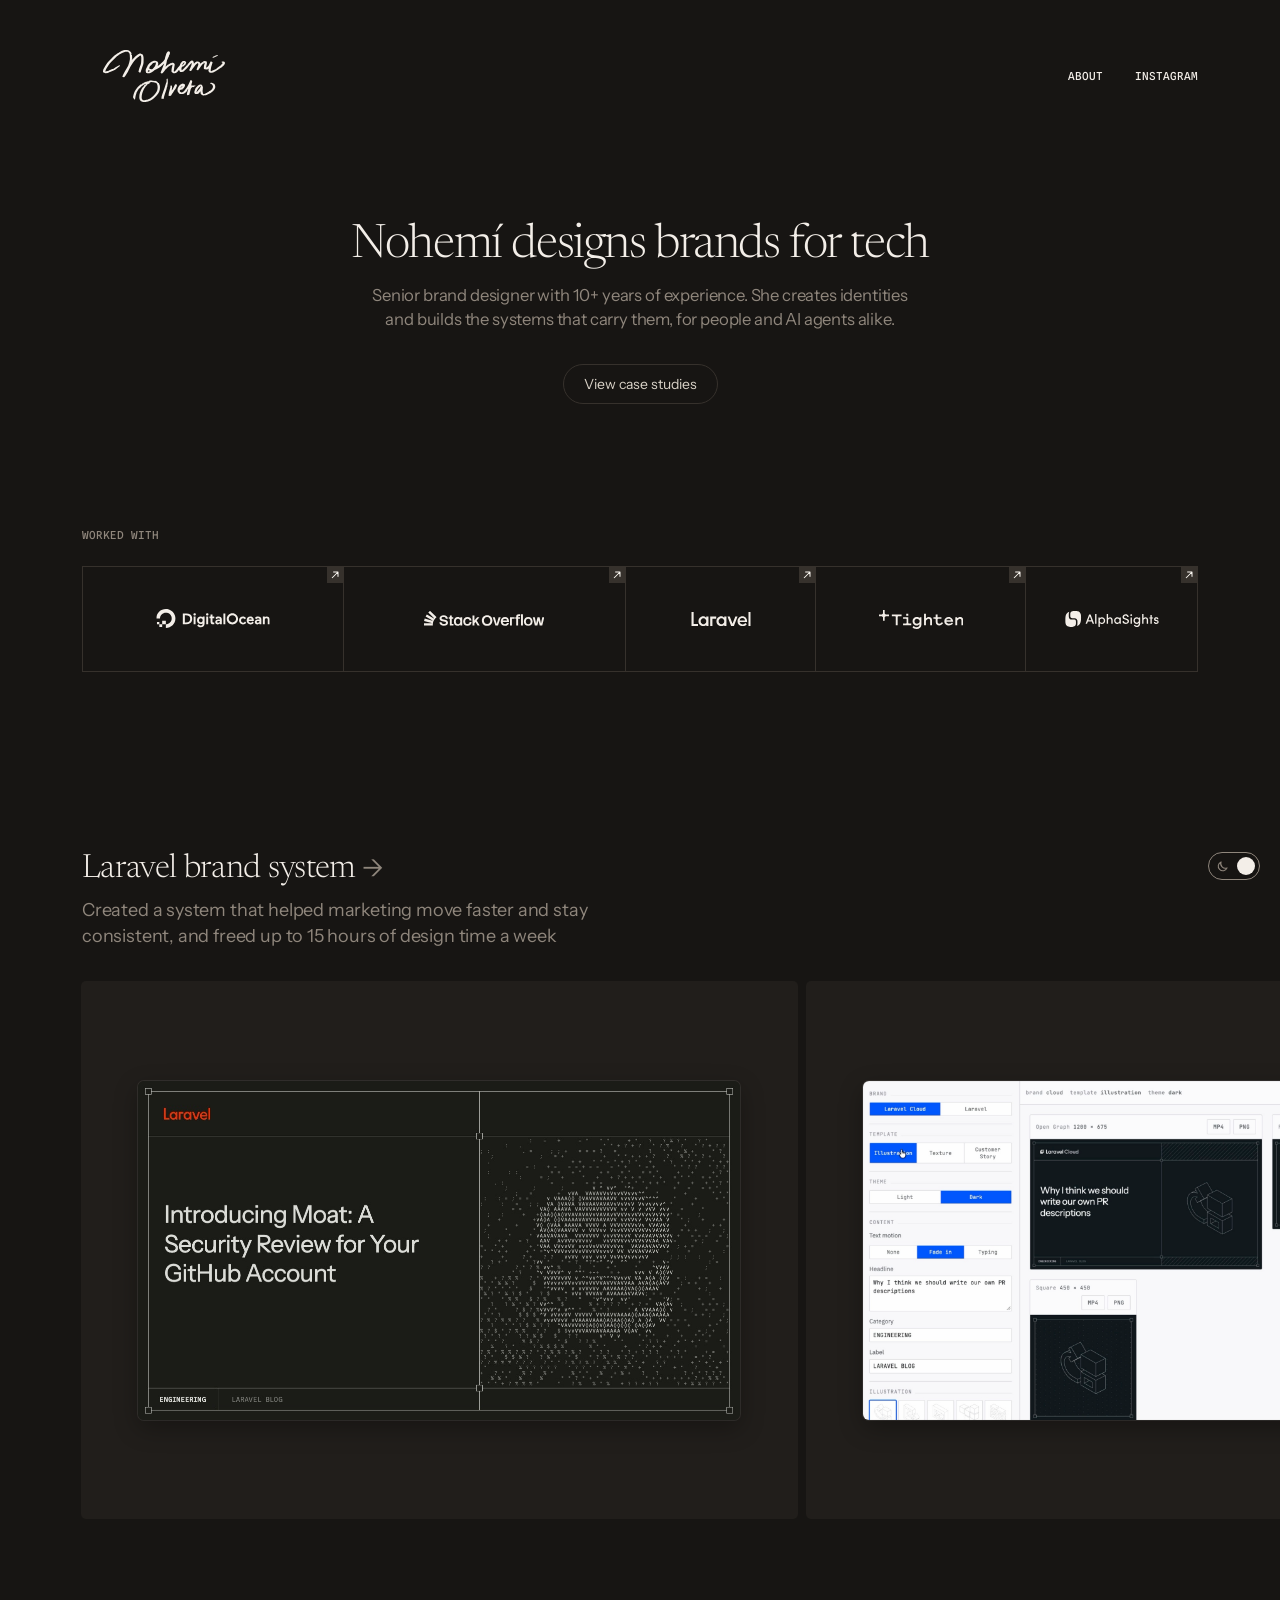
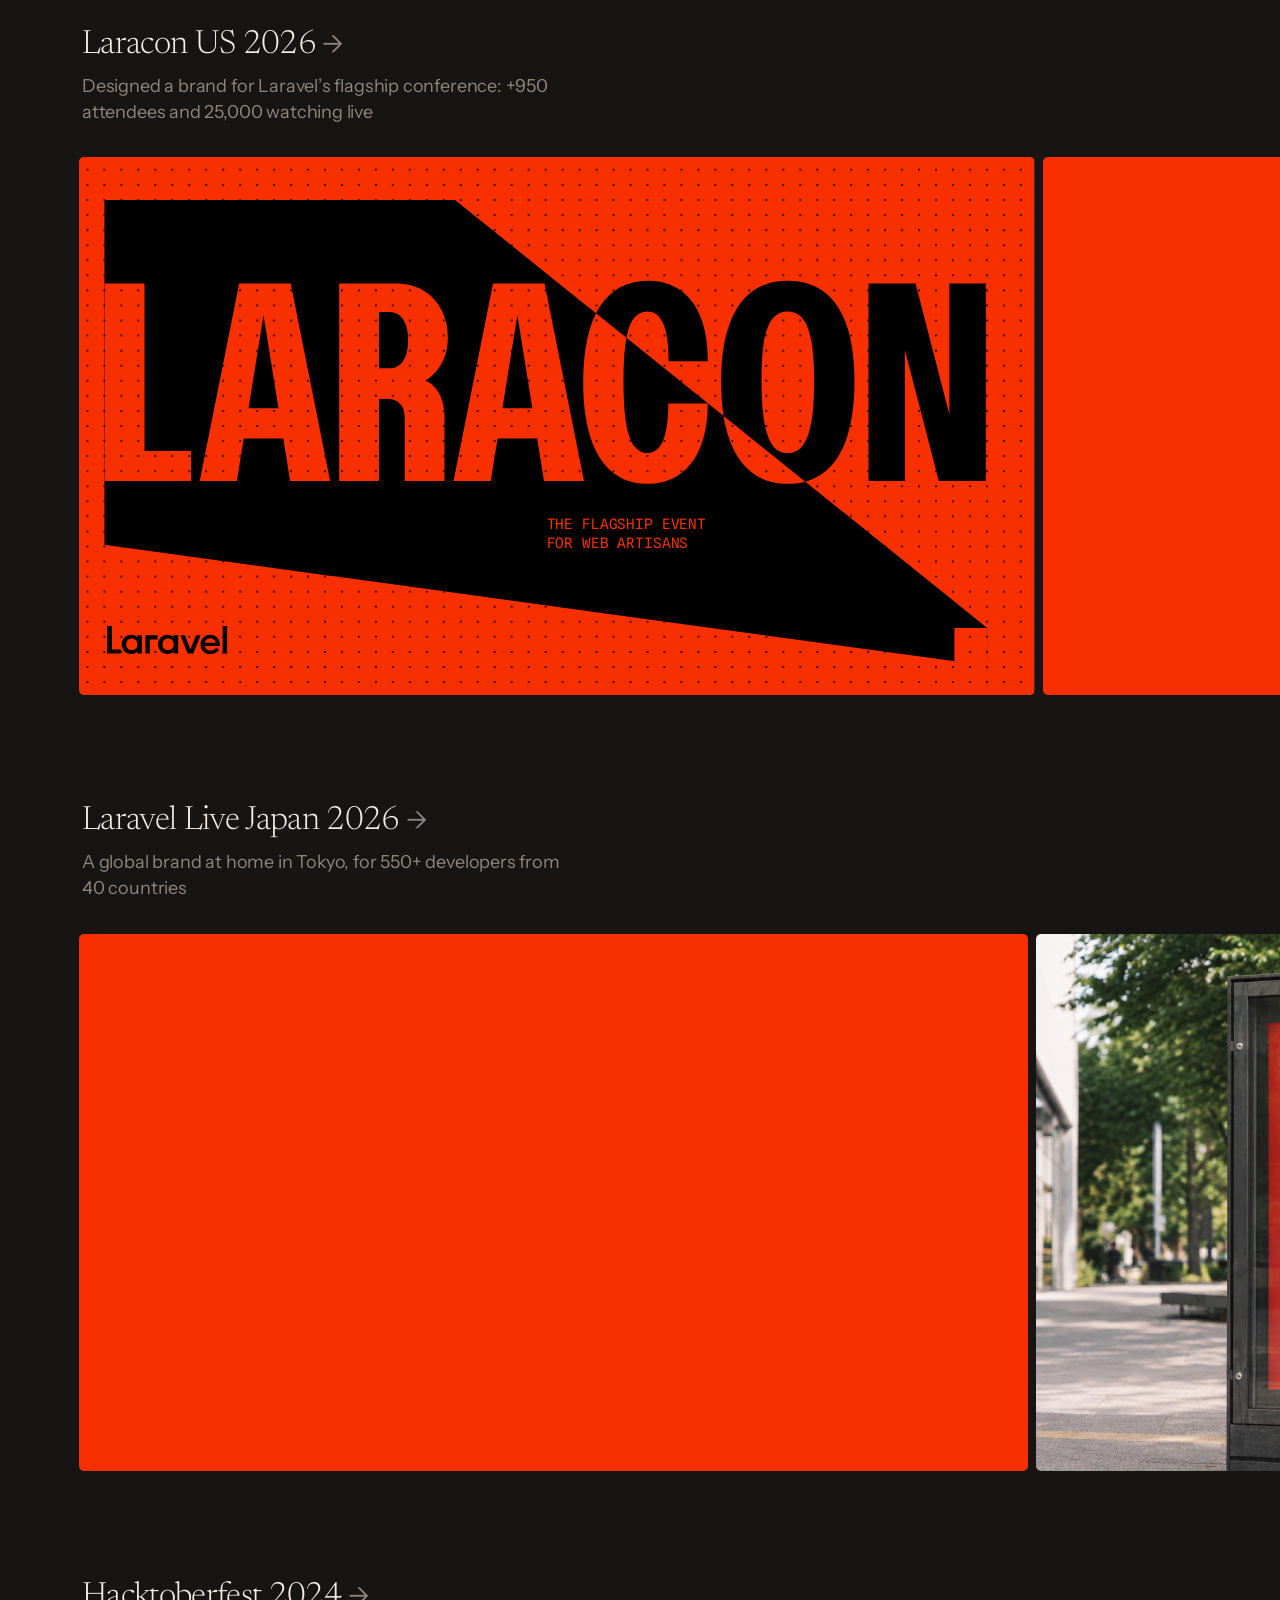
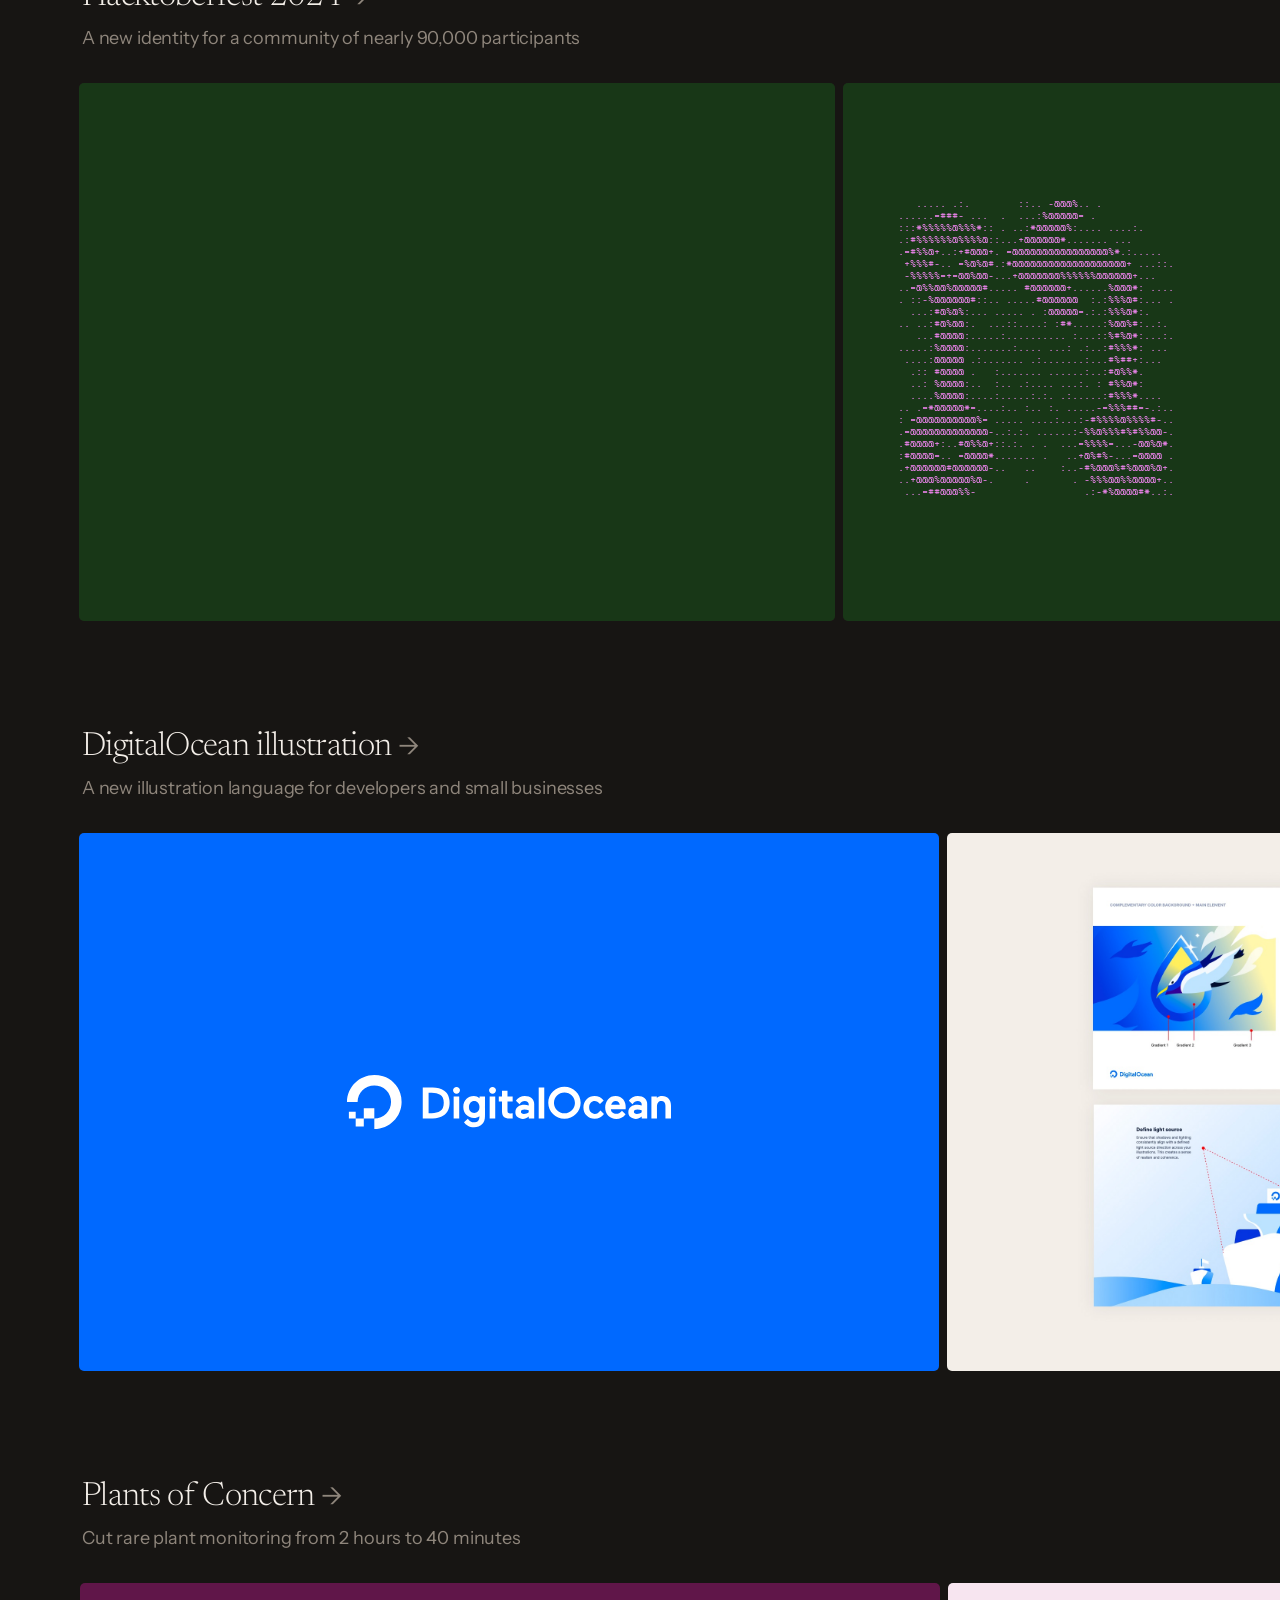
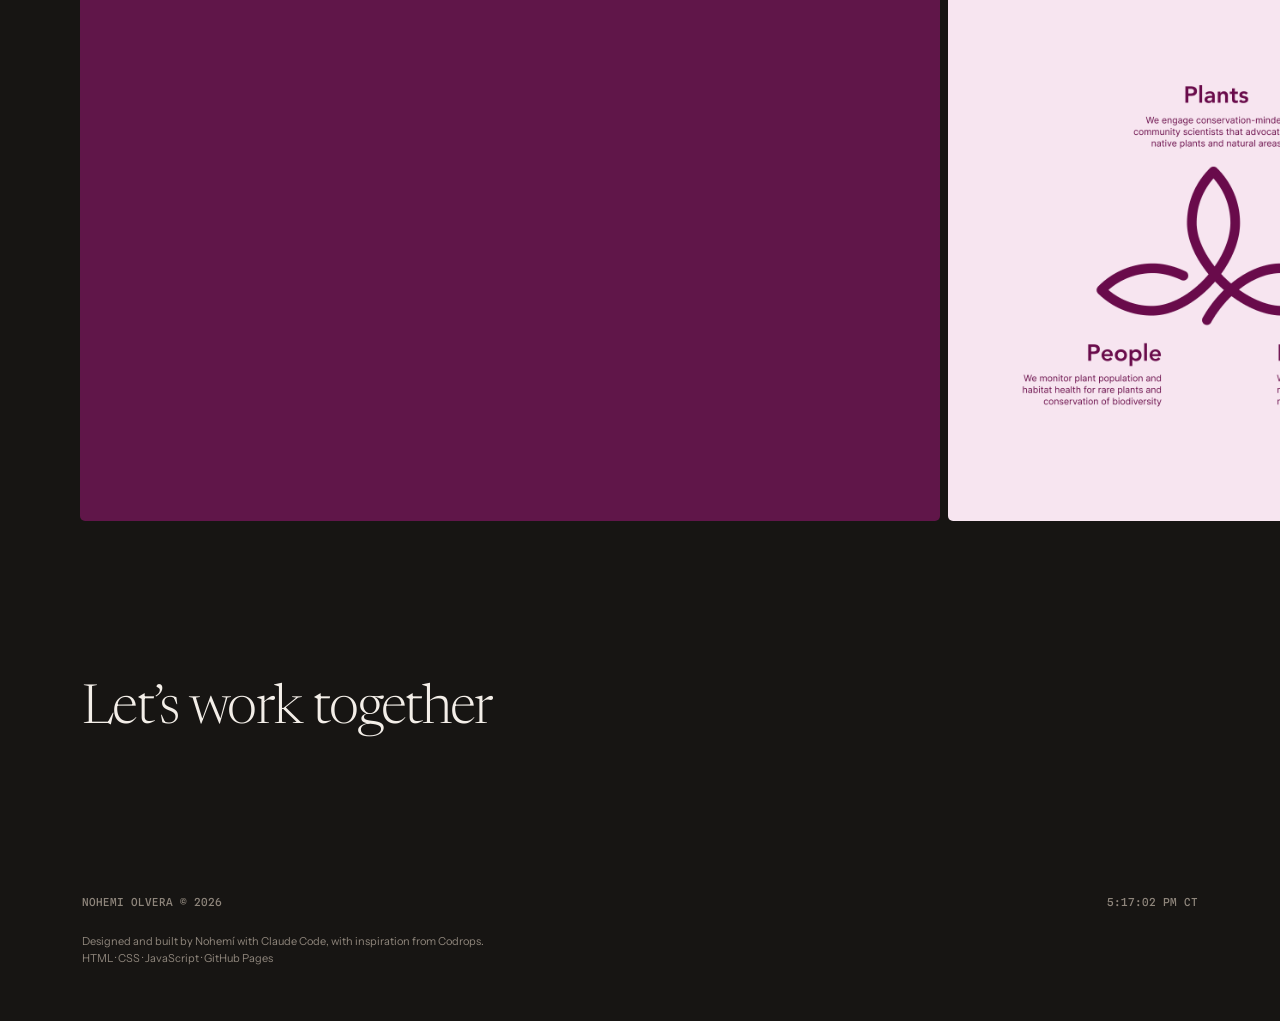
==== index.html @ 62476a99 "content and layout updates Co-Authored-By: Claude Opus 5.5 <noreply@anthropic.com>" ====
<!DOCTYPE html>
<html lang="en">
<head>
	<meta charset="utf-8">
	<meta name="viewport" content="width=device-width, initial-scale=1">
	<title>Nohemí Olvera — Brand Designer</title>
	<meta name="description" content="Nohemí Olvera is a senior brand designer with 10+ years at tech companies. She creates brand identities and builds the systems that carry them, for people and AI agents alike.">
	<link rel="icon" href="favicon.ico">
	<link rel="icon" href="favicon.svg" type="image/svg+xml">
	<link rel="preconnect" href="https://fonts.googleapis.com">
	<link rel="preconnect" href="https://fonts.gstatic.com" crossorigin>
	<link href="https://fonts.googleapis.com/css2?family=Instrument+Sans:wght@400;500;600&family=Newsreader:opsz,wght@6..72,200;6..72,300;6..72,400;6..72,600&family=Space+Grotesk:wght@500;700&family=Space+Mono&family=Spline+Sans+Mono:wght@500&display=swap" rel="stylesheet">
	<meta name="theme-color" content="#171513">
	<script src="theme.js?v=20261105c"></script>
	<script src="transition.js"></script>
	<link rel="stylesheet" href="style.css?v=20261114">
	<script>document.documentElement.classList.add('js')</script>
	<style>
		/* Homepage: centered hero with a link down to the work, then one tall row per project, each strip running
		   from the page margin to the window's right edge and drifting slowly left. */
		.intro-cta {
			display: inline-block;
			margin-top: 32px;
			padding: 10px 20px;
			border: 1px solid var(--line); /* same as the client logos */
			border-radius: 999px;
			font-family: var(--sans);
			font-size: 14px;
			color: var(--ink);
			text-decoration: none;
			transition: background-color 0.2s ease;
		}
		.intro-cta:hover { background: var(--hover); } /* same as the client logos */
		.home-rows .footer-cta { margin-left: 0; }
		html { scroll-behavior: smooth; }
		#work { scroll-margin-top: 40px; }

		.home-rows .work-row + .work-row { margin-top: clamp(80px, 12vh, 140px); }
		/* Each project: the name as the serif title with a small arrow, and the result underneath. */
		.home-rows .work-row-top { margin-bottom: 32px; }
		.home-rows .work-row-head { gap: 0.4em; flex: none; }
		.home-rows .work-row-name { font-size: clamp(26px, 2.6vw, 36px); font-weight: 300; line-height: 1.15; letter-spacing: -0.02em; color: var(--ink-strong); }
		.home-rows .work-row-arrow { font-size: clamp(20px, 2vw, 28px); }
		.home-rows .work-row-desc { max-width: 30em; margin: 8px 0 0; text-wrap: pretty; font-family: var(--sans); font-size: 18px; line-height: 1.45; letter-spacing: -0.01em; color: var(--muted); }
		.home-rows .work-row-track { gap: 8px; }
		/* Laravel brand system cards, like its homepage thumbnail: a soft background with the piece set inside. */
		.home-rows .work-card { display: grid; place-items: center; background: #f2ede7; }
		[data-theme="dark"] .home-rows .work-card { background: var(--placeholder); }
		.home-rows .work-row-tile.work-card > video {
			width: 84%;
			height: auto;
			object-fit: contain;
			border-radius: 6px;
			box-shadow: 0 0 0 1px rgba(0, 0, 0, 0.06), 0 8px 24px rgba(0, 0, 0, 0.1);
		}
		[data-theme="dark"] .home-rows .work-row-tile.work-card > video { box-shadow: 0 0 0 1px rgba(253, 253, 255, 0.08), 0 8px 24px rgba(0, 0, 0, 0.3); }
		/* Laracon's orange slides fill their tile edge to edge. */
		/* Live Japan: the same red tile, with the Fuji and the type set smaller inside it. */
		.home-rows .jp-slide { display: grid; place-items: center; background: #e54523; }
		@supports (color: color(display-p3 0 0 0)) { .home-rows .jp-slide { background: color(display-p3 0.8967 0.2707 0.1374); } }
		.home-rows .jp-slide-inner { position: relative; width: 66%; background: none; }
		/* Hacktoberfest events slide: the original ASCII art, moving like the self-serve tool's ASCII texture (ascii-live.js). */
		/* DigitalOcean: the logo in white on DigitalOcean blue, then an image set in a card like the others. */
		.home-rows .do-logo-tile { display: grid; place-items: center; background: #0069ff; }
		.home-rows .do-logo-mark {
			width: 38%;
			aspect-ratio: 126.09 / 21;
			background: #fff;
			-webkit-mask: url(assets/logo-digitalocean.svg) center / contain no-repeat;
			mask: url(assets/logo-digitalocean.svg) center / contain no-repeat;
		}
		.home-rows .work-row-tile.work-card > .work-card-img { width: 84%; height: auto; object-fit: contain; border-radius: 6px; box-shadow: 0 0 0 1px rgba(0, 0, 0, 0.06), 0 8px 24px rgba(0, 0, 0, 0.1); }
		[data-theme="dark"] .home-rows .work-row-tile.work-card > .work-card-img { box-shadow: 0 0 0 1px rgba(253, 253, 255, 0.08), 0 8px 24px rgba(0, 0, 0, 0.3); }
		/* The case study's beige, in both themes, with the piece set flat on it as on the case study. */
		.home-rows .work-card--beige,
		[data-theme="dark"] .home-rows .work-card--beige { background: #f3eee8; }
		.home-rows .work-row-tile.work-card--beige > .work-card-img,
		[data-theme="dark"] .home-rows .work-row-tile.work-card--beige > .work-card-img { box-shadow: none; border-radius: 0; }
		/* Plants of Concern: the lockup in white on the brand's deep purple. */
		.home-rows .poc-logo-tile { position: relative; display: grid; place-items: center; background: #601649; }
		.home-rows .poc-logo-mark {
			width: 52%;
			aspect-ratio: 620 / 80;
			background: #fff;
			-webkit-mask: url(assets/logo-poc-lockup.svg) center / contain no-repeat;
			mask: url(assets/logo-poc-lockup.svg) center / contain no-repeat;
		}
		.home-rows .poc-logo-note { position: absolute; left: 0; right: 0; bottom: 7%; font-family: var(--sans); font-size: 13px; text-align: center; color: rgba(255, 255, 255, 0.75); }
		/* The logo fades and settles in, holds, then fades out; the note follows a beat later. */
		@keyframes poc-logo-in { 0%, 6% { opacity: 0; transform: translateY(6px); } 26%, 88% { opacity: 1; transform: none; } 100% { opacity: 0; transform: none; } }
		@keyframes poc-note-in { 0%, 22% { opacity: 0; } 38%, 88% { opacity: 1; } 100% { opacity: 0; } }
		.home-rows .poc-logo-mark { animation: poc-logo-in 4.5s ease infinite both; }
		.home-rows .poc-logo-note { animation: poc-note-in 4.5s ease infinite both; }
		@media (prefers-reduced-motion: reduce) { .home-rows .poc-logo-mark, .home-rows .poc-logo-note { animation: none; } }
		/* Hacktoberfest's first slide: the pink logo fading in on dark green. */
		.home-rows .hf-logo-card { background: #183717; }
		.home-rows .hf-logo-card > img { position: absolute; left: 50%; top: 50%; width: 40%; translate: -50% -50%; }
		@keyframes hf-logo-fade { 0%, 8% { opacity: 0; transform: scale(0.97); } 30%, 88% { opacity: 1; transform: none; } 100% { opacity: 0; transform: none; } }
		.home-rows .hf-logo-card.is-visible > img { animation: hf-logo-fade 4.5s ease infinite both; }
		@media (prefers-reduced-motion: reduce) { .home-rows .hf-logo-card > img { animation: none !important; } }
		.home-rows .work-row-tile--slide > .work-slide { width: 100%; height: 100%; border-radius: 0; }
		@supports (color: color(display-p3 0 0 0)) { .home-rows [fill="#E54523"] { fill: color(display-p3 0.8967 0.2707 0.1374); } } /* the same Laracon orange as the slide */
		.home-rows .work-card--sys .sys { width: 88%; transition: transform 0.7s cubic-bezier(0.2, 0.6, 0.2, 1); }
		.home-rows .work-card--sys .sys-canvas { padding: 0; }
		.home-rows .work-card--sys:hover .sys { transform: scale(1.03); }
		/* Tall strips: about one project per screen, so each gets your full attention as you scroll. */
		.home-rows .work-row-tile { height: clamp(280px, min(62vh, 42vw), 640px); }
		@media (max-width: 720px) {
			.home-rows .work-row-tile { height: clamp(220px, 58vw, 360px); }
		}
	</style>
</head>
<body class="home-rows" data-row-speed="12">
	<header class="site-header">
		<a class="logo" href="index.html" aria-label="Nohemí Olvera, home"><img src="assets/logo-signature.svg" width="143" height="61" alt=""></a>
		<nav class="nav" aria-label="Main">
			<a href="about.html">About</a>
			<a href="https://www.instagram.com/by.nohemi/" target="_blank" rel="noopener">Instagram</a>
		</nav>
	</header>

	<main>
		<section id="about" class="intro">
			<h1>
				<span class="intro-lead">Nohemí designs brands for tech</span>
				<span class="intro-rest">Senior brand designer with 10+ years of experience. She creates identities and builds the systems that carry them, for people and AI agents alike.</span>
			</h1>
			<a class="intro-cta" href="#work">View case studies</a>
		</section>

		<section class="clients" aria-labelledby="clients-label">
			<p id="clients-label" class="label">Worked with</p>
			<div class="clients-row">
				<ul class="clients-logos">
					<li style="--w: 301px"><a href="https://www.digitalocean.com/" target="_blank" rel="noopener"><img src="assets/logo-digitalocean.svg" width="126" height="21" alt="DigitalOcean"><img class="clients-arrow" src="assets/marquee-arrow.svg" width="16" height="16" alt=""></a></li>
					<li style="--w: 325px"><a href="https://stackoverflow.com/" target="_blank" rel="noopener"><img src="assets/logo-stackoverflow.svg" width="134" height="18" alt="Stack Overflow"><img class="clients-arrow" src="assets/marquee-arrow.svg" width="16" height="16" alt=""></a></li>
					<li style="--w: 218px"><a href="https://laravel.com/" target="_blank" rel="noopener"><img src="assets/logo-laravel.svg" width="66" height="16" alt="Laravel"><img class="clients-arrow" src="assets/marquee-arrow.svg" width="16" height="16" alt=""></a></li>
					<li style="--w: 240px"><a href="https://tighten.com/" target="_blank" rel="noopener"><img src="assets/logo-tighten.svg" width="94" height="21" alt="Tighten"><img class="clients-arrow" src="assets/marquee-arrow.svg" width="16" height="16" alt=""></a></li>
					<li style="--w: 196px"><a href="https://www.alphasights.com/" target="_blank" rel="noopener"><img src="assets/logo-alphasights.svg" width="104" height="18" alt="AlphaSights"><img class="clients-arrow" src="assets/marquee-arrow.svg" width="16" height="16" alt=""></a></li>
				</ul>
				<ul class="clients-logos" aria-hidden="true">
					<li style="--w: 301px"><a href="https://www.digitalocean.com/" target="_blank" rel="noopener" tabindex="-1"><img src="assets/logo-digitalocean.svg" width="126" height="21" alt=""><img class="clients-arrow" src="assets/marquee-arrow.svg" width="16" height="16" alt=""></a></li>
					<li style="--w: 325px"><a href="https://stackoverflow.com/" target="_blank" rel="noopener" tabindex="-1"><img src="assets/logo-stackoverflow.svg" width="134" height="18" alt=""><img class="clients-arrow" src="assets/marquee-arrow.svg" width="16" height="16" alt=""></a></li>
					<li style="--w: 218px"><a href="https://laravel.com/" target="_blank" rel="noopener" tabindex="-1"><img src="assets/logo-laravel.svg" width="66" height="16" alt=""><img class="clients-arrow" src="assets/marquee-arrow.svg" width="16" height="16" alt=""></a></li>
					<li style="--w: 240px"><a href="https://tighten.com/" target="_blank" rel="noopener" tabindex="-1"><img src="assets/logo-tighten.svg" width="94" height="21" alt=""><img class="clients-arrow" src="assets/marquee-arrow.svg" width="16" height="16" alt=""></a></li>
					<li style="--w: 196px"><a href="https://www.alphasights.com/" target="_blank" rel="noopener" tabindex="-1"><img src="assets/logo-alphasights.svg" width="104" height="18" alt=""><img class="clients-arrow" src="assets/marquee-arrow.svg" width="16" height="16" alt=""></a></li>
				</ul>
			</div>
		</section>

		<section id="work" class="work work--rows" aria-label="Selected work">
			<div class="work-rows-list">
			<article class="work-row reveal">
				<div class="work-row-top">
					<a class="work-row-head" href="laravel.html"><span class="work-row-name">Laravel brand system</span> <span class="work-row-arrow" aria-hidden="true">→</span></a>
					<p class="work-row-desc">Created a system that helped marketing move faster and stay consistent, and freed up to 15 hours of design time a week</p>
				</div>
				<div class="work-row-track" tabindex="0" aria-label="Laravel brand system previews">
					<a class="work-row-tile work-card" href="laravel.html" tabindex="-1" style="aspect-ratio: 4 / 3"><video src="assets/lbs-laravel-moat.mp4" poster="assets/lbs-laravel-moat-poster.jpg" width="1200" height="675" muted loop playsinline preload="none" aria-label="Animated dark Laravel blog image from the self-serve tool: Introducing Moat"></video></a>
					<a class="work-row-tile work-card" href="laravel.html" tabindex="-1" style="aspect-ratio: 4 / 3"><video src="assets/lbs-blog-tool.mp4" poster="assets/lbs-blog-tool-poster.jpg" width="1920" height="1080" muted loop playsinline preload="none" aria-label="The self-serve blog image tool"></video></a>
					<a class="work-row-tile work-card" href="laravel.html" tabindex="-1" style="aspect-ratio: 4 / 3"><video src="assets/lbs-guidelines-site.mp4" poster="assets/lbs-guidelines-site-poster.jpg" width="1440" height="842" muted loop playsinline preload="none" aria-label="The Laravel brand guidelines site"></video></a>
					<a class="work-row-tile work-card work-card--sys" href="laravel.html" tabindex="-1" style="aspect-ratio: 16 / 9" aria-label="The brand system diagram: Figma feeding the brand repo, the tools people use, and every output"><div class="sys" data-sys><div class="sys-canvas"></div></div></a>
				</div>
			</article>
			<article class="work-row reveal">
				<div class="work-row-top">
					<a class="work-row-head" href="laracon.html"><span class="work-row-name">Laracon US 2026</span> <span class="work-row-arrow" aria-hidden="true">→</span></a>
					<p class="work-row-desc">Designed a brand for Laravel’s flagship conference: +950 attendees and 25,000 watching live</p>
				</div>
				<div class="work-row-track" tabindex="0" aria-label="Laracon US 2026 previews">
					<a class="work-row-tile work-row-tile--slide" href="laracon.html" tabindex="-1" style="aspect-ratio: 597.758 / 336.239">
						<div class="tile lc-card work-slide">
							<img src="assets/laracon-logo-card.svg" width="598" height="336" alt="Laracon wordmark cut by the black cube shape, on orange">
							<p class="lc-card-tagline" aria-hidden="true">The flagship event<br>for web artisans</p>
						</div>
					</a>
					<a class="work-row-tile work-row-tile--slide" href="laracon.html" tabindex="-1" style="aspect-ratio: 1200 / 675.467">
						<div class="tile lc-flagship lc-anim work-slide is-visible" role="img" aria-label="Laracon 26 slide: The flagship event for web artisans.">
							<img class="lc-flag-wordmark" src="assets/laracon-wordmark.svg" width="123" height="29" alt="">
							<img class="lc-flag-year" src="assets/laracon-26.svg" width="29" height="29" alt="">
							<div class="lc-flag-title" aria-hidden="true">
								<img src="assets/laracon-headline-1.svg" width="580" height="94" alt="">
								<img src="assets/laracon-headline-2.svg" width="440" height="94" alt="">
								<img src="assets/laracon-headline-3.svg" width="636" height="94" alt="">
							</div>
							<img class="lc-flag-laravel" src="assets/laracon-laravel.svg" width="102" height="24" alt="">
							<svg class="lc-flag-shape" viewBox="0 0 124.543 103.562" aria-hidden="true">
								<rect x="0.18" y="96.54" width="6.85" height="6.84"/>
								<path class="lc-grow" d="M0.18 96.54V103.38H7.10L124.36 66.05V0.18H58.19Z"/>
							</svg>
							
						</div>
					</a>
					<a class="work-row-tile work-row-tile--slide" href="laracon.html" tabindex="-1" style="aspect-ratio: 597.758 / 336.239">
						<div class="tile lc-card lc-anim work-slide is-visible">
							<svg class="lc-cubes" viewBox="0 0 597.758 336.239" role="img" aria-label="Two cubes building themselves: from wireframe to solid, and from idea to shipped">
								<rect width="597.758" height="336.239" fill="#E54523"/>
								<g transform="translate(62.02 83.72)">
									<path class="lc-line lc-draw" pathLength="1" d="M0.18 96.54V103.38H7.10L124.36 66.05V0.18H58.19Z"/>
									<path class="lc-line lc-draw" pathLength="1" d="M7.03 96.54L58.18 66.26"/>
									<rect class="lc-line" x="0.31" y="96.67" width="6.58" height="6.58"/>
									<rect class="lc-line lc-draw lc-draw--late" pathLength="1" x="58.18" y="0.18" width="66.18" height="66.08"/>
									<rect class="lc-fill" x="58.18" y="0.18" width="66.18" height="66.08"/>
								</g>
								<g transform="translate(236.11 83.72)">
									<rect x="0.18" y="96.54" width="6.85" height="6.84"/>
									<path class="lc-grow" d="M0.18 96.54V103.38H7.10L124.36 66.05V0.18H58.19Z"/>
								</g>
								<g class="lc-cube-text">
									<text x="170.84" y="76.3" text-anchor="end" class="lc-type lc-type--solid" font-size="10.76">To solid</text>
									<text x="361.46" y="76.3" text-anchor="end" class="lc-type lc-type--shipped" font-size="10.76">To shipped</text>
									<text x="63.51" y="207.4" class="lc-type lc-type--wireframe" font-size="8.07">From wireframe</text>
									<text x="236.11" y="207.4" class="lc-type lc-type--idea" font-size="8.07">From idea</text>
									<text font-size="10.461"><tspan x="387.05" y="275.7">The visual identity for Laracon US</tspan><tspan x="387.05" dy="12.55">2026 is built on the cube in motion,</tspan><tspan x="387.05" dy="12.55">caught at every stage of becoming.</tspan></text>
								</g>
							</svg>
							
						</div>
					</a>
					<a class="work-row-tile work-card" href="laracon.html" tabindex="-1" style="aspect-ratio: 4 / 3"><video src="assets/laracon-cube-tool.mp4" poster="assets/laracon-cube-tool-poster.jpg" width="1440" height="924" muted loop playsinline preload="none" aria-label="The Laracon cube generator"></video></a>
					<a class="work-row-tile" href="laracon.html" tabindex="-1" style="aspect-ratio: 1022 / 682"><img src="assets/laracon-stage.jpg" width="1022" height="682" alt="Laracon main stage with the identity on the big screen" loading="lazy"></a>
					<a class="work-row-tile" href="laracon.html" tabindex="-1" style="aspect-ratio: 911 / 1365"><img src="assets/laracon-control-room.jpg" width="911" height="1365" alt="Backstage: broadcast control room monitors showing speaker graphics" loading="lazy"></a>
					<a class="work-row-tile" href="laracon.html" tabindex="-1" style="aspect-ratio: 1134 / 756"><img src="assets/laracon-badge.jpg" width="1134" height="756" alt="Laracon 26 badge with the cube motif" loading="lazy"></a>
				</div>
			</article>
			<article class="work-row reveal">
				<div class="work-row-top">
					<a class="work-row-head" href="lljp.html"><span class="work-row-name">Laravel Live Japan 2026</span> <span class="work-row-arrow" aria-hidden="true">→</span></a>
					<p class="work-row-desc">A global brand at home in Tokyo, for 550+ developers from 40 countries</p>
				</div>
				<div class="work-row-track" tabindex="0" aria-label="Laravel Live Japan 2026 previews">
					<a class="work-row-tile work-row-tile--slide" href="lljp.html" tabindex="-1" style="aspect-ratio: 1200 / 680">
						<div class="tile work-slide jp-slide">
						<div class="jp-hero lc-anim is-visible jp-slide-inner" role="img" aria-label="Laravel Live Japan 2026 key visual: a pixel Mount Fuji beside the event name, the year, and the venue">
							<div class="jp-illo">
								<img class="jp-illo-frame" src="assets/jp-illustration-frame.svg" width="379" height="379" alt="">
								<img class="jp-illo-art" src="assets/jp-illustration-art.svg" width="378" height="280" alt="">
							</div>
							<svg class="jp-text" viewBox="0 0 613 382" aria-hidden="true"><g class="jp-t1"><rect width="612.596" height="105.596" fill="#181818"/><path d="M20.368 93.7982V12.2493H32.3739V93.7982H20.368ZM26.2577 93.7982V83.9444H73.3748V93.7982H26.2577ZM117.712 93.7982C117.334 92.3636 117.07 90.7779 116.919 89.0412C116.843 87.3045 116.806 85.1903 116.806 82.6985H116.239V55.1758C116.239 51.4759 115.295 48.7198 113.408 46.9076C111.596 45.0199 108.688 44.0761 104.687 44.0761C100.836 44.0761 97.7398 44.8311 95.399 46.3413C93.1338 47.8515 91.8124 50.0035 91.4348 52.7973H80.2219C80.7504 47.3607 83.2044 43.0189 87.5839 39.7721C91.9634 36.5252 97.8153 34.9018 105.14 34.9018C112.69 34.9018 118.354 36.6763 122.129 40.2251C125.904 43.6985 127.792 48.8331 127.792 55.6288V82.6985C127.792 84.4352 127.905 86.2096 128.132 88.0218C128.358 89.834 128.698 91.7595 129.151 93.7982H117.712ZM97.7775 94.9308C91.8879 94.9308 87.2064 93.4962 83.733 90.6269C80.2596 87.6821 78.5229 83.7179 78.5229 78.7343C78.5229 73.5998 80.3351 69.5601 83.9595 66.6153C87.6594 63.5949 92.945 61.5562 99.8163 60.4991L118.844 57.441V65.7092L101.628 68.4275C97.7775 69.0315 94.8705 70.0509 92.9072 71.4855C91.0195 72.9202 90.0757 74.9967 90.0757 77.715C90.0757 80.3578 90.944 82.3587 92.6807 83.7179C94.4929 85.0015 97.098 85.6433 100.496 85.6433C105.026 85.6433 108.764 84.5485 111.709 82.3587C114.729 80.169 116.239 77.4129 116.239 74.0906L117.712 82.472C116.353 86.4739 113.936 89.5698 110.463 91.7595C106.99 93.8737 102.761 94.9308 97.7775 94.9308ZM141.485 93.7982V36.0344H152.698V50.4187H153.265V93.7982H141.485ZM153.265 63.6704L151.792 49.9657C153.151 45.0577 155.492 41.32 158.814 38.7527C162.137 36.1854 166.101 34.9018 170.707 34.9018C172.444 34.9018 173.652 35.0528 174.331 35.3549V46.4546C173.954 46.3036 173.425 46.228 172.746 46.228C172.066 46.1525 171.236 46.1148 170.254 46.1148C164.591 46.1148 160.325 47.5872 157.455 50.532C154.661 53.4768 153.265 57.8563 153.265 63.6704ZM216.599 93.7982C216.222 92.3636 215.958 90.7779 215.807 89.0412C215.731 87.3045 215.693 85.1903 215.693 82.6985H215.127V55.1758C215.127 51.4759 214.183 48.7198 212.295 46.9076C210.483 45.0199 207.576 44.0761 203.574 44.0761C199.723 44.0761 196.628 44.8311 194.287 46.3413C192.022 47.8515 190.7 50.0035 190.323 52.7973H179.11C179.638 47.3607 182.092 43.0189 186.472 39.7721C190.851 36.5252 196.703 34.9018 204.027 34.9018C211.578 34.9018 217.241 36.6763 221.017 40.2251C224.792 43.6985 226.68 48.8331 226.68 55.6288V82.6985C226.68 84.4352 226.793 86.2096 227.02 88.0218C227.246 89.834 227.586 91.7595 228.039 93.7982H216.599ZM196.665 94.9308C190.776 94.9308 186.094 93.4962 182.621 90.6269C179.147 87.6821 177.411 83.7179 177.411 78.7343C177.411 73.5998 179.223 69.5601 182.847 66.6153C186.547 63.5949 191.833 61.5562 198.704 60.4991L217.732 57.441V65.7092L200.516 68.4275C196.665 69.0315 193.758 70.0509 191.795 71.4855C189.907 72.9202 188.963 74.9967 188.963 77.715C188.963 80.3578 189.832 82.3587 191.568 83.7179C193.381 85.0015 195.986 85.6433 199.384 85.6433C203.914 85.6433 207.652 84.5485 210.597 82.3587C213.617 80.169 215.127 77.4129 215.127 74.0906L216.599 82.472C215.24 86.4739 212.824 89.5698 209.351 91.7595C205.877 93.8737 201.649 94.9308 196.665 94.9308ZM254.034 93.7982L230.475 36.0344H243.047L262.302 88.4749H256.752L275.78 36.0344H287.899L264.454 93.7982H254.034ZM318.661 94.9308C312.847 94.9308 307.712 93.6472 303.258 91.0799C298.878 88.5126 295.442 84.9638 292.951 80.4333C290.459 75.9028 289.213 70.6927 289.213 64.8031C289.213 58.8379 290.421 53.6278 292.837 49.1729C295.329 44.6424 298.803 41.1312 303.258 38.6395C307.712 36.1477 312.809 34.9018 318.548 34.9018C324.136 34.9018 328.968 36.1099 333.046 38.5262C337.198 40.867 340.37 44.1516 342.56 48.38C344.825 52.6085 345.957 57.6298 345.957 63.4439C345.957 64.35 345.92 65.2184 345.844 66.049C345.844 66.804 345.769 67.5969 345.618 68.4275H297.141V59.593H337.349L334.405 63.1041C334.405 56.9125 333.008 52.1932 330.214 48.9463C327.42 45.6995 323.531 44.0761 318.548 44.0761C313.187 44.0761 308.921 45.926 305.749 49.6259C302.653 53.2503 301.105 58.3094 301.105 64.8031C301.105 71.3723 302.653 76.5068 305.749 80.2067C308.921 83.9066 313.3 85.7566 318.888 85.7566C322.286 85.7566 325.23 85.077 327.722 83.7179C330.214 82.2832 332.064 80.2067 333.272 77.4884H344.372C342.484 82.925 339.275 87.1912 334.744 90.2871C330.289 93.3829 324.928 94.9308 318.661 94.9308ZM355.741 93.7982V12.2493H367.521V93.7982H355.741ZM401.982 93.7982V12.2493H413.988V93.7982H401.982ZM407.872 93.7982V83.9444H454.989V93.7982H407.872ZM463.203 93.7982V36.0344H474.983V93.7982H463.203ZM462.637 24.7082V11.4565H475.662V24.7082H462.637ZM504.905 93.7982L481.347 36.0344H493.919L513.173 88.4749H507.623L526.651 36.0344H538.771L515.325 93.7982H504.905ZM569.533 94.9308C563.719 94.9308 558.584 93.6472 554.129 91.0799C549.75 88.5126 546.314 84.9638 543.822 80.4333C541.33 75.9028 540.085 70.6927 540.085 64.8031C540.085 58.8379 541.293 53.6278 543.709 49.1729C546.201 44.6424 549.674 41.1312 554.129 38.6395C558.584 36.1477 563.681 34.9018 569.419 34.9018C575.007 34.9018 579.84 36.1099 583.917 38.5262C588.07 40.867 591.241 44.1516 593.431 48.38C595.696 52.6085 596.829 57.6298 596.829 63.4439C596.829 64.35 596.791 65.2184 596.716 66.049C596.716 66.804 596.64 67.5969 596.489 68.4275H548.013V59.593H588.221L585.276 63.1041C585.276 56.9125 583.879 52.1932 581.086 48.9463C578.292 45.6995 574.403 44.0761 569.419 44.0761C564.058 44.0761 559.792 45.926 556.621 49.6259C553.525 53.2503 551.977 58.3094 551.977 64.8031C551.977 71.3723 553.525 76.5068 556.621 80.2067C559.792 83.9066 564.172 85.7566 569.759 85.7566C573.157 85.7566 576.102 85.077 578.594 83.7179C581.086 82.2832 582.935 80.2067 584.144 77.4884H595.243C593.356 82.925 590.147 87.1912 585.616 90.2871C581.161 93.3829 575.8 94.9308 569.533 94.9308Z" fill="white"/></g><g class="jp-t2"><rect width="325.596" height="105.596" transform="translate(0 118.181)" fill="#181818"/><path d="M27.895 213.112C25.0256 213.112 22.2696 212.885 19.6268 212.432C16.984 212.055 15.0586 211.564 13.8504 210.96V200.766C15.5116 201.446 17.5126 202.012 19.8533 202.465C22.1941 202.918 24.5726 203.145 26.9889 203.145C31.9724 203.145 35.7101 202.125 38.2018 200.087C40.7691 197.972 42.0527 194.65 42.0527 190.12V130.43H54.0586V190.573C54.0586 198.123 51.8311 203.787 47.3761 207.562C42.9211 211.262 36.4274 213.112 27.895 213.112ZM102.607 211.979C102.23 210.545 101.966 208.959 101.815 207.222C101.739 205.486 101.701 203.371 101.701 200.88H101.135V173.357C101.135 169.657 100.191 166.901 98.3034 165.089C96.4912 163.201 93.5842 162.257 89.5822 162.257C85.7313 162.257 82.6355 163.012 80.2947 164.522C78.0295 166.032 76.7081 168.184 76.3305 170.978H65.1176C65.6461 165.542 68.1001 161.2 72.4796 157.953C76.8591 154.706 82.711 153.083 90.0353 153.083C97.5861 153.083 103.249 154.857 107.025 158.406C110.8 161.88 112.688 167.014 112.688 173.81V200.88C112.688 202.616 112.801 204.391 113.028 206.203C113.254 208.015 113.594 209.941 114.047 211.979H102.607ZM82.6732 213.112C76.7836 213.112 72.1021 211.677 68.6287 208.808C65.1553 205.863 63.4186 201.899 63.4186 196.915C63.4186 191.781 65.2308 187.741 68.8552 184.796C72.5551 181.776 77.8407 179.737 84.7119 178.68L103.74 175.622V183.89L86.5241 186.608C82.6732 187.213 79.7662 188.232 77.8029 189.667C75.9152 191.101 74.9714 193.178 74.9714 195.896C74.9714 198.539 75.8397 200.54 77.5764 201.899C79.3886 203.183 81.9936 203.824 85.3915 203.824C89.922 203.824 93.6597 202.729 96.6045 200.54C99.6248 198.35 101.135 195.594 101.135 192.272L102.607 200.653C101.248 204.655 98.832 207.751 95.3586 209.941C91.8852 212.055 87.6568 213.112 82.6732 213.112ZM157.188 212.999C151.752 212.999 147.221 211.715 143.597 209.148C140.048 206.505 137.707 202.843 136.575 198.161L138.16 197.935V235.198H126.381V154.215H137.594V167.467L136.461 167.127C137.669 162.748 140.237 159.312 144.163 156.82C148.09 154.329 152.696 153.083 157.981 153.083C163.191 153.083 167.684 154.329 171.459 156.82C175.31 159.312 178.255 162.786 180.294 167.241C182.408 171.696 183.465 176.906 183.465 182.871C183.465 188.911 182.37 194.197 180.181 198.728C177.991 203.258 174.933 206.769 171.006 209.261C167.08 211.753 162.474 212.999 157.188 212.999ZM154.697 203.258C159.831 203.258 163.909 201.446 166.929 197.821C169.949 194.197 171.459 189.214 171.459 182.871C171.459 176.604 169.949 171.733 166.929 168.26C163.909 164.711 159.793 162.937 154.583 162.937C149.449 162.937 145.334 164.749 142.238 168.373C139.217 171.922 137.707 176.868 137.707 183.211C137.707 189.402 139.217 194.31 142.238 197.935C145.334 201.484 149.486 203.258 154.697 203.258ZM229.479 211.979C229.101 210.545 228.837 208.959 228.686 207.222C228.611 205.486 228.573 203.371 228.573 200.88H228.006V173.357C228.006 169.657 227.063 166.901 225.175 165.089C223.363 163.201 220.456 162.257 216.454 162.257C212.603 162.257 209.507 163.012 207.166 164.522C204.901 166.032 203.58 168.184 203.202 170.978H191.989C192.518 165.542 194.972 161.2 199.351 157.953C203.731 154.706 209.582 153.083 216.907 153.083C224.458 153.083 230.121 154.857 233.896 158.406C237.672 161.88 239.559 167.014 239.559 173.81V200.88C239.559 202.616 239.673 204.391 239.899 206.203C240.126 208.015 240.465 209.941 240.918 211.979H229.479ZM209.545 213.112C203.655 213.112 198.974 211.677 195.5 208.808C192.027 205.863 190.29 201.899 190.29 196.915C190.29 191.781 192.102 187.741 195.727 184.796C199.427 181.776 204.712 179.737 211.583 178.68L230.612 175.622V183.89L213.396 186.608C209.545 187.213 206.638 188.232 204.674 189.667C202.787 191.101 201.843 193.178 201.843 195.896C201.843 198.539 202.711 200.54 204.448 201.899C206.26 203.183 208.865 203.824 212.263 203.824C216.794 203.824 220.531 202.729 223.476 200.54C226.496 198.35 228.006 195.594 228.006 192.272L229.479 200.653C228.12 204.655 225.703 207.751 222.23 209.941C218.757 212.055 214.528 213.112 209.545 213.112ZM253.252 211.979V154.215H264.465V167.807H265.032V211.979H253.252ZM294.253 211.979V174.829C294.253 170.827 293.234 167.845 291.195 165.881C289.232 163.918 286.287 162.937 282.361 162.937C278.963 162.937 275.943 163.692 273.3 165.202C270.733 166.712 268.694 168.789 267.184 171.431C265.749 174.074 265.032 177.208 265.032 180.832L263.559 167.014C265.447 162.71 268.354 159.312 272.281 156.82C276.207 154.329 280.775 153.083 285.985 153.083C292.177 153.083 297.047 154.82 300.596 158.293C304.145 161.766 305.919 166.372 305.919 172.111V211.979H294.253Z" fill="white"/></g><g class="jp-y"><rect x="122.328" y="380.762" width="122.328" height="122.334" transform="rotate(-180 122.328 380.762)" fill="white"/><path d="M77.7364 316.803C75.0136 316.803 72.6002 316.076 70.4963 314.622C68.3923 313.137 66.7369 311.094 65.5302 308.495C64.3545 305.865 63.7666 302.864 63.7666 299.491C63.7666 296.118 64.3545 293.163 65.5302 290.626C66.706 288.058 68.3459 286.062 70.4498 284.639C72.5848 283.184 75.0136 282.457 77.7364 282.457C80.4902 282.457 82.919 283.184 85.023 284.639C87.127 286.062 88.7669 288.058 89.9426 290.626C91.1493 293.163 91.7527 296.118 91.7527 299.491C91.7527 302.895 91.1493 305.896 89.9426 308.495C88.7669 311.094 87.127 313.137 85.023 314.622C82.919 316.076 80.4902 316.803 77.7364 316.803ZM77.7364 311.744C79.4382 311.744 80.846 311.203 81.9599 310.12C83.0738 309.037 83.9092 307.567 84.4661 305.71C85.054 303.854 85.3479 301.765 85.3479 299.445C85.3479 297.124 85.0694 295.066 84.5125 293.272C83.9556 291.477 83.1047 290.069 81.9599 289.048C80.846 288.027 79.4382 287.516 77.7364 287.516C76.0656 287.516 74.6578 288.042 73.513 289.094C72.3991 290.115 71.5637 291.523 71.0068 293.318C70.4498 295.113 70.1714 297.155 70.1714 299.445C70.1714 301.796 70.4498 303.9 71.0068 305.757C71.5637 307.613 72.4146 309.083 73.5594 310.166C74.7042 311.218 76.0966 311.744 77.7364 311.744Z" fill="#181818"/><path d="M35.6144 316.339V311.559C38.7704 308.959 41.4004 306.716 43.5044 304.829C45.6393 302.91 47.341 301.224 48.6096 299.769C49.8782 298.315 50.7755 296.985 51.3015 295.778C51.8584 294.54 52.1369 293.333 52.1369 292.158C52.1369 290.61 51.7037 289.404 50.8374 288.537C49.971 287.671 48.7643 287.238 47.2173 287.238C45.6084 287.238 44.2934 287.717 43.2723 288.677C42.2513 289.605 41.6324 290.92 41.4159 292.622H35.2896C35.6299 289.497 36.883 287.021 39.0489 285.196C41.2147 283.37 44.0304 282.457 47.4958 282.457C50.9302 282.457 53.6221 283.354 55.5713 285.149C57.5516 286.913 58.5417 289.373 58.5417 292.529C58.5417 294.107 58.2632 295.639 57.7063 297.124C57.1803 298.578 56.283 300.11 55.0144 301.719C53.7768 303.297 52.106 305.045 50.002 306.964C47.9289 308.851 45.3299 311.002 42.2049 313.415L40.7661 311.559H59.145V316.339H35.6144Z" fill="#181818"/><path d="M77.0403 358.915C72.8014 358.915 69.5216 357.492 67.201 354.645C64.9114 351.768 63.7666 347.683 63.7666 342.392C63.7666 338.679 64.3081 335.492 65.391 332.831C66.5049 330.17 68.0829 328.128 70.125 326.704C72.198 325.281 74.6269 324.569 77.4116 324.569C80.5366 324.569 83.0892 325.42 85.0694 327.122C87.0497 328.793 88.2718 331.129 88.7359 334.13H82.6096C82.424 332.583 81.8516 331.408 80.8924 330.603C79.9642 329.768 78.7884 329.35 77.3651 329.35C74.9518 329.35 73.1262 330.386 71.8886 332.46C70.6819 334.533 70.0786 337.72 70.0786 342.021V345.038L68.779 344.62C69.0884 343.135 69.6918 341.851 70.5891 340.768C71.4864 339.685 72.6157 338.849 73.9771 338.261C75.3385 337.673 76.8391 337.379 78.479 337.379C80.6139 337.379 82.4859 337.828 84.0948 338.725C85.7037 339.623 86.9568 340.876 87.8541 342.485C88.7824 344.063 89.2465 345.935 89.2465 348.101C89.2465 350.267 88.7359 352.17 87.7149 353.81C86.6938 355.419 85.2706 356.672 83.445 357.569C81.6195 358.467 79.4846 358.915 77.0403 358.915ZM76.7154 354.135C78.479 354.135 79.9332 353.609 81.0781 352.557C82.2229 351.505 82.7953 350.019 82.7953 348.101C82.7953 346.152 82.2229 344.666 81.0781 343.645C79.9332 342.593 78.4481 342.067 76.6226 342.067C74.828 342.067 73.3119 342.578 72.0742 343.599C70.8675 344.589 70.2642 346.028 70.2642 347.915C70.2642 349.184 70.5581 350.298 71.146 351.257C71.7339 352.185 72.5074 352.897 73.4666 353.392C74.4567 353.887 75.5396 354.135 76.7154 354.135Z" fill="#181818"/><path d="M35.6144 358.452V353.671C38.7704 351.072 41.4004 348.829 43.5044 346.941C45.6393 345.023 47.341 343.337 48.6096 341.882C49.8782 340.428 50.7755 339.097 51.3015 337.891C51.8584 336.653 52.1369 335.446 52.1369 334.27C52.1369 332.723 51.7037 331.517 50.8374 330.65C49.971 329.784 48.7643 329.351 47.2173 329.351C45.6084 329.351 44.2934 329.83 43.2723 330.789C42.2513 331.718 41.6324 333.033 41.4159 334.735H35.2896C35.6299 331.609 36.883 329.134 39.0489 327.308C41.2147 325.483 44.0304 324.57 47.4958 324.57C50.9302 324.57 53.6221 325.467 55.5713 327.262C57.5516 329.026 58.5417 331.486 58.5417 334.642C58.5417 336.22 58.2632 337.752 57.7063 339.237C57.1803 340.691 56.283 342.223 55.0144 343.832C53.7768 345.41 52.106 347.158 50.002 349.076C47.9289 350.964 45.3299 353.114 42.2049 355.528L40.7661 353.671H59.145V358.452H35.6144Z" fill="#181818"/></g><g class="jp-v1"><rect width="444.596" height="54.5963" transform="translate(145.428 258.427)" fill="white"/><path d="M160.539 272.598H196.599V277.61H160.539V272.598ZM159.18 298.295H197.874V303.392H159.18V298.295ZM175.702 265.123H181.054V275.402H175.702V265.123ZM185.344 279.054L191.205 280.116C190.781 281.844 190.327 283.613 189.846 285.425C189.365 287.238 188.855 289.022 188.317 290.777C187.807 292.504 187.298 294.147 186.788 295.704C186.278 297.261 185.769 298.663 185.259 299.909L180.29 298.805C180.799 297.502 181.295 296.044 181.776 294.43C182.258 292.816 182.725 291.131 183.178 289.375C183.631 287.592 184.041 285.822 184.41 284.066C184.778 282.311 185.089 280.64 185.344 279.054ZM166.019 280.499L170.903 279.224C171.583 280.952 172.191 282.806 172.729 284.788C173.296 286.742 173.763 288.653 174.131 290.522C174.527 292.363 174.796 294.048 174.938 295.577L169.671 296.978C169.586 295.477 169.374 293.779 169.034 291.881C168.694 289.984 168.255 288.045 167.717 286.063C167.208 284.052 166.641 282.197 166.019 280.499ZM205.689 267.289H210.913V281.985C210.913 284.08 210.842 286.176 210.701 288.271C210.587 290.338 210.318 292.377 209.894 294.387C209.469 296.398 208.832 298.337 207.982 300.206C207.161 302.075 206.043 303.816 204.627 305.43C204.315 305.034 203.891 304.595 203.353 304.114C202.843 303.661 202.305 303.208 201.739 302.755C201.172 302.33 200.677 301.99 200.252 301.735C201.894 299.895 203.098 297.898 203.862 295.746C204.627 293.566 205.122 291.315 205.349 288.993C205.575 286.643 205.689 284.307 205.689 281.985V267.289ZM218.686 269.116H223.91V300.928H218.686V269.116ZM231.682 267.204H237.034V304.921H231.682V267.204ZM276.747 272.429C276.577 272.683 276.322 273.08 275.982 273.618C275.671 274.156 275.43 274.651 275.26 275.104C274.665 276.435 273.929 277.922 273.051 279.564C272.202 281.206 271.225 282.863 270.121 284.533C269.045 286.176 267.898 287.719 266.68 289.163C265.095 290.947 263.339 292.717 261.414 294.472C259.517 296.2 257.506 297.799 255.383 299.272C253.287 300.716 251.135 301.962 248.927 303.009L244.552 298.422C246.845 297.545 249.068 296.44 251.22 295.109C253.372 293.779 255.368 292.334 257.209 290.777C259.049 289.22 260.635 287.705 261.966 286.232C262.9 285.156 263.778 284.01 264.599 282.792C265.449 281.575 266.199 280.371 266.85 279.182C267.502 277.964 267.983 276.846 268.294 275.826C268.011 275.826 267.502 275.826 266.765 275.826C266.029 275.826 265.166 275.826 264.175 275.826C263.212 275.826 262.192 275.826 261.116 275.826C260.04 275.826 259.007 275.826 258.016 275.826C257.053 275.826 256.204 275.826 255.467 275.826C254.731 275.826 254.207 275.826 253.896 275.826C253.301 275.826 252.678 275.855 252.027 275.911C251.376 275.94 250.753 275.982 250.158 276.039C249.592 276.067 249.153 276.095 248.842 276.124V270.093C249.266 270.121 249.79 270.163 250.413 270.22C251.036 270.277 251.659 270.319 252.282 270.347C252.933 270.376 253.471 270.39 253.896 270.39C254.264 270.39 254.845 270.39 255.637 270.39C256.43 270.39 257.336 270.39 258.356 270.39C259.375 270.39 260.423 270.39 261.499 270.39C262.603 270.39 263.651 270.39 264.642 270.39C265.661 270.39 266.539 270.39 267.275 270.39C268.011 270.39 268.549 270.39 268.889 270.39C269.823 270.39 270.673 270.333 271.437 270.22C272.23 270.107 272.839 269.979 273.264 269.838L276.747 272.429ZM267.233 285.638C268.337 286.516 269.512 287.535 270.758 288.696C272.004 289.857 273.235 291.06 274.453 292.306C275.671 293.552 276.789 294.755 277.808 295.916C278.856 297.049 279.734 298.04 280.442 298.889L275.6 303.094C274.552 301.65 273.349 300.15 271.99 298.592C270.659 297.035 269.243 295.492 267.742 293.963C266.27 292.405 264.769 290.933 263.24 289.545L267.233 285.638ZM291.91 268.648C292.618 268.762 293.382 268.847 294.203 268.903C295.024 268.932 295.775 268.946 296.454 268.946C296.992 268.946 297.842 268.946 299.003 268.946C300.164 268.946 301.466 268.946 302.91 268.946C304.354 268.946 305.798 268.946 307.243 268.946C308.687 268.946 309.961 268.946 311.065 268.946C312.198 268.946 313.019 268.946 313.529 268.946C314.265 268.946 315.029 268.932 315.822 268.903C316.615 268.847 317.379 268.762 318.116 268.648V274.128C317.379 274.071 316.615 274.028 315.822 274C315.029 273.972 314.265 273.958 313.529 273.958C313.019 273.958 312.198 273.958 311.065 273.958C309.961 273.958 308.687 273.958 307.243 273.958C305.798 273.958 304.354 273.958 302.91 273.958C301.466 273.958 300.164 273.958 299.003 273.958C297.87 273.958 297.035 273.958 296.497 273.958C295.761 273.958 294.968 273.972 294.118 274C293.297 274.028 292.561 274.071 291.91 274.128V268.648ZM286.983 279.522C287.606 279.578 288.271 279.635 288.979 279.692C289.715 279.748 290.409 279.776 291.06 279.776C291.428 279.776 292.164 279.776 293.269 279.776C294.373 279.776 295.704 279.776 297.261 279.776C298.819 279.776 300.489 279.776 302.273 279.776C304.085 279.776 305.883 279.776 307.667 279.776C309.479 279.776 311.164 279.776 312.722 279.776C314.279 279.776 315.596 279.776 316.672 279.776C317.776 279.776 318.512 279.776 318.88 279.776C319.333 279.776 319.942 279.762 320.707 279.734C321.499 279.677 322.179 279.607 322.745 279.522V285.043C322.236 284.987 321.613 284.958 320.876 284.958C320.14 284.93 319.475 284.916 318.88 284.916C318.512 284.916 317.776 284.916 316.672 284.916C315.596 284.916 314.279 284.916 312.722 284.916C311.164 284.916 309.479 284.916 307.667 284.916C305.883 284.916 304.085 284.916 302.273 284.916C300.489 284.916 298.819 284.916 297.261 284.916C295.704 284.916 294.373 284.916 293.269 284.916C292.164 284.916 291.428 284.916 291.06 284.916C290.437 284.916 289.743 284.93 288.979 284.958C288.243 284.987 287.577 285.029 286.983 285.086V279.522ZM308.729 282.452C308.729 285.227 308.488 287.719 308.007 289.928C307.526 292.108 306.832 294.076 305.926 295.831C305.416 296.794 304.737 297.785 303.887 298.805C303.038 299.824 302.061 300.787 300.956 301.693C299.852 302.599 298.663 303.363 297.389 303.986L292.419 300.376C293.92 299.781 295.364 298.932 296.752 297.828C298.139 296.723 299.258 295.548 300.107 294.302C301.183 292.66 301.905 290.848 302.273 288.866C302.641 286.884 302.825 284.76 302.825 282.495L308.729 282.452ZM329.329 281.56C329.838 281.589 330.49 281.631 331.282 281.688C332.075 281.716 332.896 281.744 333.746 281.773C334.624 281.801 335.431 281.815 336.167 281.815C336.875 281.815 337.753 281.815 338.8 281.815C339.848 281.815 340.981 281.815 342.198 281.815C343.444 281.815 344.718 281.815 346.021 281.815C347.352 281.815 348.668 281.815 349.971 281.815C351.273 281.815 352.505 281.815 353.666 281.815C354.827 281.815 355.86 281.815 356.766 281.815C357.701 281.815 358.437 281.815 358.975 281.815C359.966 281.815 360.901 281.787 361.778 281.73C362.656 281.645 363.378 281.589 363.944 281.56V288.229C363.463 288.2 362.741 288.158 361.778 288.101C360.816 288.045 359.881 288.016 358.975 288.016C358.437 288.016 357.701 288.016 356.766 288.016C355.832 288.016 354.784 288.016 353.623 288.016C352.462 288.016 351.231 288.016 349.928 288.016C348.654 288.016 347.352 288.016 346.021 288.016C344.69 288.016 343.402 288.016 342.156 288.016C340.938 288.016 339.805 288.016 338.758 288.016C337.738 288.016 336.875 288.016 336.167 288.016C334.949 288.016 333.703 288.045 332.429 288.101C331.155 288.13 330.122 288.172 329.329 288.229V281.56ZM397.646 268.606C398.042 269.201 398.467 269.894 398.92 270.687C399.401 271.452 399.869 272.23 400.322 273.023C400.775 273.788 401.171 274.51 401.511 275.189L397.816 276.761C397.391 275.855 396.994 275.048 396.626 274.34C396.258 273.604 395.862 272.896 395.437 272.216C395.041 271.508 394.588 270.8 394.078 270.093L397.646 268.606ZM403.465 266.567C403.918 267.105 404.385 267.757 404.866 268.521C405.348 269.286 405.815 270.05 406.268 270.815C406.721 271.579 407.117 272.273 407.457 272.896L403.847 274.51C403.394 273.632 402.955 272.839 402.53 272.131C402.134 271.423 401.723 270.744 401.298 270.093C400.874 269.441 400.392 268.762 399.854 268.054L403.465 266.567ZM379.17 267.799C379.878 268.167 380.671 268.62 381.548 269.158C382.426 269.696 383.318 270.262 384.224 270.857C385.13 271.423 385.994 271.976 386.815 272.514C387.636 273.023 388.316 273.476 388.854 273.873L385.711 278.545C385.116 278.148 384.408 277.681 383.587 277.143C382.794 276.605 381.945 276.053 381.039 275.487C380.161 274.92 379.283 274.382 378.405 273.873C377.556 273.335 376.791 272.867 376.112 272.471L379.17 267.799ZM371.312 297.955C372.898 297.672 374.512 297.318 376.154 296.893C377.797 296.469 379.425 295.959 381.039 295.364C382.653 294.741 384.224 294.005 385.753 293.156C388.16 291.796 390.397 290.267 392.464 288.568C394.559 286.87 396.442 285.071 398.113 283.174C399.784 281.249 401.171 279.267 402.275 277.228L405.546 283.004C403.592 285.949 401.157 288.738 398.24 291.372C395.352 293.977 392.167 296.284 388.684 298.295C387.24 299.088 385.654 299.852 383.927 300.588C382.2 301.296 380.501 301.905 378.83 302.415C377.188 302.924 375.744 303.293 374.498 303.519L371.312 297.955ZM372.629 277.483C373.337 277.851 374.144 278.304 375.05 278.842C375.956 279.38 376.862 279.932 377.768 280.499C378.674 281.037 379.524 281.575 380.317 282.113C381.138 282.622 381.817 283.075 382.355 283.472L379.255 288.229C378.632 287.804 377.91 287.323 377.089 286.785C376.296 286.247 375.446 285.694 374.54 285.128C373.662 284.562 372.785 284.024 371.907 283.514C371.057 282.976 370.279 282.523 369.571 282.155L372.629 277.483ZM441.351 267.204C441.719 267.714 442.101 268.337 442.498 269.073C442.922 269.781 443.333 270.489 443.729 271.197C444.126 271.905 444.451 272.514 444.706 273.023L441.308 274.51C440.855 273.632 440.331 272.641 439.737 271.537C439.142 270.404 438.562 269.427 437.995 268.606L441.351 267.204ZM446.363 265.293C446.731 265.831 447.127 266.468 447.552 267.204C448.005 267.912 448.43 268.62 448.826 269.328C449.223 270.008 449.548 270.588 449.803 271.069L446.405 272.556C445.98 271.65 445.457 270.645 444.834 269.54C444.211 268.436 443.602 267.488 443.007 266.695L446.363 265.293ZM430.435 267.587C430.379 268.096 430.322 268.733 430.265 269.498C430.237 270.262 430.209 270.9 430.18 271.409C430.067 275.628 429.713 279.366 429.118 282.622C428.524 285.878 427.674 288.781 426.57 291.329C425.466 293.849 424.064 296.115 422.365 298.125C420.666 300.107 418.642 301.919 416.292 303.562L411.365 299.569C412.242 299.088 413.177 298.493 414.168 297.785C415.187 297.077 416.107 296.299 416.929 295.449C418.316 294.062 419.491 292.561 420.454 290.947C421.417 289.305 422.181 287.521 422.747 285.595C423.342 283.67 423.781 281.546 424.064 279.224C424.347 276.874 424.489 274.297 424.489 271.494C424.489 271.183 424.475 270.786 424.446 270.305C424.418 269.824 424.376 269.342 424.319 268.861C424.291 268.351 424.248 267.926 424.192 267.587H430.435ZM444.876 276.676C444.819 277.044 444.749 277.455 444.664 277.908C444.607 278.361 444.579 278.7 444.579 278.927C444.551 279.833 444.494 280.994 444.409 282.41C444.352 283.826 444.253 285.355 444.112 286.997C443.998 288.611 443.843 290.239 443.644 291.881C443.475 293.495 443.262 294.996 443.007 296.384C442.752 297.743 442.441 298.861 442.073 299.739C441.62 300.787 440.954 301.594 440.077 302.16C439.227 302.726 438.066 303.009 436.594 303.009C435.376 303.009 434.159 302.967 432.941 302.882C431.724 302.797 430.591 302.712 429.543 302.627L428.906 296.978C429.954 297.148 431.001 297.29 432.049 297.403C433.097 297.488 434.031 297.53 434.852 297.53C435.56 297.53 436.084 297.417 436.424 297.191C436.764 296.964 437.047 296.582 437.273 296.044C437.5 295.506 437.712 294.77 437.91 293.835C438.109 292.901 438.279 291.853 438.42 290.692C438.562 289.503 438.675 288.285 438.76 287.039C438.873 285.794 438.944 284.59 438.972 283.429C439.029 282.268 439.057 281.221 439.057 280.286H418.33C417.622 280.286 416.745 280.3 415.697 280.329C414.649 280.357 413.658 280.414 412.724 280.499V274.892C413.63 275.005 414.593 275.09 415.612 275.147C416.631 275.175 417.537 275.189 418.33 275.189H437.995C438.533 275.189 439.071 275.175 439.609 275.147C440.176 275.09 440.7 275.005 441.181 274.892L444.876 276.676ZM454.645 281.56C455.155 281.589 455.806 281.631 456.599 281.688C457.392 281.716 458.213 281.744 459.062 281.773C459.94 281.801 460.747 281.815 461.483 281.815C462.191 281.815 463.069 281.815 464.117 281.815C465.164 281.815 466.297 281.815 467.514 281.815C468.76 281.815 470.035 281.815 471.337 281.815C472.668 281.815 473.985 281.815 475.287 281.815C476.59 281.815 477.821 281.815 478.982 281.815C480.143 281.815 481.177 281.815 482.083 281.815C483.017 281.815 483.753 281.815 484.291 281.815C485.282 281.815 486.217 281.787 487.095 281.73C487.972 281.645 488.694 281.589 489.261 281.56V288.229C488.779 288.2 488.057 288.158 487.095 288.101C486.132 288.045 485.198 288.016 484.291 288.016C483.753 288.016 483.017 288.016 482.083 288.016C481.148 288.016 480.101 288.016 478.94 288.016C477.779 288.016 476.547 288.016 475.245 288.016C473.97 288.016 472.668 288.016 471.337 288.016C470.006 288.016 468.718 288.016 467.472 288.016C466.254 288.016 465.122 288.016 464.074 288.016C463.055 288.016 462.191 288.016 461.483 288.016C460.266 288.016 459.02 288.045 457.746 288.101C456.471 288.13 455.438 288.172 454.645 288.229V281.56ZM500.771 269.158C501.451 269.271 502.201 269.356 503.022 269.413C503.843 269.47 504.608 269.498 505.316 269.498C505.854 269.498 506.59 269.498 507.524 269.498C508.459 269.498 509.492 269.498 510.625 269.498C511.758 269.498 512.876 269.498 513.98 269.498C515.113 269.498 516.146 269.498 517.081 269.498C518.015 269.498 518.723 269.498 519.205 269.498C519.941 269.498 520.705 269.47 521.498 269.413C522.291 269.356 523.055 269.271 523.792 269.158V274.637C523.055 274.581 522.291 274.552 521.498 274.552C520.705 274.524 519.941 274.51 519.205 274.51C518.723 274.51 518.015 274.51 517.081 274.51C516.146 274.51 515.113 274.51 513.98 274.51C512.876 274.51 511.758 274.51 510.625 274.51C509.521 274.51 508.487 274.51 507.524 274.51C506.59 274.51 505.854 274.51 505.316 274.51C504.58 274.51 503.801 274.524 502.98 274.552C502.159 274.552 501.422 274.581 500.771 274.637V269.158ZM495.844 280.031C496.467 280.116 497.133 280.187 497.84 280.244C498.577 280.272 499.27 280.286 499.922 280.286C500.29 280.286 501.026 280.286 502.13 280.286C503.235 280.286 504.565 280.286 506.123 280.286C507.708 280.286 509.393 280.286 511.177 280.286C512.961 280.286 514.745 280.286 516.529 280.286C518.341 280.286 520.026 280.286 521.583 280.286C523.14 280.286 524.457 280.286 525.533 280.286C526.637 280.286 527.374 280.286 527.742 280.286C528.195 280.286 528.804 280.272 529.568 280.244C530.361 280.187 531.04 280.116 531.607 280.031V285.553C531.097 285.496 530.474 285.468 529.738 285.468C529.002 285.44 528.336 285.425 527.742 285.425C527.374 285.425 526.637 285.425 525.533 285.425C524.457 285.425 523.14 285.425 521.583 285.425C520.026 285.425 518.341 285.425 516.529 285.425C514.745 285.425 512.961 285.425 511.177 285.425C509.393 285.425 507.708 285.425 506.123 285.425C504.565 285.425 503.235 285.425 502.13 285.425C501.026 285.425 500.29 285.425 499.922 285.425C499.299 285.425 498.605 285.44 497.84 285.468C497.104 285.496 496.439 285.539 495.844 285.595V280.031ZM517.591 283.004C517.591 285.751 517.35 288.229 516.868 290.437C516.387 292.618 515.693 294.586 514.787 296.341C514.306 297.304 513.626 298.295 512.749 299.314C511.899 300.334 510.922 301.296 509.818 302.202C508.714 303.109 507.524 303.873 506.25 304.496L501.281 300.886C502.781 300.319 504.226 299.484 505.613 298.38C507.001 297.247 508.119 296.058 508.968 294.812C510.044 293.198 510.767 291.4 511.135 289.418C511.503 287.436 511.687 285.298 511.687 283.004H517.591ZM526.34 266.227C526.708 266.737 527.09 267.346 527.487 268.054C527.912 268.762 528.308 269.47 528.676 270.177C529.073 270.885 529.412 271.508 529.695 272.046L526.298 273.533C525.845 272.655 525.307 271.664 524.684 270.56C524.089 269.427 523.509 268.45 522.942 267.629L526.34 266.227ZM531.352 264.316C531.72 264.854 532.116 265.491 532.541 266.227C532.966 266.935 533.376 267.643 533.773 268.351C534.198 269.031 534.537 269.611 534.792 270.093L531.394 271.579C530.97 270.673 530.432 269.668 529.78 268.564C529.157 267.459 528.563 266.511 527.997 265.718L531.352 264.316ZM545.071 268.946C545.807 269.455 546.671 270.078 547.662 270.815C548.653 271.551 549.672 272.358 550.72 273.236C551.796 274.085 552.801 274.92 553.735 275.742C554.67 276.563 555.434 277.299 556.029 277.95L551.697 282.367C551.159 281.773 550.451 281.065 549.573 280.244C548.695 279.423 547.747 278.573 546.727 277.695C545.708 276.817 544.703 275.982 543.712 275.189C542.721 274.397 541.843 273.731 541.078 273.193L545.071 268.946ZM539.762 297.233C541.97 296.922 544.051 296.483 546.005 295.916C547.959 295.35 549.771 294.699 551.442 293.963C553.112 293.226 554.641 292.462 556.029 291.669C558.436 290.225 560.644 288.583 562.655 286.742C564.665 284.902 566.421 282.99 567.921 281.008C569.422 278.998 570.611 277.044 571.489 275.147L574.802 281.136C573.726 283.033 572.395 284.93 570.81 286.827C569.252 288.724 567.483 290.536 565.5 292.264C563.518 293.963 561.381 295.492 559.087 296.851C557.643 297.729 556.086 298.564 554.415 299.357C552.744 300.121 550.975 300.801 549.106 301.395C547.265 302.018 545.34 302.5 543.329 302.84L539.762 297.233Z" fill="#181818"/></g><g class="jp-v2"><rect width="108.596" height="54.5963" transform="translate(145.428 327.181)" fill="white"/><path d="M159.929 337.403H197.645V342.16H159.929V337.403ZM175.941 333.92H181.251V373.802H175.941V333.92ZM174.625 358.172L178.957 359.956C177.966 361.372 176.833 362.731 175.559 364.033C174.313 365.336 172.954 366.568 171.482 367.729C170.038 368.861 168.523 369.895 166.937 370.829C165.38 371.792 163.808 372.613 162.223 373.293C161.939 372.868 161.6 372.386 161.203 371.848C160.807 371.31 160.382 370.787 159.929 370.277C159.476 369.767 159.065 369.343 158.697 369.003C160.255 368.465 161.798 367.813 163.327 367.049C164.856 366.256 166.328 365.392 167.744 364.458C169.16 363.495 170.448 362.49 171.609 361.442C172.798 360.366 173.804 359.276 174.625 358.172ZM182.695 358.342C183.544 359.418 184.564 360.48 185.753 361.527C186.97 362.547 188.287 363.538 189.703 364.501C191.147 365.435 192.648 366.284 194.205 367.049C195.762 367.785 197.32 368.422 198.877 368.96C198.481 369.3 198.042 369.725 197.56 370.234C197.107 370.772 196.668 371.31 196.244 371.848C195.847 372.415 195.508 372.924 195.224 373.377C193.639 372.726 192.067 371.919 190.51 370.957C188.952 370.022 187.438 368.989 185.965 367.856C184.521 366.695 183.162 365.463 181.888 364.161C180.642 362.858 179.523 361.513 178.532 360.126L182.695 358.342ZM168.466 354.519V357.11H189.066V354.519H168.466ZM168.466 348.403V350.952H189.066V348.403H168.466ZM163.497 344.581H194.29V360.933H163.497V344.581ZM201.935 337.955H239.524V342.839H201.935V337.955ZM217.905 333.877H223.342V340.376H217.905V333.877ZM211.874 350.187V355.071H229.628V350.187H211.874ZM206.777 345.812H235.022V359.489H206.777V345.812ZM227.971 363.311L232.643 361.103C233.521 361.98 234.441 362.957 235.404 364.033C236.395 365.109 237.33 366.185 238.207 367.261C239.085 368.309 239.807 369.258 240.374 370.107L235.319 372.655C234.866 371.834 234.215 370.886 233.365 369.81C232.544 368.705 231.652 367.587 230.69 366.454C229.755 365.322 228.849 364.274 227.971 363.311ZM217.99 357.705H223.342V368.451C223.342 369.725 223.186 370.716 222.875 371.424C222.563 372.132 221.926 372.67 220.963 373.038C220.029 373.406 218.91 373.618 217.608 373.675C216.334 373.76 214.847 373.802 213.148 373.802C213.035 373.038 212.808 372.202 212.469 371.296C212.157 370.39 211.846 369.597 211.534 368.918C212.242 368.946 212.978 368.974 213.743 369.003C214.536 369.003 215.229 369.003 215.824 369.003C216.447 369.003 216.857 369.003 217.056 369.003C217.424 368.974 217.664 368.918 217.778 368.833C217.919 368.748 217.99 368.564 217.99 368.281V357.705ZM207.924 361.145L213.106 362.759C212.426 363.892 211.633 365.053 210.727 366.242C209.821 367.403 208.858 368.507 207.839 369.555C206.848 370.574 205.857 371.48 204.866 372.273C204.3 371.792 203.606 371.254 202.785 370.659C201.992 370.093 201.298 369.64 200.703 369.3C201.666 368.592 202.601 367.785 203.507 366.879C204.441 365.945 205.291 364.982 206.055 363.991C206.848 362.972 207.471 362.023 207.924 361.145Z" fill="#181818"/></g></svg>
							
						</div>
						</div>
					</a>
					<a class="work-row-tile" href="lljp.html" tabindex="-1" style="aspect-ratio: 1200 / 900"><img src="assets/jp-poster.jpg" width="1200" height="900" alt="Laravel Live Japan poster in a street display case" loading="lazy"></a>
					<a class="work-row-tile" href="lljp.html" tabindex="-1" style="aspect-ratio: 683 / 1024"><img src="assets/jp-shirts.jpg" width="683" height="1024" alt="Laravel Live Japan shirts" loading="lazy"></a>
					<a class="work-row-tile" href="lljp.html" tabindex="-1" style="aspect-ratio: 1700 / 1079"><img src="assets/jp-crew.jpg" width="1700" height="1079" alt="Crew at Laravel Live Japan" loading="lazy"></a>
					<a class="work-row-tile" href="lljp.html" tabindex="-1" style="aspect-ratio: 1400 / 933"><img src="assets/jp-banner.jpg" width="1400" height="933" alt="Laravel Live Japan banner" loading="lazy"></a>
				</div>
			</article>
			<article class="work-row reveal">
				<div class="work-row-top">
					<a class="work-row-head" href="hacktoberfest.html"><span class="work-row-name">Hacktoberfest 2024</span> <span class="work-row-arrow" aria-hidden="true">→</span></a>
					<p class="work-row-desc">A new identity for a community of nearly 90,000 participants</p>
				</div>
				<div class="work-row-track" tabindex="0" aria-label="Hacktoberfest 2024 previews">
					<a class="work-row-tile work-row-tile--slide" href="hacktoberfest.html" tabindex="-1" style="aspect-ratio: 1008 / 716.8">
						<div class="tile hf-slide hf-logo-card work-slide is-visible" role="img" aria-label="The Hacktoberfest logo in pink on dark green">
							<img src="assets/hf-s6-logo-tr.svg" alt="">
						</div>
					</a>
					<a class="work-row-tile work-row-tile--slide" href="hacktoberfest.html" tabindex="-1" style="aspect-ratio: 1008 / 716.8">
						<div class="tile hf-slide hf-events lc-anim work-slide is-visible" role="img" aria-label="Events slide: an ASCII-art 11 builds up one character at a time beside the Hacktoberfest logo and the headline “>events all month_long”">
												<svg class="hf-events-dots" viewBox="0 0 1008 716.8" aria-hidden="true"><circle cx="949.3" cy="19.1" r="1.4"/><circle cx="969.2" cy="19.1" r="1.4"/><circle cx="989.1" cy="19.1" r="1.4"/><circle cx="909.5" cy="58.1" r="1.4"/><circle cx="929.4" cy="58.1" r="1.4"/><circle cx="949.3" cy="58.1" r="1.4"/><circle cx="969.2" cy="58.1" r="1.4"/><circle cx="989.1" cy="58.1" r="1.4"/><circle cx="949.3" cy="97.1" r="1.4"/><circle cx="969.2" cy="97.1" r="1.4"/><circle cx="989.1" cy="97.1" r="1.4"/><circle cx="909.5" cy="136.1" r="1.4"/><circle cx="929.4" cy="136.1" r="1.4"/><circle cx="949.3" cy="136.1" r="1.4"/><circle cx="969.2" cy="136.1" r="1.4"/><circle cx="989.1" cy="136.1" r="1.4"/><circle cx="929.4" cy="175.2" r="1.4"/><circle cx="80.2" cy="697.7" r="1.4"/><circle cx="949.3" cy="175.2" r="1.4"/><circle cx="60.3" cy="697.7" r="1.4"/><circle cx="969.2" cy="175.2" r="1.4"/><circle cx="40.4" cy="697.7" r="1.4"/><circle cx="989.1" cy="175.2" r="1.4"/><circle cx="20.5" cy="697.7" r="1.4"/><circle cx="949.3" cy="214.2" r="1.4"/><circle cx="60.3" cy="658.7" r="1.4"/><circle cx="969.2" cy="214.2" r="1.4"/><circle cx="40.4" cy="658.7" r="1.4"/><circle cx="989.1" cy="214.2" r="1.4"/><circle cx="20.5" cy="658.7" r="1.4"/><circle cx="949.3" cy="253.2" r="1.4"/><circle cx="60.3" cy="619.7" r="1.4"/><circle cx="969.2" cy="253.2" r="1.4"/><circle cx="40.4" cy="619.7" r="1.4"/><circle cx="989.1" cy="253.2" r="1.4"/><circle cx="20.5" cy="619.7" r="1.4"/></svg>
												<pre class="hf-ascii" data-ascii-live aria-hidden="true">   .........        .....-%@@#....
.....:+%%%+:.... .  ...:%@@@@@-...
..:*@@@@@@@@@*:......:*@@@@@%:............
.:%@@@@@@@@@@@%:....+@@@@@@=...........
.+@@@@*:.:*@@@@+..=@@@@@@@@@@@@@@@@%+.......
.*@@@%-...-%@@@#..+@@@@@@@@@@@@@@@@@@@+.......
.=@@@@@+=+@@@@@-...+@@@@@@@#######@@@@@+...
..+@@@@@@@@@@@+......*@@@@@%-.....:%@@@#:.....
...:+@@@@@@@*:.........*@@@@@@....:%@@@#:.....
  ...:#@@@%:.............@@@@@-...:%@@@#:..
.....:#@@@%:..............:++.....:%@@@#:....
  ...:#@@@%:......................:%@@@#:.....
.....:#@@@%:......................:%@@@#:....
 ....:#@@@%:......................:%@@@#:...
  ...:#@@@%:......................:%@@@#:
  ...:#@@@%:......................:%@@@#:.
  ...:#@@@%:......................:%@@@#:...
....-+@@@@@+-....................-+@@@@@+-....
..-%@@@@@@@@@%-................-%@@@@@@@@@%-..
.-@@@@@@@@@@@@@-..............-@@@@@@@@@@@@@-.
.*@@@@=...+@@@@+....... .  ...+@@@@+...=@@@@*.
.*@@@@=...=@@@@*....... .  ...*@@@@=...=@@@@ .
.-@@@@@%#%@@@@@-..   ..    ...-@@@@@%#%@@@@@=.
..=@@@@@@@@@@@=...   .       ..-@@@@@@@@@@@=..
 ...=#%@@@%#=..                ..=#%@@@@#=....</pre>
												<img class="hf-events-logo" src="assets/hf-s4-logo.svg" width="220" height="88" alt="">
												<svg class="hf-events-text" viewBox="0 0 452 242" aria-hidden="true"><g class="hf-ev-l1"><path d="M332.634 47.04V0H336.666V47.04H332.634Z"/><path d="M316.753 47.04V0H320.785V47.04H316.753Z"/><path d="M288.178 47.9807C285.893 47.9807 283.81 47.5999 281.929 46.8383C280.092 46.0319 278.636 44.8671 277.561 43.3439C276.485 41.8207 275.948 39.9839 275.948 37.8335C275.948 35.6383 276.485 33.8239 277.561 32.3903C278.636 30.9567 280.092 29.8815 281.929 29.1647C283.765 28.4479 285.804 28.0895 288.044 28.0895H300.005V25.4687C300.005 22.8255 299.244 20.7647 297.721 19.2863C296.197 17.8079 293.98 17.0687 291.068 17.0687C288.201 17.0687 285.916 17.7855 284.213 19.2191C282.556 20.6079 281.436 22.4895 280.853 24.8639L276.956 23.7215C277.493 21.7951 278.345 20.0703 279.509 18.5471C280.674 16.9791 282.22 15.7471 284.146 14.8511C286.073 13.9103 288.38 13.4399 291.068 13.4399C295.189 13.4399 298.37 14.5151 300.61 16.6655C302.895 18.8159 304.037 21.8175 304.037 25.6703V41.5295C304.037 42.8735 304.665 43.5455 305.919 43.5455H309.077V47.0399H304.777C303.388 47.0399 302.29 46.6367 301.484 45.8303C300.677 44.9791 300.274 43.8367 300.274 42.4031V41.9327H299.602C299.02 42.9183 298.258 43.8815 297.317 44.8223C296.421 45.7631 295.234 46.5247 293.756 47.1071C292.277 47.6895 290.418 47.9807 288.178 47.9807ZM288.447 44.3519C291.897 44.3519 294.674 43.3215 296.78 41.2607C298.93 39.1551 300.005 36.1983 300.005 32.3903V31.5839H288.111C285.781 31.5839 283.833 32.0991 282.265 33.1295C280.741 34.1151 279.98 35.6607 279.98 37.7663C279.98 39.8719 280.764 41.5071 282.332 42.6719C283.945 43.7919 285.983 44.3519 288.447 44.3519Z"/><path d="M238.307 47.9807C234.364 47.9807 230.982 47.0399 228.159 45.1583C225.382 43.2767 223.679 40.1631 223.052 35.8175L227.017 35.0783C227.375 37.4527 228.092 39.3343 229.167 40.7231C230.287 42.0671 231.631 43.0303 233.199 43.6127C234.812 44.1951 236.515 44.4863 238.307 44.4863C240.995 44.4863 243.145 43.9487 244.758 42.8735C246.415 41.7535 247.244 40.2303 247.244 38.3039C247.244 36.3327 246.46 34.9663 244.892 34.2047C243.369 33.4431 241.331 32.8383 238.777 32.3903L235.686 31.8527C233.625 31.4943 231.766 30.9567 230.108 30.2399C228.451 29.4783 227.129 28.4703 226.143 27.2159C225.203 25.9615 224.732 24.3935 224.732 22.5119C224.732 19.6895 225.83 17.4719 228.025 15.8591C230.265 14.2463 233.222 13.4399 236.895 13.4399C240.614 13.4399 243.593 14.2911 245.833 15.9935C248.118 17.6511 249.551 20.0703 250.134 23.2511L246.371 24.0575C245.923 21.4591 244.847 19.6223 243.145 18.5471C241.487 17.4719 239.404 16.9343 236.895 16.9343C234.431 16.9343 232.46 17.4047 230.982 18.3455C229.503 19.2863 228.764 20.6751 228.764 22.5119C228.764 24.3039 229.436 25.6255 230.78 26.4767C232.124 27.2831 233.961 27.8879 236.291 28.2911L239.382 28.8287C241.622 29.1871 243.638 29.7247 245.43 30.4415C247.222 31.1135 248.633 32.0767 249.663 33.3311C250.739 34.5855 251.276 36.2431 251.276 38.3039C251.276 41.3951 250.111 43.7919 247.782 45.4943C245.452 47.1519 242.294 47.9807 238.307 47.9807Z"/><path d="M206.124 47.04C204.377 47.04 203.055 46.592 202.159 45.696C201.308 44.8 200.882 43.5456 200.882 41.9328V18.0096H190.399V14.3808H200.882V2.15039H204.914V14.3808H216.338V18.0096H204.914V41.3952C204.914 42.7392 205.586 43.4112 206.93 43.4112H214.591V47.04H206.124Z"/><path d="M154.068 47.0399V14.3807H157.966V20.4287H158.772C159.579 18.6815 160.9 17.1359 162.737 15.7919C164.574 14.4031 167.24 13.7087 170.734 13.7087C173.108 13.7087 175.281 14.2015 177.252 15.1871C179.224 16.1727 180.792 17.6735 181.956 19.6895C183.166 21.6607 183.771 24.1471 183.771 27.1487V47.0399H179.739V27.4175C179.739 23.8335 178.843 21.2575 177.051 19.6895C175.259 18.1215 172.862 17.3375 169.86 17.3375C166.5 17.3375 163.7 18.4575 161.46 20.6975C159.22 22.8927 158.1 26.2303 158.1 30.7103V47.0399H154.068Z"/><path d="M128.959 47.9807C125.599 47.9807 122.664 47.2863 120.155 45.8975C117.691 44.4639 115.765 42.4703 114.376 39.9167C112.987 37.3631 112.293 34.4287 112.293 31.1135V30.3071C112.293 26.9471 112.987 24.0127 114.376 21.5039C115.765 18.9503 117.669 16.9791 120.088 15.5903C122.552 14.1567 125.352 13.4399 128.488 13.4399C131.535 13.4399 134.223 14.0895 136.552 15.3887C138.927 16.6431 140.786 18.4799 142.13 20.8991C143.474 23.2735 144.146 26.1183 144.146 29.4335V31.5839H116.325C116.459 35.6607 117.691 38.8191 120.021 41.0591C122.395 43.2543 125.375 44.3519 128.959 44.3519C132.005 44.3519 134.357 43.6575 136.015 42.2687C137.717 40.8799 139.016 39.1775 139.912 37.1615L143.541 38.7743C142.869 40.2527 141.928 41.7087 140.719 43.1423C139.554 44.5311 138.031 45.6959 136.149 46.6367C134.267 47.5327 131.871 47.9807 128.959 47.9807ZM116.392 28.0895H140.047C139.867 24.5503 138.725 21.8399 136.619 19.9583C134.514 18.0319 131.803 17.0687 128.488 17.0687C125.218 17.0687 122.507 18.0319 120.357 19.9583C118.207 21.8399 116.885 24.5503 116.392 28.0895Z"/><path d="M88.3232 47.0399L76.0928 14.3807H80.3936L91.1456 43.9487H91.952L102.704 14.3807H107.005L94.7744 47.0399H88.3232Z"/><path d="M55.918 47.9807C52.558 47.9807 49.6236 47.2863 47.1148 45.8975C44.6508 44.4639 42.7244 42.4703 41.3356 39.9167C39.9468 37.3631 39.2524 34.4287 39.2524 31.1135V30.3071C39.2524 26.9471 39.9468 24.0127 41.3356 21.5039C42.7244 18.9503 44.6284 16.9791 47.0476 15.5903C49.5116 14.1567 52.3116 13.4399 55.4476 13.4399C58.494 13.4399 61.182 14.0895 63.5116 15.3887C65.886 16.6431 67.7452 18.4799 69.0892 20.8991C70.4332 23.2735 71.1052 26.1183 71.1052 29.4335V31.5839H43.2844C43.4188 35.6607 44.6508 38.8191 46.9804 41.0591C49.3548 43.2543 52.334 44.3519 55.918 44.3519C58.9644 44.3519 61.3164 43.6575 62.974 42.2687C64.6764 40.8799 65.9756 39.1775 66.8716 37.1615L70.5004 38.7743C69.8284 40.2527 68.8876 41.7087 67.678 43.1423C66.5132 44.5311 64.99 45.6959 63.1084 46.6367C61.2268 47.5327 58.83 47.9807 55.918 47.9807ZM43.3516 28.0895H67.006C66.8268 24.5503 65.6844 21.8399 63.5788 19.9583C61.4732 18.0319 58.7628 17.0687 55.4476 17.0687C52.1772 17.0687 49.4668 18.0319 47.3164 19.9583C45.166 21.8399 43.8444 24.5503 43.3516 28.0895Z"/><path d="M0 38.304V33.6L23.9904 23.856V23.184L0 13.44V8.73596L28.224 20.832V26.208L0 38.304Z"/></g><g class="hf-ev-l2"><path d="M384.637 93.8447V93.0383C384.637 89.5887 385.331 86.6319 386.72 84.1679C388.154 81.7039 390.058 79.7999 392.432 78.4559C394.806 77.1119 397.45 76.4399 400.362 76.4399C403.946 76.4399 406.723 77.1567 408.694 78.5903C410.71 79.9791 412.189 81.5695 413.13 83.3615H413.936V77.3807H417.699V118.373C417.699 119.986 417.274 121.24 416.422 122.136C415.571 123.032 414.272 123.48 412.525 123.48H390.214V119.851H411.718C413.107 119.851 413.802 119.179 413.802 117.835V103.79H412.995C412.413 104.866 411.584 105.918 410.509 106.949C409.478 107.979 408.134 108.83 406.477 109.502C404.819 110.13 402.781 110.443 400.362 110.443C397.45 110.443 394.784 109.771 392.365 108.427C389.99 107.083 388.109 105.179 386.72 102.715C385.331 100.206 384.637 97.2495 384.637 93.8447ZM401.302 106.814C405.021 106.814 408.022 105.65 410.307 103.32C412.637 100.99 413.802 97.7871 413.802 93.7103V93.1727C413.802 89.0511 412.637 85.8479 410.307 83.5631C408.022 81.2335 405.021 80.0687 401.302 80.0687C397.629 80.0687 394.627 81.2335 392.298 83.5631C389.968 85.8479 388.803 89.0511 388.803 93.1727V93.7103C388.803 97.7871 389.968 100.99 392.298 103.32C394.627 105.65 397.629 106.814 401.302 106.814Z"/><path d="M345.103 110.04V77.3807H349V83.4287H349.807C350.613 81.6815 351.935 80.1359 353.771 78.7919C355.608 77.4031 358.274 76.7087 361.768 76.7087C364.143 76.7087 366.315 77.2015 368.287 78.1871C370.258 79.1727 371.826 80.6735 372.991 82.6895C374.2 84.6607 374.805 87.1471 374.805 90.1487V110.04H370.773V90.4175C370.773 86.8335 369.877 84.2575 368.085 82.6895C366.293 81.1215 363.896 80.3375 360.895 80.3375C357.535 80.3375 354.735 81.4575 352.495 83.6975C350.255 85.8927 349.135 89.2303 349.135 93.7103V110.04H345.103Z"/><path d="M318.35 110.981C315.034 110.981 312.122 110.286 309.614 108.898C307.15 107.464 305.223 105.493 303.834 102.984C302.49 100.43 301.818 97.4735 301.818 94.1135V93.3071C301.818 89.9471 302.49 87.0127 303.834 84.5039C305.223 81.9503 307.15 79.9791 309.614 78.5903C312.122 77.1567 315.034 76.4399 318.35 76.4399C321.665 76.4399 324.554 77.1567 327.018 78.5903C329.527 79.9791 331.454 81.9503 332.798 84.5039C334.186 87.0127 334.881 89.9471 334.881 93.3071V94.1135C334.881 97.4735 334.186 100.43 332.798 102.984C331.454 105.493 329.527 107.464 327.018 108.898C324.554 110.286 321.665 110.981 318.35 110.981ZM318.35 107.352C322.202 107.352 325.249 106.142 327.489 103.723C329.729 101.259 330.849 98.0111 330.849 93.9791V93.4415C330.849 89.4095 329.729 86.1839 327.489 83.7647C325.249 81.3007 322.202 80.0687 318.35 80.0687C314.542 80.0687 311.495 81.3007 309.21 83.7647C306.97 86.1839 305.85 89.4095 305.85 93.4415V93.9791C305.85 98.0111 306.97 101.259 309.21 103.723C311.495 106.142 314.542 107.352 318.35 107.352Z"/><path d="M287.55 110.04V63H291.582V110.04H287.55Z"/><path d="M245.475 117.163V113.4H276.118V117.163H245.475Z"/><path d="M204.731 110.04V63H208.763V83.0928H209.569C210.107 82.0176 210.846 81.0096 211.787 80.0688C212.773 79.0832 214.027 78.2992 215.55 77.7168C217.118 77.0896 219.067 76.776 221.397 76.776C223.771 76.776 225.944 77.2688 227.915 78.2544C229.886 79.24 231.454 80.7184 232.619 82.6896C233.829 84.6608 234.433 87.1472 234.433 90.1488V110.04H230.401V90.4176C230.401 86.8336 229.505 84.28 227.713 82.7568C225.921 81.1888 223.525 80.4048 220.523 80.4048C217.163 80.4048 214.363 81.5024 212.123 83.6976C209.883 85.8928 208.763 89.2304 208.763 93.7104V110.04H204.731Z"/><path d="M185.517 110.04C183.77 110.04 182.448 109.592 181.552 108.696C180.701 107.8 180.276 106.546 180.276 104.933V81.0096H169.792V77.3808H180.276V65.1504H184.308V77.3808H195.732V81.0096H184.308V104.395C184.308 105.739 184.98 106.411 186.324 106.411H193.984V110.04H185.517Z"/><path d="M133.462 110.04V77.3807H137.36V83.4287H138.166C138.972 81.6815 140.294 80.1359 142.131 78.7919C143.968 77.4031 146.633 76.7087 150.128 76.7087C152.502 76.7087 154.675 77.2015 156.646 78.1871C158.617 79.1727 160.185 80.6735 161.35 82.6895C162.56 84.6607 163.164 87.1471 163.164 90.1487V110.04H159.132V90.4175C159.132 86.8335 158.236 84.2575 156.444 82.6895C154.652 81.1215 152.256 80.3375 149.254 80.3375C145.894 80.3375 143.094 81.4575 140.854 83.6975C138.614 85.8927 137.494 89.2303 137.494 93.7103V110.04H133.462Z"/><path d="M106.708 110.981C103.393 110.981 100.481 110.286 97.9725 108.898C95.5085 107.464 93.5821 105.493 92.1933 102.984C90.8493 100.43 90.1772 97.4735 90.1772 94.1135V93.3071C90.1772 89.9471 90.8493 87.0127 92.1933 84.5039C93.5821 81.9503 95.5085 79.9791 97.9725 78.5903C100.481 77.1567 103.393 76.4399 106.708 76.4399C110.024 76.4399 112.913 77.1567 115.377 78.5903C117.886 79.9791 119.812 81.9503 121.156 84.5039C122.545 87.0127 123.24 89.9471 123.24 93.3071V94.1135C123.24 97.4735 122.545 100.43 121.156 102.984C119.812 105.493 117.886 107.464 115.377 108.898C112.913 110.286 110.024 110.981 106.708 110.981ZM106.708 107.352C110.561 107.352 113.608 106.142 115.848 103.723C118.088 101.259 119.208 98.0111 119.208 93.9791V93.4415C119.208 89.4095 118.088 86.1839 115.848 83.7647C113.608 81.3007 110.561 80.0687 106.708 80.0687C102.9 80.0687 99.8541 81.3007 97.5693 83.7647C95.3293 86.1839 94.2093 89.4095 94.2093 93.4415V93.9791C94.2093 98.0111 95.3293 101.259 97.5693 103.723C99.8541 106.142 102.9 107.352 106.708 107.352Z"/><path d="M33.8433 110.04V77.3807H37.7409V81.6815H38.5473C39.2193 80.4719 40.2945 79.3519 41.7729 78.3215C43.2513 77.2463 45.3569 76.7087 48.0897 76.7087C50.7329 76.7087 52.8609 77.3135 54.4737 78.5231C56.1313 79.7327 57.3185 81.1887 58.0353 82.8911H58.8417C59.6033 81.1887 60.7905 79.7327 62.4033 78.5231C64.0161 77.3135 66.2785 76.7087 69.1905 76.7087C71.4305 76.7087 73.3793 77.1791 75.0369 78.1199C76.6945 79.0159 77.9937 80.2927 78.9345 81.9503C79.8753 83.5631 80.3457 85.4671 80.3457 87.6623V110.04H76.3137V88.0655C76.3137 85.7359 75.5969 83.8767 74.1633 82.4879C72.7745 81.0543 70.8033 80.3375 68.2497 80.3375C65.6513 80.3375 63.4785 81.1887 61.7313 82.8911C59.9841 84.5487 59.1105 86.9903 59.1105 90.2159V110.04H55.0785V88.0655C55.0785 85.7359 54.3617 83.8767 52.9281 82.4879C51.5393 81.0543 49.5681 80.3375 47.0145 80.3375C44.4161 80.3375 42.2433 81.1887 40.4961 82.8911C38.7489 84.5487 37.8753 86.9903 37.8753 90.2159V110.04H33.8433Z"/></g><g class="hf-ev-p"><path d="M32.717 152.176C31.8602 152.176 31.1798 151.933 30.6758 151.446C30.1718 150.958 29.9198 150.261 29.9198 149.354V148.674H30.9782V149.354C30.9782 149.908 31.121 150.354 31.4066 150.69C31.6922 151.026 32.129 151.194 32.717 151.194C33.305 151.194 33.7166 151.026 33.9518 150.69C34.187 150.354 34.3046 149.908 34.3046 149.354V144.163H33.3974V143.18H36.119V144.163H35.363V149.354C35.363 150.261 35.1362 150.958 34.6826 151.446C34.229 151.933 33.5738 152.176 32.717 152.176ZM40.5706 152.176C40.0162 152.176 39.4996 152.05 39.0208 151.798C38.5504 151.546 38.1682 151.181 37.8742 150.702C37.5802 150.223 37.4332 149.64 37.4332 148.951V148.8C37.4332 148.119 37.5802 147.54 37.8742 147.061C38.1682 146.574 38.5504 146.204 39.0208 145.952C39.4996 145.7 40.0162 145.574 40.5706 145.574C41.125 145.574 41.6374 145.7 42.1078 145.952C42.5866 146.204 42.973 146.574 43.267 147.061C43.561 147.54 43.708 148.119 43.708 148.8V148.951C43.708 149.64 43.561 150.223 43.267 150.702C42.973 151.181 42.5866 151.546 42.1078 151.798C41.6374 152.05 41.125 152.176 40.5706 152.176ZM40.5706 151.244C40.9738 151.244 41.335 151.152 41.6542 150.967C41.9734 150.782 42.2254 150.517 42.4102 150.173C42.6034 149.829 42.7 149.421 42.7 148.951V148.8C42.7 148.346 42.6034 147.947 42.4102 147.603C42.2254 147.258 41.9692 146.989 41.6416 146.796C41.3224 146.603 40.9654 146.506 40.5706 146.506C40.1758 146.506 39.8146 146.603 39.487 146.796C39.1678 146.989 38.9116 147.258 38.7184 147.603C38.5336 147.947 38.4412 148.346 38.4412 148.8V148.951C38.4412 149.421 38.5336 149.829 38.7184 150.173C38.9116 150.517 39.1678 150.782 39.487 150.967C39.8146 151.152 40.1758 151.244 40.5706 151.244ZM48.3487 144.768C48.1135 144.768 47.9077 144.679 47.7313 144.503C47.5549 144.327 47.4667 144.121 47.4667 143.886C47.4667 143.642 47.5549 143.436 47.7313 143.268C47.9077 143.092 48.1135 143.004 48.3487 143.004C48.5923 143.004 48.7981 143.092 48.9661 143.268C49.1425 143.436 49.2307 143.642 49.2307 143.886C49.2307 144.121 49.1425 144.327 48.9661 144.503C48.7981 144.679 48.5923 144.768 48.3487 144.768ZM45.6775 152V151.093H47.8699V146.658H45.9043V145.75H48.8527V151.093H50.8939V152H45.6775ZM53.2413 152V145.75H54.2241V146.809H54.3753C54.7617 145.986 55.4337 145.574 56.3913 145.574C57.1137 145.574 57.6891 145.801 58.1175 146.254C58.5459 146.7 58.7601 147.372 58.7601 148.27V152H57.7773V148.472C57.7773 147.817 57.6303 147.325 57.3363 146.998C57.0423 146.67 56.6433 146.506 56.1393 146.506C55.5513 146.506 55.0851 146.712 54.7407 147.124C54.3963 147.527 54.2241 148.069 54.2241 148.749V152H53.2413ZM70.5362 152V146.658H68.6084V145.75H70.5362V144.163C70.5362 143.877 70.6244 143.642 70.8008 143.457C70.9856 143.272 71.2208 143.18 71.5064 143.18H73.976V144.087H71.8592C71.6324 144.087 71.519 144.213 71.519 144.465V145.75H74.1272V146.658H71.519V152H70.5362ZM79.1458 152.176C78.5914 152.176 78.0748 152.05 77.596 151.798C77.1256 151.546 76.7434 151.181 76.4494 150.702C76.1554 150.223 76.0084 149.64 76.0084 148.951V148.8C76.0084 148.119 76.1554 147.54 76.4494 147.061C76.7434 146.574 77.1256 146.204 77.596 145.952C78.0748 145.7 78.5914 145.574 79.1458 145.574C79.7002 145.574 80.2126 145.7 80.683 145.952C81.1618 146.204 81.5482 146.574 81.8422 147.061C82.1362 147.54 82.2832 148.119 82.2832 148.8V148.951C82.2832 149.64 82.1362 150.223 81.8422 150.702C81.5482 151.181 81.1618 151.546 80.683 151.798C80.2126 152.05 79.7002 152.176 79.1458 152.176ZM79.1458 151.244C79.549 151.244 79.9102 151.152 80.2294 150.967C80.5486 150.782 80.8006 150.517 80.9854 150.173C81.1786 149.829 81.2752 149.421 81.2752 148.951V148.8C81.2752 148.346 81.1786 147.947 80.9854 147.603C80.8006 147.258 80.5444 146.989 80.2168 146.796C79.8976 146.603 79.5406 146.506 79.1458 146.506C78.751 146.506 78.3898 146.603 78.0622 146.796C77.743 146.989 77.4868 147.258 77.2936 147.603C77.1088 147.947 77.0164 148.346 77.0164 148.8V148.951C77.0164 149.421 77.1088 149.829 77.2936 150.173C77.4868 150.517 77.743 150.782 78.0622 150.967C78.3898 151.152 78.751 151.244 79.1458 151.244ZM83.5975 152V151.093H85.0339V146.658H83.7487V145.75H86.0167V146.582H86.1679C86.3275 146.238 86.5543 145.986 86.8483 145.826C87.1507 145.658 87.4867 145.574 87.8563 145.574C88.4779 145.574 88.9819 145.78 89.3683 146.191C89.7631 146.603 89.9731 147.204 89.9983 147.993L88.9651 148.144C88.9651 147.565 88.8265 147.149 88.5493 146.897C88.2721 146.637 87.9319 146.506 87.5287 146.506C87.0163 146.506 86.6341 146.695 86.3821 147.073C86.1385 147.443 86.0167 147.901 86.0167 148.447V151.093H87.6043V152H83.5975ZM94.6893 152.176C94.1097 152.176 93.5763 152.055 93.0891 151.811C92.6019 151.559 92.2071 151.194 91.9047 150.715C91.6107 150.236 91.4637 149.656 91.4637 148.976V148.825C91.4637 148.153 91.6107 147.573 91.9047 147.086C92.2071 146.599 92.6019 146.225 93.0891 145.965C93.5763 145.704 94.1097 145.574 94.6893 145.574C95.2185 145.574 95.6889 145.679 96.1005 145.889C96.5205 146.091 96.8607 146.372 97.1211 146.733C97.3899 147.094 97.5621 147.506 97.6377 147.968L96.6549 148.195C96.6213 147.901 96.5247 147.628 96.3651 147.376C96.2055 147.115 95.9829 146.905 95.6973 146.746C95.4201 146.586 95.0757 146.506 94.6641 146.506C94.2609 146.506 93.8913 146.607 93.5553 146.809C93.2277 147.002 92.9631 147.275 92.7615 147.628C92.5683 147.972 92.4717 148.371 92.4717 148.825V148.976C92.4717 149.446 92.5683 149.854 92.7615 150.198C92.9631 150.534 93.2319 150.795 93.5679 150.979C93.9039 151.156 94.2777 151.244 94.6893 151.244C95.1009 151.244 95.4453 151.164 95.7225 151.005C96.0081 150.837 96.2265 150.627 96.3777 150.375C96.5373 150.114 96.6381 149.841 96.6801 149.556L97.6629 149.782C97.5789 150.244 97.4067 150.656 97.1463 151.017C96.8859 151.378 96.5457 151.664 96.1257 151.874C95.7141 152.076 95.2353 152.176 94.6893 152.176ZM102.316 152.176C101.72 152.176 101.191 152.042 100.729 151.773C100.275 151.496 99.9179 151.118 99.6575 150.639C99.3971 150.152 99.2669 149.589 99.2669 148.951V148.648C99.2669 148.06 99.4014 147.535 99.6702 147.073C99.9389 146.611 100.304 146.246 100.766 145.977C101.237 145.708 101.762 145.574 102.341 145.574C102.854 145.574 103.295 145.666 103.664 145.851C104.042 146.036 104.349 146.271 104.584 146.557C104.828 146.842 105.004 147.149 105.113 147.477C105.231 147.796 105.29 148.094 105.29 148.371V149.178H100.25C100.275 149.791 100.468 150.291 100.829 150.677C101.199 151.055 101.703 151.244 102.341 151.244C102.938 151.244 103.383 151.118 103.677 150.866C103.971 150.614 104.173 150.312 104.282 149.959L105.214 150.211C105.038 150.79 104.71 151.265 104.231 151.635C103.761 151.996 103.123 152.176 102.316 152.176ZM100.275 148.27H104.307C104.29 147.909 104.185 147.598 103.992 147.338C103.807 147.069 103.568 146.863 103.274 146.721C102.98 146.578 102.669 146.506 102.341 146.506C101.787 146.506 101.321 146.674 100.943 147.01C100.565 147.346 100.342 147.766 100.275 148.27ZM110.107 152.176C109.46 152.176 108.931 152.067 108.519 151.849C108.108 151.622 107.801 151.336 107.599 150.992C107.398 150.639 107.284 150.278 107.259 149.908L108.192 149.682C108.234 150.16 108.418 150.547 108.746 150.841C109.082 151.126 109.519 151.269 110.056 151.269C110.518 151.269 110.888 151.181 111.165 151.005C111.451 150.82 111.594 150.564 111.594 150.236C111.594 149.883 111.455 149.631 111.178 149.48C110.901 149.329 110.451 149.232 109.83 149.19C109.116 149.14 108.561 148.972 108.166 148.686C107.78 148.392 107.587 147.976 107.587 147.439V147.363C107.587 146.968 107.696 146.641 107.914 146.38C108.133 146.112 108.414 145.91 108.759 145.776C109.103 145.641 109.468 145.574 109.855 145.574C110.409 145.574 110.867 145.671 111.228 145.864C111.598 146.049 111.879 146.292 112.072 146.595C112.266 146.889 112.383 147.195 112.425 147.514L111.493 147.741C111.459 147.338 111.3 147.023 111.014 146.796C110.728 146.569 110.359 146.456 109.905 146.456C109.552 146.456 109.237 146.532 108.96 146.683C108.683 146.834 108.544 147.061 108.544 147.363C108.544 147.666 108.67 147.897 108.922 148.056C109.183 148.216 109.653 148.321 110.334 148.371C111.056 148.43 111.61 148.606 111.997 148.9C112.383 149.186 112.576 149.606 112.576 150.16V150.236C112.576 150.841 112.345 151.315 111.883 151.66C111.43 152.004 110.838 152.176 110.107 152.176ZM125.499 144.768C125.264 144.768 125.058 144.679 124.882 144.503C124.705 144.327 124.617 144.121 124.617 143.886C124.617 143.642 124.705 143.436 124.882 143.268C125.058 143.092 125.264 143.004 125.499 143.004C125.743 143.004 125.948 143.092 126.116 143.268C126.293 143.436 126.381 143.642 126.381 143.886C126.381 144.121 126.293 144.327 126.116 144.503C125.948 144.679 125.743 144.768 125.499 144.768ZM122.828 152V151.093H125.02V146.658H123.055V145.75H126.003V151.093H128.044V152H122.828ZM130.392 152V145.75H131.375V146.809H131.526C131.912 145.986 132.584 145.574 133.542 145.574C134.264 145.574 134.84 145.801 135.268 146.254C135.696 146.7 135.91 147.372 135.91 148.27V152H134.928V148.472C134.928 147.817 134.781 147.325 134.487 146.998C134.193 146.67 133.794 146.506 133.29 146.506C132.702 146.506 132.236 146.712 131.891 147.124C131.547 147.527 131.375 148.069 131.375 148.749V152H130.392ZM147.598 152L145.419 145.75H146.578L148.493 151.546H148.644L150.559 145.75H151.719L149.539 152H147.598ZM156.359 144.768C156.124 144.768 155.918 144.679 155.742 144.503C155.565 144.327 155.477 144.121 155.477 143.886C155.477 143.642 155.565 143.436 155.742 143.268C155.918 143.092 156.124 143.004 156.359 143.004C156.603 143.004 156.809 143.092 156.977 143.268C157.153 143.436 157.241 143.642 157.241 143.886C157.241 144.121 157.153 144.327 156.977 144.503C156.809 144.679 156.603 144.768 156.359 144.768ZM153.688 152V151.093H155.88V146.658H153.915V145.75H156.863V151.093H158.904V152H153.688ZM160.748 152V151.093H162.184V146.658H160.899V145.75H163.167V146.582H163.318C163.478 146.238 163.705 145.986 163.999 145.826C164.301 145.658 164.637 145.574 165.007 145.574C165.628 145.574 166.132 145.78 166.519 146.191C166.913 146.603 167.123 147.204 167.149 147.993L166.115 148.144C166.115 147.565 165.977 147.149 165.7 146.897C165.422 146.637 165.082 146.506 164.679 146.506C164.167 146.506 163.784 146.695 163.532 147.073C163.289 147.443 163.167 147.901 163.167 148.447V151.093H164.755V152H160.748ZM171.688 152C171.403 152 171.168 151.908 170.983 151.723C170.807 151.538 170.718 151.303 170.718 151.017V146.658H168.753V145.75H170.718V143.18H171.701V145.75H174.12V146.658H171.701V150.715C171.701 150.967 171.814 151.093 172.041 151.093H173.818V152H171.688ZM178.95 152.176C178.261 152.176 177.698 151.95 177.262 151.496C176.825 151.042 176.606 150.37 176.606 149.48V145.75H177.589V149.354C177.589 150.009 177.724 150.488 177.992 150.79C178.261 151.093 178.673 151.244 179.227 151.244C179.824 151.244 180.29 151.042 180.626 150.639C180.97 150.228 181.142 149.682 181.142 149.001V145.75H182.125V152H181.142V150.866H180.991C180.79 151.269 180.525 151.588 180.197 151.824C179.87 152.059 179.454 152.176 178.95 152.176ZM186.816 152.176C186.27 152.176 185.775 152.055 185.329 151.811C184.893 151.559 184.544 151.198 184.284 150.727C184.023 150.249 183.893 149.665 183.893 148.976V148.774C183.893 148.094 184.023 147.514 184.284 147.036C184.544 146.557 184.893 146.196 185.329 145.952C185.775 145.7 186.262 145.574 186.791 145.574C187.219 145.574 187.606 145.671 187.95 145.864C188.303 146.049 188.58 146.338 188.782 146.733H188.933V145.75H189.916V150.715C189.916 150.967 190.029 151.093 190.256 151.093H190.571V152H189.903C189.643 152 189.416 151.916 189.223 151.748C189.03 151.58 188.933 151.311 188.933 150.942H188.782C188.58 151.353 188.299 151.664 187.938 151.874C187.585 152.076 187.211 152.176 186.816 152.176ZM186.917 151.244C187.505 151.244 187.988 151.034 188.366 150.614C188.744 150.194 188.933 149.64 188.933 148.951V148.8C188.933 148.354 188.845 147.96 188.668 147.615C188.492 147.271 188.253 147.002 187.95 146.809C187.648 146.607 187.303 146.506 186.917 146.506C186.531 146.506 186.186 146.603 185.884 146.796C185.581 146.981 185.342 147.246 185.166 147.59C184.989 147.926 184.901 148.321 184.901 148.774V148.976C184.901 149.682 185.09 150.236 185.468 150.639C185.846 151.042 186.329 151.244 186.917 151.244ZM192.112 152V151.093H194.38V144.087H192.188V143.18H195.363V151.093H197.631V152H192.112ZM209.961 152.176C209.415 152.176 208.92 152.055 208.474 151.811C208.038 151.559 207.689 151.198 207.429 150.727C207.168 150.249 207.038 149.665 207.038 148.976V148.774C207.038 148.094 207.168 147.514 207.429 147.036C207.689 146.557 208.038 146.196 208.474 145.952C208.92 145.7 209.407 145.574 209.936 145.574C210.364 145.574 210.751 145.671 211.095 145.864C211.448 146.049 211.725 146.338 211.927 146.733H212.078V145.75H213.061V150.715C213.061 150.967 213.174 151.093 213.401 151.093H213.716V152H213.048C212.788 152 212.561 151.916 212.368 151.748C212.175 151.58 212.078 151.311 212.078 150.942H211.927C211.725 151.353 211.444 151.664 211.083 151.874C210.73 152.076 210.356 152.176 209.961 152.176ZM210.062 151.244C210.65 151.244 211.133 151.034 211.511 150.614C211.889 150.194 212.078 149.64 212.078 148.951V148.8C212.078 148.354 211.99 147.96 211.813 147.615C211.637 147.271 211.398 147.002 211.095 146.809C210.793 146.607 210.448 146.506 210.062 146.506C209.676 146.506 209.331 146.603 209.029 146.796C208.726 146.981 208.487 147.246 208.311 147.59C208.134 147.926 208.046 148.321 208.046 148.774V148.976C208.046 149.682 208.235 150.236 208.613 150.639C208.991 151.042 209.474 151.244 210.062 151.244ZM215.257 152V145.75H216.24V146.809H216.391C216.778 145.986 217.45 145.574 218.407 145.574C219.13 145.574 219.705 145.801 220.133 146.254C220.562 146.7 220.776 147.372 220.776 148.27V152H219.793V148.472C219.793 147.817 219.646 147.325 219.352 146.998C219.058 146.67 218.659 146.506 218.155 146.506C217.567 146.506 217.101 146.712 216.757 147.124C216.412 147.527 216.24 148.069 216.24 148.749V152H215.257ZM225.618 152.176C225.064 152.176 224.56 152.055 224.106 151.811C223.653 151.559 223.291 151.194 223.023 150.715C222.754 150.236 222.619 149.656 222.619 148.976V148.774C222.619 148.094 222.754 147.519 223.023 147.048C223.3 146.569 223.661 146.204 224.106 145.952C224.56 145.7 225.055 145.574 225.593 145.574C226.021 145.574 226.42 145.671 226.79 145.864C227.168 146.049 227.458 146.338 227.659 146.733H227.811V143.18H228.793V152H227.811V151.042H227.659C227.458 151.429 227.16 151.714 226.765 151.899C226.378 152.084 225.996 152.176 225.618 152.176ZM225.719 151.244C226.114 151.244 226.467 151.152 226.777 150.967C227.097 150.774 227.349 150.505 227.533 150.16C227.718 149.816 227.811 149.413 227.811 148.951V148.8C227.811 148.354 227.714 147.96 227.521 147.615C227.336 147.271 227.084 147.002 226.765 146.809C226.454 146.607 226.105 146.506 225.719 146.506C225.324 146.506 224.967 146.603 224.648 146.796C224.337 146.981 224.089 147.246 223.905 147.59C223.72 147.926 223.627 148.321 223.627 148.774V148.976C223.627 149.438 223.716 149.841 223.892 150.186C224.077 150.522 224.329 150.782 224.648 150.967C224.967 151.152 225.324 151.244 225.719 151.244ZM241.225 144.768C240.989 144.768 240.784 144.679 240.607 144.503C240.431 144.327 240.343 144.121 240.343 143.886C240.343 143.642 240.431 143.436 240.607 143.268C240.784 143.092 240.989 143.004 241.225 143.004C241.468 143.004 241.674 143.092 241.842 143.268C242.018 143.436 242.107 143.642 242.107 143.886C242.107 144.121 242.018 144.327 241.842 144.503C241.674 144.679 241.468 144.768 241.225 144.768ZM238.553 152V151.093H240.746V146.658H238.78V145.75H241.729V151.093H243.77V152H238.553ZM246.117 152V145.75H247.1V146.809H247.251C247.638 145.986 248.31 145.574 249.267 145.574C249.99 145.574 250.565 145.801 250.993 146.254C251.422 146.7 251.636 147.372 251.636 148.27V152H250.653V148.472C250.653 147.817 250.506 147.325 250.212 146.998C249.918 146.67 249.519 146.506 249.015 146.506C248.427 146.506 247.961 146.712 247.617 147.124C247.272 147.527 247.1 148.069 247.1 148.749V152H246.117ZM254.702 149.178V148.27H258.482V149.178H254.702ZM261.321 154.52V145.75H262.303V146.733H262.455C262.673 146.355 262.975 146.07 263.362 145.876C263.748 145.675 264.168 145.574 264.622 145.574C265.134 145.574 265.609 145.7 266.046 145.952C266.482 146.196 266.831 146.557 267.091 147.036C267.36 147.506 267.495 148.077 267.495 148.749V149.001C267.495 149.682 267.364 150.257 267.104 150.727C266.844 151.198 266.491 151.559 266.046 151.811C265.609 152.055 265.126 152.176 264.597 152.176C264.193 152.176 263.79 152.084 263.387 151.899C262.984 151.706 262.673 151.42 262.455 151.042H262.303V154.52H261.321ZM264.395 151.244C264.991 151.244 265.487 151.042 265.882 150.639C266.285 150.236 266.487 149.69 266.487 149.001V148.749C266.487 148.304 266.394 147.913 266.209 147.577C266.025 147.241 265.773 146.981 265.453 146.796C265.143 146.603 264.79 146.506 264.395 146.506C264.009 146.506 263.656 146.607 263.337 146.809C263.026 147.002 262.774 147.271 262.581 147.615C262.396 147.96 262.303 148.354 262.303 148.8V148.951C262.303 149.413 262.396 149.816 262.581 150.16C262.765 150.505 263.017 150.774 263.337 150.967C263.656 151.152 264.009 151.244 264.395 151.244ZM272.047 152.176C271.451 152.176 270.921 152.042 270.459 151.773C270.006 151.496 269.649 151.118 269.388 150.639C269.128 150.152 268.998 149.589 268.998 148.951V148.648C268.998 148.06 269.132 147.535 269.401 147.073C269.67 146.611 270.035 146.246 270.497 145.977C270.968 145.708 271.493 145.574 272.072 145.574C272.585 145.574 273.026 145.666 273.395 145.851C273.773 146.036 274.08 146.271 274.315 146.557C274.559 146.842 274.735 147.149 274.844 147.477C274.962 147.796 275.021 148.094 275.021 148.371V149.178H269.981C270.006 149.791 270.199 150.291 270.56 150.677C270.93 151.055 271.434 151.244 272.072 151.244C272.669 151.244 273.114 151.118 273.408 150.866C273.702 150.614 273.903 150.312 274.013 149.959L274.945 150.211C274.769 150.79 274.441 151.265 273.962 151.635C273.492 151.996 272.853 152.176 272.047 152.176ZM270.006 148.27H274.038C274.021 147.909 273.916 147.598 273.723 147.338C273.538 147.069 273.299 146.863 273.005 146.721C272.711 146.578 272.4 146.506 272.072 146.506C271.518 146.506 271.052 146.674 270.674 147.01C270.296 147.346 270.073 147.766 270.006 148.27ZM276.473 152V151.093H277.91V146.658H276.625V145.75H278.893V146.582H279.044C279.203 146.238 279.43 145.986 279.724 145.826C280.027 145.658 280.363 145.574 280.732 145.574C281.354 145.574 281.858 145.78 282.244 146.191C282.639 146.603 282.849 147.204 282.874 147.993L281.841 148.144C281.841 147.565 281.702 147.149 281.425 146.897C281.148 146.637 280.808 146.506 280.405 146.506C279.892 146.506 279.51 146.695 279.258 147.073C279.014 147.443 278.893 147.901 278.893 148.447V151.093H280.48V152H276.473ZM287.553 152.176C286.906 152.176 286.377 152.067 285.965 151.849C285.553 151.622 285.247 151.336 285.045 150.992C284.844 150.639 284.73 150.278 284.705 149.908L285.637 149.682C285.679 150.16 285.864 150.547 286.192 150.841C286.528 151.126 286.965 151.269 287.502 151.269C287.964 151.269 288.334 151.181 288.611 151.005C288.897 150.82 289.039 150.564 289.039 150.236C289.039 149.883 288.901 149.631 288.624 149.48C288.346 149.329 287.897 149.232 287.275 149.19C286.561 149.14 286.007 148.972 285.612 148.686C285.226 148.392 285.033 147.976 285.033 147.439V147.363C285.033 146.968 285.142 146.641 285.36 146.38C285.579 146.112 285.86 145.91 286.204 145.776C286.549 145.641 286.914 145.574 287.301 145.574C287.855 145.574 288.313 145.671 288.674 145.864C289.044 146.049 289.325 146.292 289.518 146.595C289.711 146.889 289.829 147.195 289.871 147.514L288.939 147.741C288.905 147.338 288.745 147.023 288.46 146.796C288.174 146.569 287.805 146.456 287.351 146.456C286.998 146.456 286.683 146.532 286.406 146.683C286.129 146.834 285.99 147.061 285.99 147.363C285.99 147.666 286.116 147.897 286.368 148.056C286.629 148.216 287.099 148.321 287.779 148.371C288.502 148.43 289.056 148.606 289.443 148.9C289.829 149.186 290.022 149.606 290.022 150.16V150.236C290.022 150.841 289.791 151.315 289.329 151.66C288.876 152.004 288.283 152.176 287.553 152.176ZM295.167 152.176C294.613 152.176 294.096 152.05 293.617 151.798C293.147 151.546 292.764 151.181 292.471 150.702C292.177 150.223 292.03 149.64 292.03 148.951V148.8C292.03 148.119 292.177 147.54 292.471 147.061C292.764 146.574 293.147 146.204 293.617 145.952C294.096 145.7 294.613 145.574 295.167 145.574C295.721 145.574 296.234 145.7 296.704 145.952C297.183 146.204 297.569 146.574 297.863 147.061C298.157 147.54 298.304 148.119 298.304 148.8V148.951C298.304 149.64 298.157 150.223 297.863 150.702C297.569 151.181 297.183 151.546 296.704 151.798C296.234 152.05 295.721 152.176 295.167 152.176ZM295.167 151.244C295.57 151.244 295.931 151.152 296.251 150.967C296.57 150.782 296.822 150.517 297.007 150.173C297.2 149.829 297.296 149.421 297.296 148.951V148.8C297.296 148.346 297.2 147.947 297.007 147.603C296.822 147.258 296.566 146.989 296.238 146.796C295.919 146.603 295.562 146.506 295.167 146.506C294.772 146.506 294.411 146.603 294.083 146.796C293.764 146.989 293.508 147.258 293.315 147.603C293.13 147.947 293.038 148.346 293.038 148.8V148.951C293.038 149.421 293.13 149.829 293.315 150.173C293.508 150.517 293.764 150.782 294.083 150.967C294.411 151.152 294.772 151.244 295.167 151.244ZM300.123 152V145.75H301.105V146.809H301.257C301.643 145.986 302.315 145.574 303.273 145.574C303.995 145.574 304.57 145.801 304.999 146.254C305.427 146.7 305.641 147.372 305.641 148.27V152H304.659V148.472C304.659 147.817 304.512 147.325 304.218 146.998C303.924 146.67 303.525 146.506 303.021 146.506C302.433 146.506 301.966 146.712 301.622 147.124C301.278 147.527 301.105 148.069 301.105 148.749V152H300.123ZM318.337 152.176C317.741 152.176 317.212 152.042 316.75 151.773C316.296 151.496 315.939 151.118 315.679 150.639C315.418 150.152 315.288 149.589 315.288 148.951V148.648C315.288 148.06 315.422 147.535 315.691 147.073C315.96 146.611 316.325 146.246 316.787 145.977C317.258 145.708 317.783 145.574 318.362 145.574C318.875 145.574 319.316 145.666 319.685 145.851C320.063 146.036 320.37 146.271 320.605 146.557C320.849 146.842 321.025 147.149 321.134 147.477C321.252 147.796 321.311 148.094 321.311 148.371V149.178H316.271C316.296 149.791 316.489 150.291 316.85 150.677C317.22 151.055 317.724 151.244 318.362 151.244C318.959 151.244 319.404 151.118 319.698 150.866C319.992 150.614 320.194 150.312 320.303 149.959L321.235 150.211C321.059 150.79 320.731 151.265 320.252 151.635C319.782 151.996 319.144 152.176 318.337 152.176ZM316.296 148.27H320.328C320.311 147.909 320.206 147.598 320.013 147.338C319.828 147.069 319.589 146.863 319.295 146.721C319.001 146.578 318.69 146.506 318.362 146.506C317.808 146.506 317.342 146.674 316.964 147.01C316.586 147.346 316.363 147.766 316.296 148.27ZM325.044 152L322.864 145.75H324.024L325.939 151.546H326.09L328.005 145.75H329.164L326.985 152H325.044ZM333.767 152.176C333.171 152.176 332.642 152.042 332.18 151.773C331.726 151.496 331.369 151.118 331.109 150.639C330.848 150.152 330.718 149.589 330.718 148.951V148.648C330.718 148.06 330.853 147.535 331.121 147.073C331.39 146.611 331.755 146.246 332.217 145.977C332.688 145.708 333.213 145.574 333.793 145.574C334.305 145.574 334.746 145.666 335.116 145.851C335.493 146.036 335.8 146.271 336.035 146.557C336.279 146.842 336.455 147.149 336.565 147.477C336.682 147.796 336.741 148.094 336.741 148.371V149.178H331.701C331.726 149.791 331.919 150.291 332.281 150.677C332.65 151.055 333.154 151.244 333.793 151.244C334.389 151.244 334.834 151.118 335.128 150.866C335.422 150.614 335.624 150.312 335.733 149.959L336.665 150.211C336.489 150.79 336.161 151.265 335.682 151.635C335.212 151.996 334.574 152.176 333.767 152.176ZM331.726 148.27H335.758C335.741 147.909 335.636 147.598 335.443 147.338C335.258 147.069 335.019 146.863 334.725 146.721C334.431 146.578 334.12 146.506 333.793 146.506C333.238 146.506 332.772 146.674 332.394 147.01C332.016 147.346 331.793 147.766 331.726 148.27ZM338.698 152V145.75H339.681V146.809H339.832C340.218 145.986 340.89 145.574 341.848 145.574C342.57 145.574 343.146 145.801 343.574 146.254C344.002 146.7 344.217 147.372 344.217 148.27V152H343.234V148.472C343.234 147.817 343.087 147.325 342.793 146.998C342.499 146.67 342.1 146.506 341.596 146.506C341.008 146.506 340.542 146.712 340.197 147.124C339.853 147.527 339.681 148.069 339.681 148.749V152H338.698ZM349.134 152C348.849 152 348.614 151.908 348.429 151.723C348.252 151.538 348.164 151.303 348.164 151.017V146.658H346.199V145.75H348.164V143.18H349.147V145.75H351.566V146.658H349.147V150.715C349.147 150.967 349.26 151.093 349.487 151.093H351.264V152H349.134ZM356.988 152.176C356.341 152.176 355.812 152.067 355.4 151.849C354.989 151.622 354.682 151.336 354.481 150.992C354.279 150.639 354.166 150.278 354.14 149.908L355.073 149.682C355.115 150.16 355.3 150.547 355.627 150.841C355.963 151.126 356.4 151.269 356.938 151.269C357.4 151.269 357.769 151.181 358.046 151.005C358.332 150.82 358.475 150.564 358.475 150.236C358.475 149.883 358.336 149.631 358.059 149.48C357.782 149.329 357.332 149.232 356.711 149.19C355.997 149.14 355.442 148.972 355.048 148.686C354.661 148.392 354.468 147.976 354.468 147.439V147.363C354.468 146.968 354.577 146.641 354.796 146.38C355.014 146.112 355.295 145.91 355.64 145.776C355.984 145.641 356.35 145.574 356.736 145.574C357.29 145.574 357.748 145.671 358.109 145.864C358.479 146.049 358.76 146.292 358.954 146.595C359.147 146.889 359.264 147.195 359.306 147.514L358.374 147.741C358.34 147.338 358.181 147.023 357.895 146.796C357.61 146.569 357.24 146.456 356.786 146.456C356.434 146.456 356.119 146.532 355.841 146.683C355.564 146.834 355.426 147.061 355.426 147.363C355.426 147.666 355.552 147.897 355.804 148.056C356.064 148.216 356.534 148.321 357.215 148.371C357.937 148.43 358.492 148.606 358.878 148.9C359.264 149.186 359.458 149.606 359.458 150.16V150.236C359.458 150.841 359.227 151.315 358.765 151.66C358.311 152.004 357.719 152.176 356.988 152.176ZM372.28 152C371.994 152 371.759 151.908 371.574 151.723C371.397 151.538 371.309 151.303 371.309 151.017V146.658H369.344V145.75H371.309V143.18H372.292V145.75H374.711V146.658H372.292V150.715C372.292 150.967 372.405 151.093 372.632 151.093H374.409V152H372.28ZM380.032 152.176C379.478 152.176 378.961 152.05 378.483 151.798C378.012 151.546 377.63 151.181 377.336 150.702C377.042 150.223 376.895 149.64 376.895 148.951V148.8C376.895 148.119 377.042 147.54 377.336 147.061C377.63 146.574 378.012 146.204 378.483 145.952C378.961 145.7 379.478 145.574 380.032 145.574C380.587 145.574 381.099 145.7 381.57 145.952C382.048 146.204 382.435 146.574 382.729 147.061C383.023 147.54 383.17 148.119 383.17 148.8V148.951C383.17 149.64 383.023 150.223 382.729 150.702C382.435 151.181 382.048 151.546 381.57 151.798C381.099 152.05 380.587 152.176 380.032 152.176ZM380.032 151.244C380.436 151.244 380.797 151.152 381.116 150.967C381.435 150.782 381.687 150.517 381.872 150.173C382.065 149.829 382.162 149.421 382.162 148.951V148.8C382.162 148.346 382.065 147.947 381.872 147.603C381.687 147.258 381.431 146.989 381.103 146.796C380.784 146.603 380.427 146.506 380.032 146.506C379.638 146.506 379.276 146.603 378.949 146.796C378.63 146.989 378.373 147.258 378.18 147.603C377.995 147.947 377.903 148.346 377.903 148.8V148.951C377.903 149.421 377.995 149.829 378.18 150.173C378.373 150.517 378.63 150.782 378.949 150.967C379.276 151.152 379.638 151.244 380.032 151.244ZM393.396 154.52V153.613H397.113C397.34 153.613 397.453 153.487 397.453 153.235V151.042H397.302C397.1 151.42 396.823 151.706 396.47 151.899C396.126 152.084 395.748 152.176 395.336 152.176C394.782 152.176 394.27 152.055 393.799 151.811C393.337 151.559 392.963 151.194 392.678 150.715C392.401 150.236 392.262 149.656 392.262 148.976V148.774C392.262 148.094 392.405 147.519 392.69 147.048C392.976 146.569 393.35 146.204 393.812 145.952C394.274 145.7 394.774 145.574 395.311 145.574C395.765 145.574 396.164 145.675 396.508 145.876C396.853 146.07 397.117 146.355 397.302 146.733H397.453V145.75H398.436V153.537C398.436 153.823 398.344 154.058 398.159 154.243C397.982 154.428 397.751 154.52 397.466 154.52H393.396ZM395.362 151.244C395.756 151.244 396.109 151.152 396.42 150.967C396.739 150.774 396.991 150.505 397.176 150.16C397.361 149.816 397.453 149.413 397.453 148.951V148.8C397.453 148.354 397.357 147.96 397.163 147.615C396.979 147.271 396.727 147.002 396.407 146.809C396.097 146.607 395.748 146.506 395.362 146.506C394.967 146.506 394.61 146.603 394.291 146.796C393.98 146.981 393.732 147.246 393.547 147.59C393.362 147.926 393.27 148.321 393.27 148.774V148.976C393.27 149.438 393.358 149.841 393.535 150.186C393.719 150.522 393.967 150.782 394.278 150.967C394.597 151.152 394.958 151.244 395.362 151.244ZM403.203 152.176C402.606 152.176 402.077 152.042 401.615 151.773C401.161 151.496 400.804 151.118 400.544 150.639C400.284 150.152 400.153 149.589 400.153 148.951V148.648C400.153 148.06 400.288 147.535 400.557 147.073C400.825 146.611 401.191 146.246 401.653 145.977C402.123 145.708 402.648 145.574 403.228 145.574C403.74 145.574 404.181 145.666 404.551 145.851C404.929 146.036 405.235 146.271 405.471 146.557C405.714 146.842 405.891 147.149 406 147.477C406.117 147.796 406.176 148.094 406.176 148.371V149.178H401.136C401.161 149.791 401.355 150.291 401.716 150.677C402.085 151.055 402.589 151.244 403.228 151.244C403.824 151.244 404.269 151.118 404.563 150.866C404.857 150.614 405.059 150.312 405.168 149.959L406.101 150.211C405.924 150.79 405.597 151.265 405.118 151.635C404.647 151.996 404.009 152.176 403.203 152.176ZM401.161 148.27H405.193C405.177 147.909 405.072 147.598 404.878 147.338C404.694 147.069 404.454 146.863 404.16 146.721C403.866 146.578 403.555 146.506 403.228 146.506C402.673 146.506 402.207 146.674 401.829 147.01C401.451 147.346 401.229 147.766 401.161 148.27ZM410.855 152C410.569 152 410.334 151.908 410.149 151.723C409.973 151.538 409.884 151.303 409.884 151.017V146.658H407.919V145.75H409.884V143.18H410.867V145.75H413.286V146.658H410.867V150.715C410.867 150.967 410.981 151.093 411.207 151.093H412.984V152H410.855ZM31.079 175.52V174.613H34.292C34.5188 174.613 34.6322 174.487 34.6322 174.235V171.866H34.481C34.2794 172.269 34.0148 172.588 33.6872 172.824C33.3596 173.059 32.9438 173.176 32.4398 173.176C31.751 173.176 31.1882 172.95 30.7514 172.496C30.3146 172.042 30.0962 171.37 30.0962 170.48V166.75H31.079V170.354C31.079 171.009 31.2134 171.488 31.4822 171.79C31.751 172.093 32.1626 172.244 32.717 172.244C33.3134 172.244 33.7796 172.042 34.1156 171.639C34.46 171.228 34.6322 170.682 34.6322 170.001V166.75H35.615V174.537C35.615 174.823 35.5226 175.058 35.3378 175.243C35.1614 175.428 34.9304 175.52 34.6448 175.52H31.079ZM40.5706 173.176C40.0162 173.176 39.4996 173.05 39.0208 172.798C38.5504 172.546 38.1682 172.181 37.8742 171.702C37.5802 171.223 37.4332 170.64 37.4332 169.951V169.8C37.4332 169.119 37.5802 168.54 37.8742 168.061C38.1682 167.574 38.5504 167.204 39.0208 166.952C39.4996 166.7 40.0162 166.574 40.5706 166.574C41.125 166.574 41.6374 166.7 42.1078 166.952C42.5866 167.204 42.973 167.574 43.267 168.061C43.561 168.54 43.708 169.119 43.708 169.8V169.951C43.708 170.64 43.561 171.223 43.267 171.702C42.973 172.181 42.5866 172.546 42.1078 172.798C41.6374 173.05 41.125 173.176 40.5706 173.176ZM40.5706 172.244C40.9738 172.244 41.335 172.152 41.6542 171.967C41.9734 171.782 42.2254 171.517 42.4102 171.173C42.6034 170.829 42.7 170.421 42.7 169.951V169.8C42.7 169.346 42.6034 168.947 42.4102 168.603C42.2254 168.258 41.9692 167.989 41.6416 167.796C41.3224 167.603 40.9654 167.506 40.5706 167.506C40.1758 167.506 39.8146 167.603 39.487 167.796C39.1678 167.989 38.9116 168.258 38.7184 168.603C38.5336 168.947 38.4412 169.346 38.4412 169.8V169.951C38.4412 170.421 38.5336 170.829 38.7184 171.173C38.9116 171.517 39.1678 171.782 39.487 171.967C39.8146 172.152 40.1758 172.244 40.5706 172.244ZM47.7943 173.176C47.1055 173.176 46.5427 172.95 46.1059 172.496C45.6691 172.042 45.4507 171.37 45.4507 170.48V166.75H46.4335V170.354C46.4335 171.009 46.5679 171.488 46.8367 171.79C47.1055 172.093 47.5171 172.244 48.0715 172.244C48.6679 172.244 49.1341 172.042 49.4701 171.639C49.8145 171.228 49.9867 170.682 49.9867 170.001V166.75H50.9695V173H49.9867V171.866H49.8355C49.6339 172.269 49.3693 172.588 49.0417 172.824C48.7141 173.059 48.2983 173.176 47.7943 173.176ZM52.7373 173V172.093H54.1737V167.658H52.8885V166.75H55.1565V167.582H55.3077C55.4673 167.238 55.6941 166.986 55.9881 166.826C56.2905 166.658 56.6265 166.574 56.9961 166.574C57.6177 166.574 58.1217 166.78 58.5081 167.191C58.9029 167.603 59.1129 168.204 59.1381 168.993L58.1049 169.144C58.1049 168.565 57.9663 168.149 57.6891 167.897C57.4119 167.637 57.0717 167.506 56.6685 167.506C56.1561 167.506 55.7739 167.695 55.5219 168.073C55.2783 168.443 55.1565 168.901 55.1565 169.447V172.093H56.7441V173H52.7373ZM68.4446 175.52V166.75H69.4274V167.733H69.5786C69.797 167.355 70.0994 167.07 70.4858 166.876C70.8722 166.675 71.2922 166.574 71.7458 166.574C72.2582 166.574 72.7328 166.7 73.1696 166.952C73.6064 167.196 73.955 167.557 74.2154 168.036C74.4842 168.506 74.6186 169.077 74.6186 169.749V170.001C74.6186 170.682 74.4884 171.257 74.228 171.727C73.9676 172.198 73.6148 172.559 73.1696 172.811C72.7328 173.055 72.2498 173.176 71.7206 173.176C71.3174 173.176 70.9142 173.084 70.511 172.899C70.1078 172.706 69.797 172.42 69.5786 172.042H69.4274V175.52H68.4446ZM71.519 172.244C72.1154 172.244 72.611 172.042 73.0058 171.639C73.409 171.236 73.6106 170.69 73.6106 170.001V169.749C73.6106 169.304 73.5182 168.913 73.3334 168.577C73.1486 168.241 72.8966 167.981 72.5774 167.796C72.2666 167.603 71.9138 167.506 71.519 167.506C71.1326 167.506 70.7798 167.607 70.4606 167.809C70.1498 168.002 69.8978 168.271 69.7046 168.615C69.5198 168.96 69.4274 169.354 69.4274 169.8V169.951C69.4274 170.413 69.5198 170.816 69.7046 171.16C69.8894 171.505 70.1414 171.774 70.4606 171.967C70.7798 172.152 71.1326 172.244 71.519 172.244ZM78.6544 173.176C77.9656 173.176 77.4028 172.95 76.966 172.496C76.5292 172.042 76.3108 171.37 76.3108 170.48V166.75H77.2936V170.354C77.2936 171.009 77.428 171.488 77.6968 171.79C77.9656 172.093 78.3772 172.244 78.9316 172.244C79.528 172.244 79.9942 172.042 80.3302 171.639C80.6746 171.228 80.8468 170.682 80.8468 170.001V166.75H81.8296V173H80.8468V171.866H80.6956C80.494 172.269 80.2294 172.588 79.9018 172.824C79.5742 173.059 79.1584 173.176 78.6544 173.176ZM84.1015 173V172.093H86.3695V165.087H84.1771V164.18H87.3523V172.093H89.6203V173H84.1015ZM91.8165 173V172.093H94.0845V165.087H91.8921V164.18H95.0673V172.093H97.3353V173H91.8165ZM100.905 174.336L100.01 174.058L103.69 162.844L104.572 163.122L100.905 174.336ZM106.755 173V166.75H107.738V167.431H107.889C107.998 167.137 108.158 166.923 108.368 166.788C108.578 166.645 108.826 166.574 109.111 166.574C109.414 166.574 109.662 166.654 109.855 166.813C110.056 166.973 110.195 167.179 110.271 167.431H110.422C110.707 166.86 111.161 166.574 111.783 166.574C112.253 166.574 112.614 166.725 112.866 167.028C113.127 167.322 113.257 167.708 113.257 168.187V173H112.274V168.514C112.274 168.22 112.207 167.981 112.072 167.796C111.938 167.603 111.724 167.506 111.43 167.506C111.153 167.506 110.926 167.611 110.749 167.821C110.581 168.031 110.497 168.346 110.497 168.766V173H109.515V168.464C109.515 168.187 109.439 167.96 109.288 167.784C109.137 167.599 108.935 167.506 108.683 167.506C108.381 167.506 108.145 167.616 107.977 167.834C107.818 168.052 107.738 168.338 107.738 168.691V173H106.755ZM117.746 173.176C117.15 173.176 116.621 173.042 116.159 172.773C115.705 172.496 115.348 172.118 115.088 171.639C114.827 171.152 114.697 170.589 114.697 169.951V169.648C114.697 169.06 114.831 168.535 115.1 168.073C115.369 167.611 115.734 167.246 116.196 166.977C116.667 166.708 117.192 166.574 117.771 166.574C118.284 166.574 118.725 166.666 119.094 166.851C119.472 167.036 119.779 167.271 120.014 167.557C120.258 167.842 120.434 168.149 120.543 168.477C120.661 168.796 120.72 169.094 120.72 169.371V170.178H115.68C115.705 170.791 115.898 171.291 116.259 171.677C116.629 172.055 117.133 172.244 117.771 172.244C118.368 172.244 118.813 172.118 119.107 171.866C119.401 171.614 119.603 171.312 119.712 170.959L120.644 171.211C120.468 171.79 120.14 172.265 119.661 172.635C119.191 172.996 118.553 173.176 117.746 173.176ZM115.705 169.27H119.737C119.72 168.909 119.615 168.598 119.422 168.338C119.237 168.069 118.998 167.863 118.704 167.721C118.41 167.578 118.099 167.506 117.771 167.506C117.217 167.506 116.751 167.674 116.373 168.01C115.995 168.346 115.772 168.766 115.705 169.27ZM122.173 173V172.093H123.609V167.658H122.324V166.75H124.592V167.582H124.743C124.903 167.238 125.129 166.986 125.423 166.826C125.726 166.658 126.062 166.574 126.431 166.574C127.053 166.574 127.557 166.78 127.943 167.191C128.338 167.603 128.548 168.204 128.573 168.993L127.54 169.144C127.54 168.565 127.402 168.149 127.124 167.897C126.847 167.637 126.507 167.506 126.104 167.506C125.591 167.506 125.209 167.695 124.957 168.073C124.714 168.443 124.592 168.901 124.592 169.447V172.093H126.179V173H122.173ZM131.085 175.52V174.613H134.802C135.029 174.613 135.142 174.487 135.142 174.235V172.042H134.991C134.789 172.42 134.512 172.706 134.159 172.899C133.815 173.084 133.437 173.176 133.025 173.176C132.471 173.176 131.958 173.055 131.488 172.811C131.026 172.559 130.652 172.194 130.367 171.715C130.089 171.236 129.951 170.656 129.951 169.976V169.774C129.951 169.094 130.093 168.519 130.379 168.048C130.665 167.569 131.038 167.204 131.501 166.952C131.963 166.7 132.462 166.574 133 166.574C133.453 166.574 133.853 166.675 134.197 166.876C134.541 167.07 134.806 167.355 134.991 167.733H135.142V166.75H136.125V174.537C136.125 174.823 136.032 175.058 135.848 175.243C135.671 175.428 135.44 175.52 135.155 175.52H131.085ZM133.05 172.244C133.445 172.244 133.798 172.152 134.109 171.967C134.428 171.774 134.68 171.505 134.865 171.16C135.049 170.816 135.142 170.413 135.142 169.951V169.8C135.142 169.354 135.045 168.96 134.852 168.615C134.667 168.271 134.415 168.002 134.096 167.809C133.785 167.607 133.437 167.506 133.05 167.506C132.656 167.506 132.299 167.603 131.979 167.796C131.669 167.981 131.421 168.246 131.236 168.59C131.051 168.926 130.959 169.321 130.959 169.774V169.976C130.959 170.438 131.047 170.841 131.223 171.186C131.408 171.522 131.656 171.782 131.967 171.967C132.286 172.152 132.647 172.244 133.05 172.244ZM140.891 173.176C140.295 173.176 139.766 173.042 139.304 172.773C138.85 172.496 138.493 172.118 138.233 171.639C137.972 171.152 137.842 170.589 137.842 169.951V169.648C137.842 169.06 137.977 168.535 138.245 168.073C138.514 167.611 138.88 167.246 139.342 166.977C139.812 166.708 140.337 166.574 140.917 166.574C141.429 166.574 141.87 166.666 142.24 166.851C142.618 167.036 142.924 167.271 143.159 167.557C143.403 167.842 143.579 168.149 143.689 168.477C143.806 168.796 143.865 169.094 143.865 169.371V170.178H138.825C138.85 170.791 139.043 171.291 139.405 171.677C139.774 172.055 140.278 172.244 140.917 172.244C141.513 172.244 141.958 172.118 142.252 171.866C142.546 171.614 142.748 171.312 142.857 170.959L143.789 171.211C143.613 171.79 143.285 172.265 142.807 172.635C142.336 172.996 141.698 173.176 140.891 173.176ZM138.85 169.27H142.882C142.865 168.909 142.76 168.598 142.567 168.338C142.382 168.069 142.143 167.863 141.849 167.721C141.555 167.578 141.244 167.506 140.917 167.506C140.362 167.506 139.896 167.674 139.518 168.01C139.14 168.346 138.917 168.766 138.85 169.27ZM153.033 173V172.093H154.469V167.658H153.184V166.75H155.452V167.582H155.603C155.763 167.238 155.99 166.986 156.284 166.826C156.586 166.658 156.922 166.574 157.292 166.574C157.913 166.574 158.417 166.78 158.804 167.191C159.198 167.603 159.408 168.204 159.434 168.993L158.4 169.144C158.4 168.565 158.262 168.149 157.985 167.897C157.707 167.637 157.367 167.506 156.964 167.506C156.452 167.506 156.069 167.695 155.817 168.073C155.574 168.443 155.452 168.901 155.452 169.447V172.093H157.04V173H153.033ZM164.036 173.176C163.44 173.176 162.911 173.042 162.449 172.773C161.995 172.496 161.638 172.118 161.378 171.639C161.117 171.152 160.987 170.589 160.987 169.951V169.648C160.987 169.06 161.122 168.535 161.39 168.073C161.659 167.611 162.025 167.246 162.487 166.977C162.957 166.708 163.482 166.574 164.062 166.574C164.574 166.574 165.015 166.666 165.385 166.851C165.763 167.036 166.069 167.271 166.304 167.557C166.548 167.842 166.724 168.149 166.834 168.477C166.951 168.796 167.01 169.094 167.01 169.371V170.178H161.97C161.995 170.791 162.188 171.291 162.55 171.677C162.919 172.055 163.423 172.244 164.062 172.244C164.658 172.244 165.103 172.118 165.397 171.866C165.691 171.614 165.893 171.312 166.002 170.959L166.934 171.211C166.758 171.79 166.43 172.265 165.952 172.635C165.481 172.996 164.843 173.176 164.036 173.176ZM161.995 169.27H166.027C166.01 168.909 165.905 168.598 165.712 168.338C165.527 168.069 165.288 167.863 164.994 167.721C164.7 167.578 164.389 167.506 164.062 167.506C163.507 167.506 163.041 167.674 162.663 168.01C162.285 168.346 162.062 168.766 161.995 169.27ZM173.755 175.52V172.042H173.604C173.394 172.42 173.095 172.706 172.709 172.899C172.323 173.084 171.94 173.176 171.562 173.176C171.008 173.176 170.504 173.055 170.05 172.811C169.597 172.559 169.236 172.194 168.967 171.715C168.698 171.236 168.564 170.656 168.564 169.976V169.774C168.564 169.094 168.698 168.519 168.967 168.048C169.244 167.569 169.605 167.204 170.05 166.952C170.504 166.7 171 166.574 171.537 166.574C171.966 166.574 172.365 166.675 172.734 166.876C173.104 167.07 173.394 167.355 173.604 167.733H173.755V166.75H174.738V175.52H173.755ZM171.663 172.244C172.058 172.244 172.411 172.152 172.722 171.967C173.041 171.774 173.293 171.505 173.478 171.16C173.662 170.816 173.755 170.413 173.755 169.951V169.8C173.755 169.354 173.658 168.96 173.465 168.615C173.28 168.271 173.028 168.002 172.709 167.809C172.398 167.607 172.05 167.506 171.663 167.506C171.268 167.506 170.911 167.603 170.592 167.796C170.281 167.981 170.034 168.246 169.849 168.59C169.664 168.926 169.572 169.321 169.572 169.774V169.976C169.572 170.438 169.66 170.841 169.836 171.186C170.021 171.522 170.269 171.782 170.58 171.967C170.899 172.152 171.26 172.244 171.663 172.244ZM178.95 173.176C178.261 173.176 177.698 172.95 177.262 172.496C176.825 172.042 176.606 171.37 176.606 170.48V166.75H177.589V170.354C177.589 171.009 177.724 171.488 177.992 171.79C178.261 172.093 178.673 172.244 179.227 172.244C179.824 172.244 180.29 172.042 180.626 171.639C180.97 171.228 181.142 170.682 181.142 170.001V166.75H182.125V173H181.142V171.866H180.991C180.79 172.269 180.525 172.588 180.197 172.824C179.87 173.059 179.454 173.176 178.95 173.176ZM187.182 173.176C186.585 173.176 186.056 173.042 185.594 172.773C185.14 172.496 184.783 172.118 184.523 171.639C184.263 171.152 184.132 170.589 184.132 169.951V169.648C184.132 169.06 184.267 168.535 184.536 168.073C184.804 167.611 185.17 167.246 185.632 166.977C186.102 166.708 186.627 166.574 187.207 166.574C187.719 166.574 188.16 166.666 188.53 166.851C188.908 167.036 189.214 167.271 189.45 167.557C189.693 167.842 189.87 168.149 189.979 168.477C190.096 168.796 190.155 169.094 190.155 169.371V170.178H185.115C185.14 170.791 185.334 171.291 185.695 171.677C186.064 172.055 186.568 172.244 187.207 172.244C187.803 172.244 188.248 172.118 188.542 171.866C188.836 171.614 189.038 171.312 189.147 170.959L190.08 171.211C189.903 171.79 189.576 172.265 189.097 172.635C188.626 172.996 187.988 173.176 187.182 173.176ZM185.14 169.27H189.172C189.156 168.909 189.051 168.598 188.857 168.338C188.673 168.069 188.433 167.863 188.139 167.721C187.845 167.578 187.534 167.506 187.207 167.506C186.652 167.506 186.186 167.674 185.808 168.01C185.43 168.346 185.208 168.766 185.14 169.27ZM194.972 173.176C194.325 173.176 193.796 173.067 193.385 172.849C192.973 172.622 192.666 172.336 192.465 171.992C192.263 171.639 192.15 171.278 192.125 170.908L193.057 170.682C193.099 171.16 193.284 171.547 193.611 171.841C193.947 172.126 194.384 172.269 194.922 172.269C195.384 172.269 195.753 172.181 196.031 172.005C196.316 171.82 196.459 171.564 196.459 171.236C196.459 170.883 196.32 170.631 196.043 170.48C195.766 170.329 195.317 170.232 194.695 170.19C193.981 170.14 193.427 169.972 193.032 169.686C192.645 169.392 192.452 168.976 192.452 168.439V168.363C192.452 167.968 192.561 167.641 192.78 167.38C192.998 167.112 193.28 166.91 193.624 166.776C193.968 166.641 194.334 166.574 194.72 166.574C195.275 166.574 195.732 166.671 196.094 166.864C196.463 167.049 196.745 167.292 196.938 167.595C197.131 167.889 197.249 168.195 197.291 168.514L196.358 168.741C196.325 168.338 196.165 168.023 195.879 167.796C195.594 167.569 195.224 167.456 194.771 167.456C194.418 167.456 194.103 167.532 193.826 167.683C193.548 167.834 193.41 168.061 193.41 168.363C193.41 168.666 193.536 168.897 193.788 169.056C194.048 169.216 194.519 169.321 195.199 169.371C195.921 169.43 196.476 169.606 196.862 169.9C197.249 170.186 197.442 170.606 197.442 171.16V171.236C197.442 171.841 197.211 172.315 196.749 172.66C196.295 173.004 195.703 173.176 194.972 173.176ZM202.549 173C202.263 173 202.028 172.908 201.843 172.723C201.667 172.538 201.578 172.303 201.578 172.017V167.658H199.613V166.75H201.578V164.18H202.561V166.75H204.98V167.658H202.561V171.715C202.561 171.967 202.675 172.093 202.901 172.093H204.678V173H202.549ZM210.402 173.176C209.755 173.176 209.226 173.067 208.815 172.849C208.403 172.622 208.096 172.336 207.895 171.992C207.693 171.639 207.58 171.278 207.555 170.908L208.487 170.682C208.529 171.16 208.714 171.547 209.041 171.841C209.377 172.126 209.814 172.269 210.352 172.269C210.814 172.269 211.183 172.181 211.461 172.005C211.746 171.82 211.889 171.564 211.889 171.236C211.889 170.883 211.75 170.631 211.473 170.48C211.196 170.329 210.747 170.232 210.125 170.19C209.411 170.14 208.857 169.972 208.462 169.686C208.075 169.392 207.882 168.976 207.882 168.439V168.363C207.882 167.968 207.991 167.641 208.21 167.38C208.428 167.112 208.71 166.91 209.054 166.776C209.398 166.641 209.764 166.574 210.15 166.574C210.705 166.574 211.162 166.671 211.524 166.864C211.893 167.049 212.175 167.292 212.368 167.595C212.561 167.889 212.679 168.195 212.721 168.514L211.788 168.741C211.755 168.338 211.595 168.023 211.309 167.796C211.024 167.569 210.654 167.456 210.201 167.456C209.848 167.456 209.533 167.532 209.256 167.683C208.978 167.834 208.84 168.061 208.84 168.363C208.84 168.666 208.966 168.897 209.218 169.056C209.478 169.216 209.949 169.321 210.629 169.371C211.351 169.43 211.906 169.606 212.292 169.9C212.679 170.186 212.872 170.606 212.872 171.16V171.236C212.872 171.841 212.641 172.315 212.179 172.66C211.725 173.004 211.133 173.176 210.402 173.176ZM225.618 173.176C225.064 173.176 224.56 173.055 224.106 172.811C223.653 172.559 223.291 172.194 223.023 171.715C222.754 171.236 222.619 170.656 222.619 169.976V169.774C222.619 169.094 222.754 168.519 223.023 168.048C223.3 167.569 223.661 167.204 224.106 166.952C224.56 166.7 225.055 166.574 225.593 166.574C226.021 166.574 226.42 166.671 226.79 166.864C227.168 167.049 227.458 167.338 227.659 167.733H227.811V164.18H228.793V173H227.811V172.042H227.659C227.458 172.429 227.16 172.714 226.765 172.899C226.378 173.084 225.996 173.176 225.618 173.176ZM225.719 172.244C226.114 172.244 226.467 172.152 226.777 171.967C227.097 171.774 227.349 171.505 227.533 171.16C227.718 170.816 227.811 170.413 227.811 169.951V169.8C227.811 169.354 227.714 168.96 227.521 168.615C227.336 168.271 227.084 168.002 226.765 167.809C226.454 167.607 226.105 167.506 225.719 167.506C225.324 167.506 224.967 167.603 224.648 167.796C224.337 167.981 224.089 168.246 223.905 168.59C223.72 168.926 223.627 169.321 223.627 169.774V169.976C223.627 170.438 223.716 170.841 223.892 171.186C224.077 171.522 224.329 171.782 224.648 171.967C224.967 172.152 225.324 172.244 225.719 172.244ZM233.447 173.176C232.892 173.176 232.376 173.05 231.897 172.798C231.426 172.546 231.044 172.181 230.75 171.702C230.456 171.223 230.309 170.64 230.309 169.951V169.8C230.309 169.119 230.456 168.54 230.75 168.061C231.044 167.574 231.426 167.204 231.897 166.952C232.376 166.7 232.892 166.574 233.447 166.574C234.001 166.574 234.513 166.7 234.984 166.952C235.463 167.204 235.849 167.574 236.143 168.061C236.437 168.54 236.584 169.119 236.584 169.8V169.951C236.584 170.64 236.437 171.223 236.143 171.702C235.849 172.181 235.463 172.546 234.984 172.798C234.513 173.05 234.001 173.176 233.447 173.176ZM233.447 172.244C233.85 172.244 234.211 172.152 234.53 171.967C234.849 171.782 235.101 171.517 235.286 171.173C235.479 170.829 235.576 170.421 235.576 169.951V169.8C235.576 169.346 235.479 168.947 235.286 168.603C235.101 168.258 234.845 167.989 234.518 167.796C234.198 167.603 233.841 167.506 233.447 167.506C233.052 167.506 232.691 167.603 232.363 167.796C232.044 167.989 231.788 168.258 231.594 168.603C231.41 168.947 231.317 169.346 231.317 169.8V169.951C231.317 170.421 231.41 170.829 231.594 171.173C231.788 171.517 232.044 171.782 232.363 171.967C232.691 172.152 233.052 172.244 233.447 172.244ZM238.402 173V166.75H239.385V167.809H239.536C239.923 166.986 240.595 166.574 241.552 166.574C242.275 166.574 242.85 166.801 243.278 167.254C243.707 167.7 243.921 168.372 243.921 169.27V173H242.938V169.472C242.938 168.817 242.791 168.325 242.497 167.998C242.203 167.67 241.804 167.506 241.3 167.506C240.712 167.506 240.246 167.712 239.902 168.124C239.557 168.527 239.385 169.069 239.385 169.749V173H238.402ZM248.902 173.176C248.305 173.176 247.776 173.042 247.314 172.773C246.861 172.496 246.504 172.118 246.243 171.639C245.983 171.152 245.853 170.589 245.853 169.951V169.648C245.853 169.06 245.987 168.535 246.256 168.073C246.525 167.611 246.89 167.246 247.352 166.977C247.822 166.708 248.347 166.574 248.927 166.574C249.439 166.574 249.88 166.666 250.25 166.851C250.628 167.036 250.935 167.271 251.17 167.557C251.413 167.842 251.59 168.149 251.699 168.477C251.817 168.796 251.875 169.094 251.875 169.371V170.178H246.835C246.861 170.791 247.054 171.291 247.415 171.677C247.785 172.055 248.289 172.244 248.927 172.244C249.523 172.244 249.969 172.118 250.263 171.866C250.557 171.614 250.758 171.312 250.867 170.959L251.8 171.211C251.623 171.79 251.296 172.265 250.817 172.635C250.347 172.996 249.708 173.176 248.902 173.176ZM246.861 169.27H250.893C250.876 168.909 250.771 168.598 250.578 168.338C250.393 168.069 250.153 167.863 249.859 167.721C249.565 167.578 249.255 167.506 248.927 167.506C248.373 167.506 247.906 167.674 247.528 168.01C247.15 168.346 246.928 168.766 246.861 169.27ZM263.967 173.176C263.421 173.176 262.925 173.055 262.48 172.811C262.043 172.559 261.694 172.198 261.434 171.727C261.174 171.249 261.043 170.665 261.043 169.976V169.774C261.043 169.094 261.174 168.514 261.434 168.036C261.694 167.557 262.043 167.196 262.48 166.952C262.925 166.7 263.412 166.574 263.941 166.574C264.37 166.574 264.756 166.671 265.101 166.864C265.453 167.049 265.731 167.338 265.932 167.733H266.083V166.75H267.066V171.715C267.066 171.967 267.18 172.093 267.406 172.093H267.721V173H267.054C266.793 173 266.566 172.916 266.373 172.748C266.18 172.58 266.083 172.311 266.083 171.942H265.932C265.731 172.353 265.449 172.664 265.088 172.874C264.735 173.076 264.361 173.176 263.967 173.176ZM264.067 172.244C264.655 172.244 265.138 172.034 265.516 171.614C265.894 171.194 266.083 170.64 266.083 169.951V169.8C266.083 169.354 265.995 168.96 265.819 168.615C265.642 168.271 265.403 168.002 265.101 167.809C264.798 167.607 264.454 167.506 264.067 167.506C263.681 167.506 263.337 167.603 263.034 167.796C262.732 167.981 262.492 168.246 262.316 168.59C262.14 168.926 262.051 169.321 262.051 169.774V169.976C262.051 170.682 262.24 171.236 262.618 171.639C262.996 172.042 263.479 172.244 264.067 172.244ZM272.123 173.176C271.476 173.176 270.947 173.067 270.535 172.849C270.123 172.622 269.817 172.336 269.615 171.992C269.414 171.639 269.3 171.278 269.275 170.908L270.207 170.682C270.249 171.16 270.434 171.547 270.762 171.841C271.098 172.126 271.535 172.269 272.072 172.269C272.534 172.269 272.904 172.181 273.181 172.005C273.467 171.82 273.609 171.564 273.609 171.236C273.609 170.883 273.471 170.631 273.194 170.48C272.916 170.329 272.467 170.232 271.845 170.19C271.131 170.14 270.577 169.972 270.182 169.686C269.796 169.392 269.603 168.976 269.603 168.439V168.363C269.603 167.968 269.712 167.641 269.93 167.38C270.149 167.112 270.43 166.91 270.774 166.776C271.119 166.641 271.484 166.574 271.871 166.574C272.425 166.574 272.883 166.671 273.244 166.864C273.614 167.049 273.895 167.292 274.088 167.595C274.281 167.889 274.399 168.195 274.441 168.514L273.509 168.741C273.475 168.338 273.315 168.023 273.03 167.796C272.744 167.569 272.375 167.456 271.921 167.456C271.568 167.456 271.253 167.532 270.976 167.683C270.699 167.834 270.56 168.061 270.56 168.363C270.56 168.666 270.686 168.897 270.938 169.056C271.199 169.216 271.669 169.321 272.349 169.371C273.072 169.43 273.626 169.606 274.013 169.9C274.399 170.186 274.592 170.606 274.592 171.16V171.236C274.592 171.841 274.361 172.315 273.899 172.66C273.446 173.004 272.853 173.176 272.123 173.176ZM287.112 173.176C286.566 173.176 286.07 173.055 285.625 172.811C285.188 172.559 284.839 172.198 284.579 171.727C284.319 171.249 284.188 170.665 284.188 169.976V169.774C284.188 169.094 284.319 168.514 284.579 168.036C284.839 167.557 285.188 167.196 285.625 166.952C286.07 166.7 286.557 166.574 287.086 166.574C287.515 166.574 287.901 166.671 288.246 166.864C288.598 167.049 288.876 167.338 289.077 167.733H289.228V166.75H290.211V171.715C290.211 171.967 290.325 172.093 290.551 172.093H290.866V173H290.199C289.938 173 289.711 172.916 289.518 172.748C289.325 172.58 289.228 172.311 289.228 171.942H289.077C288.876 172.353 288.594 172.664 288.233 172.874C287.88 173.076 287.506 173.176 287.112 173.176ZM287.212 172.244C287.8 172.244 288.283 172.034 288.661 171.614C289.039 171.194 289.228 170.64 289.228 169.951V169.8C289.228 169.354 289.14 168.96 288.964 168.615C288.787 168.271 288.548 168.002 288.246 167.809C287.943 167.607 287.599 167.506 287.212 167.506C286.826 167.506 286.482 167.603 286.179 167.796C285.877 167.981 285.637 168.246 285.461 168.59C285.285 168.926 285.196 169.321 285.196 169.774V169.976C285.196 170.682 285.385 171.236 285.763 171.639C286.141 172.042 286.624 172.244 287.212 172.244ZM302.844 173C302.559 173 302.323 172.908 302.139 172.723C301.962 172.538 301.874 172.303 301.874 172.017V167.658H299.908V166.75H301.874V164.18H302.857V166.75H305.276V167.658H302.857V171.715C302.857 171.967 302.97 172.093 303.197 172.093H304.974V173H302.844ZM310.622 173.176C310.026 173.176 309.497 173.042 309.035 172.773C308.581 172.496 308.224 172.118 307.964 171.639C307.703 171.152 307.573 170.589 307.573 169.951V169.648C307.573 169.06 307.707 168.535 307.976 168.073C308.245 167.611 308.61 167.246 309.072 166.977C309.543 166.708 310.068 166.574 310.647 166.574C311.16 166.574 311.601 166.666 311.97 166.851C312.348 167.036 312.655 167.271 312.89 167.557C313.134 167.842 313.31 168.149 313.419 168.477C313.537 168.796 313.596 169.094 313.596 169.371V170.178H308.556C308.581 170.791 308.774 171.291 309.135 171.677C309.505 172.055 310.009 172.244 310.647 172.244C311.244 172.244 311.689 172.118 311.983 171.866C312.277 171.614 312.479 171.312 312.588 170.959L313.52 171.211C313.344 171.79 313.016 172.265 312.537 172.635C312.067 172.996 311.429 173.176 310.622 173.176ZM308.581 169.27H312.613C312.596 168.909 312.491 168.598 312.298 168.338C312.113 168.069 311.874 167.863 311.58 167.721C311.286 167.578 310.975 167.506 310.647 167.506C310.093 167.506 309.627 167.674 309.249 168.01C308.871 168.346 308.648 168.766 308.581 169.27ZM317.972 173.176C317.426 173.176 316.93 173.055 316.485 172.811C316.048 172.559 315.7 172.198 315.439 171.727C315.179 171.249 315.049 170.665 315.049 169.976V169.774C315.049 169.094 315.179 168.514 315.439 168.036C315.7 167.557 316.048 167.196 316.485 166.952C316.93 166.7 317.417 166.574 317.947 166.574C318.375 166.574 318.761 166.671 319.106 166.864C319.459 167.049 319.736 167.338 319.937 167.733H320.089V166.75H321.071V171.715C321.071 171.967 321.185 172.093 321.412 172.093H321.727V173H321.059C320.798 173 320.572 172.916 320.378 172.748C320.185 172.58 320.089 172.311 320.089 171.942H319.937C319.736 172.353 319.454 172.664 319.093 172.874C318.74 173.076 318.367 173.176 317.972 173.176ZM318.073 172.244C318.661 172.244 319.144 172.034 319.522 171.614C319.9 171.194 320.089 170.64 320.089 169.951V169.8C320.089 169.354 320 168.96 319.824 168.615C319.648 168.271 319.408 168.002 319.106 167.809C318.803 167.607 318.459 167.506 318.073 167.506C317.686 167.506 317.342 167.603 317.039 167.796C316.737 167.981 316.498 168.246 316.321 168.59C316.145 168.926 316.057 169.321 316.057 169.774V169.976C316.057 170.682 316.246 171.236 316.624 171.639C317.002 172.042 317.485 172.244 318.073 172.244ZM322.776 173V166.75H323.759V167.431H323.91C324.019 167.137 324.179 166.923 324.389 166.788C324.599 166.645 324.847 166.574 325.132 166.574C325.435 166.574 325.683 166.654 325.876 166.813C326.077 166.973 326.216 167.179 326.292 167.431H326.443C326.728 166.86 327.182 166.574 327.804 166.574C328.274 166.574 328.635 166.725 328.887 167.028C329.148 167.322 329.278 167.708 329.278 168.187V173H328.295V168.514C328.295 168.22 328.228 167.981 328.093 167.796C327.959 167.603 327.745 167.506 327.451 167.506C327.174 167.506 326.947 167.611 326.77 167.821C326.602 168.031 326.518 168.346 326.518 168.766V173H325.536V168.464C325.536 168.187 325.46 167.96 325.309 167.784C325.158 167.599 324.956 167.506 324.704 167.506C324.402 167.506 324.166 167.616 323.998 167.834C323.839 168.052 323.759 168.338 323.759 168.691V173H322.776ZM333.011 174.512V173.832H333.604C333.83 173.832 333.944 173.706 333.944 173.454V173.139C333.885 173.164 333.814 173.176 333.729 173.176C333.494 173.176 333.289 173.088 333.112 172.912C332.944 172.735 332.86 172.53 332.86 172.294C332.86 172.051 332.948 171.845 333.125 171.677C333.301 171.501 333.507 171.412 333.742 171.412C333.986 171.412 334.191 171.501 334.359 171.677C334.536 171.845 334.624 172.051 334.624 172.294V173.529C334.624 173.815 334.532 174.05 334.347 174.235C334.171 174.42 333.94 174.512 333.654 174.512H333.011ZM346.413 173V172.093H348.681V165.087H346.488V164.18H349.664V172.093H351.932V173H346.413ZM356.912 173.176C356.316 173.176 355.787 173.042 355.325 172.773C354.871 172.496 354.514 172.118 354.254 171.639C353.993 171.152 353.863 170.589 353.863 169.951V169.648C353.863 169.06 353.998 168.535 354.266 168.073C354.535 167.611 354.901 167.246 355.363 166.977C355.833 166.708 356.358 166.574 356.938 166.574C357.45 166.574 357.891 166.666 358.261 166.851C358.639 167.036 358.945 167.271 359.18 167.557C359.424 167.842 359.6 168.149 359.71 168.477C359.827 168.796 359.886 169.094 359.886 169.371V170.178H354.846C354.871 170.791 355.064 171.291 355.426 171.677C355.795 172.055 356.299 172.244 356.938 172.244C357.534 172.244 357.979 172.118 358.273 171.866C358.567 171.614 358.769 171.312 358.878 170.959L359.81 171.211C359.634 171.79 359.306 172.265 358.828 172.635C358.357 172.996 357.719 173.176 356.912 173.176ZM354.871 169.27H358.903C358.886 168.909 358.781 168.598 358.588 168.338C358.403 168.069 358.164 167.863 357.87 167.721C357.576 167.578 357.265 167.506 356.938 167.506C356.383 167.506 355.917 167.674 355.539 168.01C355.161 168.346 354.938 168.766 354.871 169.27ZM364.262 173.176C363.716 173.176 363.22 173.055 362.775 172.811C362.338 172.559 361.99 172.198 361.729 171.727C361.469 171.249 361.339 170.665 361.339 169.976V169.774C361.339 169.094 361.469 168.514 361.729 168.036C361.99 167.557 362.338 167.196 362.775 166.952C363.22 166.7 363.708 166.574 364.237 166.574C364.665 166.574 365.052 166.671 365.396 166.864C365.749 167.049 366.026 167.338 366.228 167.733H366.379V166.75H367.362V171.715C367.362 171.967 367.475 172.093 367.702 172.093H368.017V173H367.349C367.089 173 366.862 172.916 366.669 172.748C366.475 172.58 366.379 172.311 366.379 171.942H366.228C366.026 172.353 365.745 172.664 365.383 172.874C365.031 173.076 364.657 173.176 364.262 173.176ZM364.363 172.244C364.951 172.244 365.434 172.034 365.812 171.614C366.19 171.194 366.379 170.64 366.379 169.951V169.8C366.379 169.354 366.291 168.96 366.114 168.615C365.938 168.271 365.698 168.002 365.396 167.809C365.094 167.607 364.749 167.506 364.363 167.506C363.976 167.506 363.632 167.603 363.33 167.796C363.027 167.981 362.788 168.246 362.611 168.59C362.435 168.926 362.347 169.321 362.347 169.774V169.976C362.347 170.682 362.536 171.236 362.914 171.639C363.292 172.042 363.775 172.244 364.363 172.244ZM369.054 173V172.093H370.49V167.658H369.205V166.75H371.473V167.582H371.624C371.784 167.238 372.011 166.986 372.305 166.826C372.607 166.658 372.943 166.574 373.313 166.574C373.934 166.574 374.438 166.78 374.825 167.191C375.22 167.603 375.43 168.204 375.455 168.993L374.422 169.144C374.422 168.565 374.283 168.149 374.006 167.897C373.728 167.637 373.388 167.506 372.985 167.506C372.473 167.506 372.091 167.695 371.839 168.073C371.595 168.443 371.473 168.901 371.473 169.447V172.093H373.061V173H369.054ZM377.273 173V166.75H378.256V167.809H378.407C378.793 166.986 379.465 166.574 380.423 166.574C381.145 166.574 381.721 166.801 382.149 167.254C382.578 167.7 382.792 168.372 382.792 169.27V173H381.809V169.472C381.809 168.817 381.662 168.325 381.368 167.998C381.074 167.67 380.675 167.506 380.171 167.506C379.583 167.506 379.117 167.712 378.772 168.124C378.428 168.527 378.256 169.069 378.256 169.749V173H377.273ZM392.703 173V166.75H393.686V167.809H393.837C394.223 166.986 394.895 166.574 395.853 166.574C396.575 166.574 397.151 166.801 397.579 167.254C398.008 167.7 398.222 168.372 398.222 169.27V173H397.239V169.472C397.239 168.817 397.092 168.325 396.798 167.998C396.504 167.67 396.105 167.506 395.601 167.506C395.013 167.506 394.547 167.712 394.202 168.124C393.858 168.527 393.686 169.069 393.686 169.749V173H392.703ZM403.203 173.176C402.606 173.176 402.077 173.042 401.615 172.773C401.161 172.496 400.804 172.118 400.544 171.639C400.284 171.152 400.153 170.589 400.153 169.951V169.648C400.153 169.06 400.288 168.535 400.557 168.073C400.825 167.611 401.191 167.246 401.653 166.977C402.123 166.708 402.648 166.574 403.228 166.574C403.74 166.574 404.181 166.666 404.551 166.851C404.929 167.036 405.235 167.271 405.471 167.557C405.714 167.842 405.891 168.149 406 168.477C406.117 168.796 406.176 169.094 406.176 169.371V170.178H401.136C401.161 170.791 401.355 171.291 401.716 171.677C402.085 172.055 402.589 172.244 403.228 172.244C403.824 172.244 404.269 172.118 404.563 171.866C404.857 171.614 405.059 171.312 405.168 170.959L406.101 171.211C405.924 171.79 405.597 172.265 405.118 172.635C404.647 172.996 404.009 173.176 403.203 173.176ZM401.161 169.27H405.193C405.177 168.909 405.072 168.598 404.878 168.338C404.694 168.069 404.454 167.863 404.16 167.721C403.866 167.578 403.555 167.506 403.228 167.506C402.673 167.506 402.207 167.674 401.829 168.01C401.451 168.346 401.229 168.766 401.161 169.27ZM408.246 173L407.264 166.75H408.272L409.103 172.546H409.254L409.985 166.75H411.8L412.53 172.546H412.682L413.513 166.75H414.521L413.538 173H411.724L410.968 167.204H410.817L410.061 173H408.246ZM32.9564 194.176C32.3096 194.176 31.7804 194.067 31.3688 193.849C30.9572 193.622 30.6506 193.336 30.449 192.992C30.2474 192.639 30.134 192.278 30.1088 191.908L31.0412 191.682C31.0832 192.16 31.268 192.547 31.5956 192.841C31.9316 193.126 32.3684 193.269 32.906 193.269C33.368 193.269 33.7376 193.181 34.0148 193.005C34.3004 192.82 34.4432 192.564 34.4432 192.236C34.4432 191.883 34.3046 191.631 34.0274 191.48C33.7502 191.329 33.3008 191.232 32.6792 191.19C31.9652 191.14 31.4108 190.972 31.016 190.686C30.6296 190.392 30.4364 189.976 30.4364 189.439V189.363C30.4364 188.968 30.5456 188.641 30.764 188.38C30.9824 188.112 31.2638 187.91 31.6082 187.776C31.9526 187.641 32.318 187.574 32.7044 187.574C33.2588 187.574 33.7166 187.671 34.0778 187.864C34.4474 188.049 34.7288 188.292 34.922 188.595C35.1152 188.889 35.2328 189.195 35.2748 189.514L34.3424 189.741C34.3088 189.338 34.1492 189.023 33.8636 188.796C33.578 188.569 33.2084 188.456 32.7548 188.456C32.402 188.456 32.087 188.532 31.8098 188.683C31.5326 188.834 31.394 189.061 31.394 189.363C31.394 189.666 31.52 189.897 31.772 190.056C32.0324 190.216 32.5028 190.321 33.1832 190.371C33.9056 190.43 34.46 190.606 34.8464 190.9C35.2328 191.186 35.426 191.606 35.426 192.16V192.236C35.426 192.841 35.195 193.315 34.733 193.66C34.2794 194.004 33.6872 194.176 32.9564 194.176ZM38.4412 194V185.18H39.424V190.346H39.6382L42.0196 187.75H43.2292V187.826L40.6336 190.686V190.913L43.5316 193.924V194H42.322L39.6634 191.253H39.424V194H38.4412ZM48.3487 186.768C48.1135 186.768 47.9077 186.679 47.7313 186.503C47.5549 186.327 47.4667 186.121 47.4667 185.886C47.4667 185.642 47.5549 185.436 47.7313 185.268C47.9077 185.092 48.1135 185.004 48.3487 185.004C48.5923 185.004 48.7981 185.092 48.9661 185.268C49.1425 185.436 49.2307 185.642 49.2307 185.886C49.2307 186.121 49.1425 186.327 48.9661 186.503C48.7981 186.679 48.5923 186.768 48.3487 186.768ZM45.6775 194V193.093H47.8699V188.658H45.9043V187.75H48.8527V193.093H50.8939V194H45.6775ZM53.2413 194V193.093H55.5093V186.087H53.3169V185.18H56.4921V193.093H58.7601V194H53.2413ZM60.9564 194V193.093H63.2244V186.087H61.032V185.18H64.2072V193.093H66.4752V194H60.9564ZM71.5316 194.176C70.8848 194.176 70.3556 194.067 69.944 193.849C69.5324 193.622 69.2258 193.336 69.0242 192.992C68.8226 192.639 68.7092 192.278 68.684 191.908L69.6164 191.682C69.6584 192.16 69.8432 192.547 70.1708 192.841C70.5068 193.126 70.9436 193.269 71.4812 193.269C71.9432 193.269 72.3128 193.181 72.59 193.005C72.8756 192.82 73.0184 192.564 73.0184 192.236C73.0184 191.883 72.8798 191.631 72.6026 191.48C72.3254 191.329 71.876 191.232 71.2544 191.19C70.5404 191.14 69.986 190.972 69.5912 190.686C69.2048 190.392 69.0116 189.976 69.0116 189.439V189.363C69.0116 188.968 69.1208 188.641 69.3392 188.38C69.5576 188.112 69.839 187.91 70.1834 187.776C70.5278 187.641 70.8932 187.574 71.2796 187.574C71.834 187.574 72.2918 187.671 72.653 187.864C73.0226 188.049 73.304 188.292 73.4972 188.595C73.6904 188.889 73.808 189.195 73.85 189.514L72.9176 189.741C72.884 189.338 72.7244 189.023 72.4388 188.796C72.1532 188.569 71.7836 188.456 71.33 188.456C70.9772 188.456 70.6622 188.532 70.385 188.683C70.1078 188.834 69.9692 189.061 69.9692 189.363C69.9692 189.666 70.0952 189.897 70.3472 190.056C70.6076 190.216 71.078 190.321 71.7584 190.371C72.4808 190.43 73.0352 190.606 73.4216 190.9C73.808 191.186 74.0012 191.606 74.0012 192.16V192.236C74.0012 192.841 73.7702 193.315 73.3082 193.66C72.8546 194.004 72.2624 194.176 71.5316 194.176ZM78.415 195.512V194.832H79.0072C79.234 194.832 79.3474 194.706 79.3474 194.454V194.139C79.2886 194.164 79.2172 194.176 79.1332 194.176C78.898 194.176 78.6922 194.088 78.5158 193.912C78.3478 193.735 78.2638 193.53 78.2638 193.294C78.2638 193.051 78.352 192.845 78.5284 192.677C78.7048 192.501 78.9106 192.412 79.1458 192.412C79.3894 192.412 79.5952 192.501 79.7632 192.677C79.9396 192.845 80.0278 193.051 80.0278 193.294V194.529C80.0278 194.815 79.9354 195.05 79.7506 195.235C79.5742 195.42 79.3432 195.512 79.0576 195.512H78.415ZM94.2357 194.176C93.6897 194.176 93.1941 194.055 92.7489 193.811C92.3121 193.559 91.9635 193.198 91.7031 192.727C91.4427 192.249 91.3125 191.665 91.3125 190.976V190.774C91.3125 190.094 91.4427 189.514 91.7031 189.036C91.9635 188.557 92.3121 188.196 92.7489 187.952C93.1941 187.7 93.6813 187.574 94.2105 187.574C94.6389 187.574 95.0253 187.671 95.3697 187.864C95.7225 188.049 95.9997 188.338 96.2013 188.733H96.3525V187.75H97.3353V192.715C97.3353 192.967 97.4487 193.093 97.6755 193.093H97.9905V194H97.3227C97.0623 194 96.8355 193.916 96.6423 193.748C96.4491 193.58 96.3525 193.311 96.3525 192.942H96.2013C95.9997 193.353 95.7183 193.664 95.3571 193.874C95.0043 194.076 94.6305 194.176 94.2357 194.176ZM94.3365 193.244C94.9245 193.244 95.4075 193.034 95.7855 192.614C96.1635 192.194 96.3525 191.64 96.3525 190.951V190.8C96.3525 190.354 96.2643 189.96 96.0879 189.615C95.9115 189.271 95.6721 189.002 95.3697 188.809C95.0673 188.607 94.7229 188.506 94.3365 188.506C93.9501 188.506 93.6057 188.603 93.3033 188.796C93.0009 188.981 92.7615 189.246 92.5851 189.59C92.4087 189.926 92.3205 190.321 92.3205 190.774V190.976C92.3205 191.682 92.5095 192.236 92.8875 192.639C93.2655 193.042 93.7485 193.244 94.3365 193.244ZM99.5315 194V187.75H100.514V188.809H100.666C101.052 187.986 101.724 187.574 102.682 187.574C103.404 187.574 103.979 187.801 104.408 188.254C104.836 188.7 105.05 189.372 105.05 190.27V194H104.068V190.472C104.068 189.817 103.921 189.325 103.627 188.998C103.333 188.67 102.934 188.506 102.43 188.506C101.842 188.506 101.375 188.712 101.031 189.124C100.687 189.527 100.514 190.069 100.514 190.749V194H99.5315ZM109.893 194.176C109.338 194.176 108.834 194.055 108.381 193.811C107.927 193.559 107.566 193.194 107.297 192.715C107.028 192.236 106.894 191.656 106.894 190.976V190.774C106.894 190.094 107.028 189.519 107.297 189.048C107.574 188.569 107.935 188.204 108.381 187.952C108.834 187.7 109.33 187.574 109.867 187.574C110.296 187.574 110.695 187.671 111.064 187.864C111.442 188.049 111.732 188.338 111.934 188.733H112.085V185.18H113.068V194H112.085V193.042H111.934C111.732 193.429 111.434 193.714 111.039 193.899C110.653 194.084 110.271 194.176 109.893 194.176ZM109.993 193.244C110.388 193.244 110.741 193.152 111.052 192.967C111.371 192.774 111.623 192.505 111.808 192.16C111.993 191.816 112.085 191.413 112.085 190.951V190.8C112.085 190.354 111.988 189.96 111.795 189.615C111.61 189.271 111.358 189.002 111.039 188.809C110.728 188.607 110.38 188.506 109.993 188.506C109.599 188.506 109.242 188.603 108.922 188.796C108.612 188.981 108.364 189.246 108.179 189.59C107.994 189.926 107.902 190.321 107.902 190.774V190.976C107.902 191.438 107.99 191.841 108.166 192.186C108.351 192.522 108.603 192.782 108.922 192.967C109.242 193.152 109.599 193.244 109.993 193.244ZM122.185 194V187.75H123.168V188.431H123.319C123.428 188.137 123.588 187.923 123.798 187.788C124.008 187.645 124.256 187.574 124.541 187.574C124.844 187.574 125.092 187.654 125.285 187.813C125.486 187.973 125.625 188.179 125.701 188.431H125.852C126.137 187.86 126.591 187.574 127.213 187.574C127.683 187.574 128.044 187.725 128.296 188.028C128.557 188.322 128.687 188.708 128.687 189.187V194H127.704V189.514C127.704 189.22 127.637 188.981 127.502 188.796C127.368 188.603 127.154 188.506 126.86 188.506C126.583 188.506 126.356 188.611 126.179 188.821C126.011 189.031 125.927 189.346 125.927 189.766V194H124.945V189.464C124.945 189.187 124.869 188.96 124.718 188.784C124.567 188.599 124.365 188.506 124.113 188.506C123.811 188.506 123.575 188.616 123.407 188.834C123.248 189.052 123.168 189.338 123.168 189.691V194H122.185ZM133.176 194.176C132.58 194.176 132.051 194.042 131.589 193.773C131.135 193.496 130.778 193.118 130.518 192.639C130.257 192.152 130.127 191.589 130.127 190.951V190.648C130.127 190.06 130.262 189.535 130.53 189.073C130.799 188.611 131.165 188.246 131.627 187.977C132.097 187.708 132.622 187.574 133.201 187.574C133.714 187.574 134.155 187.666 134.524 187.851C134.903 188.036 135.209 188.271 135.444 188.557C135.688 188.842 135.864 189.149 135.974 189.477C136.091 189.796 136.15 190.094 136.15 190.371V191.178H131.11C131.135 191.791 131.328 192.291 131.689 192.677C132.059 193.055 132.563 193.244 133.201 193.244C133.798 193.244 134.243 193.118 134.537 192.866C134.831 192.614 135.033 192.312 135.142 191.959L136.074 192.211C135.898 192.79 135.57 193.265 135.091 193.635C134.621 193.996 133.983 194.176 133.176 194.176ZM131.135 190.27H135.167C135.15 189.909 135.045 189.598 134.852 189.338C134.667 189.069 134.428 188.863 134.134 188.721C133.84 188.578 133.529 188.506 133.201 188.506C132.647 188.506 132.181 188.674 131.803 189.01C131.425 189.346 131.202 189.766 131.135 190.27ZM140.891 194.176C140.295 194.176 139.766 194.042 139.304 193.773C138.85 193.496 138.493 193.118 138.233 192.639C137.972 192.152 137.842 191.589 137.842 190.951V190.648C137.842 190.06 137.977 189.535 138.245 189.073C138.514 188.611 138.88 188.246 139.342 187.977C139.812 187.708 140.337 187.574 140.917 187.574C141.429 187.574 141.87 187.666 142.24 187.851C142.618 188.036 142.924 188.271 143.159 188.557C143.403 188.842 143.579 189.149 143.689 189.477C143.806 189.796 143.865 190.094 143.865 190.371V191.178H138.825C138.85 191.791 139.043 192.291 139.405 192.677C139.774 193.055 140.278 193.244 140.917 193.244C141.513 193.244 141.958 193.118 142.252 192.866C142.546 192.614 142.748 192.312 142.857 191.959L143.789 192.211C143.613 192.79 143.285 193.265 142.807 193.635C142.336 193.996 141.698 194.176 140.891 194.176ZM138.85 190.27H142.882C142.865 189.909 142.76 189.598 142.567 189.338C142.382 189.069 142.143 188.863 141.849 188.721C141.555 188.578 141.244 188.506 140.917 188.506C140.362 188.506 139.896 188.674 139.518 189.01C139.14 189.346 138.917 189.766 138.85 190.27ZM148.543 194C148.258 194 148.023 193.908 147.838 193.723C147.661 193.538 147.573 193.303 147.573 193.017V188.658H145.608V187.75H147.573V185.18H148.556V187.75H150.975V188.658H148.556V192.715C148.556 192.967 148.669 193.093 148.896 193.093H150.673V194H148.543ZM161.252 194V193.093H163.52V186.087H161.327V185.18H164.503V193.093H166.771V194H161.252ZM171.789 186.768C171.554 186.768 171.348 186.679 171.172 186.503C170.995 186.327 170.907 186.121 170.907 185.886C170.907 185.642 170.995 185.436 171.172 185.268C171.348 185.092 171.554 185.004 171.789 185.004C172.033 185.004 172.239 185.092 172.407 185.268C172.583 185.436 172.671 185.642 172.671 185.886C172.671 186.121 172.583 186.327 172.407 186.503C172.239 186.679 172.033 186.768 171.789 186.768ZM169.118 194V193.093H171.311V188.658H169.345V187.75H172.293V193.093H174.335V194H169.118ZM178.547 194V188.658H176.619V187.75H178.547V186.163C178.547 185.877 178.635 185.642 178.811 185.457C178.996 185.272 179.231 185.18 179.517 185.18H181.987V186.087H179.87C179.643 186.087 179.53 186.213 179.53 186.465V187.75H182.138V188.658H179.53V194H178.547ZM187.182 194.176C186.585 194.176 186.056 194.042 185.594 193.773C185.14 193.496 184.783 193.118 184.523 192.639C184.263 192.152 184.132 191.589 184.132 190.951V190.648C184.132 190.06 184.267 189.535 184.536 189.073C184.804 188.611 185.17 188.246 185.632 187.977C186.102 187.708 186.627 187.574 187.207 187.574C187.719 187.574 188.16 187.666 188.53 187.851C188.908 188.036 189.214 188.271 189.45 188.557C189.693 188.842 189.87 189.149 189.979 189.477C190.096 189.796 190.155 190.094 190.155 190.371V191.178H185.115C185.14 191.791 185.334 192.291 185.695 192.677C186.064 193.055 186.568 193.244 187.207 193.244C187.803 193.244 188.248 193.118 188.542 192.866C188.836 192.614 189.038 192.312 189.147 191.959L190.08 192.211C189.903 192.79 189.576 193.265 189.097 193.635C188.626 193.996 187.988 194.176 187.182 194.176ZM185.14 190.27H189.172C189.156 189.909 189.051 189.598 188.857 189.338C188.673 189.069 188.433 188.863 188.139 188.721C187.845 188.578 187.534 188.506 187.207 188.506C186.652 188.506 186.186 188.674 185.808 189.01C185.43 189.346 185.208 189.766 185.14 190.27ZM192.112 194V193.093H194.38V186.087H192.188V185.18H195.363V193.093H197.631V194H192.112ZM202.586 194.176C202.032 194.176 201.515 194.05 201.037 193.798C200.566 193.546 200.184 193.181 199.89 192.702C199.596 192.223 199.449 191.64 199.449 190.951V190.8C199.449 190.119 199.596 189.54 199.89 189.061C200.184 188.574 200.566 188.204 201.037 187.952C201.515 187.7 202.032 187.574 202.586 187.574C203.141 187.574 203.653 187.7 204.124 187.952C204.602 188.204 204.989 188.574 205.283 189.061C205.577 189.54 205.724 190.119 205.724 190.8V190.951C205.724 191.64 205.577 192.223 205.283 192.702C204.989 193.181 204.602 193.546 204.124 193.798C203.653 194.05 203.141 194.176 202.586 194.176ZM202.586 193.244C202.99 193.244 203.351 193.152 203.67 192.967C203.989 192.782 204.241 192.517 204.426 192.173C204.619 191.829 204.716 191.421 204.716 190.951V190.8C204.716 190.346 204.619 189.947 204.426 189.603C204.241 189.258 203.985 188.989 203.657 188.796C203.338 188.603 202.981 188.506 202.586 188.506C202.192 188.506 201.83 188.603 201.503 188.796C201.184 188.989 200.927 189.258 200.734 189.603C200.549 189.947 200.457 190.346 200.457 190.8V190.951C200.457 191.421 200.549 191.829 200.734 192.173C200.927 192.517 201.184 192.782 201.503 192.967C201.83 193.152 202.192 193.244 202.586 193.244ZM207.542 194V187.75H208.525V188.809H208.676C209.062 187.986 209.734 187.574 210.692 187.574C211.414 187.574 211.99 187.801 212.418 188.254C212.847 188.7 213.061 189.372 213.061 190.27V194H212.078V190.472C212.078 189.817 211.931 189.325 211.637 188.998C211.343 188.67 210.944 188.506 210.44 188.506C209.852 188.506 209.386 188.712 209.041 189.124C208.697 189.527 208.525 190.069 208.525 190.749V194H207.542ZM215.95 196.52V195.613H219.667C219.894 195.613 220.007 195.487 220.007 195.235V193.042H219.856C219.655 193.42 219.377 193.706 219.025 193.899C218.68 194.084 218.302 194.176 217.891 194.176C217.336 194.176 216.824 194.055 216.353 193.811C215.891 193.559 215.518 193.194 215.232 192.715C214.955 192.236 214.816 191.656 214.816 190.976V190.774C214.816 190.094 214.959 189.519 215.245 189.048C215.53 188.569 215.904 188.204 216.366 187.952C216.828 187.7 217.328 187.574 217.865 187.574C218.319 187.574 218.718 187.675 219.062 187.876C219.407 188.07 219.671 188.355 219.856 188.733H220.007V187.75H220.99V195.537C220.99 195.823 220.898 196.058 220.713 196.243C220.537 196.428 220.306 196.52 220.02 196.52H215.95ZM217.916 193.244C218.311 193.244 218.663 193.152 218.974 192.967C219.293 192.774 219.545 192.505 219.73 192.16C219.915 191.816 220.007 191.413 220.007 190.951V190.8C220.007 190.354 219.911 189.96 219.718 189.615C219.533 189.271 219.281 189.002 218.962 188.809C218.651 188.607 218.302 188.506 217.916 188.506C217.521 188.506 217.164 188.603 216.845 188.796C216.534 188.981 216.286 189.246 216.101 189.59C215.917 189.926 215.824 190.321 215.824 190.774V190.976C215.824 191.438 215.912 191.841 216.089 192.186C216.274 192.522 216.521 192.782 216.832 192.967C217.151 193.152 217.513 193.244 217.916 193.244ZM232.552 194V188.658H230.624V187.75H232.552V186.163C232.552 185.877 232.64 185.642 232.817 185.457C233.001 185.272 233.237 185.18 233.522 185.18H235.992V186.087H233.875C233.648 186.087 233.535 186.213 233.535 186.465V187.75H236.143V188.658H233.535V194H232.552ZM237.898 194V193.093H239.335V188.658H238.049V187.75H240.317V188.582H240.469C240.628 188.238 240.855 187.986 241.149 187.826C241.451 187.658 241.787 187.574 242.157 187.574C242.779 187.574 243.283 187.78 243.669 188.191C244.064 188.603 244.274 189.204 244.299 189.993L243.266 190.144C243.266 189.565 243.127 189.149 242.85 188.897C242.573 188.637 242.233 188.506 241.829 188.506C241.317 188.506 240.935 188.695 240.683 189.073C240.439 189.443 240.317 189.901 240.317 190.447V193.093H241.905V194H237.898ZM248.94 186.768C248.704 186.768 248.499 186.679 248.322 186.503C248.146 186.327 248.058 186.121 248.058 185.886C248.058 185.642 248.146 185.436 248.322 185.268C248.499 185.092 248.704 185.004 248.94 185.004C249.183 185.004 249.389 185.092 249.557 185.268C249.733 185.436 249.822 185.642 249.822 185.886C249.822 186.121 249.733 186.327 249.557 186.503C249.389 186.679 249.183 186.768 248.94 186.768ZM246.268 194V193.093H248.461V188.658H246.495V187.75H249.444V193.093H251.485V194H246.268ZM256.617 194.176C256.021 194.176 255.491 194.042 255.029 193.773C254.576 193.496 254.219 193.118 253.958 192.639C253.698 192.152 253.568 191.589 253.568 190.951V190.648C253.568 190.06 253.702 189.535 253.971 189.073C254.24 188.611 254.605 188.246 255.067 187.977C255.538 187.708 256.063 187.574 256.642 187.574C257.155 187.574 257.596 187.666 257.965 187.851C258.343 188.036 258.65 188.271 258.885 188.557C259.129 188.842 259.305 189.149 259.414 189.477C259.532 189.796 259.591 190.094 259.591 190.371V191.178H254.551C254.576 191.791 254.769 192.291 255.13 192.677C255.5 193.055 256.004 193.244 256.642 193.244C257.239 193.244 257.684 193.118 257.978 192.866C258.272 192.614 258.473 192.312 258.583 191.959L259.515 192.211C259.339 192.79 259.011 193.265 258.532 193.635C258.062 193.996 257.423 194.176 256.617 194.176ZM254.576 190.27H258.608C258.591 189.909 258.486 189.598 258.293 189.338C258.108 189.069 257.869 188.863 257.575 188.721C257.281 188.578 256.97 188.506 256.642 188.506C256.088 188.506 255.622 188.674 255.244 189.01C254.866 189.346 254.643 189.766 254.576 190.27ZM261.547 194V187.75H262.53V188.809H262.681C263.068 187.986 263.74 187.574 264.697 187.574C265.42 187.574 265.995 187.801 266.424 188.254C266.852 188.7 267.066 189.372 267.066 190.27V194H266.083V190.472C266.083 189.817 265.936 189.325 265.642 188.998C265.348 188.67 264.949 188.506 264.445 188.506C263.857 188.506 263.391 188.712 263.047 189.124C262.702 189.527 262.53 190.069 262.53 190.749V194H261.547ZM271.908 194.176C271.354 194.176 270.85 194.055 270.396 193.811C269.943 193.559 269.582 193.194 269.313 192.715C269.044 192.236 268.91 191.656 268.91 190.976V190.774C268.91 190.094 269.044 189.519 269.313 189.048C269.59 188.569 269.951 188.204 270.396 187.952C270.85 187.7 271.346 187.574 271.883 187.574C272.312 187.574 272.711 187.671 273.08 187.864C273.458 188.049 273.748 188.338 273.95 188.733H274.101V185.18H275.084V194H274.101V193.042H273.95C273.748 193.429 273.45 193.714 273.055 193.899C272.669 194.084 272.286 194.176 271.908 194.176ZM272.009 193.244C272.404 193.244 272.757 193.152 273.068 192.967C273.387 192.774 273.639 192.505 273.824 192.16C274.008 191.816 274.101 191.413 274.101 190.951V190.8C274.101 190.354 274.004 189.96 273.811 189.615C273.626 189.271 273.374 189.002 273.055 188.809C272.744 188.607 272.396 188.506 272.009 188.506C271.614 188.506 271.257 188.603 270.938 188.796C270.627 188.981 270.38 189.246 270.195 189.59C270.01 189.926 269.918 190.321 269.918 190.774V190.976C269.918 191.438 270.006 191.841 270.182 192.186C270.367 192.522 270.619 192.782 270.938 192.967C271.257 193.152 271.614 193.244 272.009 193.244ZM279.838 194.176C279.191 194.176 278.662 194.067 278.25 193.849C277.838 193.622 277.532 193.336 277.33 192.992C277.129 192.639 277.015 192.278 276.99 191.908L277.922 191.682C277.964 192.16 278.149 192.547 278.477 192.841C278.813 193.126 279.25 193.269 279.787 193.269C280.249 193.269 280.619 193.181 280.896 193.005C281.182 192.82 281.324 192.564 281.324 192.236C281.324 191.883 281.186 191.631 280.909 191.48C280.631 191.329 280.182 191.232 279.56 191.19C278.846 191.14 278.292 190.972 277.897 190.686C277.511 190.392 277.318 189.976 277.318 189.439V189.363C277.318 188.968 277.427 188.641 277.645 188.38C277.864 188.112 278.145 187.91 278.489 187.776C278.834 187.641 279.199 187.574 279.586 187.574C280.14 187.574 280.598 187.671 280.959 187.864C281.329 188.049 281.61 188.292 281.803 188.595C281.996 188.889 282.114 189.195 282.156 189.514L281.224 189.741C281.19 189.338 281.03 189.023 280.745 188.796C280.459 188.569 280.09 188.456 279.636 188.456C279.283 188.456 278.968 188.532 278.691 188.683C278.414 188.834 278.275 189.061 278.275 189.363C278.275 189.666 278.401 189.897 278.653 190.056C278.914 190.216 279.384 190.321 280.064 190.371C280.787 190.43 281.341 190.606 281.728 190.9C282.114 191.186 282.307 191.606 282.307 192.16V192.236C282.307 192.841 282.076 193.315 281.614 193.66C281.161 194.004 280.568 194.176 279.838 194.176ZM287.452 194.176C287.217 194.176 287.011 194.088 286.834 193.912C286.658 193.735 286.57 193.53 286.57 193.294C286.57 193.051 286.658 192.845 286.834 192.677C287.011 192.501 287.217 192.412 287.452 192.412C287.695 192.412 287.901 192.501 288.069 192.677C288.246 192.845 288.334 193.051 288.334 193.294C288.334 193.53 288.246 193.735 288.069 193.912C287.901 194.088 287.695 194.176 287.452 194.176ZM302.353 194V186.163H299.782V185.18H305.982V186.163H303.411V194H302.353ZM307.838 194V185.18H308.82V188.884H308.972C309.165 188.481 309.434 188.162 309.778 187.927C310.131 187.692 310.559 187.574 311.063 187.574C311.744 187.574 312.294 187.801 312.714 188.254C313.142 188.7 313.356 189.372 313.356 190.27V194H312.374V190.472C312.374 189.817 312.227 189.325 311.933 188.998C311.639 188.67 311.24 188.506 310.736 188.506C310.148 188.506 309.681 188.712 309.337 189.124C308.993 189.527 308.82 190.069 308.82 190.749V194H307.838ZM318.375 186.768C318.14 186.768 317.934 186.679 317.758 186.503C317.581 186.327 317.493 186.121 317.493 185.886C317.493 185.642 317.581 185.436 317.758 185.268C317.934 185.092 318.14 185.004 318.375 185.004C318.619 185.004 318.824 185.092 318.992 185.268C319.169 185.436 319.257 185.642 319.257 185.886C319.257 186.121 319.169 186.327 318.992 186.503C318.824 186.679 318.619 186.768 318.375 186.768ZM315.704 194V193.093H317.896V188.658H315.931V187.75H318.879V193.093H320.92V194H315.704ZM326.128 194.176C325.481 194.176 324.952 194.067 324.54 193.849C324.129 193.622 323.822 193.336 323.62 192.992C323.419 192.639 323.305 192.278 323.28 191.908L324.213 191.682C324.255 192.16 324.439 192.547 324.767 192.841C325.103 193.126 325.54 193.269 326.077 193.269C326.539 193.269 326.909 193.181 327.186 193.005C327.472 192.82 327.615 192.564 327.615 192.236C327.615 191.883 327.476 191.631 327.199 191.48C326.922 191.329 326.472 191.232 325.851 191.19C325.137 191.14 324.582 190.972 324.187 190.686C323.801 190.392 323.608 189.976 323.608 189.439V189.363C323.608 188.968 323.717 188.641 323.935 188.38C324.154 188.112 324.435 187.91 324.78 187.776C325.124 187.641 325.489 187.574 325.876 187.574C326.43 187.574 326.888 187.671 327.249 187.864C327.619 188.049 327.9 188.292 328.093 188.595C328.287 188.889 328.404 189.195 328.446 189.514L327.514 189.741C327.48 189.338 327.321 189.023 327.035 188.796C326.749 188.569 326.38 188.456 325.926 188.456C325.573 188.456 325.258 188.532 324.981 188.683C324.704 188.834 324.565 189.061 324.565 189.363C324.565 189.666 324.691 189.897 324.943 190.056C325.204 190.216 325.674 190.321 326.355 190.371C327.077 190.43 327.631 190.606 328.018 190.9C328.404 191.186 328.597 191.606 328.597 192.16V192.236C328.597 192.841 328.366 193.315 327.904 193.66C327.451 194.004 326.859 194.176 326.128 194.176ZM339.681 196.52V195.613H342.894C343.12 195.613 343.234 195.487 343.234 195.235V192.866H343.083C342.881 193.269 342.616 193.588 342.289 193.824C341.961 194.059 341.545 194.176 341.041 194.176C340.353 194.176 339.79 193.95 339.353 193.496C338.916 193.042 338.698 192.37 338.698 191.48V187.75H339.681V191.354C339.681 192.009 339.815 192.488 340.084 192.79C340.353 193.093 340.764 193.244 341.319 193.244C341.915 193.244 342.381 193.042 342.717 192.639C343.062 192.228 343.234 191.682 343.234 191.001V187.75H344.217V195.537C344.217 195.823 344.124 196.058 343.939 196.243C343.763 196.428 343.532 196.52 343.246 196.52H339.681ZM349.197 194.176C348.601 194.176 348.072 194.042 347.61 193.773C347.156 193.496 346.799 193.118 346.539 192.639C346.278 192.152 346.148 191.589 346.148 190.951V190.648C346.148 190.06 346.283 189.535 346.551 189.073C346.82 188.611 347.186 188.246 347.648 187.977C348.118 187.708 348.643 187.574 349.223 187.574C349.735 187.574 350.176 187.666 350.546 187.851C350.924 188.036 351.23 188.271 351.465 188.557C351.709 188.842 351.885 189.149 351.995 189.477C352.112 189.796 352.171 190.094 352.171 190.371V191.178H347.131C347.156 191.791 347.349 192.291 347.711 192.677C348.08 193.055 348.584 193.244 349.223 193.244C349.819 193.244 350.264 193.118 350.558 192.866C350.852 192.614 351.054 192.312 351.163 191.959L352.095 192.211C351.919 192.79 351.591 193.265 351.113 193.635C350.642 193.996 350.004 194.176 349.197 194.176ZM347.156 190.27H351.188C351.171 189.909 351.066 189.598 350.873 189.338C350.688 189.069 350.449 188.863 350.155 188.721C349.861 188.578 349.55 188.506 349.223 188.506C348.668 188.506 348.202 188.674 347.824 189.01C347.446 189.346 347.223 189.766 347.156 190.27ZM356.547 194.176C356.001 194.176 355.505 194.055 355.06 193.811C354.623 193.559 354.275 193.198 354.014 192.727C353.754 192.249 353.624 191.665 353.624 190.976V190.774C353.624 190.094 353.754 189.514 354.014 189.036C354.275 188.557 354.623 188.196 355.06 187.952C355.505 187.7 355.993 187.574 356.522 187.574C356.95 187.574 357.337 187.671 357.681 187.864C358.034 188.049 358.311 188.338 358.513 188.733H358.664V187.75H359.647V192.715C359.647 192.967 359.76 193.093 359.987 193.093H360.302V194H359.634C359.374 194 359.147 193.916 358.954 193.748C358.76 193.58 358.664 193.311 358.664 192.942H358.513C358.311 193.353 358.03 193.664 357.668 193.874C357.316 194.076 356.942 194.176 356.547 194.176ZM356.648 193.244C357.236 193.244 357.719 193.034 358.097 192.614C358.475 192.194 358.664 191.64 358.664 190.951V190.8C358.664 190.354 358.576 189.96 358.399 189.615C358.223 189.271 357.983 189.002 357.681 188.809C357.379 188.607 357.034 188.506 356.648 188.506C356.261 188.506 355.917 188.603 355.615 188.796C355.312 188.981 355.073 189.246 354.896 189.59C354.72 189.926 354.632 190.321 354.632 190.774V190.976C354.632 191.682 354.821 192.236 355.199 192.639C355.577 193.042 356.06 193.244 356.648 193.244ZM361.339 194V193.093H362.775V188.658H361.49V187.75H363.758V188.582H363.909C364.069 188.238 364.296 187.986 364.59 187.826C364.892 187.658 365.228 187.574 365.598 187.574C366.219 187.574 366.723 187.78 367.11 188.191C367.504 188.603 367.714 189.204 367.74 189.993L366.706 190.144C366.706 189.565 366.568 189.149 366.291 188.897C366.013 188.637 365.673 188.506 365.27 188.506C364.758 188.506 364.375 188.695 364.123 189.073C363.88 189.443 363.758 189.901 363.758 190.447V193.093H365.346V194H361.339ZM377.386 194L376.404 187.75H377.412L378.243 193.546H378.394L379.125 187.75H380.94L381.67 193.546H381.822L382.653 187.75H383.661L382.678 194H380.864L380.108 188.204H379.957L379.201 194H377.386ZM387.773 194.176C387.176 194.176 386.647 194.042 386.185 193.773C385.731 193.496 385.374 193.118 385.114 192.639C384.854 192.152 384.723 191.589 384.723 190.951V190.648C384.723 190.06 384.858 189.535 385.127 189.073C385.395 188.611 385.761 188.246 386.223 187.977C386.693 187.708 387.218 187.574 387.798 187.574C388.31 187.574 388.751 187.666 389.121 187.851C389.499 188.036 389.805 188.271 390.041 188.557C390.284 188.842 390.461 189.149 390.57 189.477C390.687 189.796 390.746 190.094 390.746 190.371V191.178H385.706C385.731 191.791 385.925 192.291 386.286 192.677C386.655 193.055 387.159 193.244 387.798 193.244C388.394 193.244 388.839 193.118 389.133 192.866C389.427 192.614 389.629 192.312 389.738 191.959L390.671 192.211C390.494 192.79 390.167 193.265 389.688 193.635C389.217 193.996 388.579 194.176 387.773 194.176ZM385.731 190.27H389.763C389.747 189.909 389.642 189.598 389.448 189.338C389.264 189.069 389.024 188.863 388.73 188.721C388.436 188.578 388.125 188.506 387.798 188.506C387.243 188.506 386.777 188.674 386.399 189.01C386.021 189.346 385.799 189.766 385.731 190.27ZM394.732 188.103V187.423H395.324C395.551 187.423 395.664 187.297 395.664 187.045V186.73C395.605 186.755 395.534 186.768 395.45 186.768C395.215 186.768 395.009 186.679 394.832 186.503C394.664 186.327 394.58 186.121 394.58 185.886C394.58 185.642 394.669 185.436 394.845 185.268C395.021 185.092 395.227 185.004 395.462 185.004C395.706 185.004 395.912 185.092 396.08 185.268C396.256 185.436 396.344 185.642 396.344 185.886V187.12C396.344 187.406 396.252 187.641 396.067 187.826C395.891 188.011 395.66 188.103 395.374 188.103H394.732ZM399.914 194V193.093H401.35V188.658H400.065V187.75H402.333V188.582H402.484C402.644 188.238 402.871 187.986 403.165 187.826C403.467 187.658 403.803 187.574 404.173 187.574C404.794 187.574 405.298 187.78 405.685 188.191C406.08 188.603 406.29 189.204 406.315 189.993L405.282 190.144C405.282 189.565 405.143 189.149 404.866 188.897C404.589 188.637 404.248 188.506 403.845 188.506C403.333 188.506 402.951 188.695 402.699 189.073C402.455 189.443 402.333 189.901 402.333 190.447V193.093H403.921V194H399.914ZM410.918 194.176C410.321 194.176 409.792 194.042 409.33 193.773C408.876 193.496 408.52 193.118 408.259 192.639C407.999 192.152 407.868 191.589 407.868 190.951V190.648C407.868 190.06 408.003 189.535 408.272 189.073C408.54 188.611 408.906 188.246 409.368 187.977C409.838 187.708 410.363 187.574 410.943 187.574C411.455 187.574 411.896 187.666 412.266 187.851C412.644 188.036 412.951 188.271 413.186 188.557C413.429 188.842 413.606 189.149 413.715 189.477C413.832 189.796 413.891 190.094 413.891 190.371V191.178H408.851C408.876 191.791 409.07 192.291 409.431 192.677C409.801 193.055 410.305 193.244 410.943 193.244C411.539 193.244 411.984 193.118 412.279 192.866C412.573 192.614 412.774 192.312 412.883 191.959L413.816 192.211C413.639 192.79 413.312 193.265 412.833 193.635C412.362 193.996 411.724 194.176 410.918 194.176ZM408.876 190.27H412.909C412.892 189.909 412.787 189.598 412.594 189.338C412.409 189.069 412.169 188.863 411.875 188.721C411.581 188.578 411.271 188.506 410.943 188.506C410.388 188.506 409.922 188.674 409.544 189.01C409.166 189.346 408.944 189.766 408.876 190.27ZM29.8694 217.52V208.75H30.8522V209.733H31.0034C31.2218 209.355 31.5242 209.07 31.9106 208.876C32.297 208.675 32.717 208.574 33.1706 208.574C33.683 208.574 34.1576 208.7 34.5944 208.952C35.0312 209.196 35.3798 209.557 35.6402 210.036C35.909 210.506 36.0434 211.077 36.0434 211.749V212.001C36.0434 212.682 35.9132 213.257 35.6528 213.727C35.3924 214.198 35.0396 214.559 34.5944 214.811C34.1576 215.055 33.6746 215.176 33.1454 215.176C32.7422 215.176 32.339 215.084 31.9358 214.899C31.5326 214.706 31.2218 214.42 31.0034 214.042H30.8522V217.52H29.8694ZM32.9438 214.244C33.5402 214.244 34.0358 214.042 34.4306 213.639C34.8338 213.236 35.0354 212.69 35.0354 212.001V211.749C35.0354 211.304 34.943 210.913 34.7582 210.577C34.5734 210.241 34.3214 209.981 34.0022 209.796C33.6914 209.603 33.3386 209.506 32.9438 209.506C32.5574 209.506 32.2046 209.607 31.8854 209.809C31.5746 210.002 31.3226 210.271 31.1294 210.615C30.9446 210.96 30.8522 211.354 30.8522 211.8V211.951C30.8522 212.413 30.9446 212.816 31.1294 213.16C31.3142 213.505 31.5662 213.774 31.8854 213.967C32.2046 214.152 32.5574 214.244 32.9438 214.244ZM40.2304 215.176C39.6844 215.176 39.1888 215.055 38.7436 214.811C38.3068 214.559 37.9582 214.198 37.6978 213.727C37.4374 213.249 37.3072 212.665 37.3072 211.976V211.774C37.3072 211.094 37.4374 210.514 37.6978 210.036C37.9582 209.557 38.3068 209.196 38.7436 208.952C39.1888 208.7 39.676 208.574 40.2052 208.574C40.6336 208.574 41.02 208.671 41.3644 208.864C41.7172 209.049 41.9944 209.338 42.196 209.733H42.3472V208.75H43.33V213.715C43.33 213.967 43.4434 214.093 43.6702 214.093H43.9852V215H43.3174C43.057 215 42.8302 214.916 42.637 214.748C42.4438 214.58 42.3472 214.311 42.3472 213.942H42.196C41.9944 214.353 41.713 214.664 41.3518 214.874C40.999 215.076 40.6252 215.176 40.2304 215.176ZM40.3312 214.244C40.9192 214.244 41.4022 214.034 41.7802 213.614C42.1582 213.194 42.3472 212.64 42.3472 211.951V211.8C42.3472 211.354 42.259 210.96 42.0826 210.615C41.9062 210.271 41.6668 210.002 41.3644 209.809C41.062 209.607 40.7176 209.506 40.3312 209.506C39.9448 209.506 39.6004 209.603 39.298 209.796C38.9956 209.981 38.7562 210.246 38.5798 210.59C38.4034 210.926 38.3152 211.321 38.3152 211.774V211.976C38.3152 212.682 38.5042 213.236 38.8822 213.639C39.2602 214.042 39.7432 214.244 40.3312 214.244ZM45.0223 215V214.093H46.4587V209.658H45.1735V208.75H47.4415V209.582H47.5927C47.7523 209.238 47.9791 208.986 48.2731 208.826C48.5755 208.658 48.9115 208.574 49.2811 208.574C49.9027 208.574 50.4067 208.78 50.7931 209.191C51.1879 209.603 51.3979 210.204 51.4231 210.993L50.3899 211.144C50.3899 210.565 50.2513 210.149 49.9741 209.897C49.6969 209.637 49.3567 209.506 48.9535 209.506C48.4411 209.506 48.0589 209.695 47.8069 210.073C47.5633 210.443 47.4415 210.901 47.4415 211.447V214.093H49.0291V215H45.0223ZM55.9629 215C55.6773 215 55.4421 214.908 55.2573 214.723C55.0809 214.538 54.9927 214.303 54.9927 214.017V209.658H53.0271V208.75H54.9927V206.18H55.9755V208.75H58.3947V209.658H55.9755V213.715C55.9755 213.967 56.0889 214.093 56.3157 214.093H58.0923V215H55.9629ZM60.9564 215V208.75H61.9392V209.809H62.0904C62.4768 208.986 63.1488 208.574 64.1064 208.574C64.8288 208.574 65.4042 208.801 65.8326 209.254C66.261 209.7 66.4752 210.372 66.4752 211.27V215H65.4924V211.472C65.4924 210.817 65.3454 210.325 65.0514 209.998C64.7574 209.67 64.3584 209.506 63.8544 209.506C63.2664 209.506 62.8002 209.712 62.4558 210.124C62.1114 210.527 61.9392 211.069 61.9392 211.749V215H60.9564ZM71.456 215.176C70.8596 215.176 70.3304 215.042 69.8684 214.773C69.4148 214.496 69.0578 214.118 68.7974 213.639C68.537 213.152 68.4068 212.589 68.4068 211.951V211.648C68.4068 211.06 68.5412 210.535 68.81 210.073C69.0788 209.611 69.4442 209.246 69.9062 208.977C70.3766 208.708 70.9016 208.574 71.4812 208.574C71.9936 208.574 72.4346 208.666 72.8042 208.851C73.1822 209.036 73.4888 209.271 73.724 209.557C73.9676 209.842 74.144 210.149 74.2532 210.477C74.3708 210.796 74.4296 211.094 74.4296 211.371V212.178H69.3896C69.4148 212.791 69.608 213.291 69.9692 213.677C70.3388 214.055 70.8428 214.244 71.4812 214.244C72.0776 214.244 72.5228 214.118 72.8168 213.866C73.1108 213.614 73.3124 213.312 73.4216 212.959L74.354 213.211C74.1776 213.79 73.85 214.265 73.3712 214.635C72.9008 214.996 72.2624 215.176 71.456 215.176ZM69.4148 211.27H73.4468C73.43 210.909 73.325 210.598 73.1318 210.338C72.947 210.069 72.7076 209.863 72.4136 209.721C72.1196 209.578 71.8088 209.506 71.4812 209.506C70.9268 209.506 70.4606 209.674 70.0826 210.01C69.7046 210.346 69.482 210.766 69.4148 211.27ZM75.8824 215V214.093H77.3188V209.658H76.0336V208.75H78.3016V209.582H78.4528C78.6124 209.238 78.8392 208.986 79.1332 208.826C79.4356 208.658 79.7716 208.574 80.1412 208.574C80.7628 208.574 81.2668 208.78 81.6532 209.191C82.048 209.603 82.258 210.204 82.2832 210.993L81.25 211.144C81.25 210.565 81.1114 210.149 80.8342 209.897C80.557 209.637 80.2168 209.506 79.8136 209.506C79.3012 209.506 78.919 209.695 78.667 210.073C78.4234 210.443 78.3016 210.901 78.3016 211.447V214.093H79.8892V215H75.8824ZM86.9239 207.768C86.6887 207.768 86.4829 207.679 86.3065 207.503C86.1301 207.327 86.0419 207.121 86.0419 206.886C86.0419 206.642 86.1301 206.436 86.3065 206.268C86.4829 206.092 86.6887 206.004 86.9239 206.004C87.1675 206.004 87.3733 206.092 87.5413 206.268C87.7177 206.436 87.8059 206.642 87.8059 206.886C87.8059 207.121 87.7177 207.327 87.5413 207.503C87.3733 207.679 87.1675 207.768 86.9239 207.768ZM84.2527 215V214.093H86.4451V209.658H84.4795V208.75H87.4279V214.093H89.4691V215H84.2527ZM91.8165 215V208.75H92.7993V209.809H92.9505C93.3369 208.986 94.0089 208.574 94.9665 208.574C95.6889 208.574 96.2643 208.801 96.6927 209.254C97.1211 209.7 97.3353 210.372 97.3353 211.27V215H96.3525V211.472C96.3525 210.817 96.2055 210.325 95.9115 209.998C95.6175 209.67 95.2185 209.506 94.7145 209.506C94.1265 209.506 93.6603 209.712 93.3159 210.124C92.9715 210.527 92.7993 211.069 92.7993 211.749V215H91.8165ZM100.225 217.52V216.613H103.942C104.168 216.613 104.282 216.487 104.282 216.235V214.042H104.131C103.929 214.42 103.652 214.706 103.299 214.899C102.955 215.084 102.577 215.176 102.165 215.176C101.611 215.176 101.098 215.055 100.628 214.811C100.166 214.559 99.7919 214.194 99.5063 213.715C99.2291 213.236 99.0905 212.656 99.0905 211.976V211.774C99.0905 211.094 99.2333 210.519 99.519 210.048C99.8046 209.569 100.178 209.204 100.64 208.952C101.102 208.7 101.602 208.574 102.14 208.574C102.593 208.574 102.992 208.675 103.337 208.876C103.681 209.07 103.946 209.355 104.131 209.733H104.282V208.75H105.265V216.537C105.265 216.823 105.172 217.058 104.987 217.243C104.811 217.428 104.58 217.52 104.294 217.52H100.225ZM102.19 214.244C102.585 214.244 102.938 214.152 103.249 213.967C103.568 213.774 103.82 213.505 104.005 213.16C104.189 212.816 104.282 212.413 104.282 211.951V211.8C104.282 211.354 104.185 210.96 103.992 210.615C103.807 210.271 103.555 210.002 103.236 209.809C102.925 209.607 102.577 209.506 102.19 209.506C101.795 209.506 101.438 209.603 101.119 209.796C100.808 209.981 100.561 210.246 100.376 210.59C100.191 210.926 100.099 211.321 100.099 211.774V211.976C100.099 212.438 100.187 212.841 100.363 213.186C100.548 213.522 100.796 213.782 101.107 213.967C101.426 214.152 101.787 214.244 102.19 214.244ZM115.075 215L114.092 208.75H115.1L115.932 214.546H116.083L116.814 208.75H118.628L119.359 214.546H119.51L120.342 208.75H121.35L120.367 215H118.553L117.797 209.204H117.645L116.889 215H115.075ZM125.499 207.768C125.264 207.768 125.058 207.679 124.882 207.503C124.705 207.327 124.617 207.121 124.617 206.886C124.617 206.642 124.705 206.436 124.882 206.268C125.058 206.092 125.264 206.004 125.499 206.004C125.743 206.004 125.948 206.092 126.116 206.268C126.293 206.436 126.381 206.642 126.381 206.886C126.381 207.121 126.293 207.327 126.116 207.503C125.948 207.679 125.743 207.768 125.499 207.768ZM122.828 215V214.093H125.02V209.658H123.055V208.75H126.003V214.093H128.044V215H122.828ZM133.113 215C132.828 215 132.592 214.908 132.408 214.723C132.231 214.538 132.143 214.303 132.143 214.017V209.658H130.177V208.75H132.143V206.18H133.126V208.75H135.545V209.658H133.126V213.715C133.126 213.967 133.239 214.093 133.466 214.093H135.243V215H133.113ZM138.107 215V206.18H139.09V209.884H139.241C139.434 209.481 139.703 209.162 140.047 208.927C140.4 208.692 140.828 208.574 141.332 208.574C142.013 208.574 142.563 208.801 142.983 209.254C143.411 209.7 143.626 210.372 143.626 211.27V215H142.643V211.472C142.643 210.817 142.496 210.325 142.202 209.998C141.908 209.67 141.509 209.506 141.005 209.506C140.417 209.506 139.951 209.712 139.606 210.124C139.262 210.527 139.09 211.069 139.09 211.749V215H138.107ZM153.02 215V206.18H155.036L156.221 214.546H156.372L157.556 206.18H159.572V215H158.589V206.634H158.438L157.254 215H155.339L154.154 206.634H154.003V215H153.02ZM163.671 215.176C163.125 215.176 162.629 215.055 162.184 214.811C161.747 214.559 161.399 214.198 161.138 213.727C160.878 213.249 160.748 212.665 160.748 211.976V211.774C160.748 211.094 160.878 210.514 161.138 210.036C161.399 209.557 161.747 209.196 162.184 208.952C162.629 208.7 163.117 208.574 163.646 208.574C164.074 208.574 164.461 208.671 164.805 208.864C165.158 209.049 165.435 209.338 165.637 209.733H165.788V208.75H166.771V213.715C166.771 213.967 166.884 214.093 167.111 214.093H167.426V215H166.758C166.498 215 166.271 214.916 166.078 214.748C165.884 214.58 165.788 214.311 165.788 213.942H165.637C165.435 214.353 165.154 214.664 164.792 214.874C164.44 215.076 164.066 215.176 163.671 215.176ZM163.772 214.244C164.36 214.244 164.843 214.034 165.221 213.614C165.599 213.194 165.788 212.64 165.788 211.951V211.8C165.788 211.354 165.7 210.96 165.523 210.615C165.347 210.271 165.107 210.002 164.805 209.809C164.503 209.607 164.158 209.506 163.772 209.506C163.385 209.506 163.041 209.603 162.739 209.796C162.436 209.981 162.197 210.246 162.02 210.59C161.844 210.926 161.756 211.321 161.756 211.774V211.976C161.756 212.682 161.945 213.236 162.323 213.639C162.701 214.042 163.184 214.244 163.772 214.244ZM172.621 207.768C172.386 207.768 172.18 207.679 172.003 207.503C171.827 207.327 171.739 207.121 171.739 206.886C171.739 206.642 171.827 206.436 172.003 206.268C172.18 206.092 172.386 206.004 172.621 206.004C172.865 206.004 173.07 206.092 173.238 206.268C173.415 206.436 173.503 206.642 173.503 206.886C173.503 207.121 173.415 207.327 173.238 207.503C173.07 207.679 172.865 207.768 172.621 207.768ZM169.345 217.52V216.613H171.802C172.029 216.613 172.142 216.487 172.142 216.235V209.658H169.647V208.75H173.125V216.537C173.125 216.823 173.033 217.058 172.848 217.243C172.671 217.428 172.44 217.52 172.155 217.52H169.345ZM179.441 215.176C178.887 215.176 178.37 215.05 177.892 214.798C177.421 214.546 177.039 214.181 176.745 213.702C176.451 213.223 176.304 212.64 176.304 211.951V211.8C176.304 211.119 176.451 210.54 176.745 210.061C177.039 209.574 177.421 209.204 177.892 208.952C178.37 208.7 178.887 208.574 179.441 208.574C179.996 208.574 180.508 208.7 180.979 208.952C181.457 209.204 181.844 209.574 182.138 210.061C182.432 210.54 182.579 211.119 182.579 211.8V211.951C182.579 212.64 182.432 213.223 182.138 213.702C181.844 214.181 181.457 214.546 180.979 214.798C180.508 215.05 179.996 215.176 179.441 215.176ZM179.441 214.244C179.845 214.244 180.206 214.152 180.525 213.967C180.844 213.782 181.096 213.517 181.281 213.173C181.474 212.829 181.571 212.421 181.571 211.951V211.8C181.571 211.346 181.474 210.947 181.281 210.603C181.096 210.258 180.84 209.989 180.512 209.796C180.193 209.603 179.836 209.506 179.441 209.506C179.047 209.506 178.685 209.603 178.358 209.796C178.039 209.989 177.782 210.258 177.589 210.603C177.404 210.947 177.312 211.346 177.312 211.8V211.951C177.312 212.421 177.404 212.829 177.589 213.173C177.782 213.517 178.039 213.782 178.358 213.967C178.685 214.152 179.047 214.244 179.441 214.244ZM183.893 215V214.093H185.329V209.658H184.044V208.75H186.312V209.582H186.463C186.623 209.238 186.85 208.986 187.144 208.826C187.446 208.658 187.782 208.574 188.152 208.574C188.773 208.574 189.277 208.78 189.664 209.191C190.059 209.603 190.269 210.204 190.294 210.993L189.261 211.144C189.261 210.565 189.122 210.149 188.845 209.897C188.568 209.637 188.227 209.506 187.824 209.506C187.312 209.506 186.93 209.695 186.678 210.073C186.434 210.443 186.312 210.901 186.312 211.447V214.093H187.9V215H183.893ZM199.827 215V206.18H200.885V214.017H205.497V215H199.827ZM210.327 215.176C209.73 215.176 209.201 215.042 208.739 214.773C208.285 214.496 207.928 214.118 207.668 213.639C207.408 213.152 207.277 212.589 207.277 211.951V211.648C207.277 211.06 207.412 210.535 207.681 210.073C207.949 209.611 208.315 209.246 208.777 208.977C209.247 208.708 209.772 208.574 210.352 208.574C210.864 208.574 211.305 208.666 211.675 208.851C212.053 209.036 212.359 209.271 212.595 209.557C212.838 209.842 213.015 210.149 213.124 210.477C213.241 210.796 213.3 211.094 213.3 211.371V212.178H208.26C208.285 212.791 208.479 213.291 208.84 213.677C209.209 214.055 209.713 214.244 210.352 214.244C210.948 214.244 211.393 214.118 211.687 213.866C211.981 213.614 212.183 213.312 212.292 212.959L213.225 213.211C213.048 213.79 212.721 214.265 212.242 214.635C211.771 214.996 211.133 215.176 210.327 215.176ZM208.285 211.27H212.317C212.301 210.909 212.196 210.598 212.002 210.338C211.818 210.069 211.578 209.863 211.284 209.721C210.99 209.578 210.679 209.506 210.352 209.506C209.797 209.506 209.331 209.674 208.953 210.01C208.575 210.346 208.353 210.766 208.285 211.27ZM217.676 215.176C217.13 215.176 216.635 215.055 216.19 214.811C215.753 214.559 215.404 214.198 215.144 213.727C214.883 213.249 214.753 212.665 214.753 211.976V211.774C214.753 211.094 214.883 210.514 215.144 210.036C215.404 209.557 215.753 209.196 216.19 208.952C216.635 208.7 217.122 208.574 217.651 208.574C218.08 208.574 218.466 208.671 218.81 208.864C219.163 209.049 219.44 209.338 219.642 209.733H219.793V208.75H220.776V213.715C220.776 213.967 220.889 214.093 221.116 214.093H221.431V215H220.763C220.503 215 220.276 214.916 220.083 214.748C219.89 214.58 219.793 214.311 219.793 213.942H219.642C219.44 214.353 219.159 214.664 218.798 214.874C218.445 215.076 218.071 215.176 217.676 215.176ZM217.777 214.244C218.365 214.244 218.848 214.034 219.226 213.614C219.604 213.194 219.793 212.64 219.793 211.951V211.8C219.793 211.354 219.705 210.96 219.529 210.615C219.352 210.271 219.113 210.002 218.81 209.809C218.508 209.607 218.164 209.506 217.777 209.506C217.391 209.506 217.046 209.603 216.744 209.796C216.442 209.981 216.202 210.246 216.026 210.59C215.849 210.926 215.761 211.321 215.761 211.774V211.976C215.761 212.682 215.95 213.236 216.328 213.639C216.706 214.042 217.189 214.244 217.777 214.244ZM223.665 217.52V216.613H227.382C227.609 216.613 227.722 216.487 227.722 216.235V214.042H227.571C227.37 214.42 227.092 214.706 226.74 214.899C226.395 215.084 226.017 215.176 225.606 215.176C225.051 215.176 224.539 215.055 224.068 214.811C223.606 214.559 223.233 214.194 222.947 213.715C222.67 213.236 222.531 212.656 222.531 211.976V211.774C222.531 211.094 222.674 210.519 222.96 210.048C223.245 209.569 223.619 209.204 224.081 208.952C224.543 208.7 225.043 208.574 225.58 208.574C226.034 208.574 226.433 208.675 226.777 208.876C227.122 209.07 227.386 209.355 227.571 209.733H227.722V208.75H228.705V216.537C228.705 216.823 228.613 217.058 228.428 217.243C228.252 217.428 228.021 217.52 227.735 217.52H223.665ZM225.631 214.244C226.026 214.244 226.378 214.152 226.689 213.967C227.008 213.774 227.26 213.505 227.445 213.16C227.63 212.816 227.722 212.413 227.722 211.951V211.8C227.722 211.354 227.626 210.96 227.433 210.615C227.248 210.271 226.996 210.002 226.677 209.809C226.366 209.607 226.017 209.506 225.631 209.506C225.236 209.506 224.879 209.603 224.56 209.796C224.249 209.981 224.001 210.246 223.816 210.59C223.632 210.926 223.539 211.321 223.539 211.774V211.976C223.539 212.438 223.627 212.841 223.804 213.186C223.989 213.522 224.236 213.782 224.547 213.967C224.866 214.152 225.228 214.244 225.631 214.244ZM232.955 215.176C232.266 215.176 231.704 214.95 231.267 214.496C230.83 214.042 230.612 213.37 230.612 212.48V208.75H231.594V212.354C231.594 213.009 231.729 213.488 231.998 213.79C232.266 214.093 232.678 214.244 233.232 214.244C233.829 214.244 234.295 214.042 234.631 213.639C234.975 213.228 235.148 212.682 235.148 212.001V208.75H236.13V215H235.148V213.866H234.996C234.795 214.269 234.53 214.588 234.203 214.824C233.875 215.059 233.459 215.176 232.955 215.176ZM241.187 215.176C240.59 215.176 240.061 215.042 239.599 214.773C239.146 214.496 238.789 214.118 238.528 213.639C238.268 213.152 238.138 212.589 238.138 211.951V211.648C238.138 211.06 238.272 210.535 238.541 210.073C238.81 209.611 239.175 209.246 239.637 208.977C240.107 208.708 240.632 208.574 241.212 208.574C241.724 208.574 242.165 208.666 242.535 208.851C242.913 209.036 243.22 209.271 243.455 209.557C243.698 209.842 243.875 210.149 243.984 210.477C244.102 210.796 244.16 211.094 244.16 211.371V212.178H239.12C239.146 212.791 239.339 213.291 239.7 213.677C240.07 214.055 240.574 214.244 241.212 214.244C241.808 214.244 242.254 214.118 242.548 213.866C242.842 213.614 243.043 213.312 243.152 212.959L244.085 213.211C243.908 213.79 243.581 214.265 243.102 214.635C242.632 214.996 241.993 215.176 241.187 215.176ZM239.146 211.27H243.178C243.161 210.909 243.056 210.598 242.863 210.338C242.678 210.069 242.438 209.863 242.144 209.721C241.85 209.578 241.54 209.506 241.212 209.506C240.658 209.506 240.191 209.674 239.813 210.01C239.435 210.346 239.213 210.766 239.146 211.27ZM253.656 215V206.18H254.714V210.086H258.469V206.18H259.528V215H258.469V211.069H254.714V215H253.656ZM263.967 215.176C263.421 215.176 262.925 215.055 262.48 214.811C262.043 214.559 261.694 214.198 261.434 213.727C261.174 213.249 261.043 212.665 261.043 211.976V211.774C261.043 211.094 261.174 210.514 261.434 210.036C261.694 209.557 262.043 209.196 262.48 208.952C262.925 208.7 263.412 208.574 263.941 208.574C264.37 208.574 264.756 208.671 265.101 208.864C265.453 209.049 265.731 209.338 265.932 209.733H266.083V208.75H267.066V213.715C267.066 213.967 267.18 214.093 267.406 214.093H267.721V215H267.054C266.793 215 266.566 214.916 266.373 214.748C266.18 214.58 266.083 214.311 266.083 213.942H265.932C265.731 214.353 265.449 214.664 265.088 214.874C264.735 215.076 264.361 215.176 263.967 215.176ZM264.067 214.244C264.655 214.244 265.138 214.034 265.516 213.614C265.894 213.194 266.083 212.64 266.083 211.951V211.8C266.083 211.354 265.995 210.96 265.819 210.615C265.642 210.271 265.403 210.002 265.101 209.809C264.798 209.607 264.454 209.506 264.067 209.506C263.681 209.506 263.337 209.603 263.034 209.796C262.732 209.981 262.492 210.246 262.316 210.59C262.14 210.926 262.051 211.321 262.051 211.774V211.976C262.051 212.682 262.24 213.236 262.618 213.639C262.996 214.042 263.479 214.244 264.067 214.244ZM272.135 215.176C271.556 215.176 271.022 215.055 270.535 214.811C270.048 214.559 269.653 214.194 269.351 213.715C269.057 213.236 268.91 212.656 268.91 211.976V211.825C268.91 211.153 269.057 210.573 269.351 210.086C269.653 209.599 270.048 209.225 270.535 208.965C271.022 208.704 271.556 208.574 272.135 208.574C272.664 208.574 273.135 208.679 273.546 208.889C273.966 209.091 274.307 209.372 274.567 209.733C274.836 210.094 275.008 210.506 275.084 210.968L274.101 211.195C274.067 210.901 273.971 210.628 273.811 210.376C273.651 210.115 273.429 209.905 273.143 209.746C272.866 209.586 272.522 209.506 272.11 209.506C271.707 209.506 271.337 209.607 271.001 209.809C270.674 210.002 270.409 210.275 270.207 210.628C270.014 210.972 269.918 211.371 269.918 211.825V211.976C269.918 212.446 270.014 212.854 270.207 213.198C270.409 213.534 270.678 213.795 271.014 213.979C271.35 214.156 271.724 214.244 272.135 214.244C272.547 214.244 272.891 214.164 273.168 214.005C273.454 213.837 273.672 213.627 273.824 213.375C273.983 213.114 274.084 212.841 274.126 212.556L275.109 212.782C275.025 213.244 274.853 213.656 274.592 214.017C274.332 214.378 273.992 214.664 273.572 214.874C273.16 215.076 272.681 215.176 272.135 215.176ZM277.607 215V206.18H278.59V211.346H278.804L281.186 208.75H282.395V208.826L279.8 211.686V211.913L282.698 214.924V215H281.488L278.83 212.253H278.59V215H277.607ZM287.515 207.768C287.28 207.768 287.074 207.679 286.897 207.503C286.721 207.327 286.633 207.121 286.633 206.886C286.633 206.642 286.721 206.436 286.897 206.268C287.074 206.092 287.28 206.004 287.515 206.004C287.758 206.004 287.964 206.092 288.132 206.268C288.309 206.436 288.397 206.642 288.397 206.886C288.397 207.121 288.309 207.327 288.132 207.503C287.964 207.679 287.758 207.768 287.515 207.768ZM284.844 215V214.093H287.036V209.658H285.07V208.75H288.019V214.093H290.06V215H284.844ZM292.408 215V208.75H293.39V209.809H293.542C293.928 208.986 294.6 208.574 295.557 208.574C296.28 208.574 296.855 208.801 297.284 209.254C297.712 209.7 297.926 210.372 297.926 211.27V215H296.944V211.472C296.944 210.817 296.797 210.325 296.503 209.998C296.208 209.67 295.81 209.506 295.306 209.506C294.717 209.506 294.251 209.712 293.907 210.124C293.562 210.527 293.39 211.069 293.39 211.749V215H292.408ZM300.816 217.52V216.613H304.533C304.759 216.613 304.873 216.487 304.873 216.235V214.042H304.722C304.52 214.42 304.243 214.706 303.89 214.899C303.546 215.084 303.168 215.176 302.756 215.176C302.202 215.176 301.689 215.055 301.219 214.811C300.757 214.559 300.383 214.194 300.097 213.715C299.82 213.236 299.682 212.656 299.682 211.976V211.774C299.682 211.094 299.824 210.519 300.11 210.048C300.396 209.569 300.769 209.204 301.231 208.952C301.693 208.7 302.193 208.574 302.731 208.574C303.184 208.574 303.583 208.675 303.928 208.876C304.272 209.07 304.537 209.355 304.722 209.733H304.873V208.75H305.856V216.537C305.856 216.823 305.763 217.058 305.578 217.243C305.402 217.428 305.171 217.52 304.885 217.52H300.816ZM302.781 214.244C303.176 214.244 303.529 214.152 303.84 213.967C304.159 213.774 304.411 213.505 304.596 213.16C304.78 212.816 304.873 212.413 304.873 211.951V211.8C304.873 211.354 304.776 210.96 304.583 210.615C304.398 210.271 304.146 210.002 303.827 209.809C303.516 209.607 303.168 209.506 302.781 209.506C302.386 209.506 302.029 209.603 301.71 209.796C301.399 209.981 301.152 210.246 300.967 210.59C300.782 210.926 300.69 211.321 300.69 211.774V211.976C300.69 212.438 300.778 212.841 300.954 213.186C301.139 213.522 301.387 213.782 301.698 213.967C302.017 214.152 302.378 214.244 302.781 214.244ZM318.274 215C317.989 215 317.753 214.908 317.569 214.723C317.392 214.538 317.304 214.303 317.304 214.017V209.658H315.338V208.75H317.304V206.18H318.287V208.75H320.706V209.658H318.287V213.715C318.287 213.967 318.4 214.093 318.627 214.093H320.404V215H318.274ZM326.027 215.176C325.473 215.176 324.956 215.05 324.477 214.798C324.007 214.546 323.625 214.181 323.331 213.702C323.037 213.223 322.89 212.64 322.89 211.951V211.8C322.89 211.119 323.037 210.54 323.331 210.061C323.625 209.574 324.007 209.204 324.477 208.952C324.956 208.7 325.473 208.574 326.027 208.574C326.581 208.574 327.094 208.7 327.564 208.952C328.043 209.204 328.429 209.574 328.723 210.061C329.017 210.54 329.164 211.119 329.164 211.8V211.951C329.164 212.64 329.017 213.223 328.723 213.702C328.429 214.181 328.043 214.546 327.564 214.798C327.094 215.05 326.581 215.176 326.027 215.176ZM326.027 214.244C326.43 214.244 326.791 214.152 327.111 213.967C327.43 213.782 327.682 213.517 327.867 213.173C328.06 212.829 328.156 212.421 328.156 211.951V211.8C328.156 211.346 328.06 210.947 327.867 210.603C327.682 210.258 327.426 209.989 327.098 209.796C326.779 209.603 326.422 209.506 326.027 209.506C325.632 209.506 325.271 209.603 324.943 209.796C324.624 209.989 324.368 210.258 324.175 210.603C323.99 210.947 323.898 211.346 323.898 211.8V211.951C323.898 212.421 323.99 212.829 324.175 213.173C324.368 213.517 324.624 213.782 324.943 213.967C325.271 214.152 325.632 214.244 326.027 214.244ZM338.698 215V206.18H339.681V209.884H339.832C340.025 209.481 340.294 209.162 340.638 208.927C340.991 208.692 341.419 208.574 341.923 208.574C342.604 208.574 343.154 208.801 343.574 209.254C344.002 209.7 344.217 210.372 344.217 211.27V215H343.234V211.472C343.234 210.817 343.087 210.325 342.793 209.998C342.499 209.67 342.1 209.506 341.596 209.506C341.008 209.506 340.542 209.712 340.197 210.124C339.853 210.527 339.681 211.069 339.681 211.749V215H338.698ZM349.197 215.176C348.601 215.176 348.072 215.042 347.61 214.773C347.156 214.496 346.799 214.118 346.539 213.639C346.278 213.152 346.148 212.589 346.148 211.951V211.648C346.148 211.06 346.283 210.535 346.551 210.073C346.82 209.611 347.186 209.246 347.648 208.977C348.118 208.708 348.643 208.574 349.223 208.574C349.735 208.574 350.176 208.666 350.546 208.851C350.924 209.036 351.23 209.271 351.465 209.557C351.709 209.842 351.885 210.149 351.995 210.477C352.112 210.796 352.171 211.094 352.171 211.371V212.178H347.131C347.156 212.791 347.349 213.291 347.711 213.677C348.08 214.055 348.584 214.244 349.223 214.244C349.819 214.244 350.264 214.118 350.558 213.866C350.852 213.614 351.054 213.312 351.163 212.959L352.095 213.211C351.919 213.79 351.591 214.265 351.113 214.635C350.642 214.996 350.004 215.176 349.197 215.176ZM347.156 211.27H351.188C351.171 210.909 351.066 210.598 350.873 210.338C350.688 210.069 350.449 209.863 350.155 209.721C349.861 209.578 349.55 209.506 349.223 209.506C348.668 209.506 348.202 209.674 347.824 210.01C347.446 210.346 347.223 210.766 347.156 211.27ZM354.128 215V214.093H356.396V207.087H354.203V206.18H357.379V214.093H359.647V215H354.128ZM361.616 217.52V208.75H362.599V209.733H362.75C362.968 209.355 363.271 209.07 363.657 208.876C364.044 208.675 364.464 208.574 364.917 208.574C365.43 208.574 365.904 208.7 366.341 208.952C366.778 209.196 367.126 209.557 367.387 210.036C367.656 210.506 367.79 211.077 367.79 211.749V212.001C367.79 212.682 367.66 213.257 367.399 213.727C367.139 214.198 366.786 214.559 366.341 214.811C365.904 215.055 365.421 215.176 364.892 215.176C364.489 215.176 364.086 215.084 363.682 214.899C363.279 214.706 362.968 214.42 362.75 214.042H362.599V217.52H361.616ZM364.69 214.244C365.287 214.244 365.782 214.042 366.177 213.639C366.58 213.236 366.782 212.69 366.782 212.001V211.749C366.782 211.304 366.69 210.913 366.505 210.577C366.32 210.241 366.068 209.981 365.749 209.796C365.438 209.603 365.085 209.506 364.69 209.506C364.304 209.506 363.951 209.607 363.632 209.809C363.321 210.002 363.069 210.271 362.876 210.615C362.691 210.96 362.599 211.354 362.599 211.8V211.951C362.599 212.413 362.691 212.816 362.876 213.16C363.061 213.505 363.313 213.774 363.632 213.967C363.951 214.152 364.304 214.244 364.69 214.244ZM379.995 215C379.709 215 379.474 214.908 379.289 214.723C379.113 214.538 379.024 214.303 379.024 214.017V209.658H377.059V208.75H379.024V206.18H380.007V208.75H382.426V209.658H380.007V213.715C380.007 213.967 380.121 214.093 380.347 214.093H382.124V215H379.995ZM384.988 215V206.18H385.971V209.884H386.122C386.315 209.481 386.584 209.162 386.928 208.927C387.281 208.692 387.71 208.574 388.214 208.574C388.894 208.574 389.444 208.801 389.864 209.254C390.293 209.7 390.507 210.372 390.507 211.27V215H389.524V211.472C389.524 210.817 389.377 210.325 389.083 209.998C388.789 209.67 388.39 209.506 387.886 209.506C387.298 209.506 386.832 209.712 386.487 210.124C386.143 210.527 385.971 211.069 385.971 211.749V215H384.988ZM395.488 215.176C394.891 215.176 394.362 215.042 393.9 214.773C393.446 214.496 393.089 214.118 392.829 213.639C392.569 213.152 392.438 212.589 392.438 211.951V211.648C392.438 211.06 392.573 210.535 392.842 210.073C393.11 209.611 393.476 209.246 393.938 208.977C394.408 208.708 394.933 208.574 395.513 208.574C396.025 208.574 396.466 208.666 396.836 208.851C397.214 209.036 397.52 209.271 397.756 209.557C397.999 209.842 398.176 210.149 398.285 210.477C398.402 210.796 398.461 211.094 398.461 211.371V212.178H393.421C393.446 212.791 393.64 213.291 394.001 213.677C394.37 214.055 394.874 214.244 395.513 214.244C396.109 214.244 396.554 214.118 396.848 213.866C397.142 213.614 397.344 213.312 397.453 212.959L398.386 213.211C398.209 213.79 397.882 214.265 397.403 214.635C396.932 214.996 396.294 215.176 395.488 215.176ZM393.446 211.27H397.478C397.462 210.909 397.357 210.598 397.163 210.338C396.979 210.069 396.739 209.863 396.445 209.721C396.151 209.578 395.84 209.506 395.513 209.506C394.958 209.506 394.492 209.674 394.114 210.01C393.736 210.346 393.514 210.766 393.446 211.27ZM32.969 236.176C32.3894 236.176 31.856 236.055 31.3688 235.811C30.8816 235.559 30.4868 235.194 30.1844 234.715C29.8904 234.236 29.7434 233.656 29.7434 232.976V232.825C29.7434 232.153 29.8904 231.573 30.1844 231.086C30.4868 230.599 30.8816 230.225 31.3688 229.965C31.856 229.704 32.3894 229.574 32.969 229.574C33.4982 229.574 33.9686 229.679 34.3802 229.889C34.8002 230.091 35.1404 230.372 35.4008 230.733C35.6696 231.094 35.8418 231.506 35.9174 231.968L34.9346 232.195C34.901 231.901 34.8044 231.628 34.6448 231.376C34.4852 231.115 34.2626 230.905 33.977 230.746C33.6998 230.586 33.3554 230.506 32.9438 230.506C32.5406 230.506 32.171 230.607 31.835 230.809C31.5074 231.002 31.2428 231.275 31.0412 231.628C30.848 231.972 30.7514 232.371 30.7514 232.825V232.976C30.7514 233.446 30.848 233.854 31.0412 234.198C31.2428 234.534 31.5116 234.795 31.8476 234.979C32.1836 235.156 32.5574 235.244 32.969 235.244C33.3806 235.244 33.725 235.164 34.0022 235.005C34.2878 234.837 34.5062 234.627 34.6574 234.375C34.817 234.114 34.9178 233.841 34.9598 233.556L35.9426 233.782C35.8586 234.244 35.6864 234.656 35.426 235.017C35.1656 235.378 34.8254 235.664 34.4054 235.874C33.9938 236.076 33.515 236.176 32.969 236.176ZM40.5706 236.176C40.0162 236.176 39.4996 236.05 39.0208 235.798C38.5504 235.546 38.1682 235.181 37.8742 234.702C37.5802 234.223 37.4332 233.64 37.4332 232.951V232.8C37.4332 232.119 37.5802 231.54 37.8742 231.061C38.1682 230.574 38.5504 230.204 39.0208 229.952C39.4996 229.7 40.0162 229.574 40.5706 229.574C41.125 229.574 41.6374 229.7 42.1078 229.952C42.5866 230.204 42.973 230.574 43.267 231.061C43.561 231.54 43.708 232.119 43.708 232.8V232.951C43.708 233.64 43.561 234.223 43.267 234.702C42.973 235.181 42.5866 235.546 42.1078 235.798C41.6374 236.05 41.125 236.176 40.5706 236.176ZM40.5706 235.244C40.9738 235.244 41.335 235.152 41.6542 234.967C41.9734 234.782 42.2254 234.517 42.4102 234.173C42.6034 233.829 42.7 233.421 42.7 232.951V232.8C42.7 232.346 42.6034 231.947 42.4102 231.603C42.2254 231.258 41.9692 230.989 41.6416 230.796C41.3224 230.603 40.9654 230.506 40.5706 230.506C40.1758 230.506 39.8146 230.603 39.487 230.796C39.1678 230.989 38.9116 231.258 38.7184 231.603C38.5336 231.947 38.4412 232.346 38.4412 232.8V232.951C38.4412 233.421 38.5336 233.829 38.7184 234.173C38.9116 234.517 39.1678 234.782 39.487 234.967C39.8146 235.152 40.1758 235.244 40.5706 235.244ZM45.0349 236V229.75H46.0177V230.431H46.1689C46.2781 230.137 46.4377 229.923 46.6477 229.788C46.8577 229.645 47.1055 229.574 47.3911 229.574C47.6935 229.574 47.9413 229.654 48.1345 229.813C48.3361 229.973 48.4747 230.179 48.5503 230.431H48.7015C48.9871 229.86 49.4407 229.574 50.0623 229.574C50.5327 229.574 50.8939 229.725 51.1459 230.028C51.4063 230.322 51.5365 230.708 51.5365 231.187V236H50.5537V231.514C50.5537 231.22 50.4865 230.981 50.3521 230.796C50.2177 230.603 50.0035 230.506 49.7095 230.506C49.4323 230.506 49.2055 230.611 49.0291 230.821C48.8611 231.031 48.7771 231.346 48.7771 231.766V236H47.7943V231.464C47.7943 231.187 47.7187 230.96 47.5675 230.784C47.4163 230.599 47.2147 230.506 46.9627 230.506C46.6603 230.506 46.4251 230.616 46.2571 230.834C46.0975 231.052 46.0177 231.338 46.0177 231.691V236H45.0349ZM52.7499 236V229.75H53.7327V230.431H53.8839C53.9931 230.137 54.1527 229.923 54.3627 229.788C54.5727 229.645 54.8205 229.574 55.1061 229.574C55.4085 229.574 55.6563 229.654 55.8495 229.813C56.0511 229.973 56.1897 230.179 56.2653 230.431H56.4165C56.7021 229.86 57.1557 229.574 57.7773 229.574C58.2477 229.574 58.6089 229.725 58.8609 230.028C59.1213 230.322 59.2515 230.708 59.2515 231.187V236H58.2687V231.514C58.2687 231.22 58.2015 230.981 58.0671 230.796C57.9327 230.603 57.7185 230.506 57.4245 230.506C57.1473 230.506 56.9205 230.611 56.7441 230.821C56.5761 231.031 56.4921 231.346 56.4921 231.766V236H55.5093V231.464C55.5093 231.187 55.4337 230.96 55.2825 230.784C55.1313 230.599 54.9297 230.506 54.6777 230.506C54.3753 230.506 54.1401 230.616 53.9721 230.834C53.8125 231.052 53.7327 231.338 53.7327 231.691V236H52.7499ZM63.2244 236.176C62.5356 236.176 61.9728 235.95 61.536 235.496C61.0992 235.042 60.8808 234.37 60.8808 233.48V229.75H61.8636V233.354C61.8636 234.009 61.998 234.488 62.2668 234.79C62.5356 235.093 62.9472 235.244 63.5016 235.244C64.098 235.244 64.5642 235.042 64.9002 234.639C65.2446 234.228 65.4168 233.682 65.4168 233.001V229.75H66.3996V236H65.4168V234.866H65.2656C65.064 235.269 64.7994 235.588 64.4718 235.824C64.1442 236.059 63.7284 236.176 63.2244 236.176ZM68.6714 236V229.75H69.6542V230.809H69.8054C70.1918 229.986 70.8638 229.574 71.8214 229.574C72.5438 229.574 73.1192 229.801 73.5476 230.254C73.976 230.7 74.1902 231.372 74.1902 232.27V236H73.2074V232.472C73.2074 231.817 73.0604 231.325 72.7664 230.998C72.4724 230.67 72.0734 230.506 71.5694 230.506C70.9814 230.506 70.5152 230.712 70.1708 231.124C69.8264 231.527 69.6542 232.069 69.6542 232.749V236H68.6714ZM79.2088 228.768C78.9736 228.768 78.7678 228.679 78.5914 228.503C78.415 228.327 78.3268 228.121 78.3268 227.886C78.3268 227.642 78.415 227.436 78.5914 227.268C78.7678 227.092 78.9736 227.004 79.2088 227.004C79.4524 227.004 79.6582 227.092 79.8262 227.268C80.0026 227.436 80.0908 227.642 80.0908 227.886C80.0908 228.121 80.0026 228.327 79.8262 228.503C79.6582 228.679 79.4524 228.768 79.2088 228.768ZM76.5376 236V235.093H78.73V230.658H76.7644V229.75H79.7128V235.093H81.754V236H76.5376ZM86.8231 236C86.5375 236 86.3023 235.908 86.1175 235.723C85.9411 235.538 85.8529 235.303 85.8529 235.017V230.658H83.8873V229.75H85.8529V227.18H86.8357V229.75H89.2549V230.658H86.8357V234.715C86.8357 234.967 86.9491 235.093 87.1759 235.093H88.9525V236H86.8231ZM92.7993 238.52V237.613H96.0123C96.2391 237.613 96.3525 237.487 96.3525 237.235V234.866H96.2013C95.9997 235.269 95.7351 235.588 95.4075 235.824C95.0799 236.059 94.6641 236.176 94.1601 236.176C93.4713 236.176 92.9085 235.95 92.4717 235.496C92.0349 235.042 91.8165 234.37 91.8165 233.48V229.75H92.7993V233.354C92.7993 234.009 92.9337 234.488 93.2025 234.79C93.4713 235.093 93.8829 235.244 94.4373 235.244C95.0337 235.244 95.4999 235.042 95.8359 234.639C96.1803 234.228 96.3525 233.682 96.3525 233.001V229.75H97.3353V237.537C97.3353 237.823 97.2429 238.058 97.0581 238.243C96.8817 238.428 96.6507 238.52 96.3651 238.52H92.7993ZM110.119 236.176C109.54 236.176 109.006 236.055 108.519 235.811C108.032 235.559 107.637 235.194 107.335 234.715C107.041 234.236 106.894 233.656 106.894 232.976V232.825C106.894 232.153 107.041 231.573 107.335 231.086C107.637 230.599 108.032 230.225 108.519 229.965C109.006 229.704 109.54 229.574 110.119 229.574C110.649 229.574 111.119 229.679 111.531 229.889C111.951 230.091 112.291 230.372 112.551 230.733C112.82 231.094 112.992 231.506 113.068 231.968L112.085 232.195C112.051 231.901 111.955 231.628 111.795 231.376C111.636 231.115 111.413 230.905 111.127 230.746C110.85 230.586 110.506 230.506 110.094 230.506C109.691 230.506 109.321 230.607 108.985 230.809C108.658 231.002 108.393 231.275 108.192 231.628C107.998 231.972 107.902 232.371 107.902 232.825V232.976C107.902 233.446 107.998 233.854 108.192 234.198C108.393 234.534 108.662 234.795 108.998 234.979C109.334 235.156 109.708 235.244 110.119 235.244C110.531 235.244 110.875 235.164 111.153 235.005C111.438 234.837 111.657 234.627 111.808 234.375C111.967 234.114 112.068 233.841 112.11 233.556L113.093 233.782C113.009 234.244 112.837 234.656 112.576 235.017C112.316 235.378 111.976 235.664 111.556 235.874C111.144 236.076 110.665 236.176 110.119 236.176ZM117.721 236.176C117.167 236.176 116.65 236.05 116.171 235.798C115.701 235.546 115.319 235.181 115.025 234.702C114.731 234.223 114.584 233.64 114.584 232.951V232.8C114.584 232.119 114.731 231.54 115.025 231.061C115.319 230.574 115.701 230.204 116.171 229.952C116.65 229.7 117.167 229.574 117.721 229.574C118.275 229.574 118.788 229.7 119.258 229.952C119.737 230.204 120.123 230.574 120.417 231.061C120.711 231.54 120.858 232.119 120.858 232.8V232.951C120.858 233.64 120.711 234.223 120.417 234.702C120.123 235.181 119.737 235.546 119.258 235.798C118.788 236.05 118.275 236.176 117.721 236.176ZM117.721 235.244C118.124 235.244 118.485 235.152 118.805 234.967C119.124 234.782 119.376 234.517 119.561 234.173C119.754 233.829 119.85 233.421 119.85 232.951V232.8C119.85 232.346 119.754 231.947 119.561 231.603C119.376 231.258 119.12 230.989 118.792 230.796C118.473 230.603 118.116 230.506 117.721 230.506C117.326 230.506 116.965 230.603 116.637 230.796C116.318 230.989 116.062 231.258 115.869 231.603C115.684 231.947 115.592 232.346 115.592 232.8V232.951C115.592 233.421 115.684 233.829 115.869 234.173C116.062 234.517 116.318 234.782 116.637 234.967C116.965 235.152 117.326 235.244 117.721 235.244ZM122.677 236V229.75H123.659V230.809H123.811C124.197 229.986 124.869 229.574 125.827 229.574C126.549 229.574 127.124 229.801 127.553 230.254C127.981 230.7 128.195 231.372 128.195 232.27V236H127.213V232.472C127.213 231.817 127.066 231.325 126.772 230.998C126.478 230.67 126.079 230.506 125.575 230.506C124.987 230.506 124.52 230.712 124.176 231.124C123.832 231.527 123.659 232.069 123.659 232.749V236H122.677ZM130.392 236V229.75H131.375V230.809H131.526C131.912 229.986 132.584 229.574 133.542 229.574C134.264 229.574 134.84 229.801 135.268 230.254C135.696 230.7 135.91 231.372 135.91 232.27V236H134.928V232.472C134.928 231.817 134.781 231.325 134.487 230.998C134.193 230.67 133.794 230.506 133.29 230.506C132.702 230.506 132.236 230.712 131.891 231.124C131.547 231.527 131.375 232.069 131.375 232.749V236H130.392ZM140.891 236.176C140.295 236.176 139.766 236.042 139.304 235.773C138.85 235.496 138.493 235.118 138.233 234.639C137.972 234.152 137.842 233.589 137.842 232.951V232.648C137.842 232.06 137.977 231.535 138.245 231.073C138.514 230.611 138.88 230.246 139.342 229.977C139.812 229.708 140.337 229.574 140.917 229.574C141.429 229.574 141.87 229.666 142.24 229.851C142.618 230.036 142.924 230.271 143.159 230.557C143.403 230.842 143.579 231.149 143.689 231.477C143.806 231.796 143.865 232.094 143.865 232.371V233.178H138.825C138.85 233.791 139.043 234.291 139.405 234.677C139.774 235.055 140.278 235.244 140.917 235.244C141.513 235.244 141.958 235.118 142.252 234.866C142.546 234.614 142.748 234.312 142.857 233.959L143.789 234.211C143.613 234.79 143.285 235.265 142.807 235.635C142.336 235.996 141.698 236.176 140.891 236.176ZM138.85 232.27H142.882C142.865 231.909 142.76 231.598 142.567 231.338C142.382 231.069 142.143 230.863 141.849 230.721C141.555 230.578 141.244 230.506 140.917 230.506C140.362 230.506 139.896 230.674 139.518 231.01C139.14 231.346 138.917 231.766 138.85 232.27ZM148.695 236.176C148.115 236.176 147.582 236.055 147.094 235.811C146.607 235.559 146.212 235.194 145.91 234.715C145.616 234.236 145.469 233.656 145.469 232.976V232.825C145.469 232.153 145.616 231.573 145.91 231.086C146.212 230.599 146.607 230.225 147.094 229.965C147.582 229.704 148.115 229.574 148.695 229.574C149.224 229.574 149.694 229.679 150.106 229.889C150.526 230.091 150.866 230.372 151.126 230.733C151.395 231.094 151.567 231.506 151.643 231.968L150.66 232.195C150.627 231.901 150.53 231.628 150.37 231.376C150.211 231.115 149.988 230.905 149.703 230.746C149.425 230.586 149.081 230.506 148.669 230.506C148.266 230.506 147.897 230.607 147.561 230.809C147.233 231.002 146.968 231.275 146.767 231.628C146.574 231.972 146.477 232.371 146.477 232.825V232.976C146.477 233.446 146.574 233.854 146.767 234.198C146.968 234.534 147.237 234.795 147.573 234.979C147.909 235.156 148.283 235.244 148.695 235.244C149.106 235.244 149.451 235.164 149.728 235.005C150.013 234.837 150.232 234.627 150.383 234.375C150.543 234.114 150.643 233.841 150.685 233.556L151.668 233.782C151.584 234.244 151.412 234.656 151.152 235.017C150.891 235.378 150.551 235.664 150.131 235.874C149.719 236.076 149.241 236.176 148.695 236.176ZM156.258 236C155.973 236 155.738 235.908 155.553 235.723C155.376 235.538 155.288 235.303 155.288 235.017V230.658H153.323V229.75H155.288V227.18H156.271V229.75H158.69V230.658H156.271V234.715C156.271 234.967 156.384 235.093 156.611 235.093H158.388V236H156.258ZM164.011 236.176C163.776 236.176 163.57 236.088 163.394 235.912C163.217 235.735 163.129 235.53 163.129 235.294C163.129 235.051 163.217 234.845 163.394 234.677C163.57 234.501 163.776 234.412 164.011 234.412C164.255 234.412 164.461 234.501 164.629 234.677C164.805 234.845 164.893 235.051 164.893 235.294C164.893 235.53 164.805 235.735 164.629 235.912C164.461 236.088 164.255 236.176 164.011 236.176Z"/></g></svg>
				
						</div>
					</a>
					<a class="work-row-tile work-row-tile--slide" href="hacktoberfest.html" tabindex="-1" style="aspect-ratio: 1008 / 716.8">
						<div class="tile hf-slide hf-slide--light work-slide is-visible" role="img" aria-label="Logo construction: the H and the 11 overlap to form the mark, beside the FEST letterforms">
							<img src="assets/hf-s2-group4010.svg" style="left: 14.17%; top: 32.42%; width: 29.23%" alt="">
							<img src="assets/hf-s2-group4011.svg" style="left: 56.6%; top: 32.42%; width: 29.23%" alt="">
							<img src="assets/hf-s2-group46.svg" style="left: 18.33%; top: 32.42%; width: 25.07%" alt="">
							<p class="hf-slide-caption" style="left: 26.53%" aria-hidden="true">H+11</p>
							<p class="hf-slide-caption" style="left: 69.79%" aria-hidden="true">FEST</p>
				
						</div>
					</a>
					<a class="work-row-tile work-row-tile--slide" href="hacktoberfest.html" tabindex="-1" style="aspect-ratio: 1008 / 716.8">
						<div class="tile hf-slide hf-site lc-anim work-slide is-visible" role="img" aria-label="The Hacktoberfest website: the home page and the events page, scrolling">
							<img class="hf-site-home" src="assets/hf-site-home.jpg" width="984" height="4096" alt="" loading="lazy">
							<img class="hf-site-events" src="assets/hf-site-events.jpg" width="789" height="4096" alt="" loading="lazy">
				
						</div>
					</a>
					<a class="work-row-tile work-row-tile--slide" href="hacktoberfest.html" tabindex="-1" style="aspect-ratio: 1008 / 716.8">
						<div class="tile hf-slide hf-stories lc-anim work-slide is-visible" role="img" aria-label="Three Instagram stories: One month till Hacktoberfest 2024, Ready, Set, Hack, and Let’s support open source">
							<img src="assets/hf-story-one-month.png" width="1080" height="1920" alt="" loading="lazy">
							<img src="assets/hf-story-ready.png" width="1080" height="1920" alt="" loading="lazy">
							<img src="assets/hf-story-support-os.png" width="1080" height="1920" alt="" loading="lazy">
				
						</div>
					</a>
				</div>
			</article>
			<article class="work-row reveal">
				<div class="work-row-top">
					<a class="work-row-head" href="digitalocean.html"><span class="work-row-name">DigitalOcean illustration</span> <span class="work-row-arrow" aria-hidden="true">→</span></a>
					<p class="work-row-desc">A new illustration language for developers and small businesses</p>
				</div>
				<div class="work-row-track" tabindex="0" aria-label="DigitalOcean illustration previews">
					<a class="work-row-tile do-logo-tile" href="digitalocean.html" tabindex="-1" style="aspect-ratio: 16 / 10" role="img" aria-label="DigitalOcean logo on DigitalOcean blue"><span class="do-logo-mark"></span></a>
					<a class="work-row-tile" href="digitalocean.html" tabindex="-1" style="aspect-ratio: 2666 / 1400"><img src="assets/do-guidelines-preview.jpg" width="2666" height="1400" alt="Pages from the illustration guidelines" loading="lazy"></a>
					<a class="work-row-tile work-card work-card--beige" href="digitalocean.html" tabindex="-1" style="aspect-ratio: 4 / 3"><img class="work-card-img" src="assets/do-in-use.jpg" width="2680" height="1684" alt="The guidelines in use: three illustrated cards" loading="lazy"></a>
					<a class="work-row-tile" href="digitalocean.html" tabindex="-1" style="aspect-ratio: 2666 / 1372"><img src="assets/do-guidelines-grid.jpg" width="2666" height="1372" alt="The full illustration guidelines deck" loading="lazy"></a>
				</div>
			</article>
			<article class="work-row reveal">
				<div class="work-row-top">
					<a class="work-row-head" href="poc.html"><span class="work-row-name">Plants of Concern</span> <span class="work-row-arrow" aria-hidden="true">→</span></a>
					<p class="work-row-desc">Cut rare plant monitoring from 2 hours to 40 minutes</p>
				</div>
				<div class="work-row-track" tabindex="0" aria-label="Plants of Concern previews">
					<a class="work-row-tile poc-logo-tile" href="poc.html" tabindex="-1" style="aspect-ratio: 16 / 10" role="img" aria-label="Plants of Concern logo on purple. A program by the Chicago Botanic Garden"><span class="poc-logo-mark"></span><span class="poc-logo-note" aria-hidden="true">A program by the Chicago Botanic Garden</span></a>
					<a class="work-row-tile" href="poc.html" tabindex="-1" style="aspect-ratio: 1254 / 1254"><img src="assets/poc-logomark.png" width="1254" height="1254" alt="The Plants of Concern logo: plants, people, and partnership" loading="lazy"></a>
					<a class="work-row-tile work-row-tile--slide" href="poc.html" tabindex="-1" style="aspect-ratio: 8 / 5">
						<div class="tile poc-flow work-slide is-visible" role="img" aria-label="The monitoring app, step by step: log in, view your assignments, open a site, find it on the map, record GPS coordinates, edit them, set the center point, and finish with a Well done screen">
							<div class="poc-flow-track">
								<img src="assets/poc-app-gps-center.jpg" width="620" height="1344" alt="">
								<img src="assets/poc-app-done.jpg" width="620" height="1344" alt="">
								<img src="assets/poc-app-login.jpg" width="620" height="1344" alt="">
								<img src="assets/poc-app-assignments.jpg" width="620" height="1344" alt="">
								<img src="assets/poc-app-site.jpg" width="620" height="1344" alt="">
								<img src="assets/poc-app-gps-map.jpg" width="620" height="1344" alt="">
								<img src="assets/poc-app-gps-coordinates.jpg" width="620" height="1344" alt="">
								<img src="assets/poc-app-gps-edit.jpg" width="620" height="1344" alt="">
								<img src="assets/poc-app-gps-center.jpg" width="620" height="1344" alt="">
								<img src="assets/poc-app-done.jpg" width="620" height="1344" alt="">
								<img src="assets/poc-app-login.jpg" width="620" height="1344" alt="">
								<img src="assets/poc-app-assignments.jpg" width="620" height="1344" alt="">
								<img src="assets/poc-app-site.jpg" width="620" height="1344" alt="">
							</div>
							
						</div>
					</a>
					<a class="work-row-tile work-row-tile--slide" href="poc.html" tabindex="-1" style="aspect-ratio: 1008 / 716.8">
						<div class="tile hf-slide poc-site poc-site--library work-slide is-visible" role="img" aria-label="The Plants of Concern species library web app, scrolling from the search and filters to the footer">
							<img src="assets/poc-site-library.jpg" width="1600" height="2586" alt="" loading="lazy">
							
						</div>
					</a>
					<a class="work-row-tile work-row-tile--slide" href="poc.html" tabindex="-1" style="aspect-ratio: 1008 / 716.8">
						<div class="tile hf-slide poc-site work-slide is-visible" role="img" aria-label="The Plants of Concern marketing website, scrolling from the home page hero to the footer">
							<img src="assets/poc-site-marketing.jpg" width="1071" height="3600" alt="" loading="lazy">
							
						</div>
					</a>
				</div>
			</article>
			</div>
		</section>
	</main>

	<footer class="site-footer">
		<a class="footer-cta" href="mailto:nohemi.olvera@gmail.com">Let’s work together</a>
		<div class="footer-meta">
			<p class="label">Nohemi Olvera © 2026</p>
			<p class="label"><time class="clock" data-tz="America/Chicago">CT</time></p>
		</div>
		<div class="footer-credits">
			<p>Designed and built by Nohemí with <a href="https://claude.com/claude-code" target="_blank" rel="noopener">Claude Code</a>, with inspiration from <a href="https://tympanus.net/codrops/category/tutorials/" target="_blank" rel="noopener">Codrops</a>.</p>
			<p>HTML · CSS · JavaScript · GitHub Pages</p>
		</div>
	</footer>

	<script src="header.js"></script>
	<script src="fade.js"></script>
	<script src="work-rows.js"></script>
	<script src="system-diagram.js?v=20261113e"></script>
	<script src="ascii-live.js"></script>
	<script src="video.js"></script>
	<script src="roles.js"></script>
	<script src="clock.js"></script>
</body>
</html>
---- style.css ----
:root {
	--bg: #fbf8f2;
	--ink: #403f3f;
	--ink-strong: #393632;
	--muted: #a89e93;
	--black: #000;
	--darkest: #181818;
	--accent: #f7513b;
	--line: #d6ccc0;
	--placeholder: #f3eee8;
	--hover: #f7f3ed; /* halfway between --bg and --placeholder */
	--ink-soft: #393632;
	--meta: #8e8d8d;
	color-scheme: light;

	--serif: "Newsreader", Georgia, serif;
	--mono: "Spline Sans Mono", ui-monospace, monospace;
	--sans: "Instrument Sans", system-ui, sans-serif;
	--body: "Instrument Sans", system-ui, sans-serif;

	/* Layout grid: 12 columns desktop, 8 tablet, 4 phone. Matches Figma: 12 col, 24 gutter, 82 margin. */
	--cols: 12;
	--gap: 24px;
	--gutter: 82px;
	--max: 1276px;
}

/* Dark theme (theme.js sets data-theme). Same palette, flipped: the beiges become the ink, the ink becomes the page.
   Artwork panels keep their own colors. */
[data-theme="dark"] {
	--bg: #171513;
	--ink: #d9d2c7;
	--ink-strong: #f3eee8;
	--muted: #8f867c;
	--line: #36312c;
	--placeholder: #211e1b;
	--hover: #1c1a17;
	--ink-soft: #d9d2c7;
	--meta: #8f867c;
	color-scheme: dark;
}

*, *::before, *::after { box-sizing: border-box; }

html { scroll-behavior: smooth; scroll-padding-top: 100px; }

body {
	margin: 0;
	background: var(--bg);
	color: var(--ink);
	font-family: var(--serif);
	-webkit-font-smoothing: antialiased;
	transition: background-color 0.3s ease, color 0.3s ease;
}

img { display: block; max-width: 100%; height: auto; }
figure { margin: 0; }

main,
.site-header {
	max-width: calc(var(--max) + 2 * var(--gutter));
	margin: 0 auto;
	padding: 0 var(--gutter);
}

/* Nav */

/* Header stays pinned while scrolling, with no background. It blends with "difference",
   so its colors flip against whatever is behind it: dark over the cream page, light over dark images.
   Colors below are chosen so that, over --bg, they land on the usual ink and accent. */
.site-header {
	position: sticky;
	top: 0;
	z-index: 10;
	mix-blend-mode: difference;
	display: flex;
	justify-content: space-between;
	align-items: center;
	padding-top: 50px;
	padding-bottom: 24px;
	transition: padding 0.3s ease;
}

/* Condensed on scroll (header.js): less padding, smaller logo. */
.site-header.is-condensed {
	padding-top: 16px;
	padding-bottom: 16px;
}
.is-condensed .logo img { height: 40px; }

.logo {
	margin-left: 21px;
}

.logo img {
	width: auto;
	height: 52px;
	transition: height 0.3s ease;
	animation: boil 0.52s infinite;
}

/* Hand-drawn wobble: the logo steps through the four filters header.js adds. */
@keyframes boil {
	0%, 24.9% { filter: url(#boil-1); }
	25%, 49.9% { filter: url(#boil-2); }
	50%, 74.9% { filter: url(#boil-3); }
	75%, 100% { filter: url(#boil-4); }
}

@media (prefers-reduced-motion: reduce) {
	.logo img { animation: none; }
}

.nav {
	display: flex;
	gap: 32px;
}

.nav a,
.label {
	font-family: var(--body);
	font-weight: 500;
	font-size: 14px;
	line-height: normal;
	letter-spacing: -0.01em;
	text-decoration: none;
}

.nav a,
.site-footer .label,
#clients-label {
	font-family: var(--mono);
	font-size: 11px;
	letter-spacing: normal;
	text-transform: uppercase;
}

.nav a { color: #c2c2c0; } /* --bg minus --ink-strong */
.nav a:hover { color: #04a7b7; } /* --bg minus --accent */
/* Dark theme: no blend, so the logo and nav land exactly on the text color (the "ink" filter is in header.js). */
[data-theme="dark"] .site-header { mix-blend-mode: normal; }
[data-theme="dark"] .nav a { color: var(--ink-strong); }
[data-theme="dark"] .nav a:hover { color: var(--accent); }
[data-theme="dark"] .logo { filter: url(#ink); }

/* Page transition (transition.js): a panel in the ink color slides up over the page with the head mark in the page color,
   then fades off the next page, so there's one slide. .is-arriving covers a new page before its first paint. */
.page-panel,
.is-arriving::before,
.is-arriving::after {
	position: fixed;
	inset: 0;
	z-index: 1000;
	pointer-events: none;
}
.page-panel,
.is-arriving::before { background: var(--ink-strong); }
.page-panel::after,
.is-arriving::after {
	content: "";
	background: var(--bg);
	-webkit-mask: url("assets/loader-head.svg") center / clamp(80px, 8vw, 110px) auto no-repeat;
	mask: url("assets/loader-head.svg") center / clamp(80px, 8vw, 110px) auto no-repeat;
}
.is-arriving::before { content: ""; }
.page-panel::after { position: absolute; inset: 0; }
.page-panel.is-covering { animation: page-panel-cover 1s cubic-bezier(0.9, 0, 0.1, 1) both; }
.page-panel.is-covering::after { animation: page-mark-cover 1s cubic-bezier(0.9, 0, 0.1, 1) both, page-mark-in 1s ease-in-out both; }
.page-panel.is-revealing { animation: page-panel-reveal 0.6s ease both; }
@keyframes page-panel-cover { from { transform: translateY(100%); } to { transform: none; } }
@keyframes page-panel-reveal { from { opacity: 1; } to { opacity: 0; } }
@keyframes page-mark-cover { from { transform: translateY(25vh); } to { transform: none; } }
@keyframes page-mark-in { 0%, 55% { opacity: 0; } 85%, 100% { opacity: 1; } }

/* Theme toggle (theme.js): a switch in the bottom-right corner. On the light theme the knob sits left with
   a sun beside it; on the dark one it slides right over to a moon. */
.theme-toggle {
	--knob: var(--ink-strong);
	--edge: var(--muted);
	position: fixed;
	right: 20px;
	bottom: calc(20px + env(safe-area-inset-bottom, 0px));
	z-index: 20;
	width: 52px;
	height: 28px;
	padding: 0;
	border: 1px solid var(--edge);
	border-radius: 14px;
	background: color-mix(in srgb, var(--bg) 70%, transparent);
	-webkit-backdrop-filter: blur(12px);
	backdrop-filter: blur(12px);
	cursor: pointer;
	transition: border-color 0.2s ease;
}
.theme-toggle::before,
.theme-toggle::after {
	content: "";
	position: absolute;
	top: 50%;
}
/* Knob */
.theme-toggle::before {
	left: 4px;
	width: 18px;
	height: 18px;
	margin-top: -9px;
	border-radius: 50%;
	background: var(--knob);
	transition: transform 0.3s cubic-bezier(0.2, 0.6, 0.2, 1);
}
/* Icon, on the side the knob isn't */
.theme-toggle::after {
	right: 7px;
	width: 13px;
	height: 13px;
	margin-top: -6.5px;
	background: var(--edge);
	-webkit-mask: url("data:image/svg+xml,%3Csvg xmlns='http://www.w3.org/2000/svg' viewBox='0 0 24 24' fill='none' stroke='%23000' stroke-width='2' stroke-linecap='round'%3E%3Ccircle cx='12' cy='12' r='4'/%3E%3Cpath d='M12 2v2M12 20v2M2 12h2M20 12h2M4.9 4.9l1.4 1.4M17.7 17.7l1.4 1.4M4.9 19.1l1.4-1.4M17.7 6.3l1.4-1.4'/%3E%3C/svg%3E") center / contain no-repeat;
	mask: url("data:image/svg+xml,%3Csvg xmlns='http://www.w3.org/2000/svg' viewBox='0 0 24 24' fill='none' stroke='%23000' stroke-width='2' stroke-linecap='round'%3E%3Ccircle cx='12' cy='12' r='4'/%3E%3Cpath d='M12 2v2M12 20v2M2 12h2M20 12h2M4.9 4.9l1.4 1.4M17.7 17.7l1.4 1.4M4.9 19.1l1.4-1.4M17.7 6.3l1.4-1.4'/%3E%3C/svg%3E") center / contain no-repeat;
	transition: background-color 0.2s ease;
}
.theme-toggle:hover,
.theme-toggle:focus-visible { --edge: var(--accent); }
.theme-toggle:focus-visible { outline: none; }
[data-theme="dark"] .theme-toggle::before { transform: translateX(24px); }
[data-theme="dark"] .theme-toggle::after {
	right: auto;
	left: 7px;
	-webkit-mask-image: url("data:image/svg+xml,%3Csvg xmlns='http://www.w3.org/2000/svg' viewBox='0 0 24 24' fill='none' stroke='%23000' stroke-width='2' stroke-linejoin='round'%3E%3Cpath d='M20.5 14.6A8.5 8.5 0 0 1 9.4 3.5a8.5 8.5 0 1 0 11.1 11.1Z'/%3E%3C/svg%3E");
	mask-image: url("data:image/svg+xml,%3Csvg xmlns='http://www.w3.org/2000/svg' viewBox='0 0 24 24' fill='none' stroke='%23000' stroke-width='2' stroke-linejoin='round'%3E%3Cpath d='M20.5 14.6A8.5 8.5 0 0 1 9.4 3.5a8.5 8.5 0 1 0 11.1 11.1Z'/%3E%3C/svg%3E");
}

/* Intro */

.intro {
	padding-top: clamp(40px, 7.5vw, 110px);
	text-align: center;
}

.intro h1 {
	margin: 0;
	font-size: clamp(32px, 3.7vw, 54px);
	font-weight: 300;
	line-height: 1.2;
	letter-spacing: -0.03em;
	color: var(--muted);
}

/* Centered: "Nohemí is a …" on its own line, the rest smaller underneath. */
.intro-lead {
	display: block;
	font-weight: 300;
	color: var(--ink-strong);
	line-height: 1.05;
	text-wrap: balance;
}

.intro-rest {
	display: block;
	max-width: 42em;
	margin: 12px auto 0;
	text-wrap: balance;
	font-family: var(--sans);
	font-size: clamp(15px, 1.3vw, 18px);
	font-weight: 400;
	line-height: 1.44;
	letter-spacing: -0.01em;
}

/* Rotating role word (roles.js). */
.role {
	display: inline-block;
	transition: opacity 0.25s ease, transform 0.25s cubic-bezier(0.2, 0.6, 0.2, 1);
}
.role.is-out { opacity: 0; transform: translateY(-0.25em); }
.role.is-in { opacity: 0; transform: translateY(0.25em); transition: none; }

/* Clients */

.clients {
	padding-top: clamp(64px, 9.7vw, 138px);
}

.label {
	margin: 0 0 24px;
	color: var(--muted);
}

/* Client logos in one row. Cells grow from the Figma widths (301 / 325 / 218 / 240 / 196) to fill it. */
.clients-row {
	border-top: 1px solid var(--line);
	border-bottom: 1px solid var(--line);
}

.clients-logos {
	display: flex;
	margin: 0;
	padding: 0;
	list-style: none;
}

.clients-logos li {
	display: flex;
	align-items: center;
	justify-content: center;
	flex: 1 1 var(--w);
	min-width: 0;
	height: 104px;
	padding: 0 16px;
	border-right: 1px solid var(--line);
	transition: background 0.2s ease;
}
.clients-logos li:first-child { border-left: 1px solid var(--line); }
.clients-logos li:hover { background: var(--hover); }

.clients-logos a {
	position: relative;
	display: flex;
	align-items: center;
	justify-content: center;
	width: 100%;
	height: 100%;
}

.clients-logos img { max-width: 100%; height: auto; }
.clients-logos img:not(.clients-arrow) { scale: 0.9; }
.clients-logos .clients-arrow { position: absolute; top: 0; right: -16px; background: var(--line); transition: background 0.2s ease; }
.clients-logos a:hover .clients-arrow { background: var(--accent); }

/* Client logos are drawn in the light theme's --ink-strong; repaint them in the dark one's. */
[data-theme="dark"] .clients-logos img:not(.clients-arrow),
[data-theme="dark"] .case-client-logo { filter: url(#ink); }

/* Second copy of the list, only used by the phone marquee. */
.clients-logos[aria-hidden] { display: none; }

@keyframes marquee {
	to { transform: translateX(-100%); }
}

/* Work */

.work {
	display: grid;
	gap: var(--gap);
	padding: clamp(96px, 16vw, 230px) 0 160px;
}

.grid {
	display: grid;
	grid-template-columns: repeat(var(--cols), minmax(0, 1fr));
	gap: var(--gap);
}

.span-4 { grid-column: span 4; }
.span-6 { grid-column: span 6; }
.span-8 { grid-column: span 8; }
.span-12 { grid-column: 1 / -1; }

.tile { aspect-ratio: 4 / 3; }

.tile {
	position: relative;
	overflow: hidden;
	border-radius: 5px;
}

.tile > img {
	width: 100%;
	height: 100%;
	object-fit: cover;
}

.tile--placeholder { background: var(--placeholder); }

/* Reproduces a Figma image crop: size and offset of the image relative to the tile. */
.tile--crop > img {
	position: absolute;
	max-width: none;
	width: var(--cw);
	height: var(--ch);
	left: var(--cx);
	top: var(--cy);
}

/* Work grid: each tile has a caption under it */
/* Work grid: 20px page margins, 8px between projects,
   images at their own proportions, rows aligned along the top. */
.work-grid {
	row-gap: clamp(64px, 7.8vw, 112px);
	align-items: start;
}
.span-5 { grid-column: span 5; }
.span-7 { grid-column: span 7; }

/* Brand system thumbnail composed from Figma: the social images placed where the tile has them. */
.work-lbs { background: #f2ede7; }
[data-theme="dark"] .work-lbs { background: var(--placeholder); }
.work-do { background: #fbf8f2; } /* artwork drawn for the cream page */
.tile.work-lbs > img { position: absolute; height: auto; border-radius: 1px; box-shadow: 0 5px 16px rgba(0, 0, 0, 0.1); }
.tile.work-lbs > video {
	position: absolute;
	left: 6%;
	top: 50%;
	translate: 0 -50%; /* centered, whatever the video's proportions */
	width: 88%;
	height: auto;
	border-radius: 6px;
	box-shadow: 0 0 0 1px rgba(0, 0, 0, 0.06), 0 8px 24px rgba(0, 0, 0, 0.1);
}
[data-theme="dark"] .tile.work-lbs > video { box-shadow: 0 0 0 1px rgba(253, 253, 255, 0.08), 0 8px 24px rgba(0, 0, 0, 0.3); }

.site-footer { padding: 0 var(--gutter) 54px; }

/* Big email link above the footer line. */
.footer-cta {
	display: block;
	width: fit-content;
	margin: 0 auto clamp(96px, 12vw, 172px);
	font-size: clamp(36px, 4.3vw, 62px); /* same as the hero headline */
	font-weight: 300;
	line-height: 1.1;
	letter-spacing: -0.03em;
	color: var(--ink-strong);
	text-decoration: none;
	transition: color 0.2s ease;
}
.footer-cta:hover { color: var(--accent); }

.footer-meta {
	display: flex;
	justify-content: space-between;
	gap: 24px;
}
.site-footer .label { margin: 0; }
/* Credits under the footer line: what the site is built with. */
.footer-credits { margin-top: 24px; font-family: var(--sans); font-size: 11px; line-height: 1.55; color: var(--meta); }
.footer-credits p { margin: 0; }
.footer-credits a { color: inherit; text-decoration: none; transition: color 0.2s ease; }
.footer-credits a:hover { color: var(--ink); }
@media (max-width: 720px) { .footer-credits { text-align: center; } }
.tile--natural { aspect-ratio: auto; }
.tile--natural > img { height: auto; }
.work-item { margin: 0; }
.work-item a { display: block; color: inherit; text-decoration: none; }
.work-item .label { display: block; margin: 12px 0 0; transition: color 0.2s ease; }
/* Caption under each project: client in the serif, then the work in one line of sans. */
.work-title { display: block; margin: 22px 0 0; font-size: 21px; font-weight: 400; line-height: 1.2; letter-spacing: -0.02em; color: var(--ink-strong); transition: color 0.2s ease; }
.work-item a:hover .work-title { color: var(--accent); }
/* Thumbnail zoom on hover: the frame clips, the tile (with every image inside it) scales as one. */
.work-frame { overflow: hidden; border-radius: 5px; }
.work-frame > .tile { transition: transform 0.7s cubic-bezier(0.2, 0.6, 0.2, 1); }
@media (hover: hover) and (prefers-reduced-motion: no-preference) {
	.work-item a:hover .work-frame > .tile { transform: scale(1.03); }
}
.work-desc { max-width: 34em; margin: 6px 0 0; font-family: var(--sans); font-size: 15px; line-height: 1.45; color: var(--muted); }
.work-item a:hover .label { color: var(--accent); }

/* Fade-ins: heroes on load, project tiles and .reveal blocks on scroll (fade.js). */
@keyframes fade-up {
	from { opacity: 0; transform: translateY(16px); }
	to { opacity: 1; transform: none; }
}

.intro h1,
.case-hero { animation: fade-up 1s cubic-bezier(0.2, 0.6, 0.2, 1) 0.1s both; }

.js .work-item,
.js .reveal {
	opacity: 0;
	transform: translateY(24px);
	transition: opacity 0.9s ease, transform 0.9s cubic-bezier(0.2, 0.6, 0.2, 1);
	transition-delay: var(--delay, 0s);
}
.js .work-item.is-visible,
.js .reveal.is-visible { opacity: 1; transform: none; }

/* Children of a .reveal-group fade in one by one after the group appears (--i set by fade.js). */
.js .reveal-group > * {
	opacity: 0;
	transform: translateY(16px);
	transition: opacity 0.8s ease, transform 0.8s cubic-bezier(0.2, 0.6, 0.2, 1);
	transition-delay: calc(0.3s + var(--i, 0) * 0.18s);
}
.js .reveal-group.is-visible > * { opacity: 1; transform: none; }

@media (prefers-reduced-motion: reduce) {
	.intro h1,
	.case-hero { animation: none; }
	.js .work-item,
	.js .reveal,
	.js .reveal-group > * { opacity: 1; transform: none; transition: none; }
}

/* Case study */

.case .label { color: var(--ink-soft); }

.case-hero {
	padding-top: clamp(48px, 6.3vw, 90px);
	align-items: start;
}

.case-heading { grid-column: 1 / span 8; }
.case-read { margin: 24px 0 0; }

.case-meta { grid-column: 10 / span 3; }
.case-client-logo { margin-bottom: 52px; }

.case-meta dl { display: grid; gap: 24px; margin: 0; }
.case-meta dl > div { display: flex; gap: 0.6em; }
.case-meta dt,
.case-meta dd {
	margin: 0;
	font-family: var(--body);
	font-weight: 500;
	font-size: 14px;
	letter-spacing: -0.01em;
	color: var(--ink);
}
.case-meta dd { color: var(--meta); }
/* What I did: the list sits on its own line under the label, lined up with the label text. */
.case-meta .case-meta-role { flex-wrap: wrap; row-gap: 6px; }
.case-meta .case-meta-role dd { flex-basis: 100%; padding-left: calc(17px + 0.6em); line-height: 1.5; }

/* Icons beside the read time and each meta row: line icons drawn in the text color (CSS masks, so no extra markup). */
.case-read { display: flex; align-items: center; gap: 0.5em; }
.case-meta dl > div { align-items: center; }
.case-read::before,
.case-meta [class^="case-meta-"]::before {
	content: "";
	flex: none;
	width: 17px;
	height: 17px;
	background-color: var(--ink);
	-webkit-mask: var(--icon) center / contain no-repeat;
	mask: var(--icon) center / contain no-repeat;
}
.case-read::before { width: 15px; height: 15px; background-color: currentColor; }
.case-read { --icon: url("data:image/svg+xml,%3Csvg xmlns='http://www.w3.org/2000/svg' viewBox='0 0 24 24' fill='none' stroke='black' stroke-width='1.6' stroke-linecap='round' stroke-linejoin='round'%3E%3Ccircle cx='12' cy='12' r='9'/%3E%3Cpath d='M12 7v5l3 2'/%3E%3C/svg%3E"); }
.case-meta-client { --icon: url("data:image/svg+xml,%3Csvg xmlns='http://www.w3.org/2000/svg' viewBox='0 0 24 24' fill='none' stroke='black' stroke-width='1.41' stroke-linecap='round' stroke-linejoin='round'%3E%3Crect x='3' y='7' width='18' height='13' rx='2'/%3E%3Cpath d='M16 20V5a2 2 0 0 0-2-2h-4a2 2 0 0 0-2 2v15'/%3E%3C/svg%3E"); }
.case-meta-role { --icon: url("data:image/svg+xml,%3Csvg xmlns='http://www.w3.org/2000/svg' viewBox='0 0 24 24' fill='none' stroke='black' stroke-width='1.41' stroke-linecap='round' stroke-linejoin='round'%3E%3Ccircle cx='12' cy='8' r='4'/%3E%3Cpath d='M19 21v-1a5 5 0 0 0-5-5h-4a5 5 0 0 0-5 5v1'/%3E%3C/svg%3E"); }
.case-meta-agency { --icon: url("data:image/svg+xml,%3Csvg xmlns='http://www.w3.org/2000/svg' viewBox='0 0 24 24' fill='none' stroke='black' stroke-width='1.41' stroke-linecap='round' stroke-linejoin='round'%3E%3Cpath d='M6 21V4a1 1 0 0 1 1-1h10a1 1 0 0 1 1 1v17'/%3E%3Cpath d='M3 21h18M10 7h4M10 11h4M10 15h4'/%3E%3C/svg%3E"); }

.case-title {
	margin: 0;
	font-size: clamp(36px, 4.45vw, 64px);
	font-weight: 300;
	line-height: 1.2;
	letter-spacing: -0.03em;
	color: var(--ink);
}

.case-section {
	padding-top: clamp(80px, 10.8vw, 156px);
	align-items: start;
	row-gap: 21px;
}

.case-section > .label,
.case-body > .label { margin: 0; }

.case-lead {
	grid-column: 1 / span 5;
	margin: 0;
	font-size: clamp(24px, 2.25vw, 32px);
	font-weight: 300;
	line-height: 1.46;
	letter-spacing: -0.03em;
	color: var(--ink);
}
.case-lead p { margin: 0; }
.case-lead p + p { margin-top: 1.46em; }

/* Larger lead that heads the later sections. */
.case-lead--lg {
	grid-column: 1 / span 6;
	font-size: clamp(30px, 3.35vw, 48px);
	text-wrap: balance;
}

.case-body {
	font-family: var(--body);
	font-size: 17px;
	font-weight: 400;
	line-height: 1.7;
	letter-spacing: -0.01em;
	color: var(--ink);
}

.case-body { grid-column: 7 / span 6; display: grid; gap: 1.77em; }
.case-body p,
.case-body ul { margin: 0; }
.case-body ul { padding-left: 27px; }
.case-body strong { font-weight: 600; }

/* Title on its own line above its paragraph. */
.case-points strong { display: block; margin-bottom: 8px; }

/* Laravel brand system: the three layers under the diagram, one column each, title on its own line. */
.case-layers-text { grid-column: 1 / -1; grid-template-columns: repeat(3, minmax(0, 1fr)); column-gap: var(--gap); }
.case-layers-text strong { display: block; margin-bottom: 8px; }

/* Pull quote inside a body column: body type, bold. */
.case-quote { margin: 0; font-weight: 600; }
.case-quote p { margin: 0; }

/* Large number callout inside a body column, in the title's type. */
.case-stats { display: flex; flex-wrap: wrap; gap: 24px 64px; }
.case-stats p { display: grid; gap: 12px; margin: 0; }
.case-stats .label { margin: 0; }
.case-stat-num {
	font-family: var(--serif);
	font-size: clamp(36px, 4.45vw, 64px);
	font-weight: 300;
	line-height: 1.2;
	letter-spacing: -0.03em;
}

/* Lead with a diagram under it, beside a taller body. */
.case-aside { grid-column: 1 / span 6; }
.case-aside .case-figure { margin-top: 34px; }

.case-figure { border-radius: 0; background: #fbf8f2; } /* the diagrams' own cream, so the margin around them blends in */
[data-theme="dark"] .case-figure { border-radius: 5px; } /* cream diagrams read as cards on the dark page */
/* Laravel brand system: the team needs map, a real table beside its lead. Styled like the system diagram:
   mono column heads, outlined 2px boxes, solid for shipped and dashed for planned (like "In progress").
   One line per row. Scrolls sideways on phones. */
.needs {
	--needs-box: color-mix(in srgb, var(--ink) 24%, transparent); /* the diagram's box outline */
	--needs-tint: color-mix(in srgb, var(--ink) 5%, transparent); /* the diagram's row fill */
	grid-column: 7 / span 6;
	margin: 0;
}
.needs-scroll { overflow-x: auto; }
.needs-table {
	width: 100%;
	min-width: 520px;
	border-collapse: collapse;
	table-layout: fixed;
	font-family: var(--sans);
	color: var(--ink);
}
.needs-table th, .needs-table td {
	padding: 7px 10px 7px 0;
	border-bottom: 1px solid var(--line);
	text-align: left;
	vertical-align: middle;
	font-weight: 400;
}
.needs-table thead th {
	width: 20.75%;
	padding-top: 12px; /* room for the tinted column's top, and every heading on one line */
	padding-bottom: 10px;
	vertical-align: top;
	font-family: var(--mono);
	font-size: 9.5px;
	letter-spacing: 0.04em;
	text-transform: uppercase;
	color: var(--ink); /* same as "For every team" */
}
.needs-table thead th:first-child { width: 15%; }
.needs-table thead th:nth-child(2) { width: 18.5%; }
/* By a designer: the whole column, heading included, is one tinted block. */
.needs-table thead th:last-child { width: 24.5%; padding: 12px 14px 10px; border-bottom: 0; background: var(--needs-tint); border-radius: 2px 2px 0 0; }
.needs-sub { display: block; margin-top: 4px; font-family: var(--sans); font-size: 10.5px; line-height: 1.35; letter-spacing: 0; text-transform: none; color: var(--meta); }
.needs-table tbody th { font-size: 12px; font-weight: 500; white-space: nowrap; color: var(--ink); }
.needs-none { font-size: 11px; color: var(--meta); }

/* By a designer: a titled group down the column, like the diagram's Brand repo. */
.needs-table .needs-designer { padding: 12px 14px; border-bottom: 0; vertical-align: top; background: var(--needs-tint); border-radius: 0 0 2px 2px; }
.needs-note { margin: 0 0 4px; font-size: 11.5px; font-weight: 500; color: var(--ink); } /* like the group's title */
/* The whole column is tinted, like a Brand repo row; its items are plain lines. */
.needs-designer .needs-chip { display: block; padding: 4px 0; border: 0; font-size: 11px; white-space: nowrap; }

.needs-chip {
	display: inline-block;
	padding: 2px 6px;
	border: 1px solid var(--needs-box);
	border-radius: 2px;
	font-size: 10.5px;
	line-height: 1.35;
	color: var(--ink);
}
.needs-chip--planned { border-style: dashed; color: var(--meta); }

.needs-legend { display: flex; align-items: center; gap: 6px; margin-top: 12px; font-family: var(--sans); font-size: 10.5px; color: var(--meta); }
.needs-chip--key { width: 9px; height: 9px; padding: 0; border-radius: 50%; }
.needs-legend .needs-chip--planned { margin-left: 12px; }

.sr-only { position: absolute; width: 1px; height: 1px; overflow: hidden; clip-path: inset(50%); white-space: nowrap; }
.case-layers { width: 92.8%; aspect-ratio: 581 / 300; }

.case-media { padding-top: clamp(64px, 8.3vw, 120px); }
.case-section + .case-media { padding-top: clamp(64px, 8.3vw, 120px); }
/* A label-only section heads the media right under it, at the label's usual distance. */
.case-section--label + .case-media { padding-top: 21px; }

.tile--wide { aspect-ratio: 1276 / 478; }

/* Media panels: a placeholder-colored stage with the work set inside it. */
.case-gallery {
	aspect-ratio: auto;
	display: grid;
	grid-template-columns: repeat(3, minmax(0, 1fr));
	gap: clamp(12px, 2vw, 26px); /* not %: a % row gap collapses when the height is auto */
	padding: 5.3% 6.75%;
}
.case-gallery > img,
.case-gallery > video {
	display: block;
	width: 100%;
	height: auto;
	border-radius: 2px;
	box-shadow: 0 10.4px 31.2px rgba(0, 0, 0, 0.1);
}
.case-gallery > .case-caption { grid-column: 1 / -1; }
.case-gallery--2 { grid-template-columns: repeat(2, minmax(0, 1fr)); }

/* Video panel: video on the left, a short caption beside it. --flush sits the video on the bottom edge. */
.case-panel {
	aspect-ratio: auto;
	display: grid;
	grid-template-columns: minmax(0, 3fr) minmax(0, 1fr);
	column-gap: 4.3%;
	align-items: center;
	padding: 4.5% 6.75%;
}
.case-panel--flush { padding-top: 7.4%; padding-bottom: 0; }

.case-video {
	display: block;
	width: 100%;
	height: auto;
	border: 5px solid rgba(253, 253, 255, 0.2);
	border-radius: 5px;
	box-shadow: 0 0 30px rgba(0, 0, 30, 0.05);
}
.case-panel--flush .case-video { border-radius: 5px 5px 0 0; border-bottom: 0; }
[data-theme="dark"] .case-video { border-color: rgba(253, 253, 255, 0.08); }
.case-video--crop { aspect-ratio: 708 / 466; object-fit: cover; object-position: top; }

.case-caption {
	font-family: var(--body);
	font-size: 15px;
	font-weight: 400;
	line-height: 1.6;
	letter-spacing: -0.01em;
	color: var(--ink);
}
.case-caption p { margin: 0; }
.case-caption .label { margin-bottom: 12px; }
.case-caption p:not(.label) + p { margin-top: 1em; }
.case-caption a { color: inherit; text-underline-offset: 2px; }
.case-caption a:hover { color: var(--accent); }
.case-lead a { color: inherit; text-decoration: none; transition: color 0.2s ease; }
.case-lead a:hover { color: var(--accent); }

/* Laravel brand system diagram (system-diagram.js): Figma feeding every output.
   Draws in the page's ink and lines, so it follows the theme. --sys-accent is the change traveling through it. */
.sys {
	--sys-accent: color-mix(in srgb, var(--ink) 55%, transparent); /* the moving dot */
	--sys-fill: color-mix(in srgb, var(--ink) 1.75%, var(--sys-bg)); /* a highlighted box: the 7% tint at 25% */
	--sys-line: var(--line);
	--sys-edge-strong: color-mix(in srgb, var(--ink) 70%, transparent);
	--sys-box-stroke: color-mix(in srgb, var(--ink) 24%, transparent);
	--sys-muted: var(--meta);
	--sys-bg: var(--bg);
	margin: 0;
	color: var(--ink);
}
.sys-canvas { width: 100%; padding: clamp(32px, 4.2vw, 64px) 0; }
.sys-svg { display: block; width: 100%; height: auto; overflow: visible; }
.sys-colhead { font-family: var(--mono); font-size: 10.5px; letter-spacing: 0.04em; fill: var(--sys-muted); }

/* Example requests above the diagram, as pills: each lights its path through the diagram (system-diagram.js). */
.sys-examples { display: inline-flex; flex-wrap: wrap; gap: 8px; }
.sys-example {
	padding: 6px 14px;
	border: 1px solid color-mix(in srgb, var(--ink) 24%, transparent);
	border-radius: 999px;
	background: none;
	font: inherit;
	font-size: 14px;
	color: var(--ink);
	cursor: pointer;
	transition: color 0.2s ease, border-color 0.2s ease;
}
.sys-example:hover { border-color: color-mix(in srgb, var(--ink) 40%, transparent); }
.sys-example.is-active { border-color: color-mix(in srgb, var(--ink) 60%, transparent); }
.sys-example:focus-visible { outline: 2px solid currentColor; outline-offset: 2px; }

.sys-edge { fill: none; stroke: var(--sys-line); stroke-width: 1; vector-effect: non-scaling-stroke; transition: stroke 0.25s ease, opacity 0.25s ease; }
/* Lines are dotted: 1px dots, 3px apart. */
.sys-edge { stroke-dasharray: 1 3; }
.sys-pulse { fill: none; stroke: var(--ink); stroke-width: 3; stroke-linecap: round; stroke-dasharray: 0 30; opacity: 0; }
.sys-pulse.is-flowing { opacity: 1; }

.sys-box { fill: var(--sys-bg); stroke: var(--sys-box-stroke); stroke-width: 1; vector-effect: non-scaling-stroke; transition: fill 0.3s ease; }
.sys-node.is-pending .sys-box { stroke-dasharray: 1 3; }
.sys-row { fill: color-mix(in srgb, var(--ink) 5%, transparent); }

.sys-title, .sys-rowtitle { font-family: var(--sans); font-size: 13.5px; font-weight: 500; fill: currentColor; }
.sys-rowtitle { font-size: 13px; }
.sys-title--out { font-weight: 400; font-size: 13px; }
.sys-sub { font-family: var(--sans); font-size: 11.5px; fill: var(--sys-muted); }

.sys-node { cursor: default; outline: none; transition: opacity 0.25s ease; }
.sys-node:focus-visible .sys-box { stroke: var(--ink); stroke-width: 2; }

/* The change arriving. */
/* Highlighted: a faint fill, the outline stays as it is. */
.sys-node.is-lit .sys-box { fill: var(--sys-fill); }

/* Hover or focus a node: its whole path stays, everything else steps back. */
.sys.is-focusing .sys-node:not(.is-on) { opacity: 0.28; }
.sys.is-focusing .sys-edge:not(.is-on) { opacity: 0.25; }
.sys.is-focusing .sys-edge.is-on { stroke: var(--sys-edge-strong); }
.sys.is-focusing .sys-node.is-on .sys-box { fill: var(--sys-fill); }
/* While exploring by hover, the request's red steps aside so the hover path reads on its own. */
.sys.is-exploring .sys-node:not(.is-on) .sys-box { fill: var(--sys-bg); }
.sys.is-exploring .sys-pulse { visibility: hidden; }

.sys-intro { display: flex; flex-wrap: wrap; align-items: center; gap: 12px 16px; margin: clamp(32px, 4.2vw, 56px) 0 0; font-family: var(--body); font-size: 15px; color: var(--sys-muted); }

@media (prefers-reduced-motion: reduce) {
	.sys-edge, .sys-box, .sys-node { transition: none; }
}

.case article { padding-bottom: 160px; }

/* Previous and next case studies, at the end of each one. */
.case-next {
	margin-top: clamp(80px, 10.8vw, 156px);
	padding-top: 32px;
	border-top: 1px solid var(--line);
	row-gap: 40px;
}
.case-pager {
	grid-column: span 6;
	display: flex;
	flex-direction: column;
	gap: 16px;
	color: var(--ink);
	text-decoration: none;
	transition: color 0.2s ease;
}
.case-pager--next { grid-column: 7 / span 6; align-items: flex-end; text-align: right; }
.case-pager .label { margin: 0; }
.case-pager-title {
	font-size: clamp(20px, 2vw, 28px);
	font-weight: 300;
	line-height: 1.2;
	letter-spacing: -0.03em;
}
.case-next-arrow { display: inline-block; transition: transform 0.3s cubic-bezier(0.2, 0.6, 0.2, 1); }
.case-pager:hover { color: var(--accent); }
.case-pager--prev:hover .case-next-arrow { transform: translateX(-0.2em); }
.case-pager--next:hover .case-next-arrow { transform: translateX(0.2em); }

/* Back-to-back media rows sit closer together. */
.case-media + .case-media { padding-top: var(--gap); }

/* Laracon: canvases rebuilt from Figma. Each scales as a unit: 1 design px = 100cqw / design width. */

.lc-card,
.lc-motifs,
.lc-flagship { container-type: inline-size; }

.lc-card { aspect-ratio: 597.758 / 336.239; }
.lc-card > img,
.lc-card > svg { display: block; width: 100%; height: 100%; }

.lc-card-tagline {
	position: absolute;
	left: 48.93%;
	top: 66.33%;
	margin: 0;
	font-family: var(--mono);
	font-size: 1.5cqw;
	line-height: 1.36;
	letter-spacing: -0.015cqw;
	text-transform: uppercase;
	color: #e54523;
}

.lc-cube-text { font-family: var(--sans); font-weight: 400; fill: #000; }
.lc-line { fill: none; stroke: #000; stroke-width: 0.8; }

.lc-motifs { aspect-ratio: 1200 / 675.467; background: #000; }
.lc-m { position: absolute; display: block; height: auto; }
.lc-motif-label {
	position: absolute;
	top: 72.2%;
	margin: 0;
	font-family: var(--sans);
	font-weight: 400;
	font-size: 1.494cqw;
	line-height: 1.2;
	color: #e54523;
}

.lc-flagship { aspect-ratio: 1200 / 675.467; background: #e54523; }

/* Laracon orange in Display P3, as Figma exports it (the t-shirt SVG). The hex above is the sRGB fallback. */
@supports (color: color(display-p3 0 0 0)) {
	.lc-card-tagline,
	.lc-motif-label { color: color(display-p3 0.8967 0.2707 0.1374); }
	.lc-flagship { background: color(display-p3 0.8967 0.2707 0.1374); }
	.case [fill="#E54523"] { fill: color(display-p3 0.8967 0.2707 0.1374); }
}
.lc-flagship > img,
.lc-flagship > svg { position: absolute; display: block; height: auto; }
.lc-flagship > .lc-flag-wordmark { left: 5.42%; top: 12.61%; width: 10.26%; }
.lc-flagship > .lc-flag-year { left: 16.29%; top: 12.61%; width: 2.41%; }
.lc-flagship > .lc-flag-laravel { left: 5.42%; top: 89.71%; width: 8.49%; }
.lc-flagship > .lc-flag-shape { left: 85.68%; top: 77.88%; width: 10.38%; }

/* Headline lines are outlined type from Figma, sized against the widest line ("web artisans."). */
.lc-flag-title {
	position: absolute;
	left: 5.42%;
	top: 27.43%;
	width: 52.96%;
	display: flex;
	flex-direction: column;
	gap: 0.833cqw;
	font-size: 10.575cqw;
}
.lc-flag-title img { display: block; height: auto; }
.lc-flag-title img:nth-child(1) { width: 91.32%; }
.lc-flag-title img:nth-child(2) { width: 69.31%; }
.lc-flag-title img:nth-child(3) { width: 100%; }

/* Photo rows: columns sized to each photo's width in Figma, so every photo in a row shares one height. */
.lc-row--a { grid-template-columns: 790fr 352fr; }
.lc-row--b { grid-template-columns: 386fr 386fr 404fr; }
.case-row .tile > img { height: 100%; object-fit: cover; }

/* Laravel Live Japan photo rows, same idea. */
.jp-row--1 { grid-template-columns: 585fr 586fr; }
.jp-row--2 { grid-template-columns: 635fr 537fr; }
.jp-row--3 { grid-template-columns: 359fr 848fr; }
.jp-row--4 { grid-template-columns: 584fr 599fr; }

/* Laravel Live Japan key visual, 1200 x 680. 1 design px = 100cqw / 1200. */
.jp-hero { container-type: inline-size; aspect-ratio: 1200 / 680; background: #e54523; } /* the Laracon orange, so the event slides match */
@supports (color: color(display-p3 0 0 0)) { .jp-hero { background: color(display-p3 0.8967 0.2707 0.1374); } }
/* Sized so the frame's visible edges line up with the top of the title and the bottom of the year block. */
.jp-illo { position: absolute; left: 5.93%; top: 21.07%; width: 32.87%; aspect-ratio: 1; }
.jp-illo > img { position: absolute; display: block; height: auto; }
.jp-illo > .jp-illo-frame { inset: 0; width: 100%; }
.jp-illo > .jp-illo-art { left: 0; top: 13.02%; width: 99.92%; }

/* Event name, year, and venue: one outlined SVG (no font needed), its five parts animated separately. */
.jp-hero > .jp-text { position: absolute; left: 41.71%; top: 21.96%; width: 51.05%; height: auto; overflow: visible; }

/* DigitalOcean square panels, 800 x 800 in Figma: artwork placed where Figma has it, caption at the bottom. */
.do-panel { aspect-ratio: 1; background: #f3eee8; container-type: inline-size; } /* light in both themes: navy artwork */
.tile.do-panel > img { position: absolute; height: auto; object-fit: fill; }
.do-panel > figcaption {
	position: absolute;
	font-family: var(--body);
	left: 7%;
	bottom: 6%;
	font-size: max(14px, 2.25cqw);
	font-weight: 500;
	letter-spacing: -0.02em;
	color: #0b1e48;
}
.do-voice { display: flex; flex-direction: column; justify-content: center; padding: 0 15.75%; font-family: var(--body); }
.do-voice > figcaption { position: static; margin-bottom: 5.5cqw; font-size: max(16px, 3.25cqw); font-weight: 600; }
.do-voice ul { display: grid; gap: 3cqw; margin: 0; padding: 0; list-style: none; }
.do-voice li {
	padding: 3.5cqw 4.5cqw;
	border-radius: 1cqw;
	background: #fff;
	box-shadow: 0 0.5cqw 2cqw rgba(11, 30, 72, 0.08);
	font-size: max(13px, 2.1cqw);
	font-weight: 500;
	color: #0b1e48;
}
.do-voice li::before { content: "→"; margin-right: 1.5cqw; color: #1bc3c5; }
.do-balance { aspect-ratio: auto; background: #f3eee8; padding: 5% 7.5%; }
.do-balance > figcaption { margin-bottom: 4%; color: #0b1e48; }
.tile.do-balance > img { height: auto; }
.tile.do-balance--scale > img { display: block; width: 70%; margin: 0 auto; }

/* Hacktoberfest slides, 1008 x 716.8, rebuilt from Figma. 1 design px = 100cqw / 1008. */
.hf-slide { container-type: inline-size; aspect-ratio: 1008 / 716.8; }
.hf-slide > img,
.hf-slide > p,
.hf-slide > span,
.hf-slide > div,
.hf-slide > pre { position: absolute; margin: 0; }
.hf-slide > img { display: block; height: auto; }
.hf-slide--concept { background: #1c1c1c; }
.hf-slide--concept > p {
	font-family: "Space Grotesk", var(--sans);
	font-weight: 500;
	font-size: 1.667cqw;
	line-height: 2.222cqw;
	color: #f3f0e0;
}
.hf-slide--light { background: #fbf8f2; }
.hf-slide-label,
.hf-slide-caption {
	font-family: "Space Grotesk", var(--sans);
	font-weight: 700;
	line-height: 6.25cqw;
	color: #1c1c1c;
}
.hf-slide-label { left: 5%; top: 4.1%; font-size: 1.667cqw; }
.hf-slide-caption { top: 71.29%; font-size: 2.5cqw; color: #000; }
.hf-slide-text {
	left: 54.24%;
	top: 50.5%;
	transform: translateY(-50%);
	width: 32.64%;
	font-family: "Space Grotesk", var(--sans);
	font-weight: 500;
	font-size: 2.2cqw;
	line-height: 3.2cqw;
	color: #000;
}
.hf-slide-text p { margin: 0; }
.hf-slide-text p + p { margin-top: 2.083cqw; }
.hf-slide--colors { background: #fff; }
.hf-slide--colors > span { width: 50.1%; height: 50.1%; } /* just past half, so the four colors meet with no seam */

/* Website slide (also the static homepage thumbnail): both pages scroll top to bottom and back. Without animation they sit where Figma
   has them (home scrolled to its footer, events at its top). */
.hf-site { background: #d6ccc0; }
.hf-site > img { border-radius: 0.694cqw; }
.hf-slide > .hf-site-home { left: 12.57%; top: -49.04%; width: 25%; }
.hf-slide > .hf-site-events { left: 40.83%; top: 3.52%; width: 46.67%; }
@keyframes hf-scroll-home { 0%, 8% { transform: translateY(36.1%); } 46%, 54% { transform: none; } 92%, 100% { transform: translateY(36.1%); } }
@keyframes hf-scroll-events { 0%, 8% { transform: none; } 46%, 54% { transform: translateY(-72.71%); } 92%, 100% { transform: none; } }
.hf-site.is-visible .hf-site-home { animation: hf-scroll-home 14s ease-in-out infinite both; }
.hf-site.is-visible .hf-site-events { animation: hf-scroll-events 14s ease-in-out infinite both; }
/* Homepage tile: square, the home page alone. */
.work-frame > .hf-site { aspect-ratio: 1; }
.work-frame > .hf-site > .hf-site-home { left: 20%; top: 6%; width: 60%; }
/* It scrolls slowly down the page and back once the tile is on screen: 64.8% of the image's height
   brings its footer to the tile's bottom margin. */
@keyframes hf-scroll-thumb { 0%, 6% { transform: none; } 47%, 53% { transform: translateY(-64.8%); } 94%, 100% { transform: none; } }
.work-item.is-visible .work-frame > .hf-site > .hf-site-home { animation: hf-scroll-thumb 32s ease-in-out infinite both; }
@media (prefers-reduced-motion: reduce) { .work-item.is-visible .work-frame > .hf-site > .hf-site-home { animation: none; } }

/* Plants of Concern: the marketing site scrolls top to bottom and back. */
.poc-site { background: #ecf0df; }
.hf-slide.poc-site > img { left: 22%; top: 6.05%; width: 56%; border-radius: 0.694cqw; box-shadow: 0 1cqw 3cqw rgba(0, 0, 0, 0.08); }
@keyframes poc-scroll { 0%, 8% { transform: none; } 46%, 54% { transform: translateY(-66.8%); } 92%, 100% { transform: none; } }
.poc-site.is-visible > img { animation: poc-scroll 18s ease-in-out infinite both; }
.poc-site--library { background: #f4e6ef; }
@keyframes poc-scroll-library { 0%, 8% { transform: none; } 46%, 54% { transform: translateY(-30.9%); } 92%, 100% { transform: none; } }
.poc-site--library.is-visible > img { animation: poc-scroll-library 12s ease-in-out infinite both; }

/* Plants of Concern: the app, one screen at a time. The gap keeps neighbors off the card at rest, so
   only whole screens show. Duplicates at both ends make the loop seamless. */
.tile.poc-flow { --poc-w: 24cqw; --poc-gap: 7.5cqw; --poc-step: 31.5cqw; container-type: inline-size; aspect-ratio: 8 / 5; background: #e4bdd4; }
.poc-flow-track {
	position: absolute;
	inset: 0 auto 0 calc(50% - var(--poc-w) / 2 - var(--poc-step) * 2);
	display: flex;
	align-items: center;
	gap: var(--poc-gap);
}
.poc-flow-track > img { flex: none; width: var(--poc-w); height: auto; border-radius: 2.6% / 1.2%; box-shadow: 0 1cqw 3cqw rgba(96, 22, 73, 0.14); }
@keyframes poc-flow {
	0%, 9% { transform: translateX(calc(var(--poc-step) * -0)); }
	12.5%, 21.5% { transform: translateX(calc(var(--poc-step) * -1)); }
	25%, 34% { transform: translateX(calc(var(--poc-step) * -2)); }
	37.5%, 46.5% { transform: translateX(calc(var(--poc-step) * -3)); }
	50%, 59% { transform: translateX(calc(var(--poc-step) * -4)); }
	62.5%, 71.5% { transform: translateX(calc(var(--poc-step) * -5)); }
	75%, 84% { transform: translateX(calc(var(--poc-step) * -6)); }
	87.5%, 96.5% { transform: translateX(calc(var(--poc-step) * -7)); }
	100% { transform: translateX(calc(var(--poc-step) * -8)); }
}
.poc-flow.is-visible .poc-flow-track { animation: poc-flow 20s cubic-bezier(0.16, 1, 0.3, 1) infinite both; }

/* Plants of Concern homepage tile: a tap opens the coordinates sheet over the map, inside the phone.
   The layers rebuild the open screen; the base image is the closed one, so reduced motion stays closed. */
.poc-thumb { background: #f7e5f0; }
.poc-thumb-phone { position: absolute; left: 30.3125%; top: 15.9375%; width: 39.375%; height: 69.2188%; overflow: hidden; opacity: 0; background: #fff; }
.tile.poc-thumb .poc-thumb-phone > img { position: absolute; left: 0; width: 100%; height: auto; object-fit: fill; }
.tile.poc-thumb .poc-thumb-map { top: 0; }
.tile.poc-thumb .poc-thumb-sheet { top: 38.68%; transform: translateY(73.23%); }
.tile.poc-thumb .poc-thumb-buttons { top: 87.59%; }
.poc-thumb-tap { position: absolute; left: 63.5%; top: 67.4%; width: 6.25%; aspect-ratio: 1; border-radius: 50%; background: rgba(145, 38, 107, 0.28); opacity: 0; }
@keyframes poc-thumb-layers { 0%, 31.9% { opacity: 0; } 32%, 86% { opacity: 1; } 86.1%, 100% { opacity: 0; } }
@keyframes poc-thumb-map { 0%, 32% { transform: none; } 40%, 78% { transform: translateY(-38.69%); } 86%, 100% { transform: none; } }
@keyframes poc-thumb-sheet { 0%, 32% { transform: translateY(73.23%); } 40%, 78% { transform: none; } 86%, 100% { transform: translateY(73.23%); } }
@keyframes poc-thumb-tap {
	0%, 24% { top: 67.4%; opacity: 0; transform: scale(1.5); }
	28% { top: 67.4%; opacity: 1; transform: scale(1); }
	33%, 70% { top: 67.4%; opacity: 0; transform: scale(1.3); }
	70.1% { top: 42.7%; opacity: 0; transform: scale(1.5); }
	74% { top: 42.7%; opacity: 1; transform: scale(1); }
	79%, 100% { top: 42.7%; opacity: 0; transform: scale(1.3); }
}
@media (prefers-reduced-motion: no-preference) {
	.work-item.is-visible .poc-thumb-phone { animation: poc-thumb-layers 8s linear infinite both; }
	.work-item.is-visible .poc-thumb-map { animation: poc-thumb-map 8s cubic-bezier(0.32, 0.72, 0, 1) infinite both; }
	.work-item.is-visible .poc-thumb-sheet { animation: poc-thumb-sheet 8s cubic-bezier(0.32, 0.72, 0, 1) infinite both; }
	.work-item.is-visible .poc-thumb-tap { animation: poc-thumb-tap 8s ease-out infinite both; }
}

/* Plants of Concern: the library sits in a card; the pair shares one height, without a card. */
.poc-card { padding: 5.3% 6.75%; }
.poc-pair { display: grid; grid-template-columns: 1004fr 1722fr; gap: 24px; align-items: start; }

/* Stories slide: the three stories rise in one after another, hold, leave together, and loop. */
.hf-stories { background: #d6ccc0; }
.hf-stories > img { width: 29.72%; border-radius: 1.042cqw; }
.hf-stories > img:nth-child(1) { left: 4.31%; top: 26.76%; }
.hf-stories > img:nth-child(2) { left: 35.14%; top: 14.65%; }
.hf-stories > img:nth-child(3) { left: 65.97%; top: -1.56%; }
@keyframes hf-story-1 { 0% { opacity: 0; transform: translateY(6%); } 14%, 85% { opacity: 1; transform: none; } 93%, 100% { opacity: 0; transform: none; } }
@keyframes hf-story-2 { 0%, 8% { opacity: 0; transform: translateY(6%); } 22%, 85% { opacity: 1; transform: none; } 93%, 100% { opacity: 0; transform: none; } }
@keyframes hf-story-3 { 0%, 16% { opacity: 0; transform: translateY(6%); } 30%, 85% { opacity: 1; transform: none; } 93%, 100% { opacity: 0; transform: none; } }
.hf-stories.is-visible > img { animation: hf-story-1 4.5s cubic-bezier(0.2, 0.6, 0.2, 1) infinite both; }
.hf-stories.is-visible > img:nth-child(2) { animation-name: hf-story-2; }
.hf-stories.is-visible > img:nth-child(3) { animation-name: hf-story-3; }

/* Events slide: while the ASCII 11 builds up one character at a time in random order, the logo fades in,
   the headline types out line by line, and the copy fades in, all finishing as the art completes.
   Everything holds, leaves together, and loops. */
.hf-events { background: #183717; color: #ff8bff; }
.hf-slide > .hf-events-dots { inset: 0; width: 100%; height: 100%; fill: #50da4c; }
.hf-ascii {
	left: 7.257%;
	top: 21.48%;
	font-family: "Space Mono", monospace;
	font-size: 1.3214cqw;
	line-height: 1.5873cqw;
	white-space: pre;
}
.hf-slide > .hf-events-logo { left: 50%; top: 18.85%; width: 21.83%; }
/* Headline and copy: one outlined SVG from Figma (no font needed), each part animated separately. */
.hf-slide > .hf-events-text { position: absolute; left: 49.11%; top: 38.09%; width: 44.84%; height: auto; overflow: visible; fill: #ff8bff; }
@keyframes hf-ev-in { 0% { opacity: 0; } 8%, 85% { opacity: 1; } 93%, 100% { opacity: 0; } }
@keyframes hf-ev-logo { 0%, 6% { opacity: 0; } 12%, 85% { opacity: 1; } 93%, 100% { opacity: 0; } }
@keyframes hf-type-1 { 0%, 12% { clip-path: inset(0 100% 0 0); opacity: 1; animation-timing-function: steps(11, end); } 20%, 85% { clip-path: inset(0); opacity: 1; } 93%, 100% { clip-path: inset(0); opacity: 0; } }
@keyframes hf-type-2 { 0%, 20% { clip-path: inset(0 100% 0 0); opacity: 1; animation-timing-function: steps(10, end); } 27%, 85% { clip-path: inset(0); opacity: 1; } 93%, 100% { clip-path: inset(0); opacity: 0; } }
@keyframes hf-ev-body { 0%, 26% { opacity: 0; } 32%, 85% { opacity: 1; } 93%, 100% { opacity: 0; } }
@keyframes hf-c0 { 0%, 0% { opacity: 0; } 1%, 85% { opacity: 1; } 93%, 100% { opacity: 0; } }
@keyframes hf-c1 { 0%, 1.6% { opacity: 0; } 2.6%, 85% { opacity: 1; } 93%, 100% { opacity: 0; } }
@keyframes hf-c2 { 0%, 3.2% { opacity: 0; } 4.2%, 85% { opacity: 1; } 93%, 100% { opacity: 0; } }
@keyframes hf-c3 { 0%, 4.8% { opacity: 0; } 5.8%, 85% { opacity: 1; } 93%, 100% { opacity: 0; } }
@keyframes hf-c4 { 0%, 6.4% { opacity: 0; } 7.4%, 85% { opacity: 1; } 93%, 100% { opacity: 0; } }
@keyframes hf-c5 { 0%, 8% { opacity: 0; } 9%, 85% { opacity: 1; } 93%, 100% { opacity: 0; } }
@keyframes hf-c6 { 0%, 9.6% { opacity: 0; } 10.6%, 85% { opacity: 1; } 93%, 100% { opacity: 0; } }
@keyframes hf-c7 { 0%, 11.2% { opacity: 0; } 12.2%, 85% { opacity: 1; } 93%, 100% { opacity: 0; } }
@keyframes hf-c8 { 0%, 12.8% { opacity: 0; } 13.8%, 85% { opacity: 1; } 93%, 100% { opacity: 0; } }
@keyframes hf-c9 { 0%, 14.4% { opacity: 0; } 15.4%, 85% { opacity: 1; } 93%, 100% { opacity: 0; } }
@keyframes hf-c10 { 0%, 16% { opacity: 0; } 17%, 85% { opacity: 1; } 93%, 100% { opacity: 0; } }
@keyframes hf-c11 { 0%, 17.6% { opacity: 0; } 18.6%, 85% { opacity: 1; } 93%, 100% { opacity: 0; } }
@keyframes hf-c12 { 0%, 19.2% { opacity: 0; } 20.2%, 85% { opacity: 1; } 93%, 100% { opacity: 0; } }
@keyframes hf-c13 { 0%, 20.8% { opacity: 0; } 21.8%, 85% { opacity: 1; } 93%, 100% { opacity: 0; } }
@keyframes hf-c14 { 0%, 22.4% { opacity: 0; } 23.4%, 85% { opacity: 1; } 93%, 100% { opacity: 0; } }
@keyframes hf-c15 { 0%, 24% { opacity: 0; } 25%, 85% { opacity: 1; } 93%, 100% { opacity: 0; } }
@keyframes hf-c16 { 0%, 25.6% { opacity: 0; } 26.6%, 85% { opacity: 1; } 93%, 100% { opacity: 0; } }
@keyframes hf-c17 { 0%, 27.2% { opacity: 0; } 28.2%, 85% { opacity: 1; } 93%, 100% { opacity: 0; } }
@keyframes hf-c18 { 0%, 28.8% { opacity: 0; } 29.8%, 85% { opacity: 1; } 93%, 100% { opacity: 0; } }
@keyframes hf-c19 { 0%, 30.4% { opacity: 0; } 31.4%, 85% { opacity: 1; } 93%, 100% { opacity: 0; } }
.hf-events.is-visible .hf-events-dots { animation: hf-ev-in 6s ease infinite both; }
.hf-events.is-visible .hf-events-logo { animation: hf-ev-logo 6s ease infinite both; }
.hf-events.is-visible .hf-ascii span { animation: hf-c0 6s ease infinite both; }
.hf-events.is-visible .hf-ev-l1 { animation: hf-type-1 6s ease infinite both; }
.hf-events.is-visible .hf-ev-l2 { animation: hf-type-2 6s ease infinite both; }
.hf-events.is-visible .hf-ev-p { animation: hf-ev-body 6s ease infinite both; }

/* Key visual loop: frame, pixel art building up row by row, the name blocks wiping in, the year, then the
   venue lines. Everything holds, leaves on the same frame, and starts over. */
@keyframes jp-frame { 0% { opacity: 0; transform: scale(0.96); } 8%, 85% { opacity: 1; transform: none; } 93%, 100% { opacity: 0; transform: none; } }
/* Stepped timing only for the build-up, so the art leaves on the same smooth fade as everything else. */
@keyframes jp-art { 0%, 6% { clip-path: inset(100% 0 0 0); opacity: 1; animation-timing-function: steps(12, end); } 28%, 85% { clip-path: inset(0); opacity: 1; animation-timing-function: ease; } 93%, 100% { clip-path: inset(0); opacity: 0; } }
@keyframes jp-title-1 { 0%, 18% { clip-path: inset(0 100% 0 0); opacity: 1; } 30%, 85% { clip-path: inset(0); opacity: 1; } 93%, 100% { clip-path: inset(0); opacity: 0; } }
@keyframes jp-title-2 { 0%, 24% { clip-path: inset(0 100% 0 0); opacity: 1; } 34%, 85% { clip-path: inset(0); opacity: 1; } 93%, 100% { clip-path: inset(0); opacity: 0; } }
@keyframes jp-year { 0%, 34% { opacity: 0; } 41%, 85% { opacity: 1; } 93%, 100% { opacity: 0; } }
@keyframes jp-venue-1 { 0%, 38% { clip-path: inset(0 100% 0 0); opacity: 1; } 46%, 85% { clip-path: inset(0); opacity: 1; } 93%, 100% { clip-path: inset(0); opacity: 0; } }
@keyframes jp-venue-2 { 0%, 42% { clip-path: inset(0 100% 0 0); opacity: 1; } 50%, 85% { clip-path: inset(0); opacity: 1; } 93%, 100% { clip-path: inset(0); opacity: 0; } }
.jp-hero.is-visible .jp-illo-frame { animation: jp-frame 4.5s ease infinite both; }
.jp-hero.is-visible .jp-illo-art { animation: jp-art 4.5s ease infinite both; }
.jp-hero.is-visible .jp-t1 { animation: jp-title-1 4.5s cubic-bezier(0.6, 0, 0.2, 1) infinite both; }
.jp-hero.is-visible .jp-t2 { animation: jp-title-2 4.5s cubic-bezier(0.6, 0, 0.2, 1) infinite both; }
.jp-hero.is-visible .jp-y { animation: jp-year 4.5s ease infinite both; }
.jp-hero.is-visible .jp-v1 { animation: jp-venue-1 4.5s cubic-bezier(0.6, 0, 0.2, 1) infinite both; }
.jp-hero.is-visible .jp-v2 { animation: jp-venue-2 4.5s cubic-bezier(0.6, 0, 0.2, 1) infinite both; }

/* The "shipped" shape grows out of its small back square: scaled down from the bottom-left corner,
   the whole shape is exactly the size of that square. */
.lc-grow { transform-box: fill-box; transform-origin: 0 100%; }

/* Loops start the moment a canvas scrolls into view (fade.js adds .is-visible), so every part of a
   canvas shares one clock. Without JS or with reduced motion, the final frame shows. */
@keyframes lc-draw {
	0%, 4% { stroke-dashoffset: 1; opacity: 1; }
	24%, 88% { stroke-dashoffset: 0; opacity: 1; }
	96%, 100% { stroke-dashoffset: 0; opacity: 0; }
}
@keyframes lc-draw-late {
	0%, 20% { stroke-dashoffset: 1; opacity: 1; }
	32%, 88% { stroke-dashoffset: 0; opacity: 1; }
	96%, 100% { stroke-dashoffset: 0; opacity: 0; }
}
@keyframes lc-fill {
	0%, 32% { opacity: 0; }
	40%, 88% { opacity: 1; }
	96%, 100% { opacity: 0; }
}
@keyframes lc-grow-loop {
	0%, 4% { transform: scale(0.055); opacity: 1; }
	40%, 88% { transform: scale(1); opacity: 1; }
	96% { transform: scale(1); opacity: 0; }
	100% { transform: scale(0.055); opacity: 0; }
}

.is-visible .lc-cubes .lc-draw { stroke-dasharray: 1; animation: lc-draw 3s cubic-bezier(0.6, 0, 0.2, 1) infinite both; }
.is-visible .lc-cubes .lc-draw--late { animation-name: lc-draw-late; }
.is-visible .lc-cubes .lc-fill { animation: lc-fill 3s ease infinite both; }
.is-visible .lc-cubes .lc-grow { animation: lc-grow-loop 3s cubic-bezier(0.6, 0, 0.2, 1) infinite both; }

/* The labels type themselves out as their stage happens: "From" with the first lines, both "To" labels as
   the cubes finish. One step per letter. */
@keyframes lc-type-wireframe { 0%, 4% { clip-path: inset(0 100% 0 0); opacity: 1; animation-timing-function: steps(14, end); } 22%, 88% { clip-path: inset(0); opacity: 1; } 96%, 100% { clip-path: inset(0); opacity: 0; } }
@keyframes lc-type-idea { 0%, 4% { clip-path: inset(0 100% 0 0); opacity: 1; animation-timing-function: steps(9, end); } 16%, 88% { clip-path: inset(0); opacity: 1; } 96%, 100% { clip-path: inset(0); opacity: 0; } }
@keyframes lc-type-solid { 0%, 32% { clip-path: inset(0 100% 0 0); opacity: 1; animation-timing-function: steps(8, end); } 42%, 88% { clip-path: inset(0); opacity: 1; } 96%, 100% { clip-path: inset(0); opacity: 0; } }
@keyframes lc-type-shipped { 0%, 32% { clip-path: inset(0 100% 0 0); opacity: 1; animation-timing-function: steps(10, end); } 44%, 88% { clip-path: inset(0); opacity: 1; } 96%, 100% { clip-path: inset(0); opacity: 0; } }
.is-visible .lc-cubes .lc-type { animation: 3s linear infinite both; }
.is-visible .lc-cubes .lc-type--wireframe { animation-name: lc-type-wireframe; }
.is-visible .lc-cubes .lc-type--idea { animation-name: lc-type-idea; }
.is-visible .lc-cubes .lc-type--solid { animation-name: lc-type-solid; }
.is-visible .lc-cubes .lc-type--shipped { animation-name: lc-type-shipped; }

/* Flagship slide loops: every element enters on its own beat, in reading order (Laracon, 26, the three
   lines, Laravel, then the shape), all hold together, then all leave on the same frame and it starts over.
   Each element gets its own keyframes so the entrances stagger but the exit is shared. */
@keyframes lc-flag-wordmark {
	0% { opacity: 0; }
	7%, 85% { opacity: 1; }
	93%, 100% { opacity: 0; }
}
@keyframes lc-flag-year {
	0%, 5% { opacity: 0; }
	12%, 85% { opacity: 1; }
	93%, 100% { opacity: 0; }
}
@keyframes lc-line-0 {
	0%, 12% { opacity: 0; transform: translateY(0.35em); }
	24%, 85% { opacity: 1; transform: none; }
	93%, 100% { opacity: 0; transform: none; }
}
@keyframes lc-line-1 {
	0%, 16% { opacity: 0; transform: translateY(0.35em); }
	28%, 85% { opacity: 1; transform: none; }
	93%, 100% { opacity: 0; transform: none; }
}
@keyframes lc-line-2 {
	0%, 20% { opacity: 0; transform: translateY(0.35em); }
	32%, 85% { opacity: 1; transform: none; }
	93%, 100% { opacity: 0; transform: none; }
}
@keyframes lc-flag-laravel {
	0%, 30% { opacity: 0; }
	37%, 85% { opacity: 1; }
	93%, 100% { opacity: 0; }
}
/* The whole shape, small square included, shows only for its part of the loop. */
@keyframes lc-shape-show {
	0%, 36% { opacity: 0; }
	40%, 85% { opacity: 1; }
	93%, 100% { opacity: 0; }
}
@keyframes lc-shape-loop {
	0%, 38% { transform: scale(0.055); }
	54%, 93% { transform: scale(1); }
	100% { transform: scale(0.055); }
}
.lc-flagship.is-visible > .lc-flag-wordmark { animation: lc-flag-wordmark 3.5s ease infinite both; }
.lc-flagship.is-visible > .lc-flag-year { animation: lc-flag-year 3.5s ease infinite both; }
.lc-flagship.is-visible > .lc-flag-laravel { animation: lc-flag-laravel 3.5s ease infinite both; }
.lc-flagship.is-visible > .lc-flag-shape { animation: lc-shape-show 3.5s ease infinite both; }
.is-visible .lc-flag-title img { animation: lc-line-0 3.5s cubic-bezier(0.2, 0.6, 0.2, 1) infinite both; }
.is-visible .lc-flag-title img:nth-child(2) { animation-name: lc-line-1; }
.is-visible .lc-flag-title img:nth-child(3) { animation-name: lc-line-2; }
.lc-flagship.is-visible .lc-grow { animation: lc-shape-loop 3.5s cubic-bezier(0.6, 0, 0.2, 1) infinite both; }

/* Motif panel loops left to right: collaboration rises from its squares, community pushes out from the
   center (--dx/--dy point each cube back toward it), and the alignment grid fills in a diagonal wave. */
@keyframes lc-m-collab {
	0%, 4% { clip-path: inset(100% 0 0 0); opacity: 1; }
	26%, 85% { clip-path: inset(0); opacity: 1; }
	93%, 100% { clip-path: inset(0); opacity: 0; }
}
.is-visible .lc-m-collab { animation: lc-m-collab 6s cubic-bezier(0.6, 0, 0.2, 1) infinite both; }

/* Each label fades in once its motif has built, and leaves with everything else. */
@keyframes lc-m-label-0 { 0%, 22% { opacity: 0; } 30%, 85% { opacity: 1; } 93%, 100% { opacity: 0; } }
@keyframes lc-m-label-1 { 0%, 42% { opacity: 0; } 50%, 85% { opacity: 1; } 93%, 100% { opacity: 0; } }
@keyframes lc-m-label-2 { 0%, 62% { opacity: 0; } 70%, 85% { opacity: 1; } 93%, 100% { opacity: 0; } }
.is-visible .lc-motif-label { animation: lc-m-label-0 6s ease infinite both; }
.is-visible .lc-motif-label:nth-of-type(2) { animation-name: lc-m-label-1; }
.is-visible .lc-motif-label:nth-of-type(3) { animation-name: lc-m-label-2; }
@keyframes lc-m-e0 {
	0%, 22% { opacity: 0; transform: translate(var(--dx), var(--dy)); }
	34%, 85% { opacity: 1; transform: none; }
	93%, 100% { opacity: 0; transform: none; }
}
@keyframes lc-m-e1 {
	0%, 28% { opacity: 0; transform: translate(var(--dx), var(--dy)); }
	40%, 85% { opacity: 1; transform: none; }
	93%, 100% { opacity: 0; transform: none; }
}
@keyframes lc-m-e2 {
	0%, 34% { opacity: 0; transform: translate(var(--dx), var(--dy)); }
	46%, 85% { opacity: 1; transform: none; }
	93%, 100% { opacity: 0; transform: none; }
}
@keyframes lc-m-a0 {
	0%, 38% { opacity: 0; transform: translate(-6px, 6px); }
	50%, 85% { opacity: 1; transform: none; }
	93%, 100% { opacity: 0; transform: none; }
}
@keyframes lc-m-a1 {
	0%, 40.5% { opacity: 0; transform: translate(-6px, 6px); }
	52.5%, 85% { opacity: 1; transform: none; }
	93%, 100% { opacity: 0; transform: none; }
}
@keyframes lc-m-a2 {
	0%, 43% { opacity: 0; transform: translate(-6px, 6px); }
	55%, 85% { opacity: 1; transform: none; }
	93%, 100% { opacity: 0; transform: none; }
}
@keyframes lc-m-a3 {
	0%, 45.5% { opacity: 0; transform: translate(-6px, 6px); }
	57.5%, 85% { opacity: 1; transform: none; }
	93%, 100% { opacity: 0; transform: none; }
}
@keyframes lc-m-a4 {
	0%, 48% { opacity: 0; transform: translate(-6px, 6px); }
	60%, 85% { opacity: 1; transform: none; }
	93%, 100% { opacity: 0; transform: none; }
}
@keyframes lc-m-a5 {
	0%, 50.5% { opacity: 0; transform: translate(-6px, 6px); }
	62.5%, 85% { opacity: 1; transform: none; }
	93%, 100% { opacity: 0; transform: none; }
}
@keyframes lc-m-a6 {
	0%, 53% { opacity: 0; transform: translate(-6px, 6px); }
	65%, 85% { opacity: 1; transform: none; }
	93%, 100% { opacity: 0; transform: none; }
}
@keyframes lc-m-a7 {
	0%, 55.5% { opacity: 0; transform: translate(-6px, 6px); }
	67.5%, 85% { opacity: 1; transform: none; }
	93%, 100% { opacity: 0; transform: none; }
}
@keyframes lc-m-a8 {
	0%, 58% { opacity: 0; transform: translate(-6px, 6px); }
	70%, 85% { opacity: 1; transform: none; }
	93%, 100% { opacity: 0; transform: none; }
}
.is-visible .lc-m-e0 { animation: lc-m-e0 6s cubic-bezier(0.2, 0.6, 0.2, 1) infinite both; }
.is-visible .lc-m-e1 { animation: lc-m-e1 6s cubic-bezier(0.2, 0.6, 0.2, 1) infinite both; }
.is-visible .lc-m-e2 { animation: lc-m-e2 6s cubic-bezier(0.2, 0.6, 0.2, 1) infinite both; }
.is-visible .lc-m-a0 { animation: lc-m-a0 6s cubic-bezier(0.2, 0.6, 0.2, 1) infinite both; }
.is-visible .lc-m-a1 { animation: lc-m-a1 6s cubic-bezier(0.2, 0.6, 0.2, 1) infinite both; }
.is-visible .lc-m-a2 { animation: lc-m-a2 6s cubic-bezier(0.2, 0.6, 0.2, 1) infinite both; }
.is-visible .lc-m-a3 { animation: lc-m-a3 6s cubic-bezier(0.2, 0.6, 0.2, 1) infinite both; }
.is-visible .lc-m-a4 { animation: lc-m-a4 6s cubic-bezier(0.2, 0.6, 0.2, 1) infinite both; }
.is-visible .lc-m-a5 { animation: lc-m-a5 6s cubic-bezier(0.2, 0.6, 0.2, 1) infinite both; }
.is-visible .lc-m-a6 { animation: lc-m-a6 6s cubic-bezier(0.2, 0.6, 0.2, 1) infinite both; }
.is-visible .lc-m-a7 { animation: lc-m-a7 6s cubic-bezier(0.2, 0.6, 0.2, 1) infinite both; }
.is-visible .lc-m-a8 { animation: lc-m-a8 6s cubic-bezier(0.2, 0.6, 0.2, 1) infinite both; }

@media (prefers-reduced-motion: reduce) {
	.hf-site > img,
	.poc-site > img,
	.poc-flow-track,
	.hf-stories > img,
	.hf-events > *,
	.hf-events .hf-ascii span,
	.hf-events-text g,
	.jp-hero .jp-illo-frame,
	.jp-hero .jp-illo-art,
	.jp-hero .jp-text g,
	.lc-anim .lc-m-collab,
	.lc-anim .lc-motif-label,
	.lc-anim [class^="lc-m-"],
	.lc-anim .lc-draw,
	.lc-anim .lc-fill,
	.lc-anim .lc-grow,
	.lc-anim .lc-type,
	.lc-anim .lc-flag-title img,
	.lc-flagship > img,
	.lc-flagship > svg { animation: none !important; transition: none !important; opacity: 1 !important; transform: none !important; stroke-dashoffset: 0; }
}

/* About */

.about {
	padding-top: clamp(64px, 9.4vw, 134px);
	align-items: start;
}

.about-text {
	grid-column: 1 / span 7;
	font-family: var(--body);
	font-size: 18px;
	font-weight: 400;
	line-height: 1.7;
	letter-spacing: -0.01em;
	color: var(--ink);
}

.about-text p { margin: 0 0 1.46em; }

.about-lead {
	margin: 0 0 1em;
	font-family: var(--serif);
	font-size: clamp(36px, 3.35vw, 48px);
	font-weight: 300;
	line-height: 1.29;
	letter-spacing: -0.03em;
}

.about-portrait {
	grid-column: 9 / span 4;
	aspect-ratio: 409 / 537;
}

/* Mural strip: full-bleed row that slides sideways with the scroll (strip.js). */
.about-strip {
	width: 100vw;
	margin-left: calc(50% - 50vw);
	padding-top: clamp(80px, 11.5vw, 165px);
	overflow: hidden;
}
.about-strip-track {
	display: flex;
	gap: clamp(10px, 1.2vw, 17px);
	width: max-content;
	will-change: transform;
}
.about-strip-track img {
	display: block;
	width: 32.6vw;
	height: auto;
	aspect-ratio: 16 / 9;
	object-fit: cover;
	border-radius: 5px;
}

.about-strip-caption {
	max-width: calc(var(--max) + 2 * var(--gutter));
	margin: 16px auto 0;
	padding: 0 var(--gutter);
}

.about-making {
	padding-top: clamp(80px, 10vw, 143px);
	row-gap: 32px;
	align-items: start;
}
.about-making-title {
	grid-column: 1 / span 6;
	margin: 0;
	font-size: clamp(30px, 3.1vw, 45px);
	font-weight: 300;
	line-height: 1.29;
	letter-spacing: -0.03em;
	color: var(--ink);
}
.about-making p {
	grid-column: span 6;
	margin: 0;
	font-family: var(--body);
	font-size: 18px;
	line-height: 1.7;
	letter-spacing: -0.01em;
	color: var(--ink);
}
.about-making-title + p { grid-column: 1 / span 6; }
.about-making a { color: inherit; text-decoration-thickness: 1px; text-underline-offset: 3px; transition: color 0.2s ease; }
.about-making a:hover { color: var(--accent); }

/* Black-and-white photos of the painting, columns sized so all three share one height. */
.about-photos {
	grid-template-columns: 435fr 403fr 393fr;
	padding: clamp(96px, 12.8vw, 184px) 0 160px;
}
.about-photos .tile { margin: 0; filter: grayscale(1); }
.about-photos .tile:nth-child(1) { aspect-ratio: 435 / 545; }
.about-photos .tile:nth-child(1) img { object-position: 50% 15%; }
.about-photos .tile:nth-child(2) { aspect-ratio: 403 / 545; }
.about-photos .tile:nth-child(3) { aspect-ratio: 393 / 545; }

@media (prefers-reduced-motion: reduce) {
	.about-strip { overflow-x: auto; }
}

/* Tablet: 8 columns */

@media (max-width: 1024px) {
	:root { --cols: 8; --gap: 20px; --gutter: 40px; }
	.span-4, .span-5, .span-6, .span-7 { grid-column: span 4; }
	.clients-logos li { height: 84px; padding: 0 12px; }
	.clients-logos .clients-arrow { right: -12px; }
}

/* Phone: 4 columns */

@media (max-width: 720px) {
	:root { --cols: 4; --gap: 16px; --gutter: 16px; }
	.span-4, .span-5, .span-6, .span-7 { grid-column: 1 / -1; }
	.site-header { padding-top: 24px; padding-bottom: 16px; }
	.logo { margin: 0; }
	.logo img { height: 32px; }
	.nav { gap: 16px; }
	.is-condensed .logo img { height: 32px; }
	/* Phone hero: more air above and below, so it holds the first screen on its own. */
	.intro { padding-top: 88px; }
	.intro-rest { margin-top: 10px; }
	.tile.poc-flow { --poc-w: 54cqw; --poc-gap: 24cqw; --poc-step: 78cqw; aspect-ratio: 5 / 6.5; }
	.clients { padding-top: 160px; }
	/* Phone: the row becomes a marquee, with the list duplicated so the loop is seamless. */
	.clients-row {
		display: flex;
		overflow: hidden;
		-webkit-mask-image: linear-gradient(to right, transparent, #000 8%, #000 92%, transparent);
		mask-image: linear-gradient(to right, transparent, #000 8%, #000 92%, transparent);
	}
	.clients-logos,
	.clients-logos[aria-hidden] { display: flex; flex: none; animation: marquee 30s linear infinite; }
	.clients-logos li { flex: none; width: calc(var(--w) * 0.6); height: 80px; }
	.clients-logos li:first-child { border-left: 0; }
	.clients-logos img { max-height: 22px; width: auto; }
}

/* Case study: tablet and phone stack the two-column rows */

@media (max-width: 1024px) {
	.case-heading,
	.case-meta,
	.case-lead,
	.case-body,
	.case-aside,
	.needs { grid-column: 1 / -1; }
	.case-meta { margin-top: 40px; }
	.case-pager { grid-column: span 4; }
	.case-pager--next { grid-column: 5 / span 4; }
	.case-body,
	.needs { margin-top: 12px; }
	.about-text,
	.about-making-title,
	.about-making p,
	.about-making-title + p { grid-column: 1 / -1; }
	.about-portrait { grid-column: 1 / span 5; grid-row: 1; margin-bottom: 24px; }
}

@media (max-width: 720px) {
	.case-media .span-6 { grid-column: 1 / -1; }
	.tile--wide { aspect-ratio: 4 / 3; }
	.case-body { font-size: 16px; }
	.case-gallery { grid-template-columns: repeat(2, minmax(0, 1fr)); gap: 12px; padding: 24px 16px; }
	.case-panel { grid-template-columns: 1fr; row-gap: 20px; padding: 24px 16px; }
	.case-panel--flush { padding-bottom: 0; }
	.case-caption { order: -1; }
	.case-video { border-width: 3px; }
	.case-panel--flush .case-video { border-bottom-width: 0; }
	.case-row { grid-template-columns: 1fr; }
	.case-layers-text { grid-template-columns: 1fr; }
	/* Phone: just "← Previous" and "Up next →" side by side; the project names stay for screen readers. */
	.case-pager { grid-column: span 2; flex-direction: row-reverse; justify-content: flex-end; align-items: baseline; gap: 8px; }
	.case-pager--next { grid-column: 3 / span 2; flex-direction: row; justify-content: flex-end; }
	.case-pager-title { font-size: 16px; }
	.case-pager .case-next-arrow { position: relative; top: 0.2em; }
	.case-pager-name {
		position: absolute;
		width: 1px;
		height: 1px;
		overflow: hidden;
		clip-path: inset(50%);
		white-space: nowrap;
	}
	.about-text { font-size: 18px; }
	.about-lead { font-size: 30px; }
	.about-portrait { grid-column: 1 / -1; }
	.about-strip-track img { width: 75vw; }
	.about-photos { grid-template-columns: 1fr; }
	.about-photos .tile:nth-child(n) { aspect-ratio: 4 / 5; }
}

@media (max-width: 720px) and (prefers-reduced-motion: reduce) {
	.clients-logos { animation: none !important; }
	.clients-logos[aria-hidden] { display: none; }
	.clients-row { overflow-x: auto; }
}

/* Work as rows (index2.html, a saved alternative homepage): each project is a title over a strip of previews that
   scrolls sideways. The strip starts on the page margin and runs to the window's right edge. */
.work--rows {
	display: block;
	padding: clamp(96px, 14vw, 200px) 0 160px;
}
.work-row + .work-row { margin-top: clamp(80px, 10vw, 150px); }
.work-row-head {
	display: inline-flex;
	align-items: baseline;
	gap: 0.4em;
	color: inherit;
	text-decoration: none;
}
.work-row-title,
.work-row-arrow {
	font-size: clamp(24px, 2.2vw, 32px);
	font-weight: 400;
	line-height: 1.15;
	letter-spacing: -0.02em;
	color: var(--ink-strong);
}
.work-row-arrow {
	font-family: var(--sans);
	font-weight: 300;
	color: var(--muted);
	transition: color 0.2s ease, transform 0.3s cubic-bezier(0.2, 0.6, 0.2, 1);
}
.work-row-head:hover .work-row-arrow,
.work-row-head:focus-visible .work-row-arrow { color: var(--accent); transform: translateX(4px); }
.work-row-desc {
	margin: 8px 0 20px;
	font-family: var(--sans);
	font-size: 15px;
	line-height: 1.45;
	color: var(--muted);
}
.work-row-track {
	--edge: max(var(--gutter), (100vw - var(--max)) / 2);
	display: flex;
	gap: 10px;
	margin-inline: calc(var(--gutter) * -1 - max(0px, (100vw - var(--max) - 2 * var(--gutter)) / 2));
	padding-inline: var(--edge);
	overflow-x: auto;
	overscroll-behavior-x: contain;
	scrollbar-width: none;
	cursor: grab;
}
.work-row-track::-webkit-scrollbar { display: none; }
.work-row-track.is-dragging { cursor: grabbing; }
.work-row-track.is-dragging .work-row-tile { pointer-events: none; }
.work-row-tile {
	flex: none;
	height: clamp(180px, 22vw, 320px);
	overflow: hidden;
	border-radius: 5px;
	background: var(--placeholder);
}
.work-row-tile > img,
.work-row-tile > video {
	display: block;
	width: 100%;
	height: 100%;
	object-fit: cover;
	transition: transform 0.7s cubic-bezier(0.2, 0.6, 0.2, 1);
}
.work-row-tile--top > img { object-position: top; }
.work-row-tile:hover > img,
.work-row-tile:hover > video { transform: scale(1.03); }

/* The rows bleed to the window edge; 100vw counts the scrollbar, so clip any sideways overflow. */
body:has(.work--rows) { overflow-x: clip; }
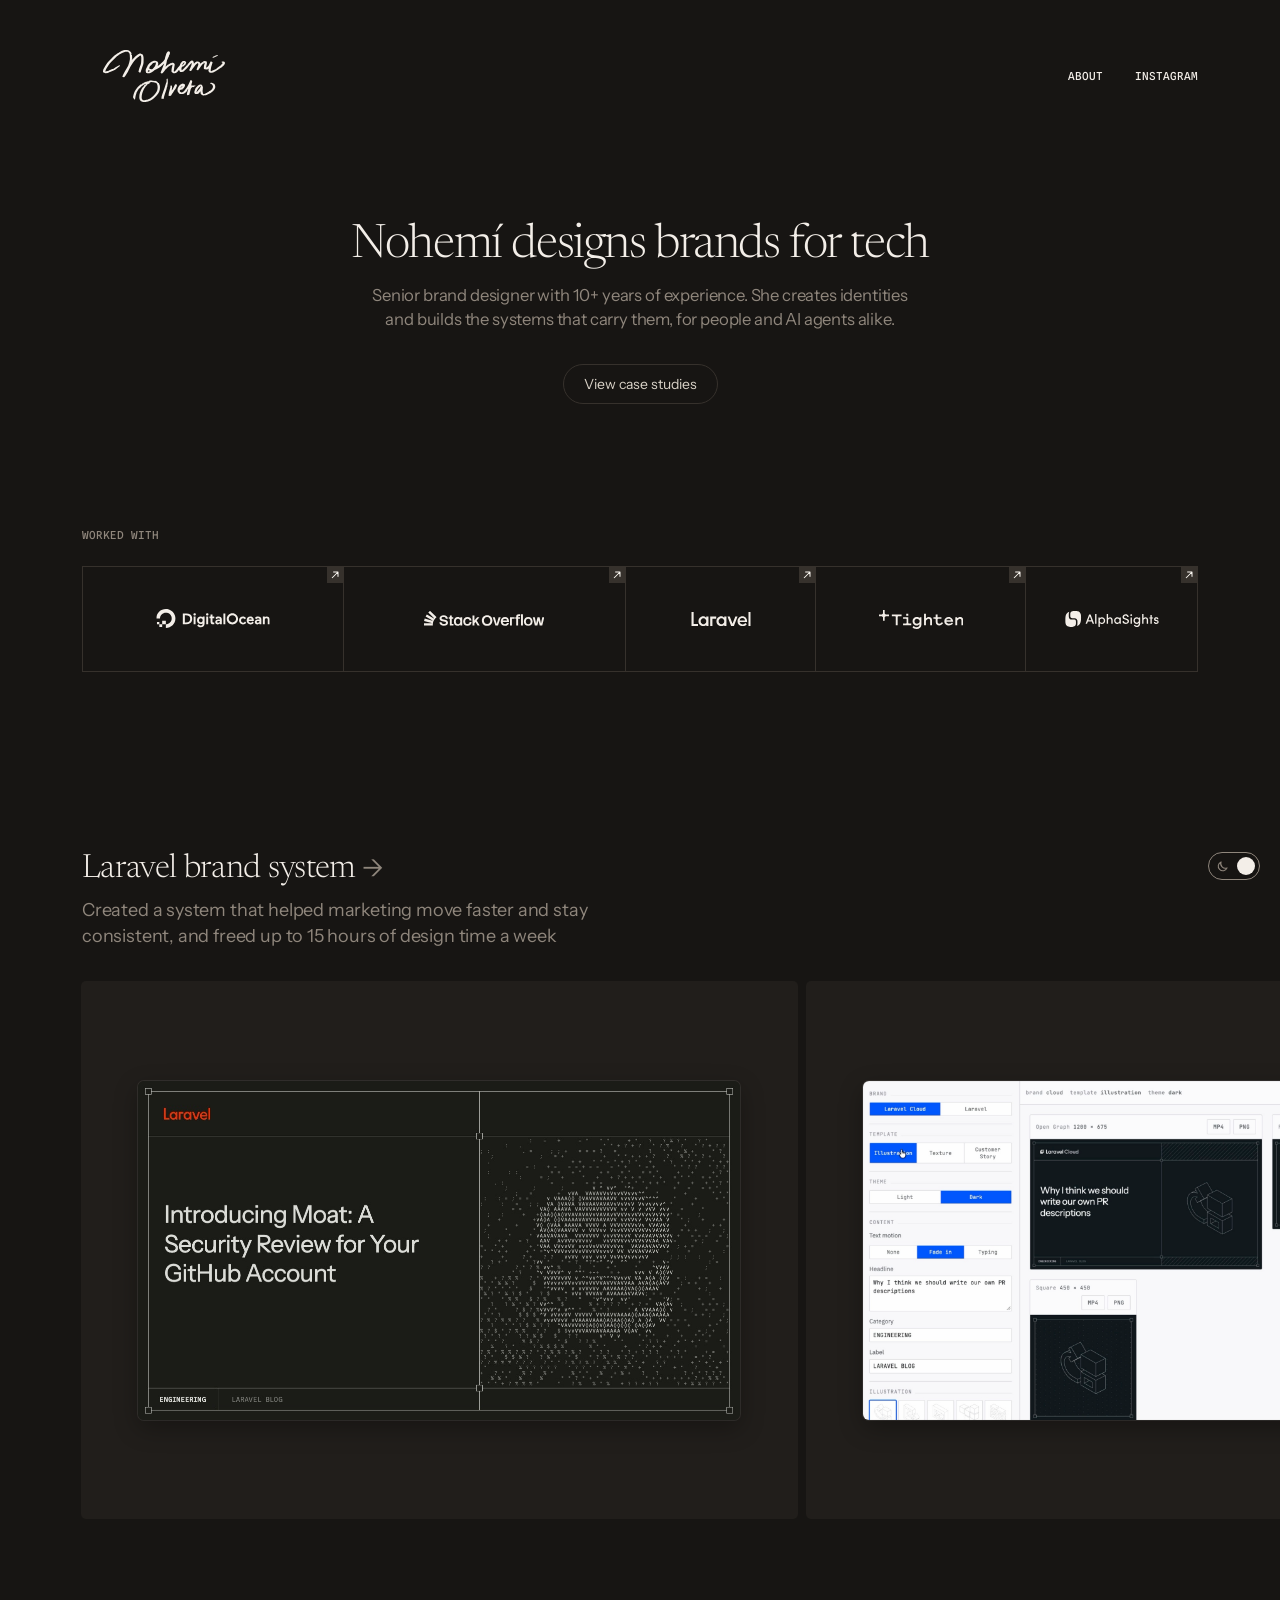
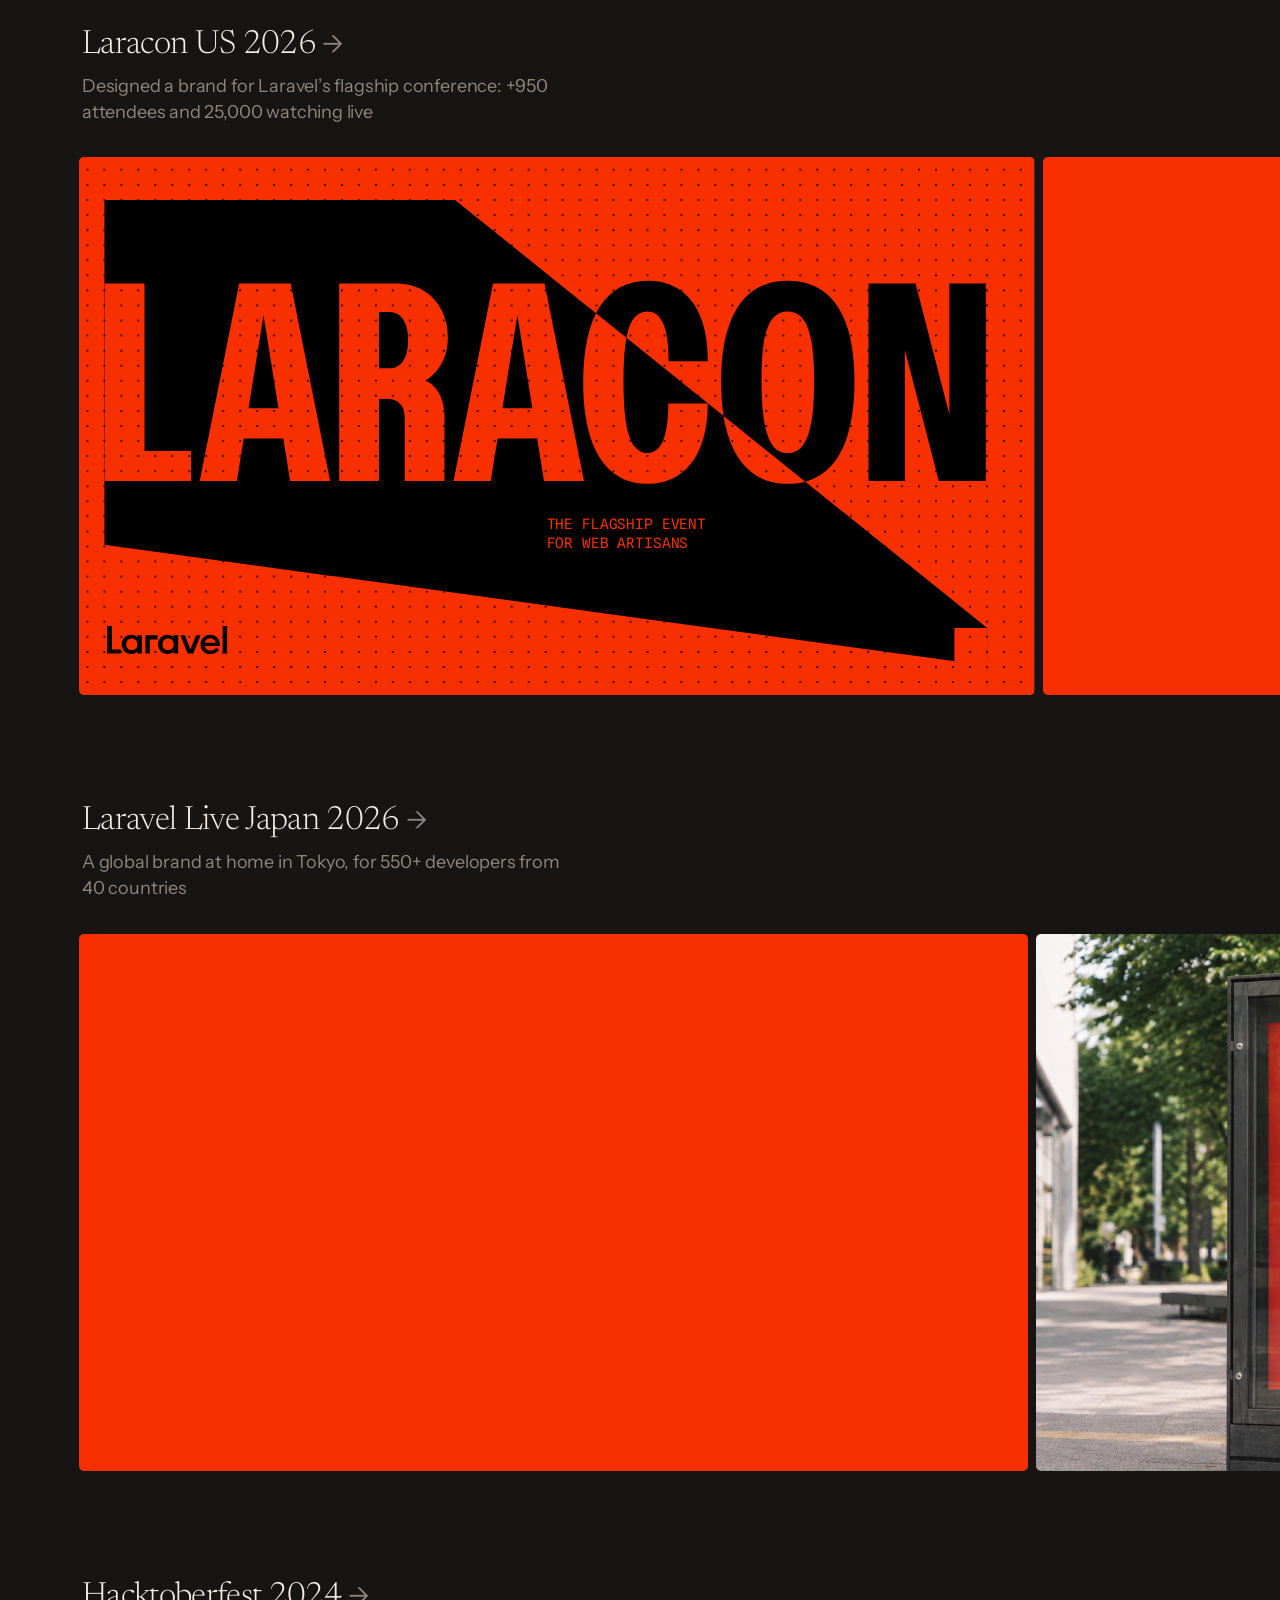
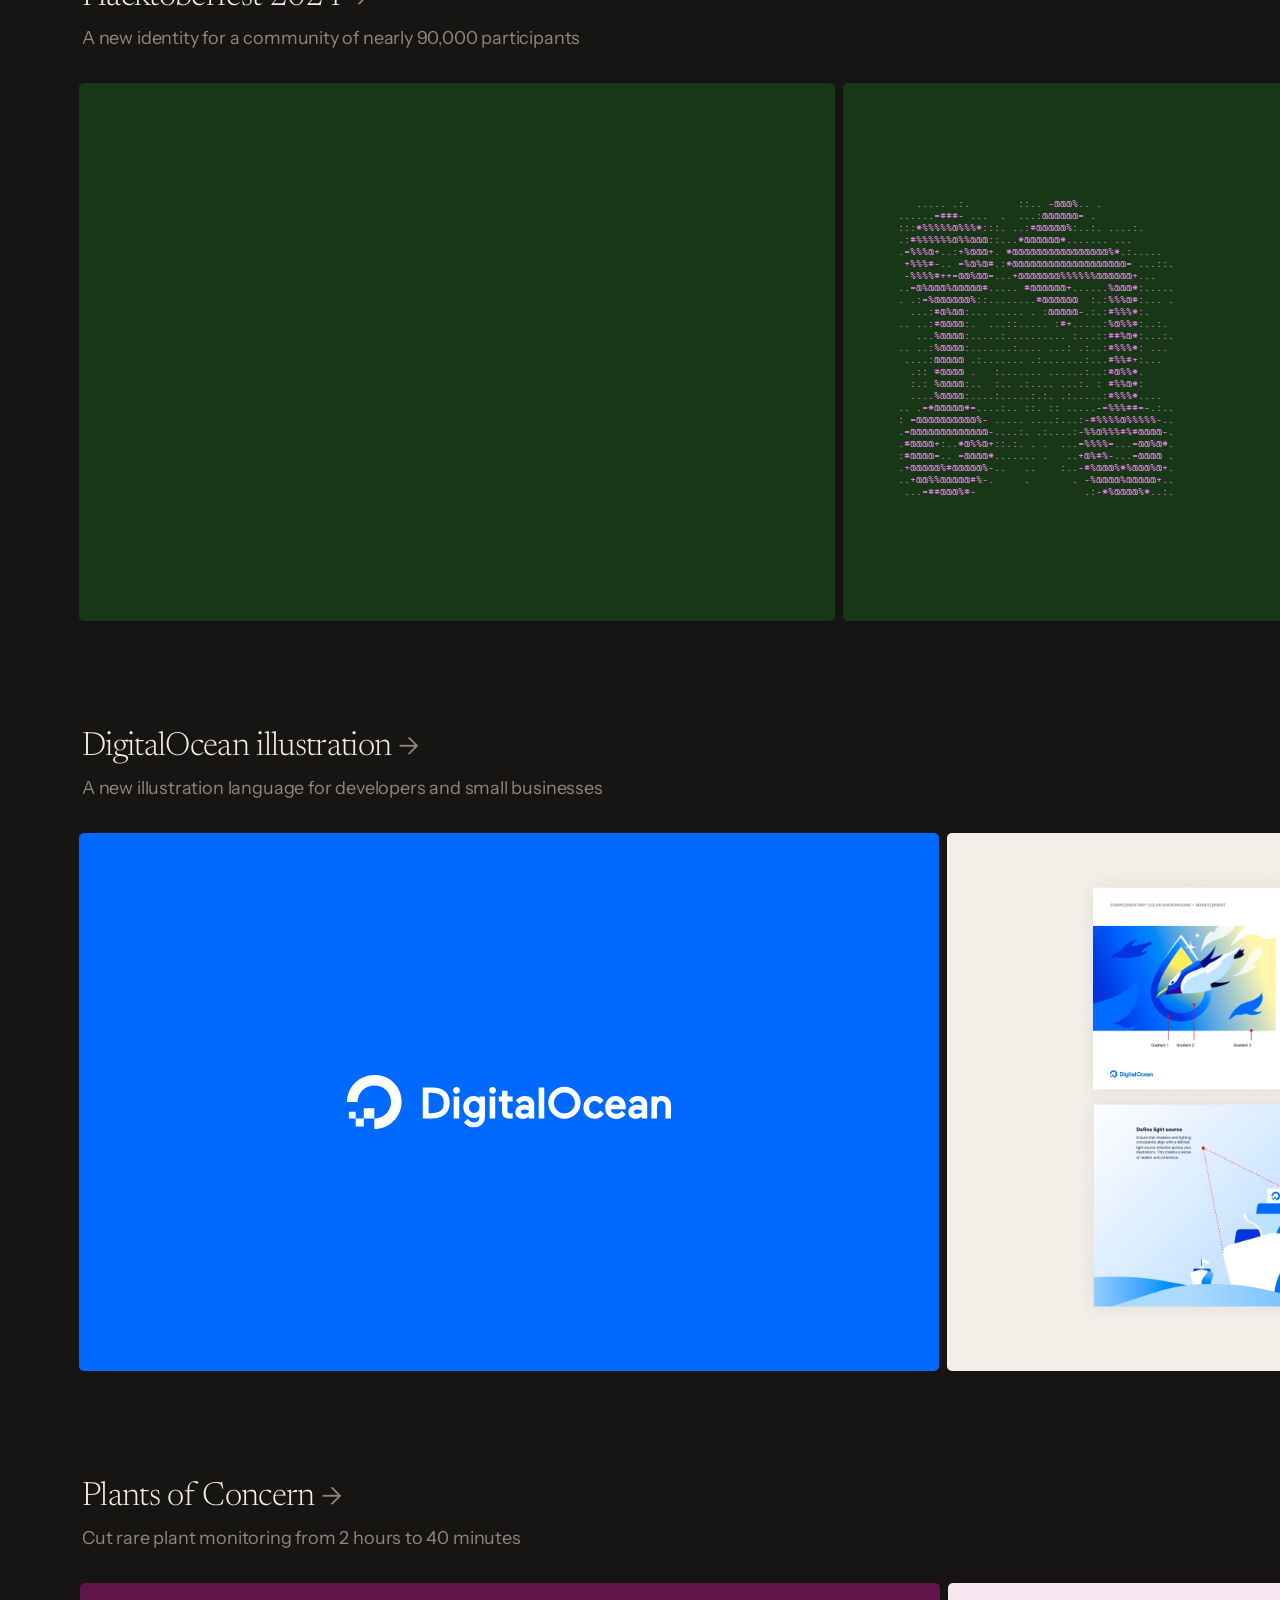
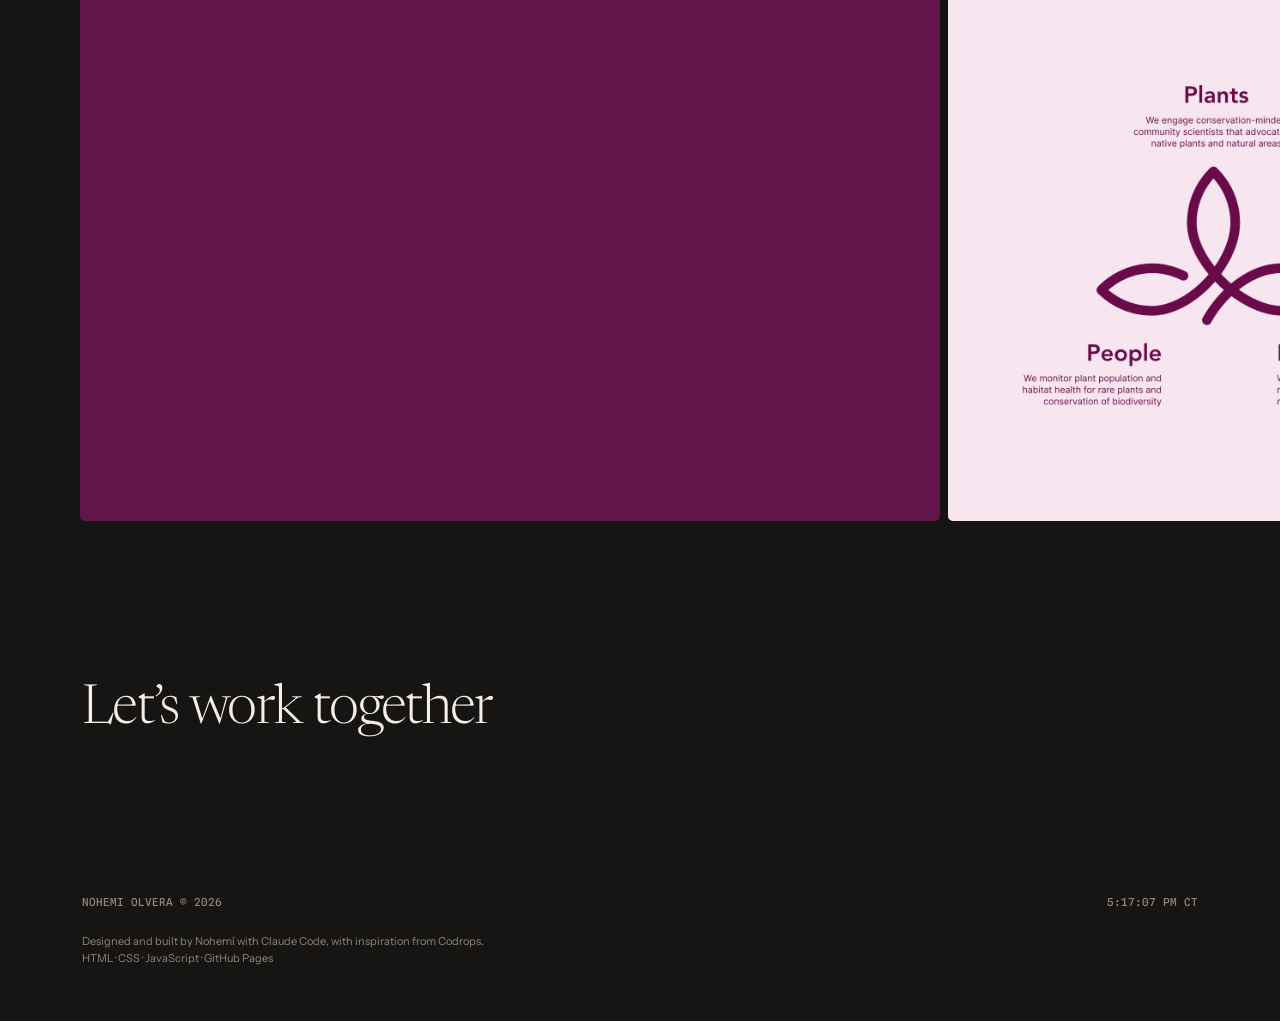
==== commit 7b61c908: "Let's work together on the left on every page Co-Authored-By: Claude Opus 5.5 <noreply@anthropic.com" ====
--- a/index.html
+++ b/index.html
@@ -13,7 +13,7 @@
 	<meta name="theme-color" content="#171513">
 	<script src="theme.js?v=20261105c"></script>
 	<script src="transition.js"></script>
-	<link rel="stylesheet" href="style.css?v=20261114">
+	<link rel="stylesheet" href="style.css?v=20261114b">
 	<script>document.documentElement.classList.add('js')</script>
 	<style>
 		/* Homepage: centered hero with a link down to the work, then one tall row per project, each strip running
@@ -31,7 +31,6 @@
 			transition: background-color 0.2s ease;
 		}
 		.intro-cta:hover { background: var(--hover); } /* same as the client logos */
-		.home-rows .footer-cta { margin-left: 0; }
 		html { scroll-behavior: smooth; }
 		#work { scroll-margin-top: 40px; }
 
--- a/style.css
+++ b/style.css
@@ -412,11 +412,11 @@
 
 .site-footer { padding: 0 var(--gutter) 54px; }
 
-/* Big email link above the footer line. */
+/* Big email link above the footer line, on the left. */
 .footer-cta {
 	display: block;
 	width: fit-content;
-	margin: 0 auto clamp(96px, 12vw, 172px);
+	margin: 0 0 clamp(96px, 12vw, 172px);
 	font-size: clamp(36px, 4.3vw, 62px); /* same as the hero headline */
 	font-weight: 300;
 	line-height: 1.1;
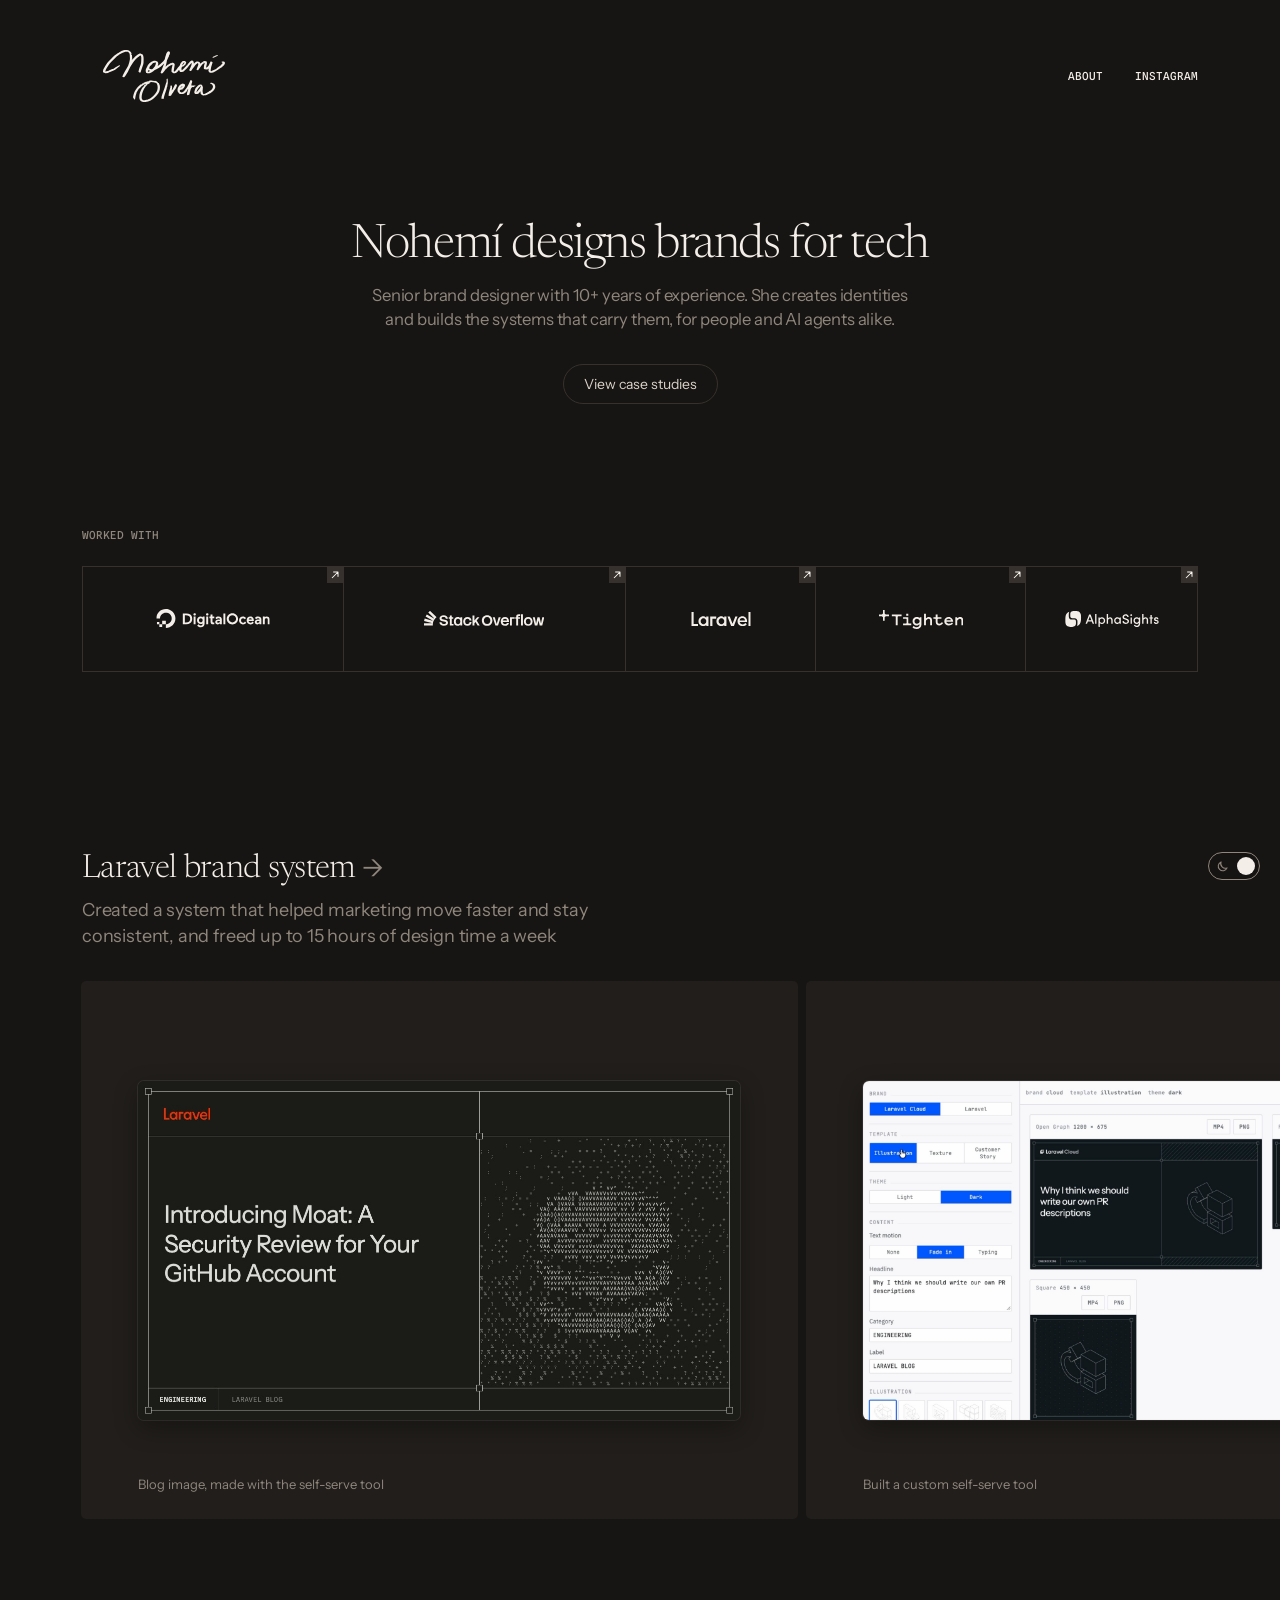
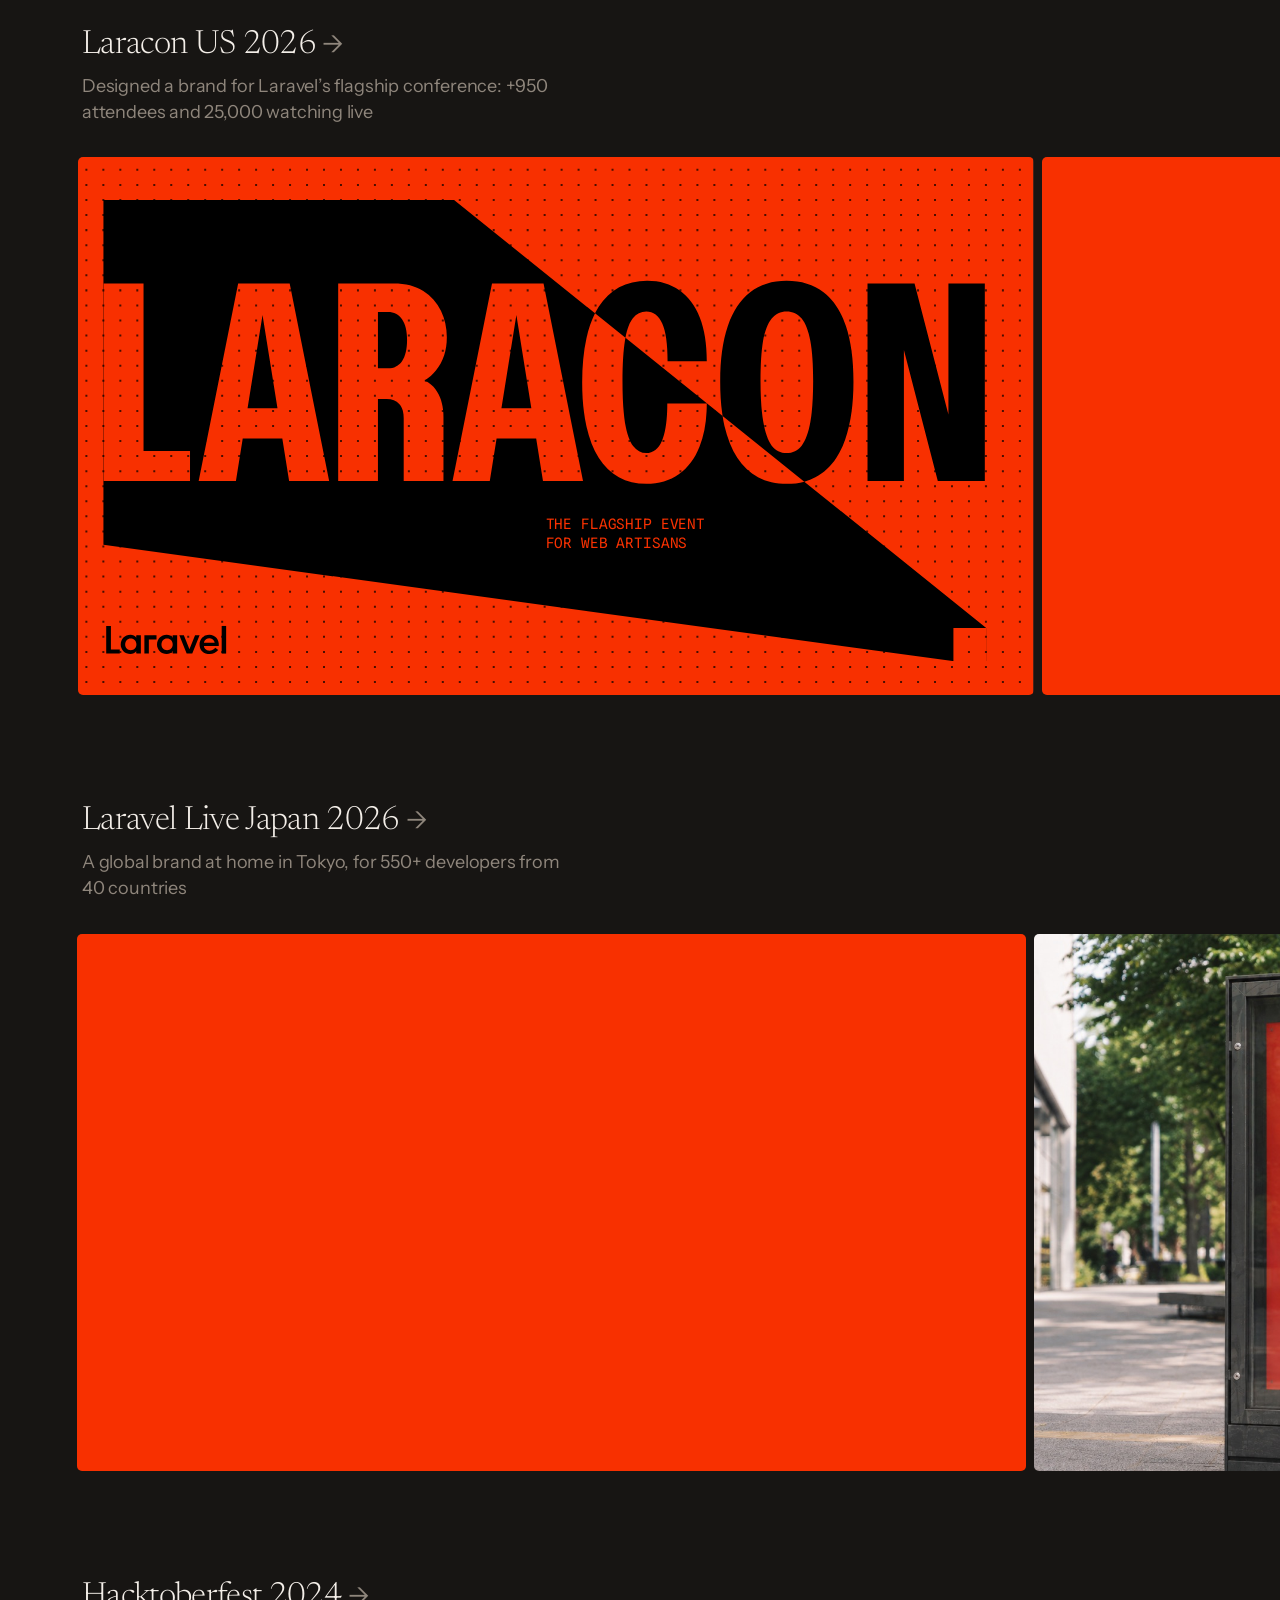
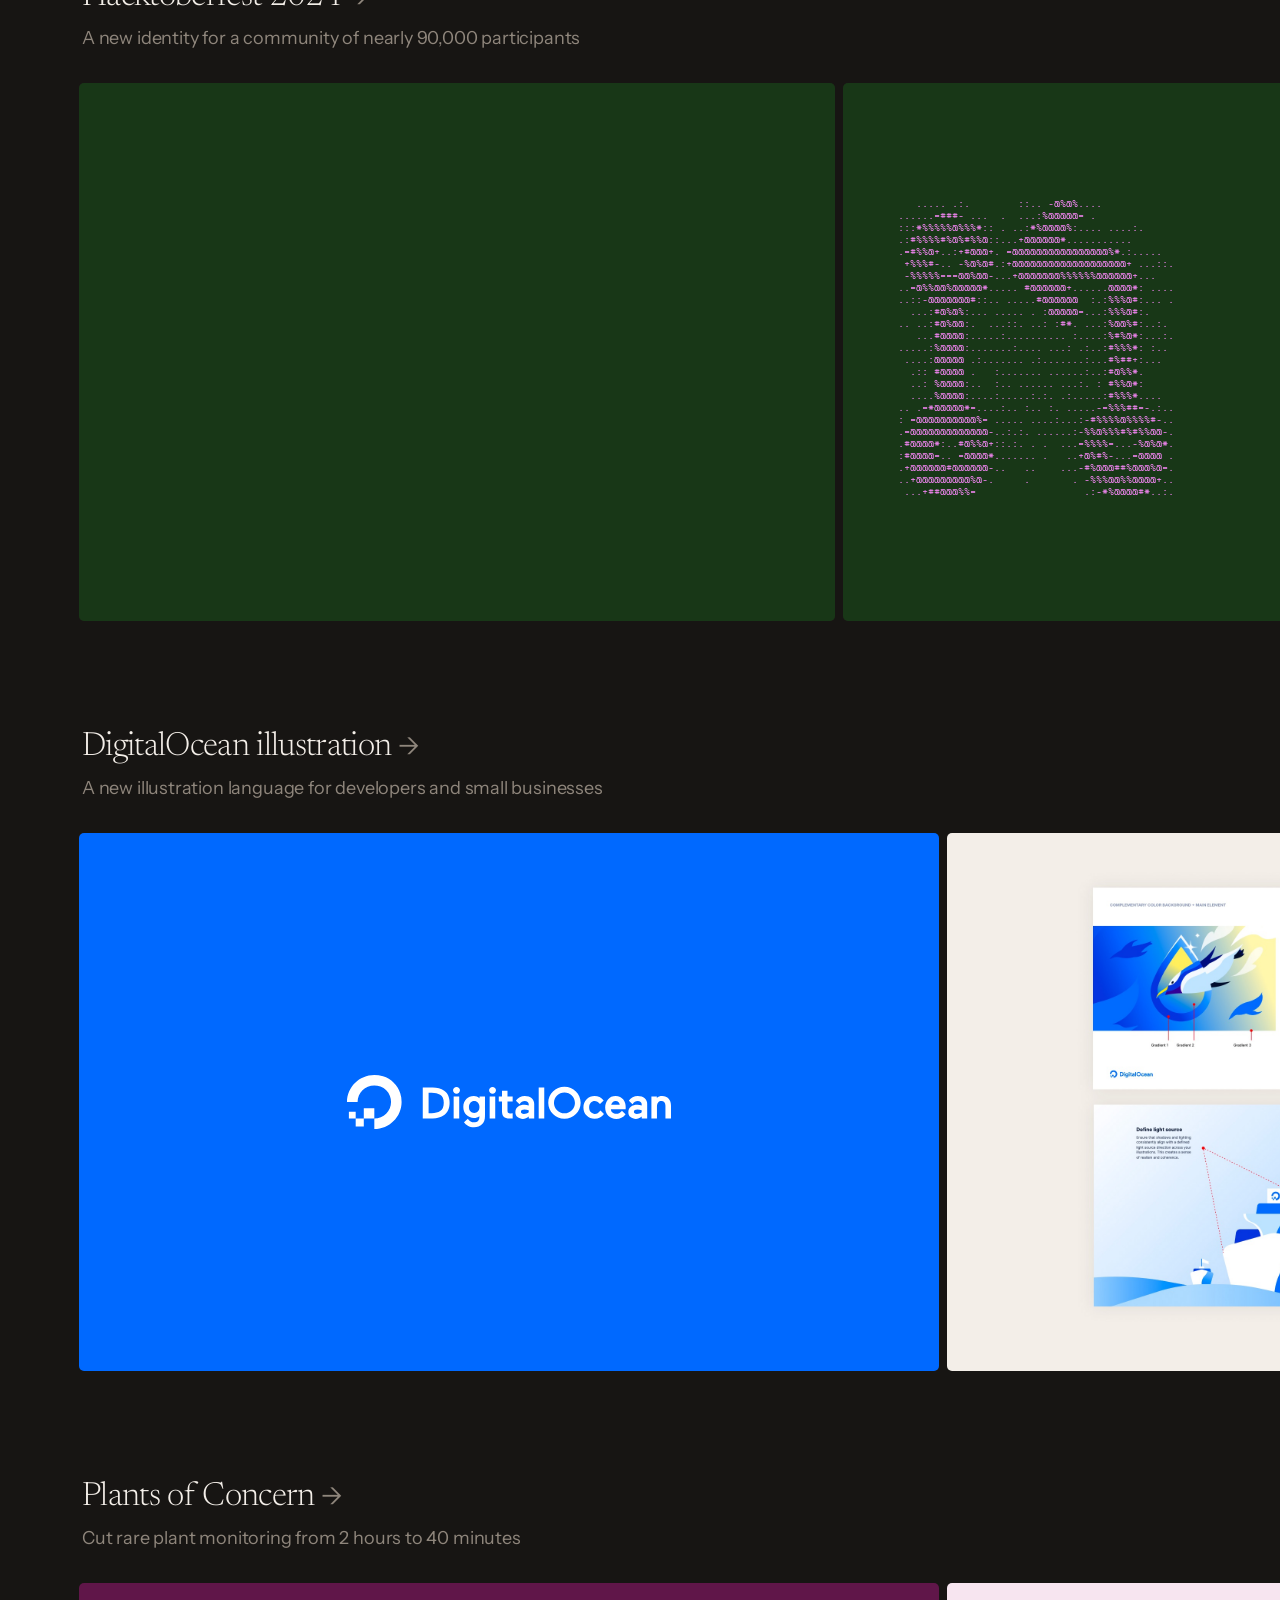
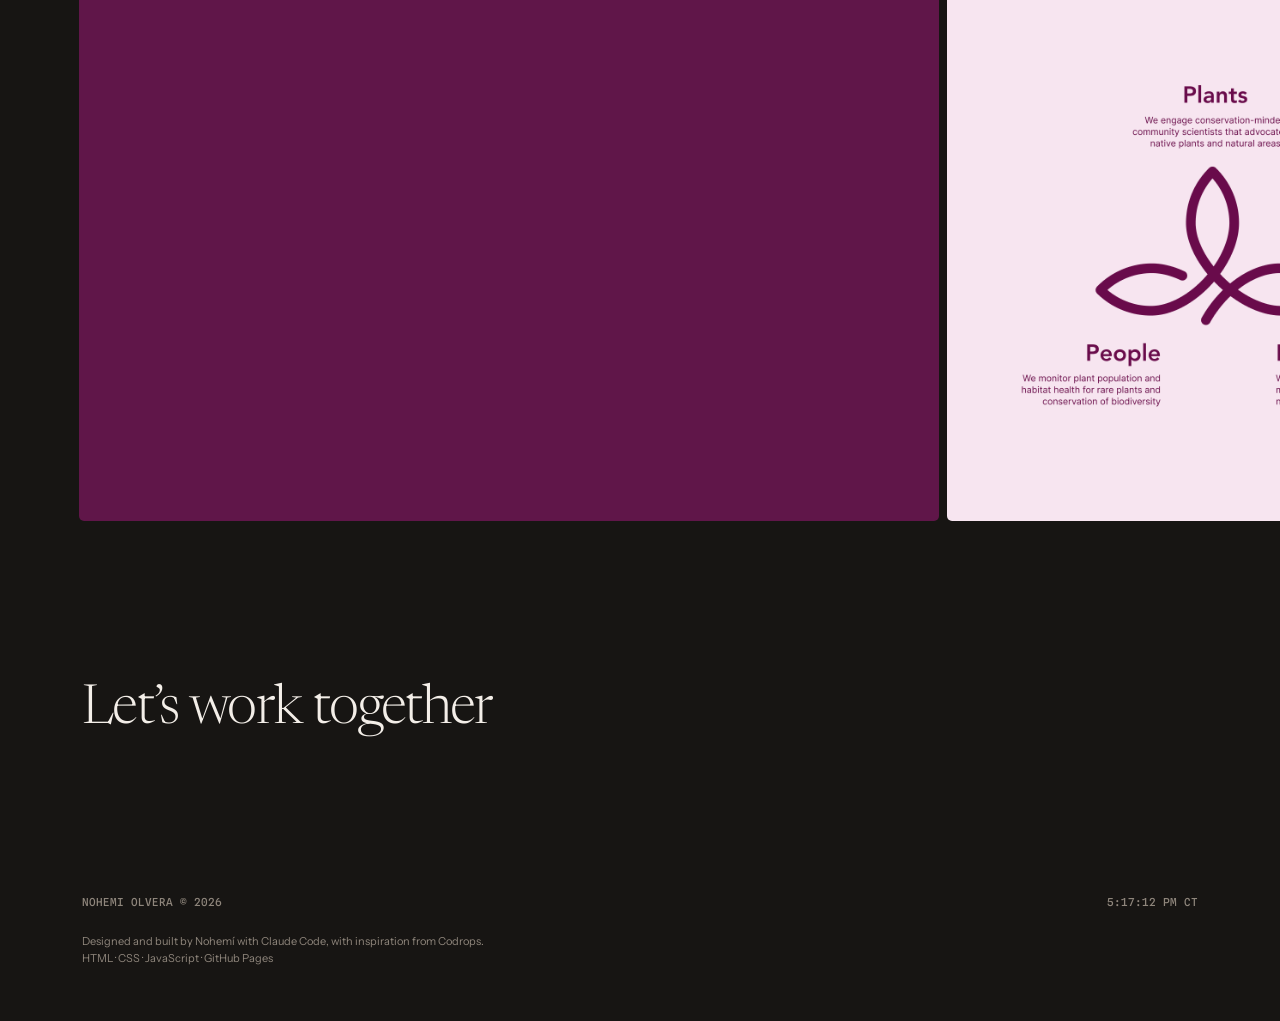
==== commit aa7e6636: "content updates Co-Authored-By: Claude Opus 5.5 <noreply@anthropic.com>" ====
--- a/index.html
+++ b/index.html
@@ -99,6 +99,10 @@
 		@media (prefers-reduced-motion: reduce) { .home-rows .hf-logo-card > img { animation: none !important; } }
 		.home-rows .work-row-tile--slide > .work-slide { width: 100%; height: 100%; border-radius: 0; }
 		@supports (color: color(display-p3 0 0 0)) { .home-rows [fill="#E54523"] { fill: color(display-p3 0.8967 0.2707 0.1374); } } /* the same Laracon orange as the slide */
+		/* Laravel brand system: each card names its part of the system, small, at the bottom of the card. */
+		.home-rows .work-card { position: relative; }
+		.home-rows .work-card-caption { position: absolute; left: 8%; right: 8%; bottom: 5%; font-family: var(--sans); font-size: 13px; text-align: left; color: var(--muted); } /* lined up with the left edge of the piece */
+		.home-rows .work-card--sys .work-card-caption { left: 6%; }
 		.home-rows .work-card--sys .sys { width: 88%; transition: transform 0.7s cubic-bezier(0.2, 0.6, 0.2, 1); }
 		.home-rows .work-card--sys .sys-canvas { padding: 0; }
 		.home-rows .work-card--sys:hover .sys { transform: scale(1.03); }
@@ -155,10 +159,10 @@
 					<p class="work-row-desc">Created a system that helped marketing move faster and stay consistent, and freed up to 15 hours of design time a week</p>
 				</div>
 				<div class="work-row-track" tabindex="0" aria-label="Laravel brand system previews">
-					<a class="work-row-tile work-card" href="laravel.html" tabindex="-1" style="aspect-ratio: 4 / 3"><video src="assets/lbs-laravel-moat.mp4" poster="assets/lbs-laravel-moat-poster.jpg" width="1200" height="675" muted loop playsinline preload="none" aria-label="Animated dark Laravel blog image from the self-serve tool: Introducing Moat"></video></a>
-					<a class="work-row-tile work-card" href="laravel.html" tabindex="-1" style="aspect-ratio: 4 / 3"><video src="assets/lbs-blog-tool.mp4" poster="assets/lbs-blog-tool-poster.jpg" width="1920" height="1080" muted loop playsinline preload="none" aria-label="The self-serve blog image tool"></video></a>
-					<a class="work-row-tile work-card" href="laravel.html" tabindex="-1" style="aspect-ratio: 4 / 3"><video src="assets/lbs-guidelines-site.mp4" poster="assets/lbs-guidelines-site-poster.jpg" width="1440" height="842" muted loop playsinline preload="none" aria-label="The Laravel brand guidelines site"></video></a>
-					<a class="work-row-tile work-card work-card--sys" href="laravel.html" tabindex="-1" style="aspect-ratio: 16 / 9" aria-label="The brand system diagram: Figma feeding the brand repo, the tools people use, and every output"><div class="sys" data-sys><div class="sys-canvas"></div></div></a>
+					<a class="work-row-tile work-card" href="laravel.html" tabindex="-1" style="aspect-ratio: 4 / 3"><video src="assets/lbs-laravel-moat.mp4" poster="assets/lbs-laravel-moat-poster.jpg" width="1200" height="675" muted loop playsinline preload="none" aria-label="Animated dark Laravel blog image from the self-serve tool: Introducing Moat"></video><span class="work-card-caption" aria-hidden="true">Blog image, made with the self-serve tool</span></a>
+					<a class="work-row-tile work-card" href="laravel.html" tabindex="-1" style="aspect-ratio: 4 / 3"><video src="assets/lbs-blog-tool.mp4" poster="assets/lbs-blog-tool-poster.jpg" width="1920" height="1080" muted loop playsinline preload="none" aria-label="The self-serve blog image tool"></video><span class="work-card-caption" aria-hidden="true">Built a custom self-serve tool</span></a>
+					<a class="work-row-tile work-card" href="laravel.html" tabindex="-1" style="aspect-ratio: 4 / 3"><video src="assets/lbs-guidelines-site.mp4" poster="assets/lbs-guidelines-site-poster.jpg" width="1440" height="842" muted loop playsinline preload="none" aria-label="The Laravel brand guidelines site"></video><span class="work-card-caption" aria-hidden="true">Built a guidelines hub for logos, fonts, tokens, and Claude skills</span></a>
+					<a class="work-row-tile work-card work-card--sys" href="laravel.html" tabindex="-1" style="aspect-ratio: 16 / 9" aria-label="The brand system diagram: Figma feeding the brand repo, the tools people use, and every output"><div class="sys" data-sys><div class="sys-canvas"></div></div><span class="work-card-caption" aria-hidden="true">The system: one Figma source, every output</span></a>
 				</div>
 			</article>
 			<article class="work-row reveal">
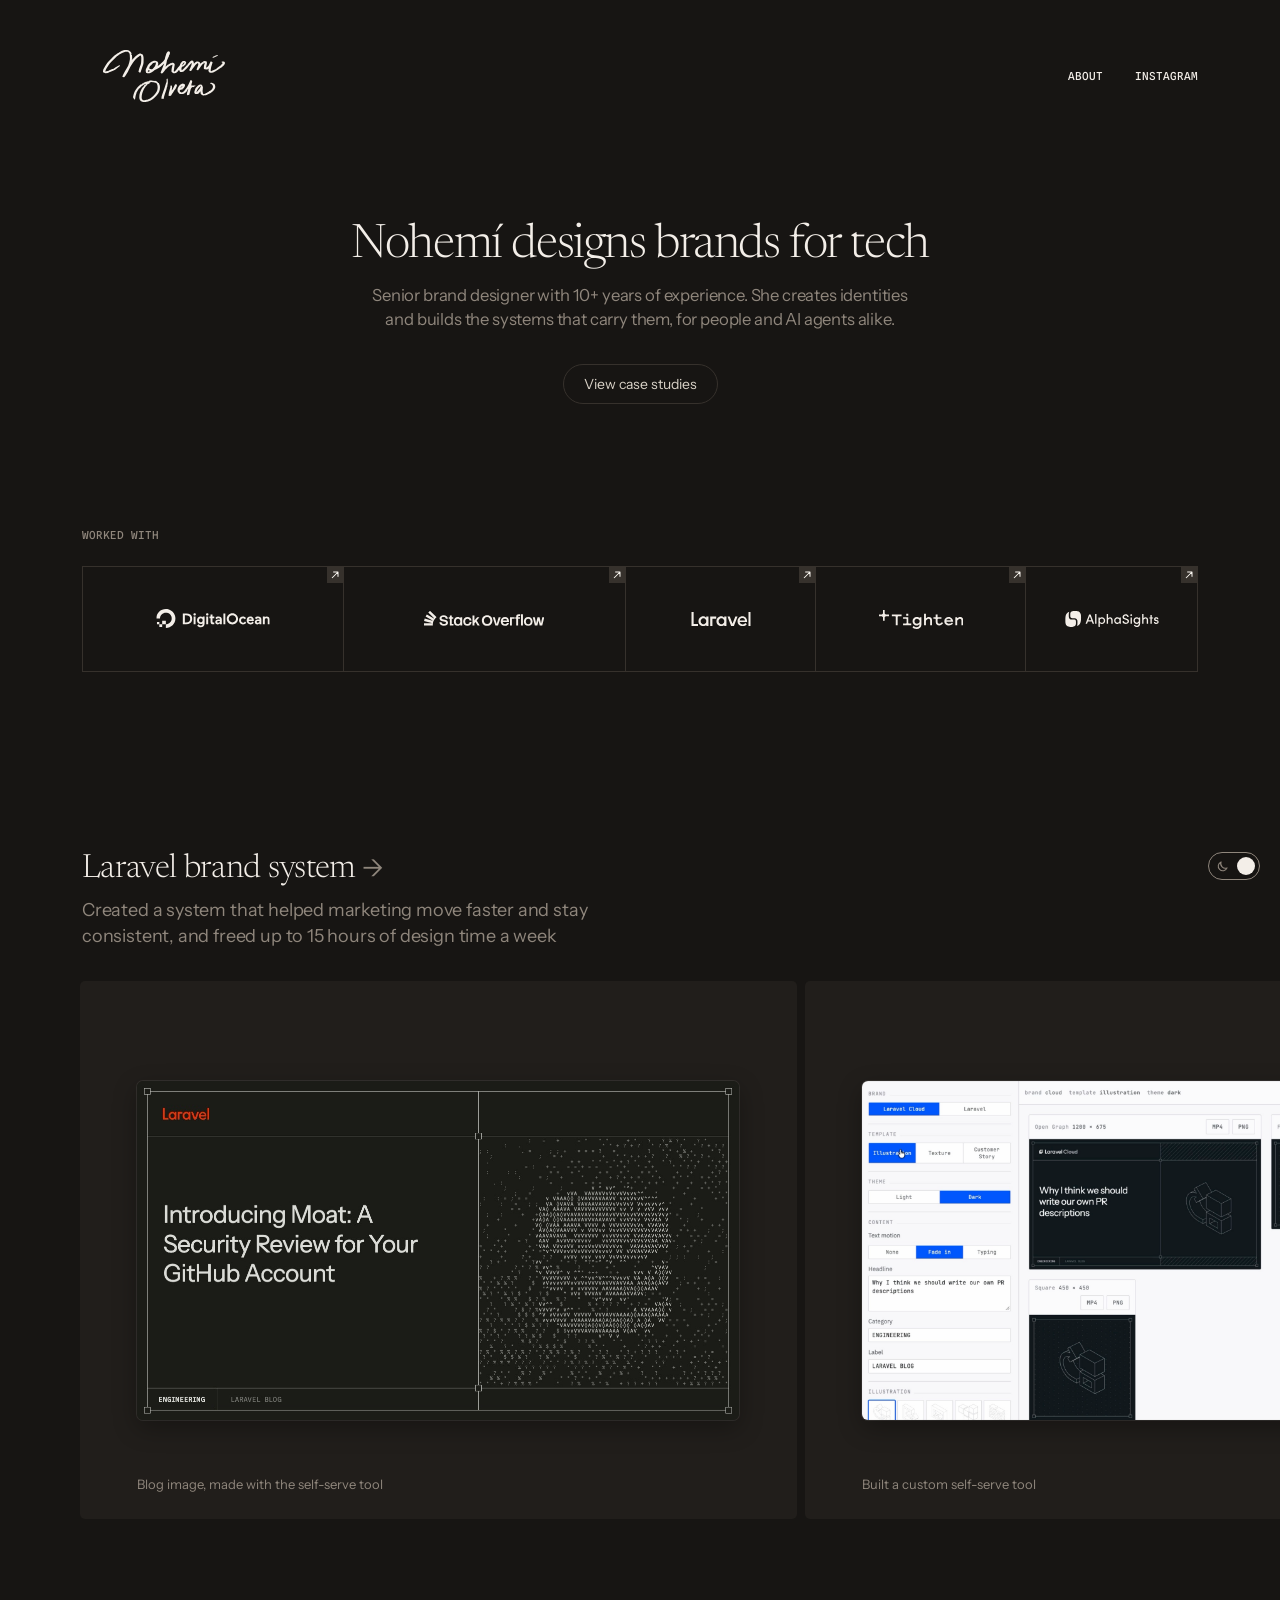
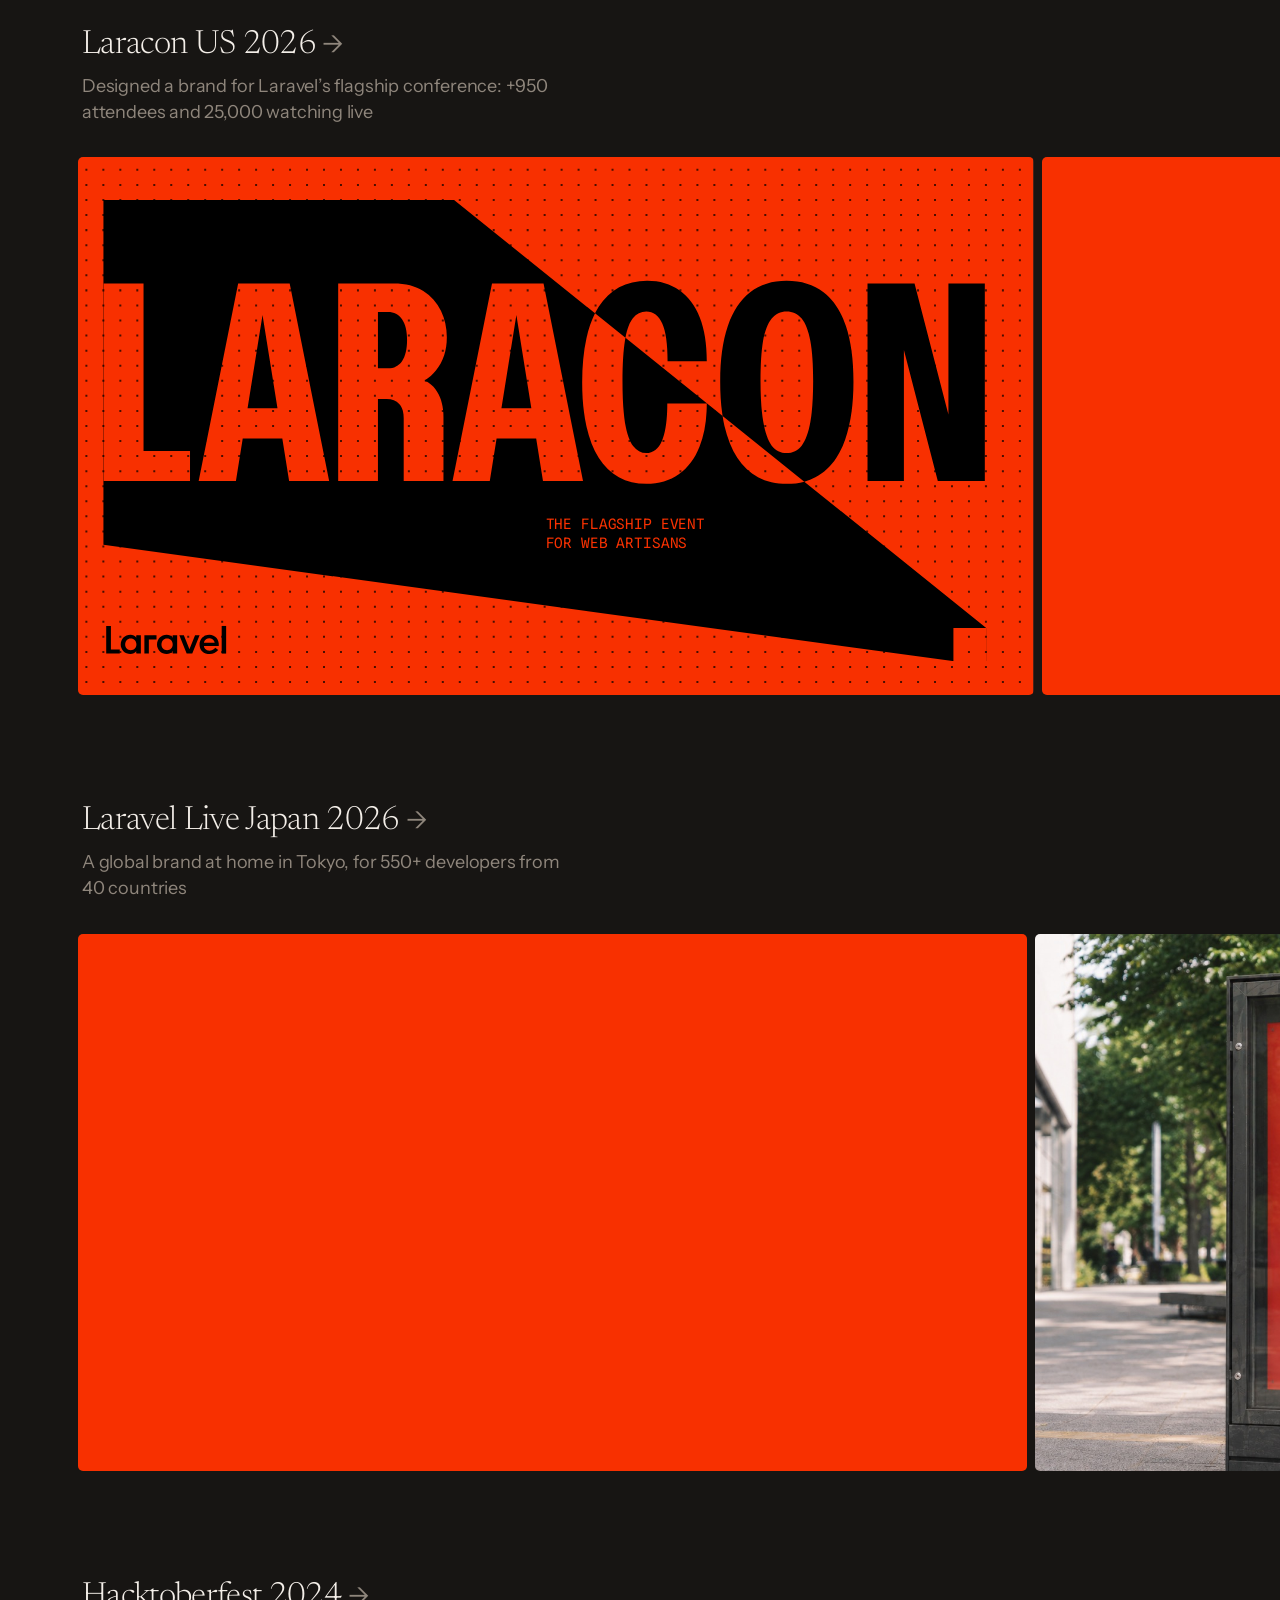
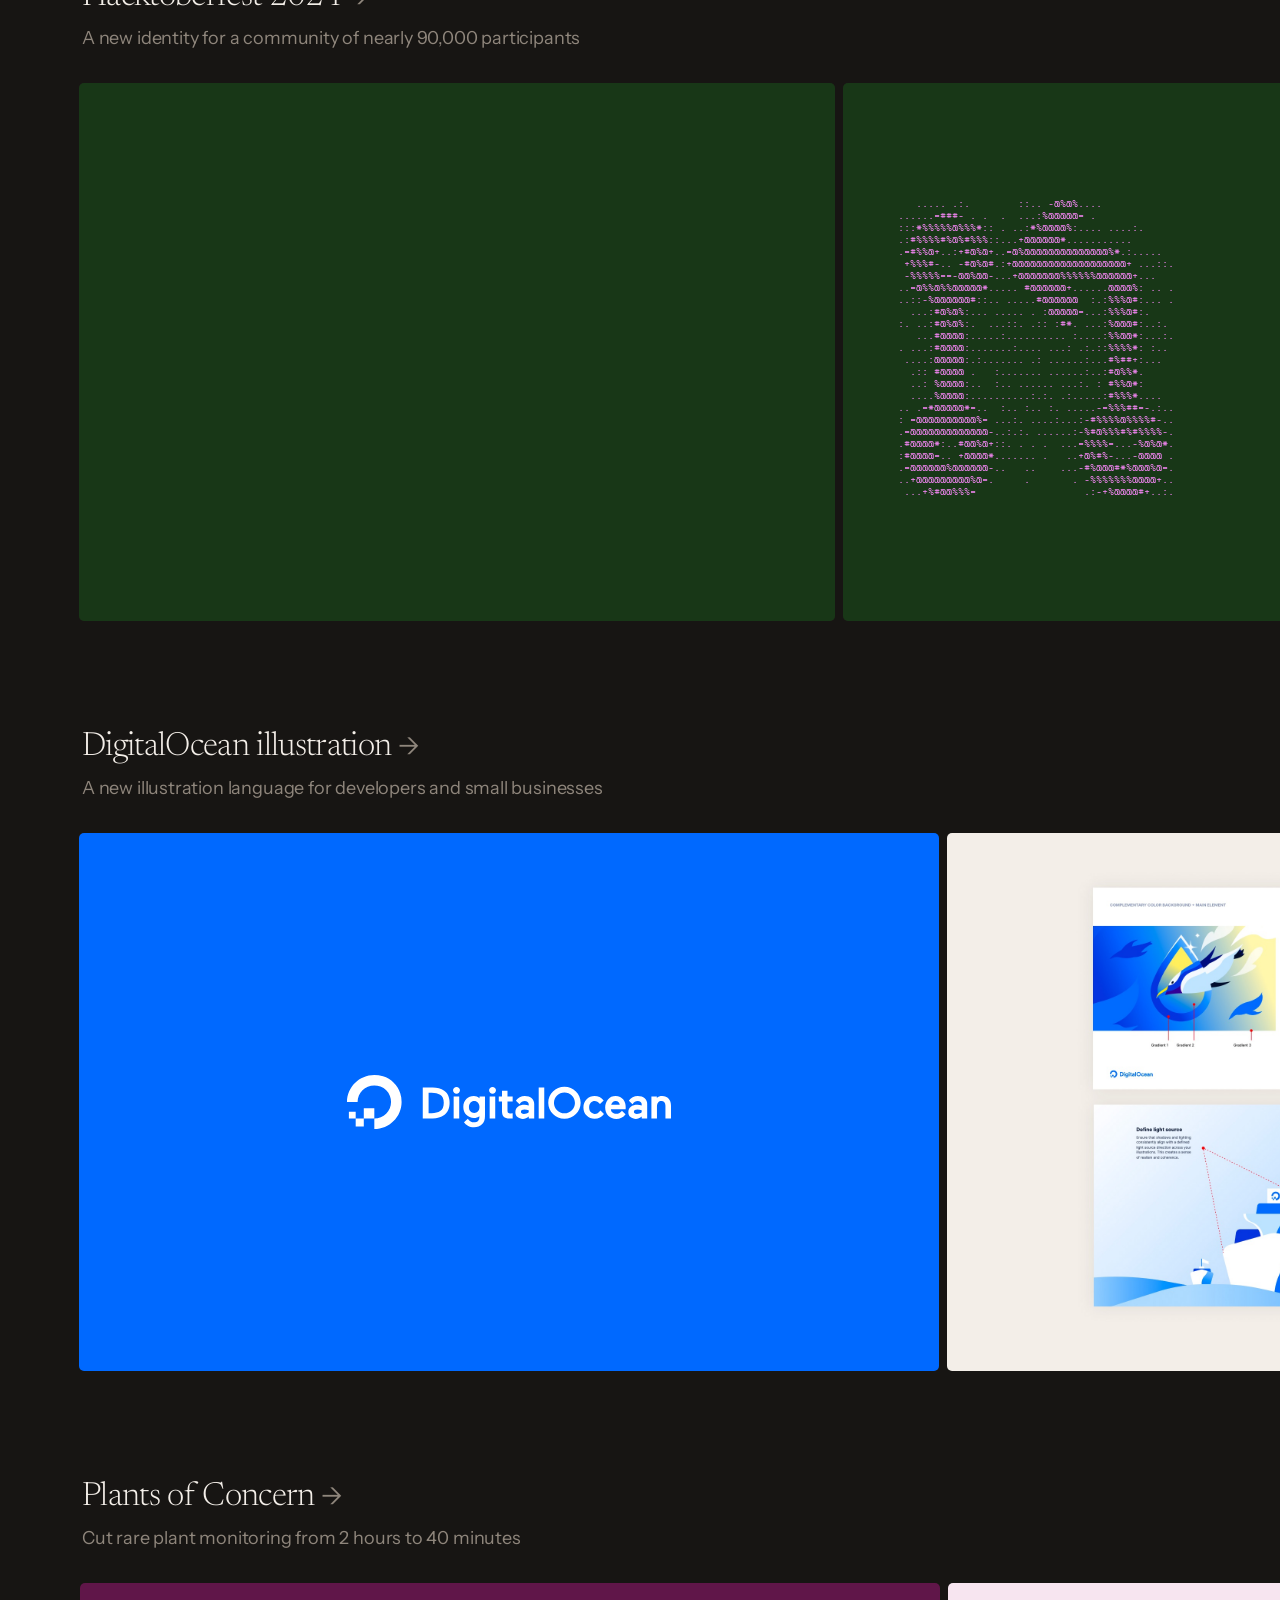
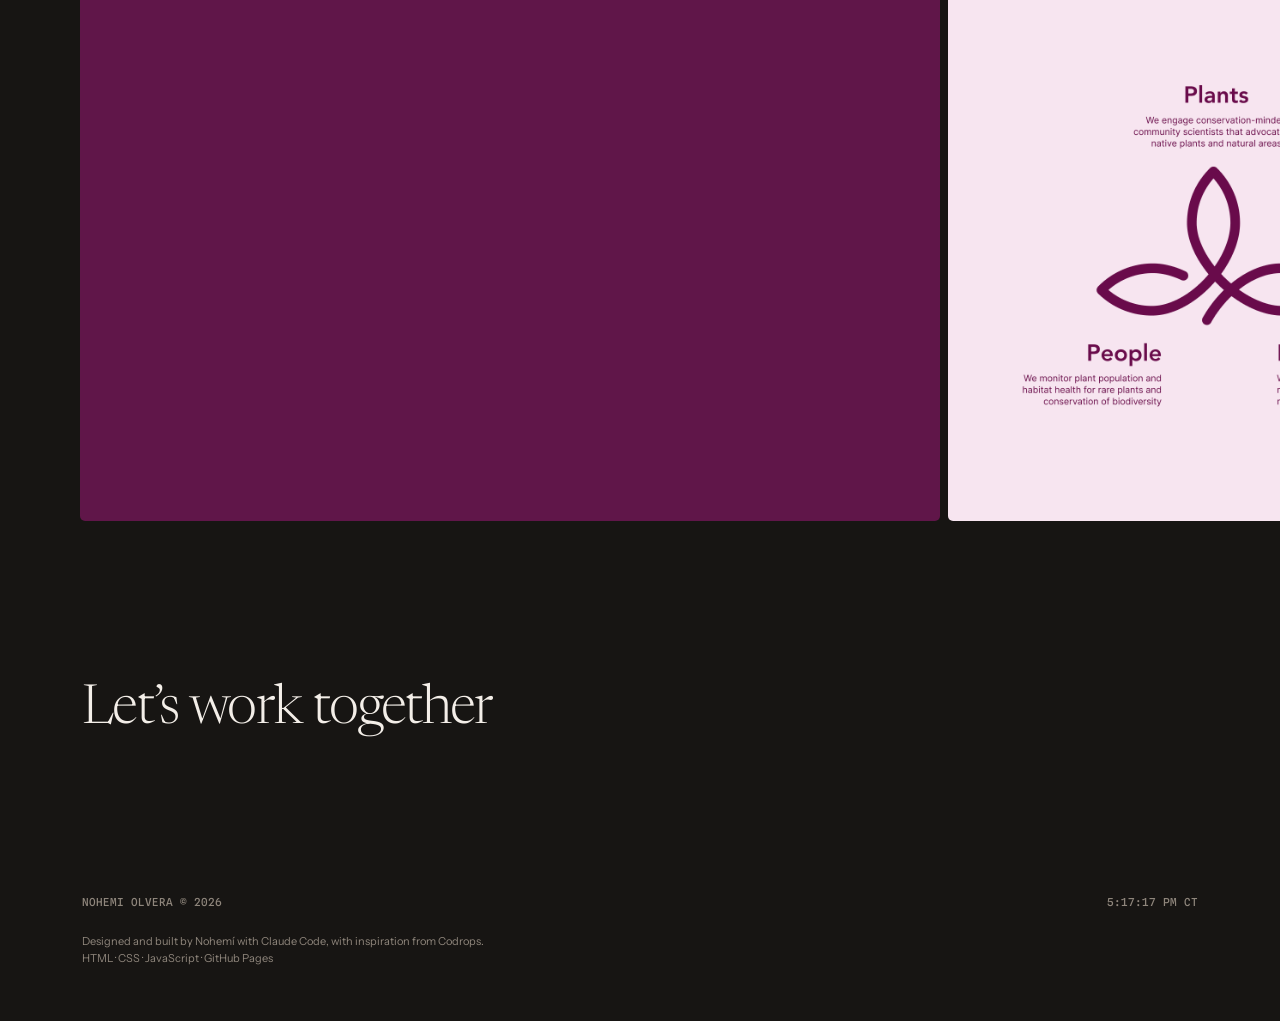
==== commit 6d4adc9c: "About: new portrait, mural and pottery videos with captions; homepage diagram stays horizontal, Plan" ====
--- a/index.html
+++ b/index.html
@@ -13,7 +13,7 @@
 	<meta name="theme-color" content="#171513">
 	<script src="theme.js?v=20261105c"></script>
 	<script src="transition.js"></script>
-	<link rel="stylesheet" href="style.css?v=20261114b">
+	<link rel="stylesheet" href="style.css?v=20261114f">
 	<script>document.documentElement.classList.add('js')</script>
 	<style>
 		/* Homepage: centered hero with a link down to the work, then one tall row per project, each strip running
@@ -85,10 +85,10 @@
 			mask: url(assets/logo-poc-lockup.svg) center / contain no-repeat;
 		}
 		.home-rows .poc-logo-note { position: absolute; left: 0; right: 0; bottom: 7%; font-family: var(--sans); font-size: 13px; text-align: center; color: rgba(255, 255, 255, 0.75); }
-		/* The logo fades and settles in, holds, then fades out; the note follows a beat later. */
-		@keyframes poc-logo-in { 0%, 6% { opacity: 0; transform: translateY(6px); } 26%, 88% { opacity: 1; transform: none; } 100% { opacity: 0; transform: none; } }
+		/* The logo is revealed left to right, as if wiped on, holds, then fades out; the note follows a beat later. */
+		@keyframes poc-logo-in { 0% { clip-path: inset(-10% 102% -10% -2%); opacity: 0; } 5% { clip-path: inset(-10% 102% -10% -2%); opacity: 1; } 30%, 88% { clip-path: inset(-10% -2% -10% -2%); opacity: 1; } 100% { clip-path: inset(-10% -2% -10% -2%); opacity: 0; } }
 		@keyframes poc-note-in { 0%, 22% { opacity: 0; } 38%, 88% { opacity: 1; } 100% { opacity: 0; } }
-		.home-rows .poc-logo-mark { animation: poc-logo-in 4.5s ease infinite both; }
+		.home-rows .poc-logo-mark { animation: poc-logo-in 4.5s cubic-bezier(0.65, 0, 0.35, 1) infinite both; }
 		.home-rows .poc-logo-note { animation: poc-note-in 4.5s ease infinite both; }
 		@media (prefers-reduced-motion: reduce) { .home-rows .poc-logo-mark, .home-rows .poc-logo-note { animation: none; } }
 		/* Hacktoberfest's first slide: the pink logo fading in on dark green. */
@@ -162,7 +162,7 @@
 					<a class="work-row-tile work-card" href="laravel.html" tabindex="-1" style="aspect-ratio: 4 / 3"><video src="assets/lbs-laravel-moat.mp4" poster="assets/lbs-laravel-moat-poster.jpg" width="1200" height="675" muted loop playsinline preload="none" aria-label="Animated dark Laravel blog image from the self-serve tool: Introducing Moat"></video><span class="work-card-caption" aria-hidden="true">Blog image, made with the self-serve tool</span></a>
 					<a class="work-row-tile work-card" href="laravel.html" tabindex="-1" style="aspect-ratio: 4 / 3"><video src="assets/lbs-blog-tool.mp4" poster="assets/lbs-blog-tool-poster.jpg" width="1920" height="1080" muted loop playsinline preload="none" aria-label="The self-serve blog image tool"></video><span class="work-card-caption" aria-hidden="true">Built a custom self-serve tool</span></a>
 					<a class="work-row-tile work-card" href="laravel.html" tabindex="-1" style="aspect-ratio: 4 / 3"><video src="assets/lbs-guidelines-site.mp4" poster="assets/lbs-guidelines-site-poster.jpg" width="1440" height="842" muted loop playsinline preload="none" aria-label="The Laravel brand guidelines site"></video><span class="work-card-caption" aria-hidden="true">Built a guidelines hub for logos, fonts, tokens, and Claude skills</span></a>
-					<a class="work-row-tile work-card work-card--sys" href="laravel.html" tabindex="-1" style="aspect-ratio: 16 / 9" aria-label="The brand system diagram: Figma feeding the brand repo, the tools people use, and every output"><div class="sys" data-sys><div class="sys-canvas"></div></div><span class="work-card-caption" aria-hidden="true">The system: one Figma source, every output</span></a>
+					<a class="work-row-tile work-card work-card--sys" href="laravel.html" tabindex="-1" style="aspect-ratio: 16 / 9" aria-label="The brand system diagram: Figma feeding the brand repo, the tools people use, and every output"><div class="sys" data-sys data-sys-wide><div class="sys-canvas"></div></div><span class="work-card-caption" aria-hidden="true">The system: one Figma source, every output</span></a>
 				</div>
 			</article>
 			<article class="work-row reveal">
@@ -394,7 +394,7 @@
 	<script src="header.js"></script>
 	<script src="fade.js"></script>
 	<script src="work-rows.js"></script>
-	<script src="system-diagram.js?v=20261113e"></script>
+	<script src="system-diagram.js?v=20261114"></script>
 	<script src="ascii-live.js"></script>
 	<script src="video.js"></script>
 	<script src="roles.js"></script>
--- a/style.css
+++ b/style.css
@@ -1490,14 +1490,15 @@
 
 /* Black-and-white photos of the painting, columns sized so all three share one height. */
 .about-photos {
-	grid-template-columns: 435fr 403fr 393fr;
+	grid-template-columns: repeat(4, minmax(0, 1fr));
 	padding: clamp(96px, 12.8vw, 184px) 0 160px;
 }
-.about-photos .tile { margin: 0; filter: grayscale(1); }
-.about-photos .tile:nth-child(1) { aspect-ratio: 435 / 545; }
-.about-photos .tile:nth-child(1) img { object-position: 50% 15%; }
-.about-photos .tile:nth-child(2) { aspect-ratio: 403 / 545; }
-.about-photos .tile:nth-child(3) { aspect-ratio: 393 / 545; }
+.about-photo { margin: 0; }
+.about-photos .tile { aspect-ratio: 3 / 4; filter: grayscale(1); }
+.about-photo:nth-child(1) img { object-position: 50% 15%; }
+.about-photos .tile > video { display: block; width: 100%; height: 100%; object-fit: cover; }
+.about-photo:nth-child(4) video { object-position: 50% 0; } /* keep the face in frame */
+.about-photo figcaption { margin-top: 12px; font-family: var(--sans); font-size: 14px; line-height: 1.4; color: var(--muted); }
 
 @media (prefers-reduced-motion: reduce) {
 	.about-strip { overflow-x: auto; }
@@ -1592,7 +1593,7 @@
 	.about-portrait { grid-column: 1 / -1; }
 	.about-strip-track img { width: 75vw; }
 	.about-photos { grid-template-columns: 1fr; }
-	.about-photos .tile:nth-child(n) { aspect-ratio: 4 / 5; }
+	.about-photos .tile { aspect-ratio: 4 / 5; }
 }
 
 @media (max-width: 720px) and (prefers-reduced-motion: reduce) {
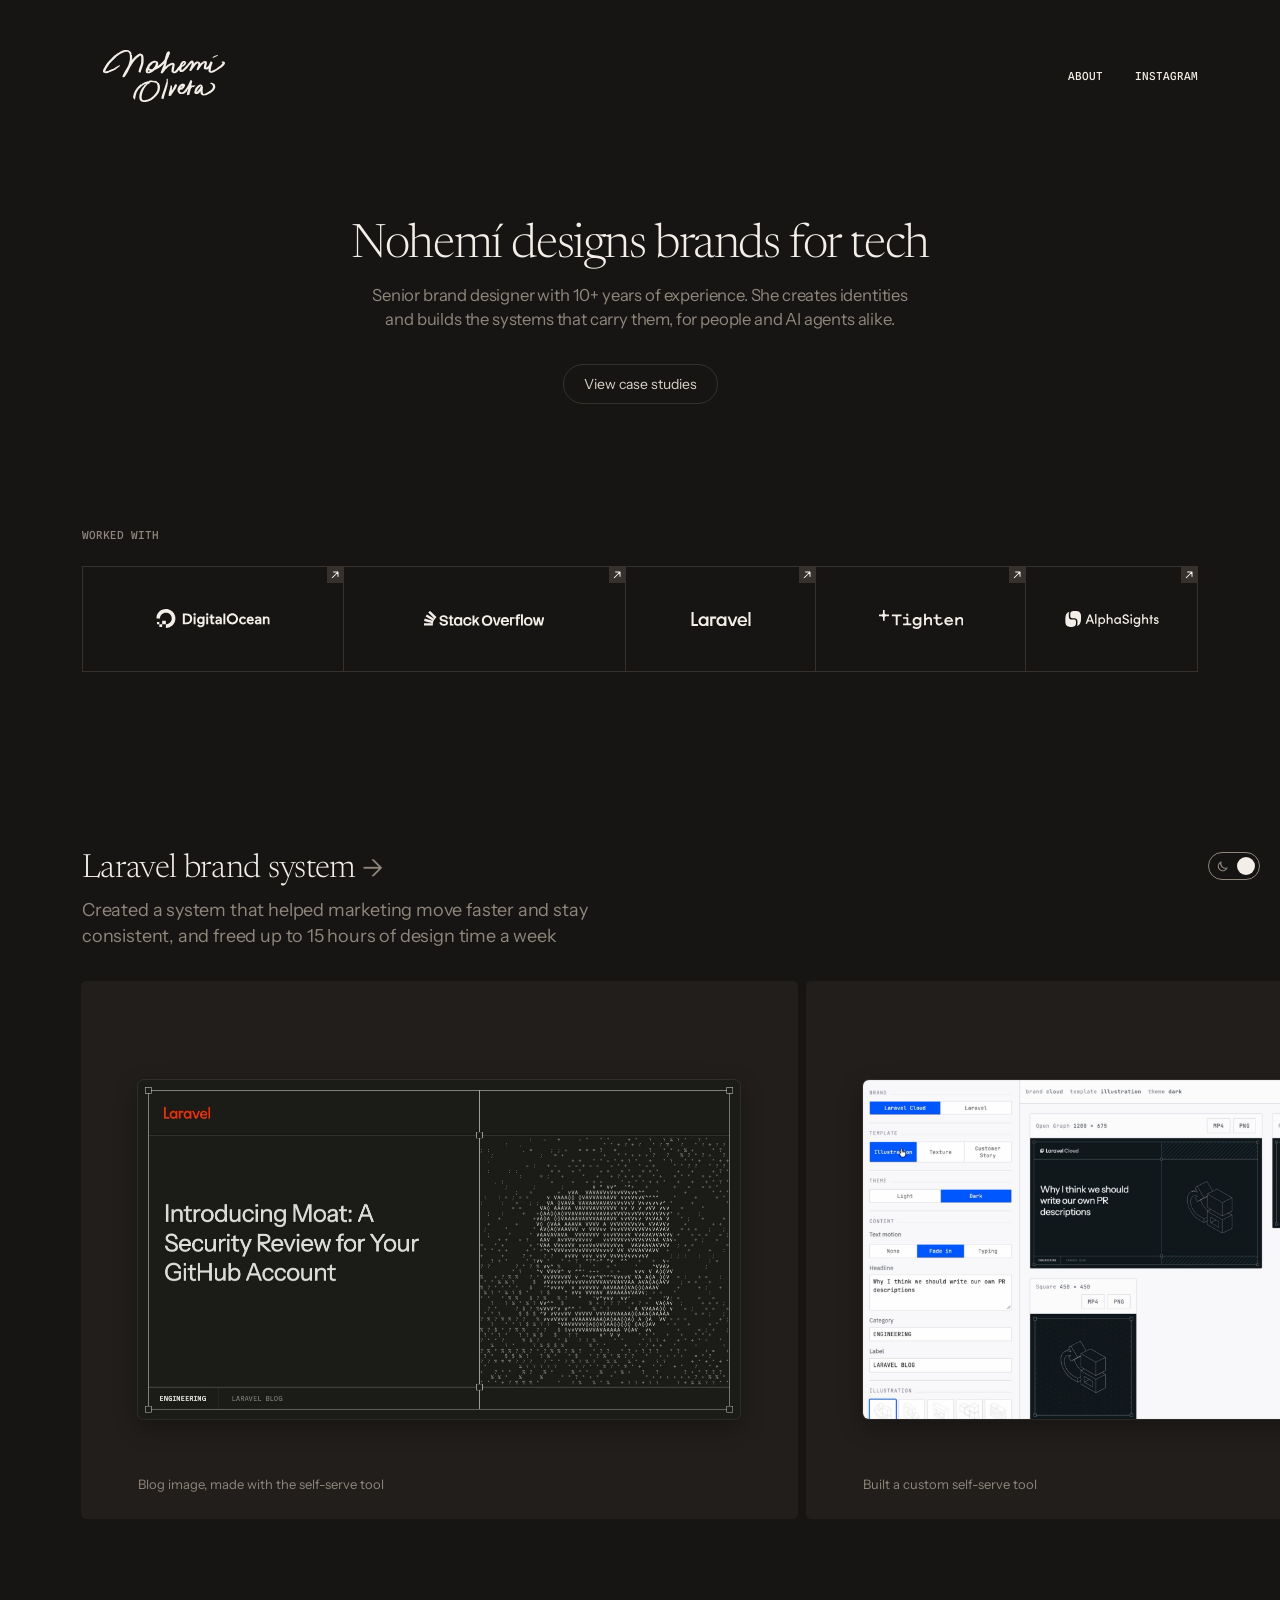
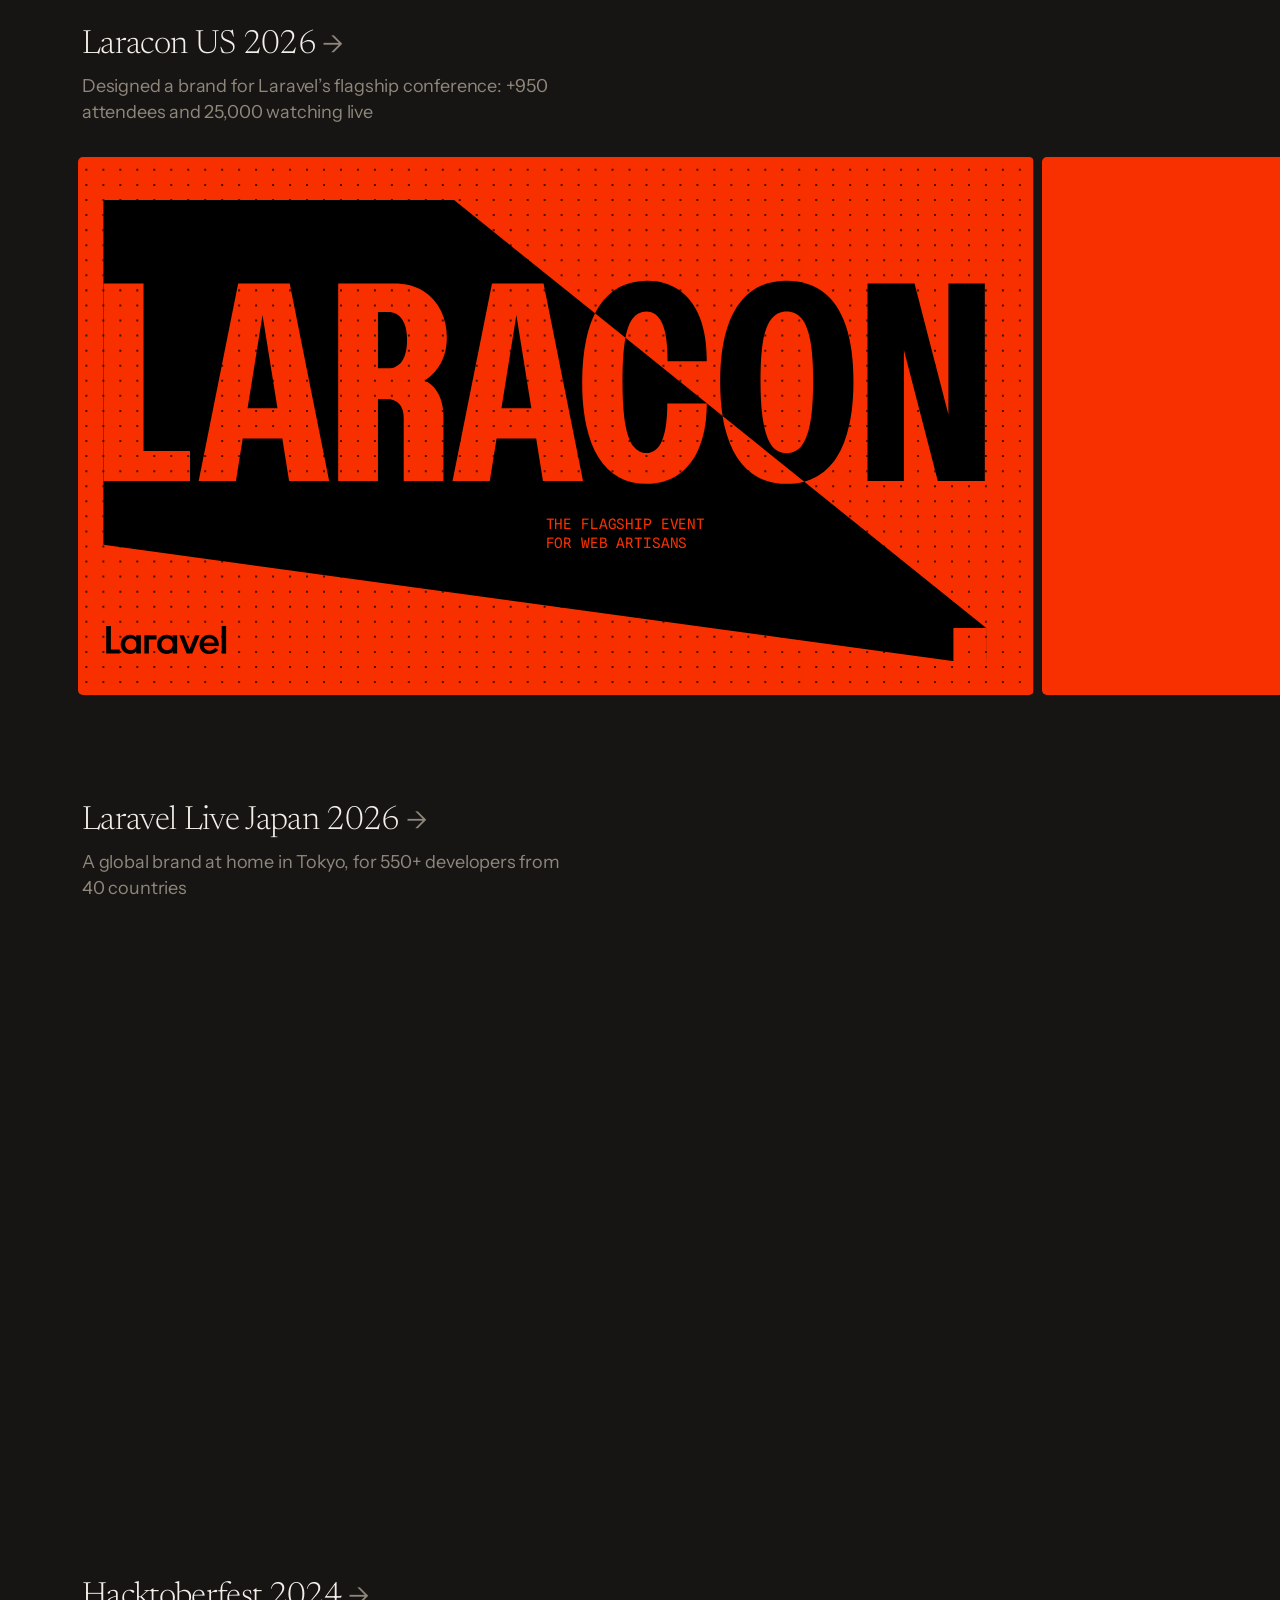
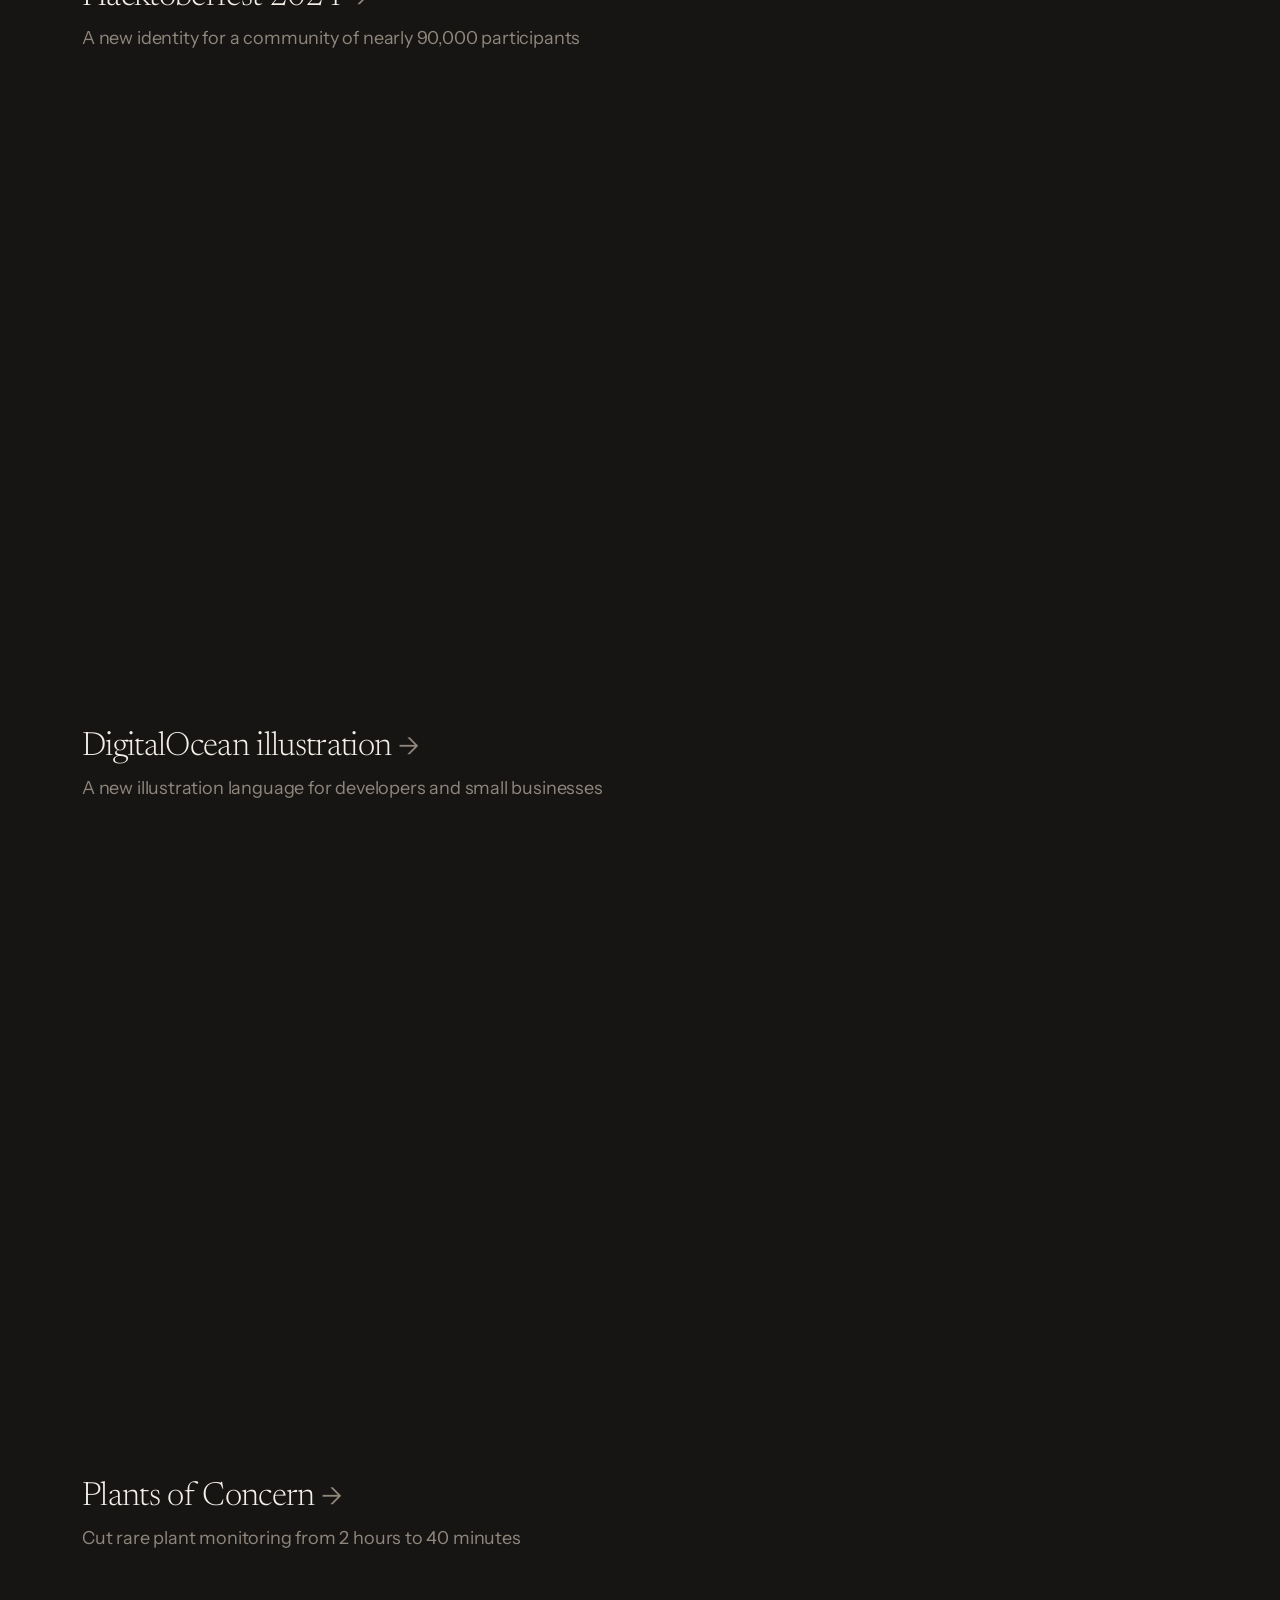
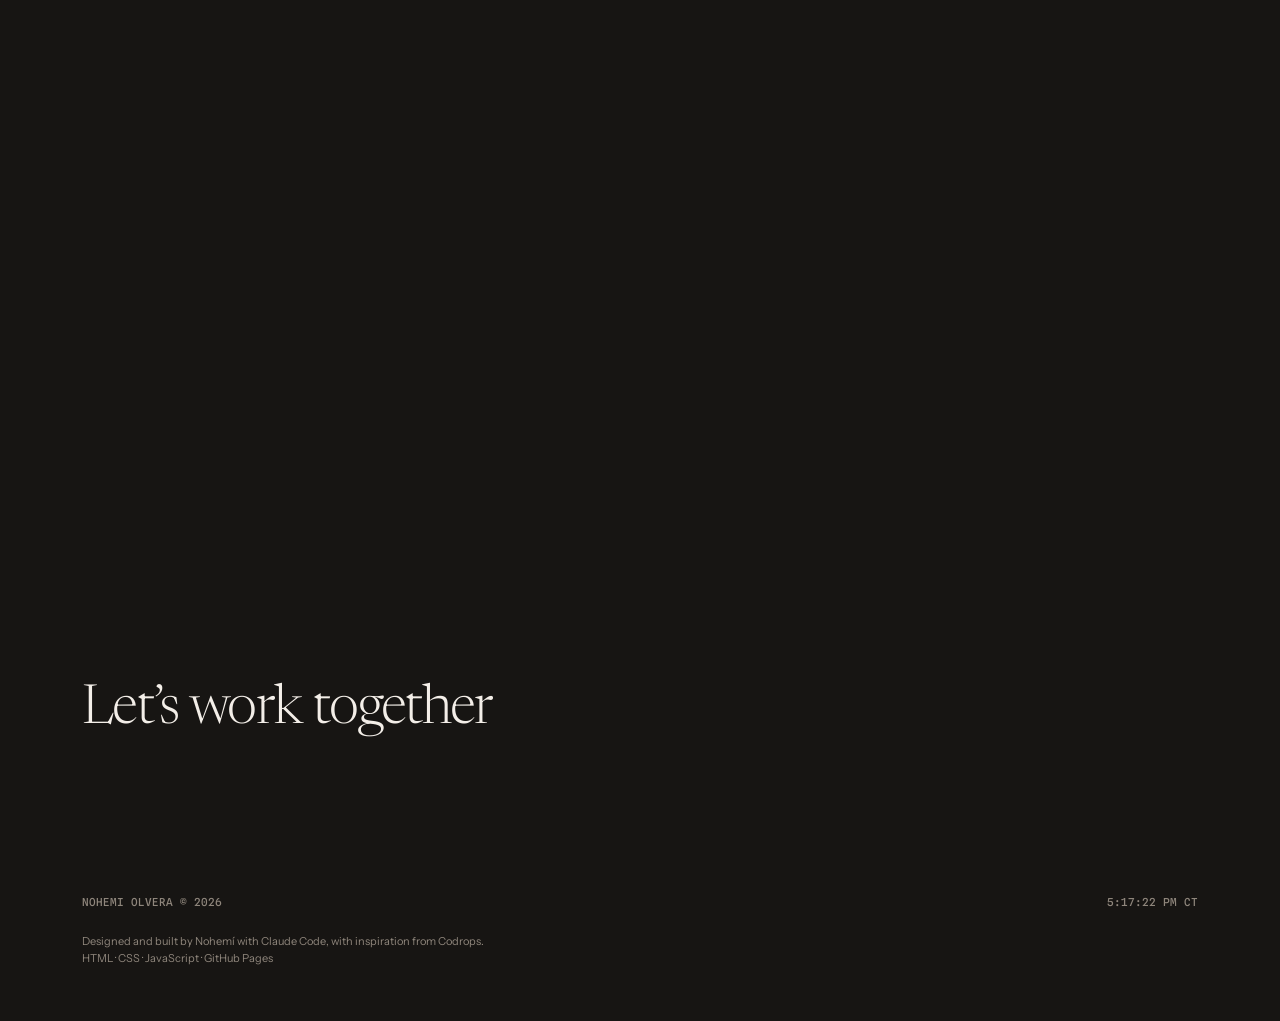
==== commit 84fd3676: "Smoother homepage on phones: rows swipe natively, off-screen rows aren't rendered; mobile caption an" ====
--- a/index.html
+++ b/index.html
@@ -13,7 +13,7 @@
 	<meta name="theme-color" content="#171513">
 	<script src="theme.js?v=20261105c"></script>
 	<script src="transition.js"></script>
-	<link rel="stylesheet" href="style.css?v=20261114f">
+	<link rel="stylesheet" href="style.css?v=20261114g">
 	<script>document.documentElement.classList.add('js')</script>
 	<style>
 		/* Homepage: centered hero with a link down to the work, then one tall row per project, each strip running
@@ -108,8 +108,15 @@
 		.home-rows .work-card--sys:hover .sys { transform: scale(1.03); }
 		/* Tall strips: about one project per screen, so each gets your full attention as you scroll. */
 		.home-rows .work-row-tile { height: clamp(280px, min(62vh, 42vw), 640px); }
+		.home-rows .work-row-track { contain-intrinsic-height: auto clamp(280px, min(62vh, 42vw), 640px); }
 		@media (max-width: 720px) {
 			.home-rows .work-row-tile { height: clamp(220px, 58vw, 360px); }
+			.home-rows .work-row-track { contain-intrinsic-height: auto clamp(220px, 58vw, 360px); }
+			.home-rows .work-row-desc { font-size: 15px; }
+			/* Captioned cards: the piece a little smaller and higher, so it clears the caption. */
+			.home-rows .work-card:has(.work-card-caption) > :is(video, .sys) { width: 74%; margin-bottom: 9%; }
+			.home-rows .work-card-caption,
+			.home-rows .work-card--sys .work-card-caption { left: 13%; right: 13%; font-size: 12px; bottom: 6%; } /* lined up with the smaller piece */
 		}
 	</style>
 </head>
@@ -393,7 +400,7 @@
 
 	<script src="header.js"></script>
 	<script src="fade.js"></script>
-	<script src="work-rows.js"></script>
+	<script src="work-rows.js?v=20261114"></script>
 	<script src="system-diagram.js?v=20261114"></script>
 	<script src="ascii-live.js"></script>
 	<script src="video.js"></script>
--- a/style.css
+++ b/style.css
@@ -1674,3 +1674,8 @@
 
 /* The rows bleed to the window edge; 100vw counts the scrollbar, so clip any sideways overflow. */
 body:has(.work--rows) { overflow-x: clip; }
+/* Strips off screen aren't rendered at all, so their videos and animations cost nothing until they're near. */
+.work-row-track { content-visibility: auto; contain-intrinsic-height: auto clamp(180px, 22vw, 320px); }
+/* Touch screens (work-rows.js): no drift, the strip swipes natively and settles on each preview. */
+.work-row-track.is-still { scroll-snap-type: x proximity; scroll-padding-inline: var(--edge); cursor: auto; }
+.work-row-track.is-still > * { scroll-snap-align: start; }
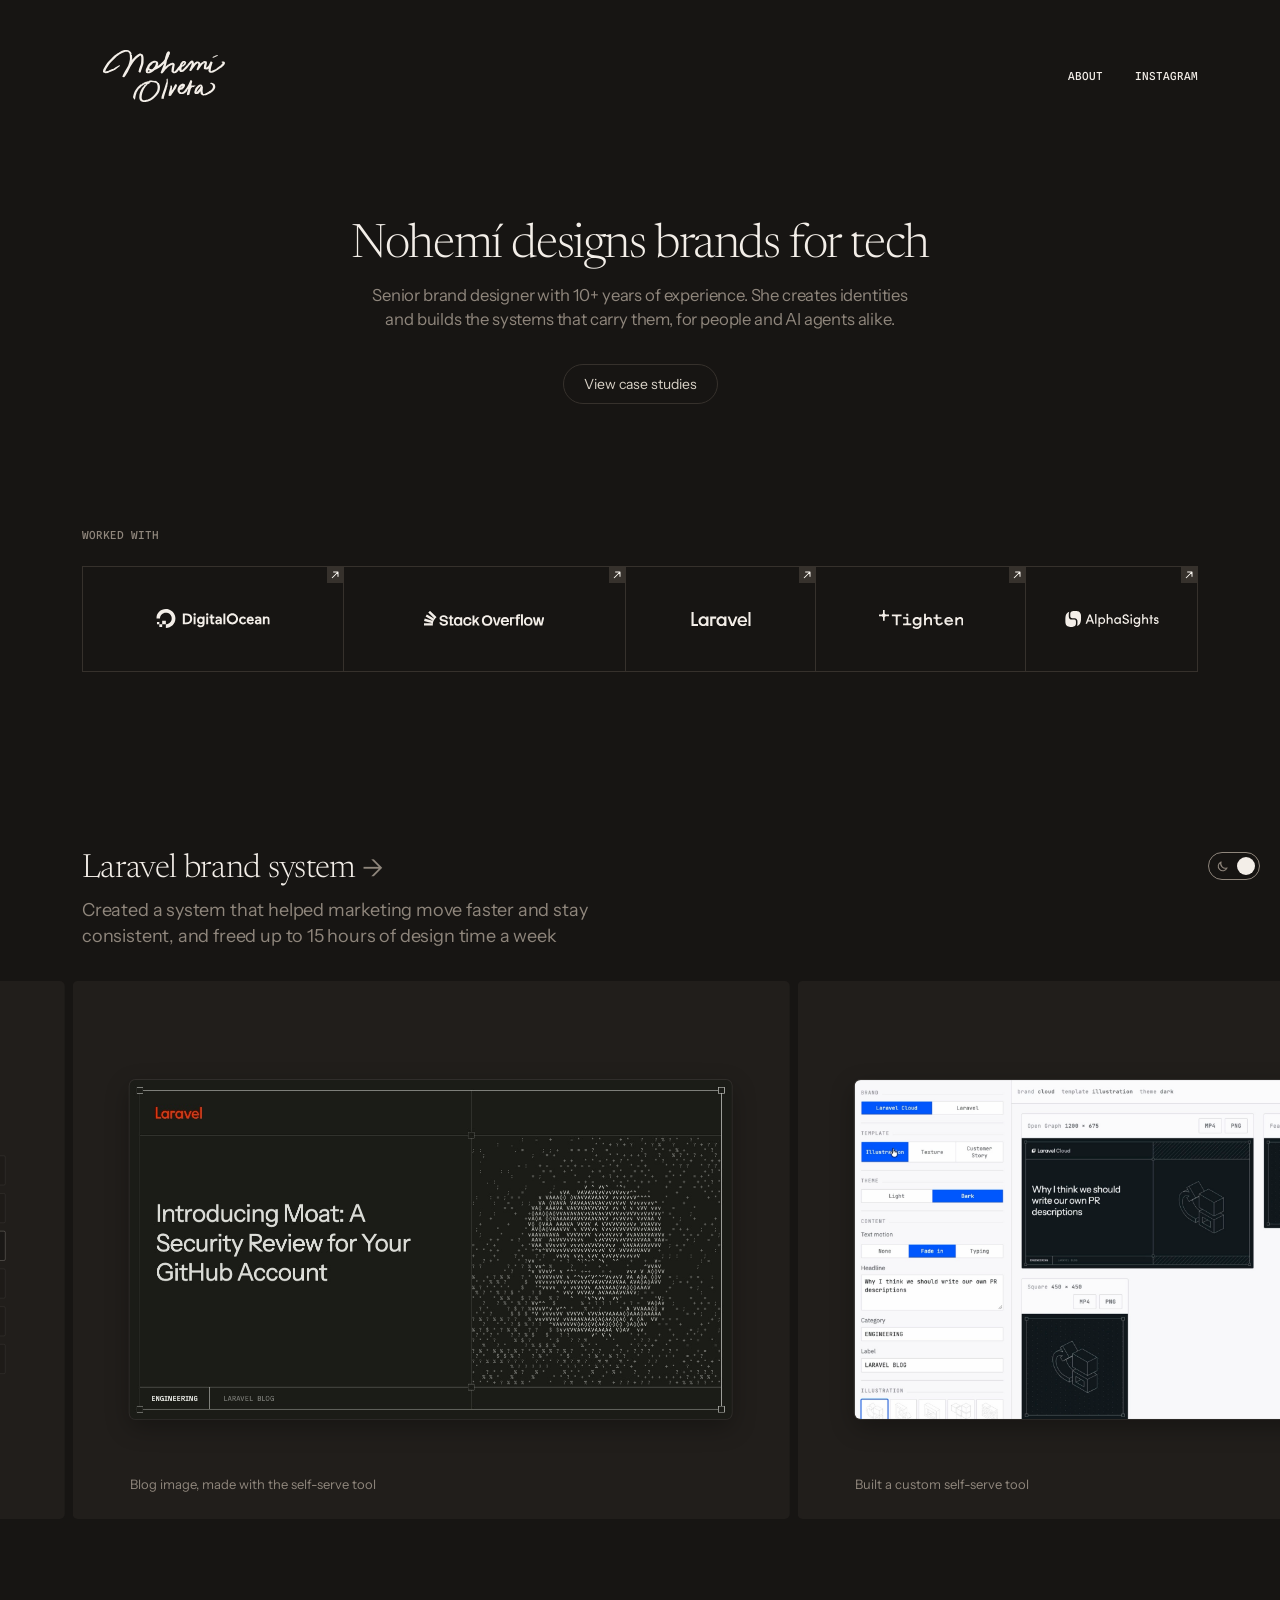
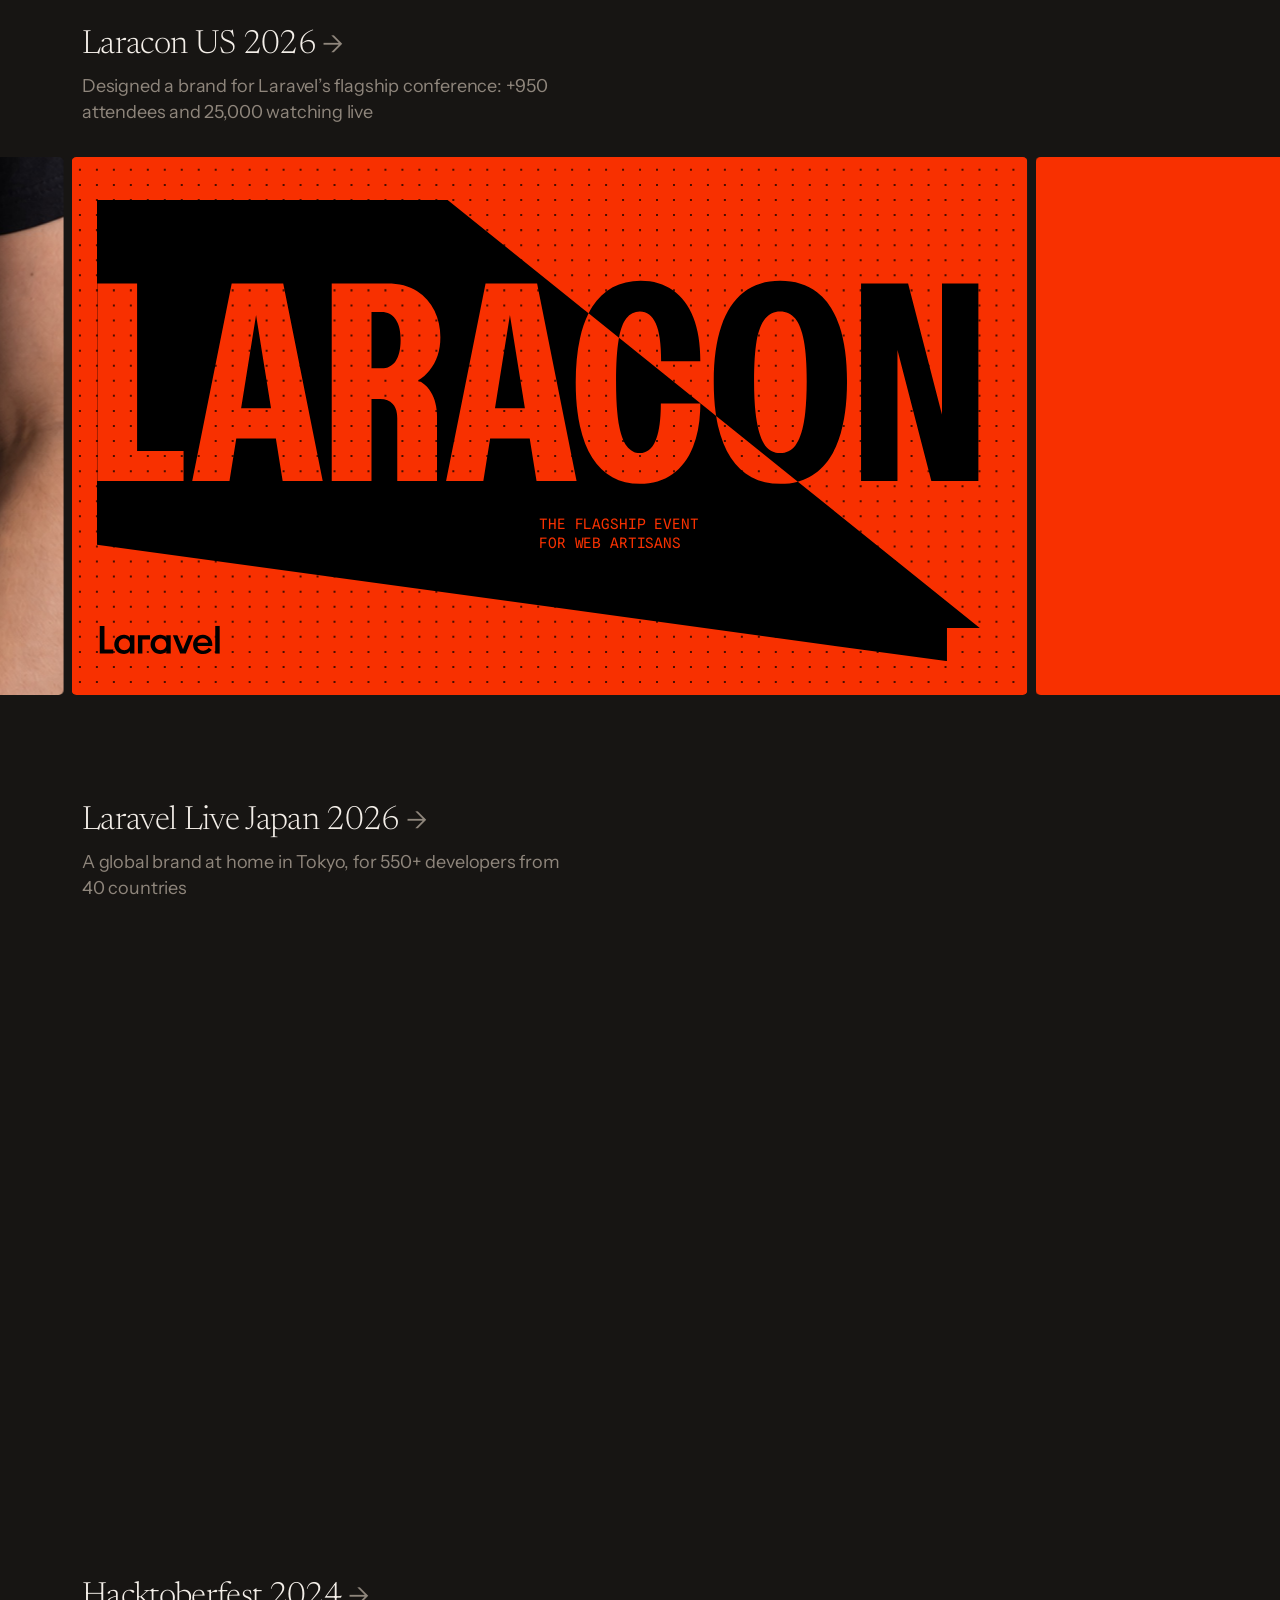
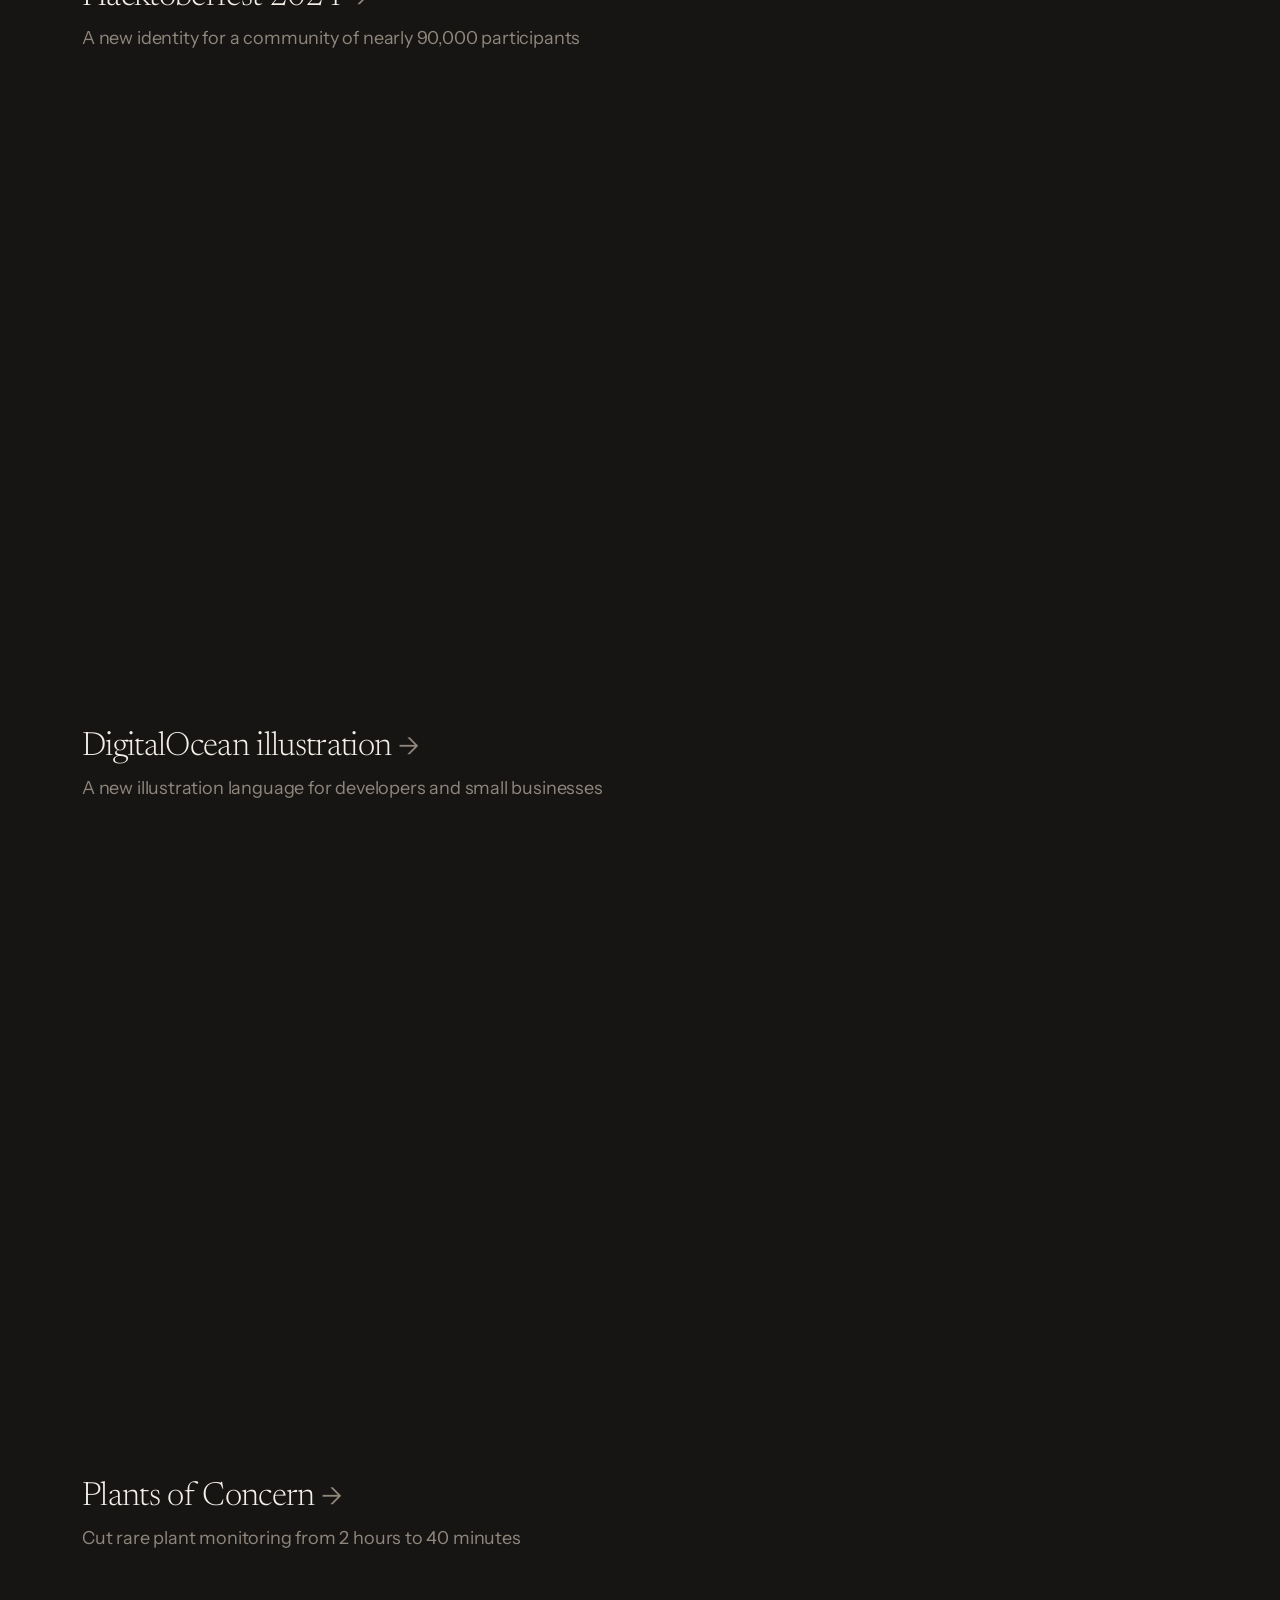
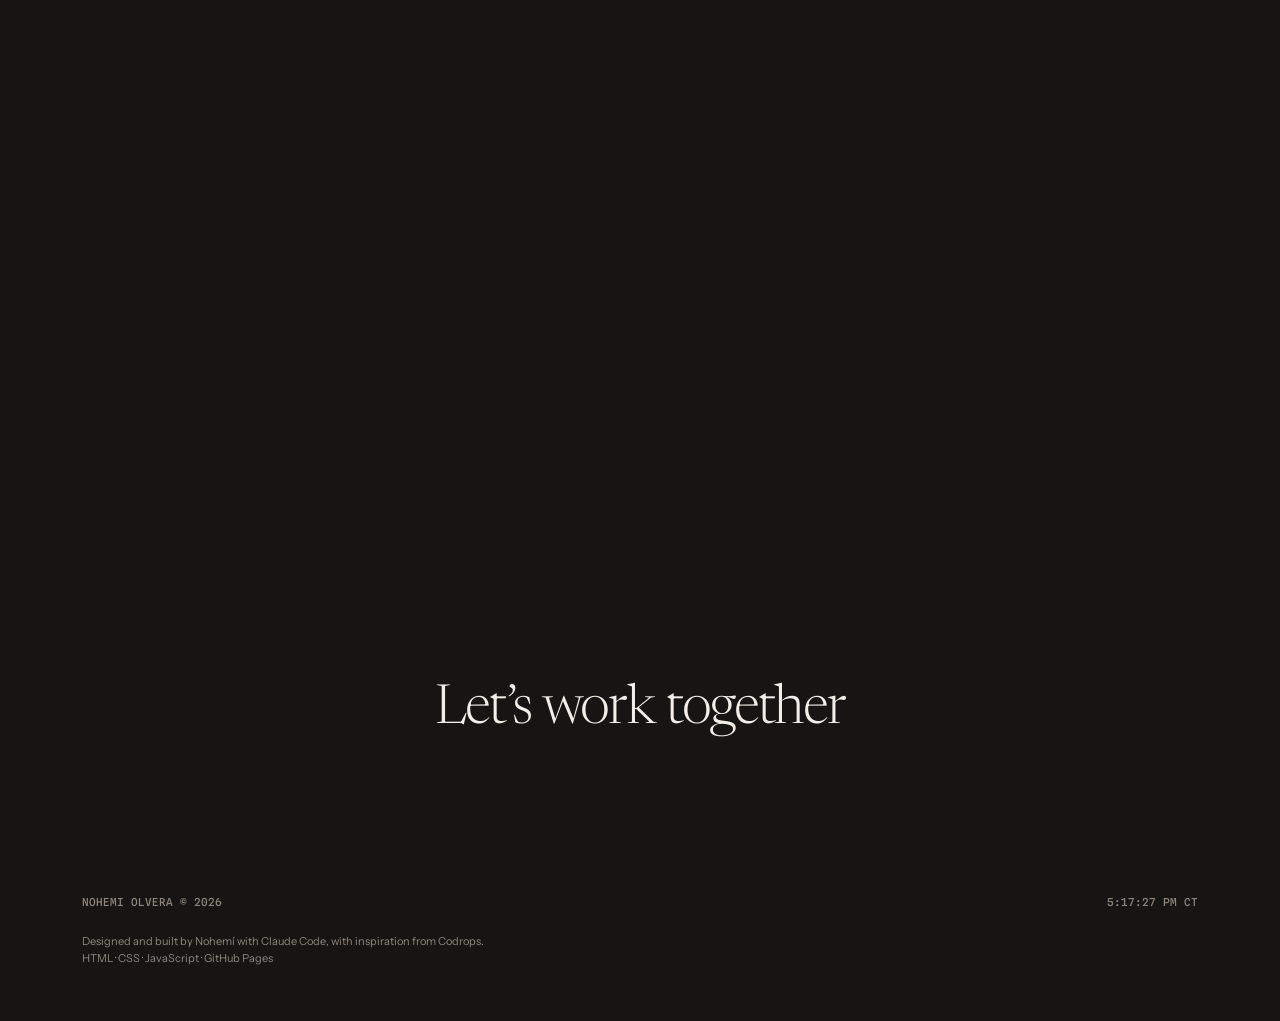
==== commit 564404f0: "Homepage rows move smoothly: transforms, endless loop without copies, drag and swipe with momentum; " ====
--- a/index.html
+++ b/index.html
@@ -13,7 +13,7 @@
 	<meta name="theme-color" content="#171513">
 	<script src="theme.js?v=20261105c"></script>
 	<script src="transition.js"></script>
-	<link rel="stylesheet" href="style.css?v=20261114g">
+	<link rel="stylesheet" href="style.css?v=20261114i">
 	<script>document.documentElement.classList.add('js')</script>
 	<style>
 		/* Homepage: centered hero with a link down to the work, then one tall row per project, each strip running
@@ -120,7 +120,7 @@
 		}
 	</style>
 </head>
-<body class="home-rows" data-row-speed="12">
+<body class="home-rows" data-row-speed="40">
 	<header class="site-header">
 		<a class="logo" href="index.html" aria-label="Nohemí Olvera, home"><img src="assets/logo-signature.svg" width="143" height="61" alt=""></a>
 		<nav class="nav" aria-label="Main">
@@ -400,7 +400,7 @@
 
 	<script src="header.js"></script>
 	<script src="fade.js"></script>
-	<script src="work-rows.js?v=20261114"></script>
+	<script src="work-rows.js?v=20261114b"></script>
 	<script src="system-diagram.js?v=20261114"></script>
 	<script src="ascii-live.js"></script>
 	<script src="video.js"></script>
--- a/style.css
+++ b/style.css
@@ -412,11 +412,11 @@
 
 .site-footer { padding: 0 var(--gutter) 54px; }
 
-/* Big email link above the footer line, on the left. */
+/* Big email link above the footer line, centered. */
 .footer-cta {
 	display: block;
 	width: fit-content;
-	margin: 0 0 clamp(96px, 12vw, 172px);
+	margin: 0 auto clamp(96px, 12vw, 172px);
 	font-size: clamp(36px, 4.3vw, 62px); /* same as the hero headline */
 	font-weight: 300;
 	line-height: 1.1;
@@ -1676,6 +1676,6 @@
 body:has(.work--rows) { overflow-x: clip; }
 /* Strips off screen aren't rendered at all, so their videos and animations cost nothing until they're near. */
 .work-row-track { content-visibility: auto; contain-intrinsic-height: auto clamp(180px, 22vw, 320px); }
-/* Touch screens (work-rows.js): no drift, the strip swipes natively and settles on each preview. */
-.work-row-track.is-still { scroll-snap-type: x proximity; scroll-padding-inline: var(--edge); cursor: auto; }
-.work-row-track.is-still > * { scroll-snap-align: start; }
+/* Moved by work-rows.js with transforms: the strip doesn't scroll itself; vertical swipes still scroll the page. */
+.work-row-track.is-belt { overflow: hidden; touch-action: pan-y; user-select: none; -webkit-user-select: none; }
+.work-row-track.is-belt > * { will-change: transform; }
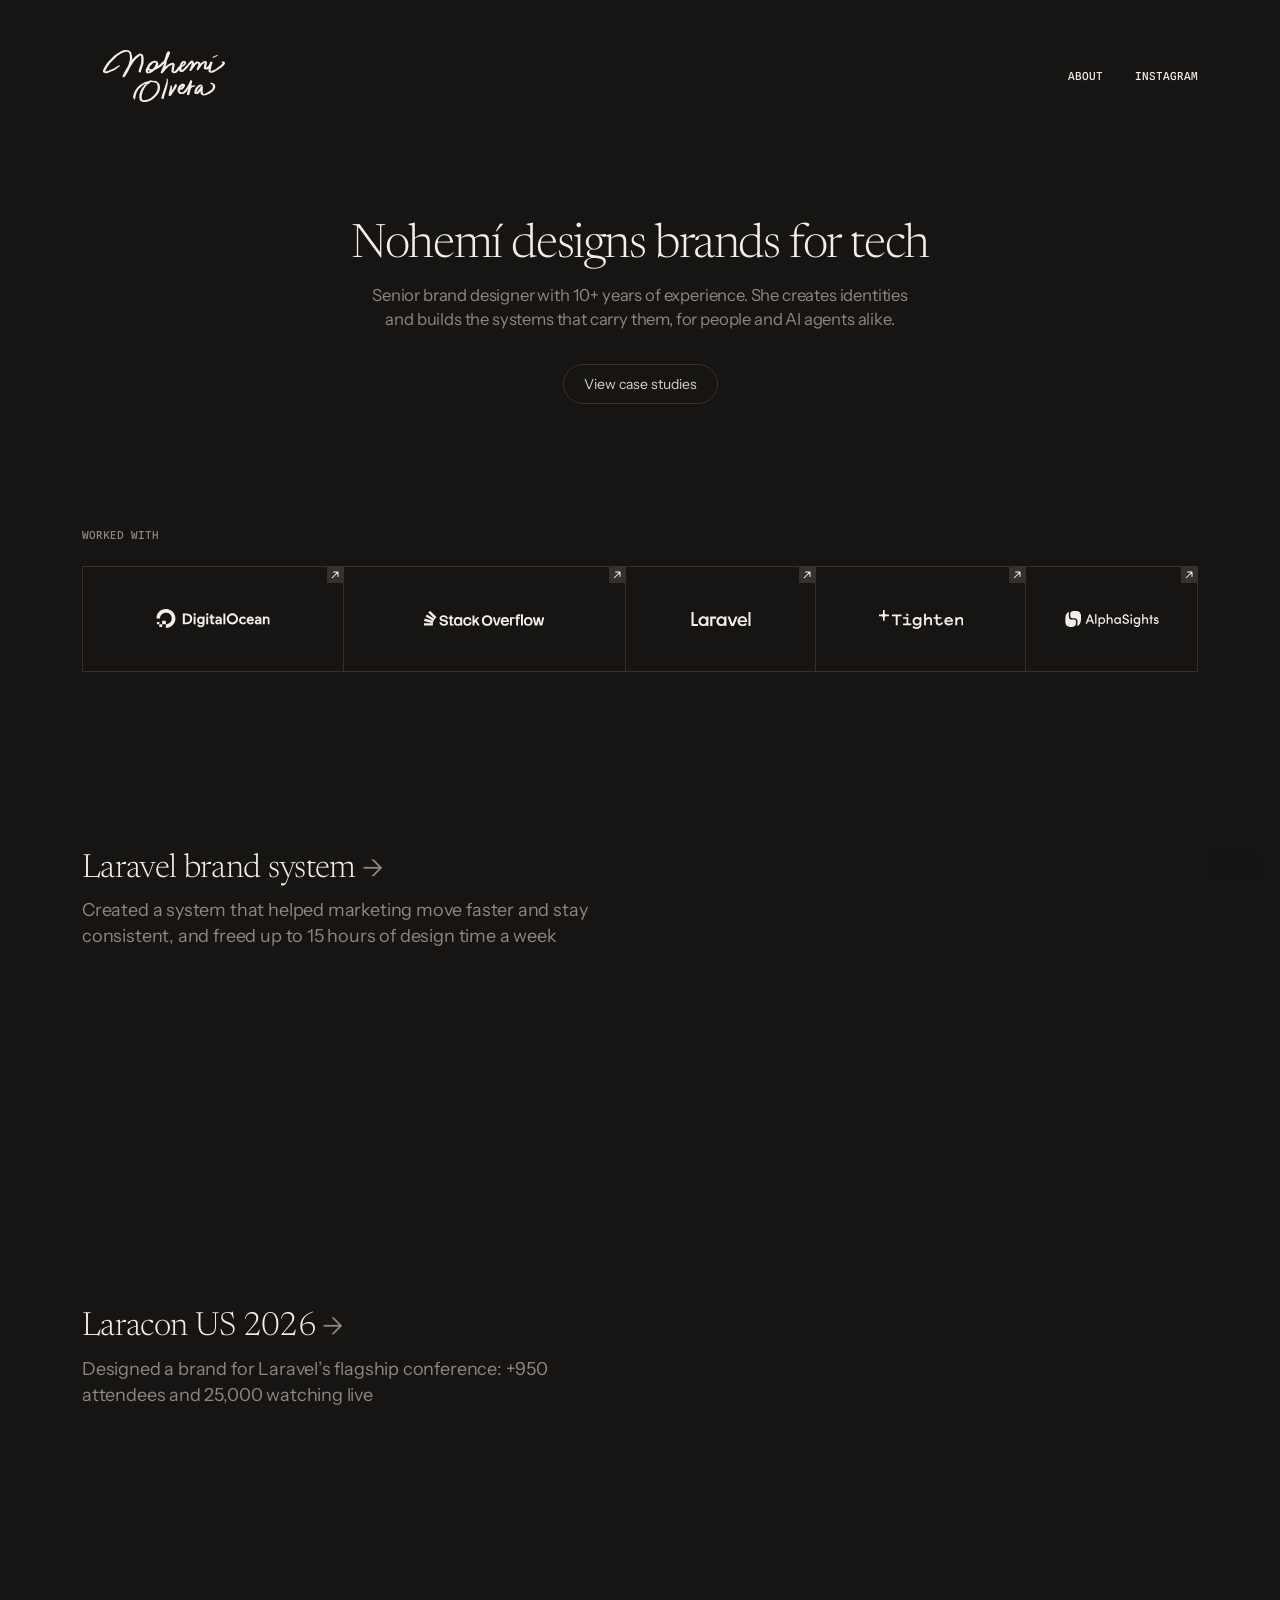
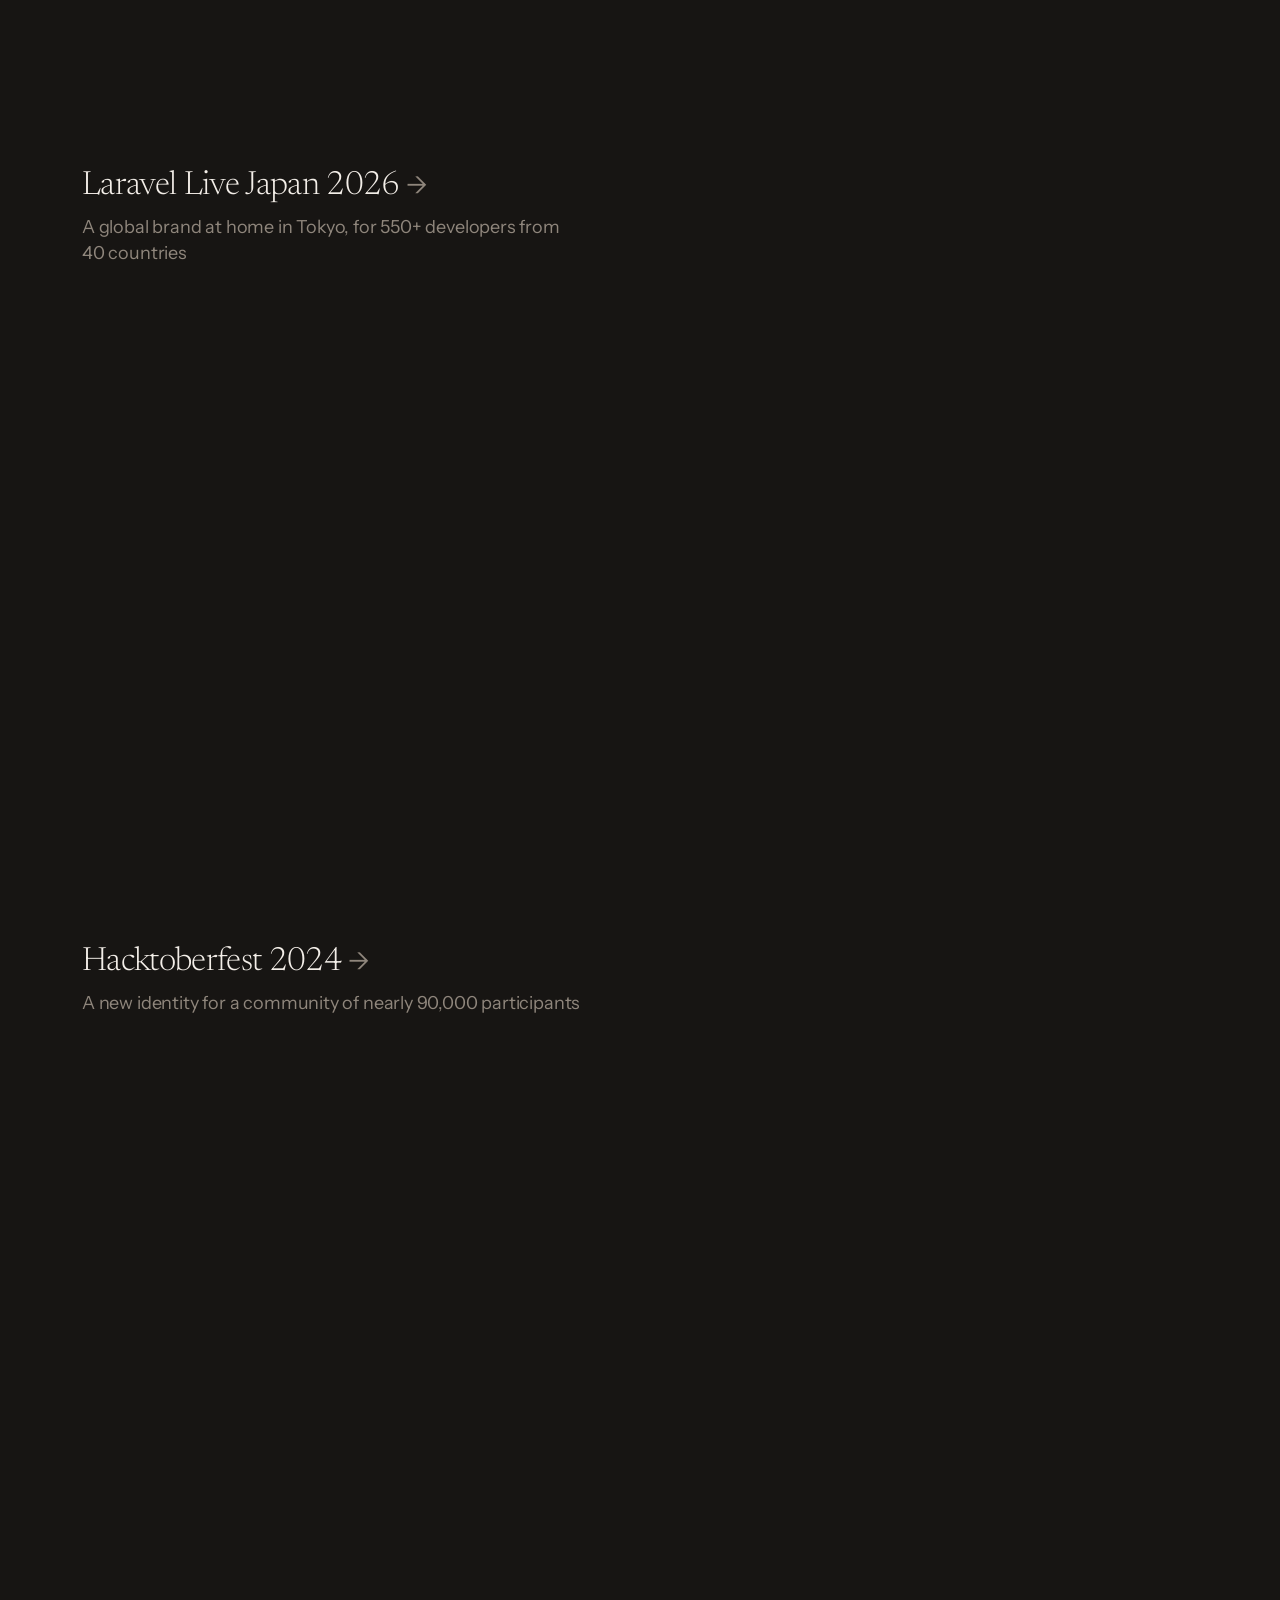
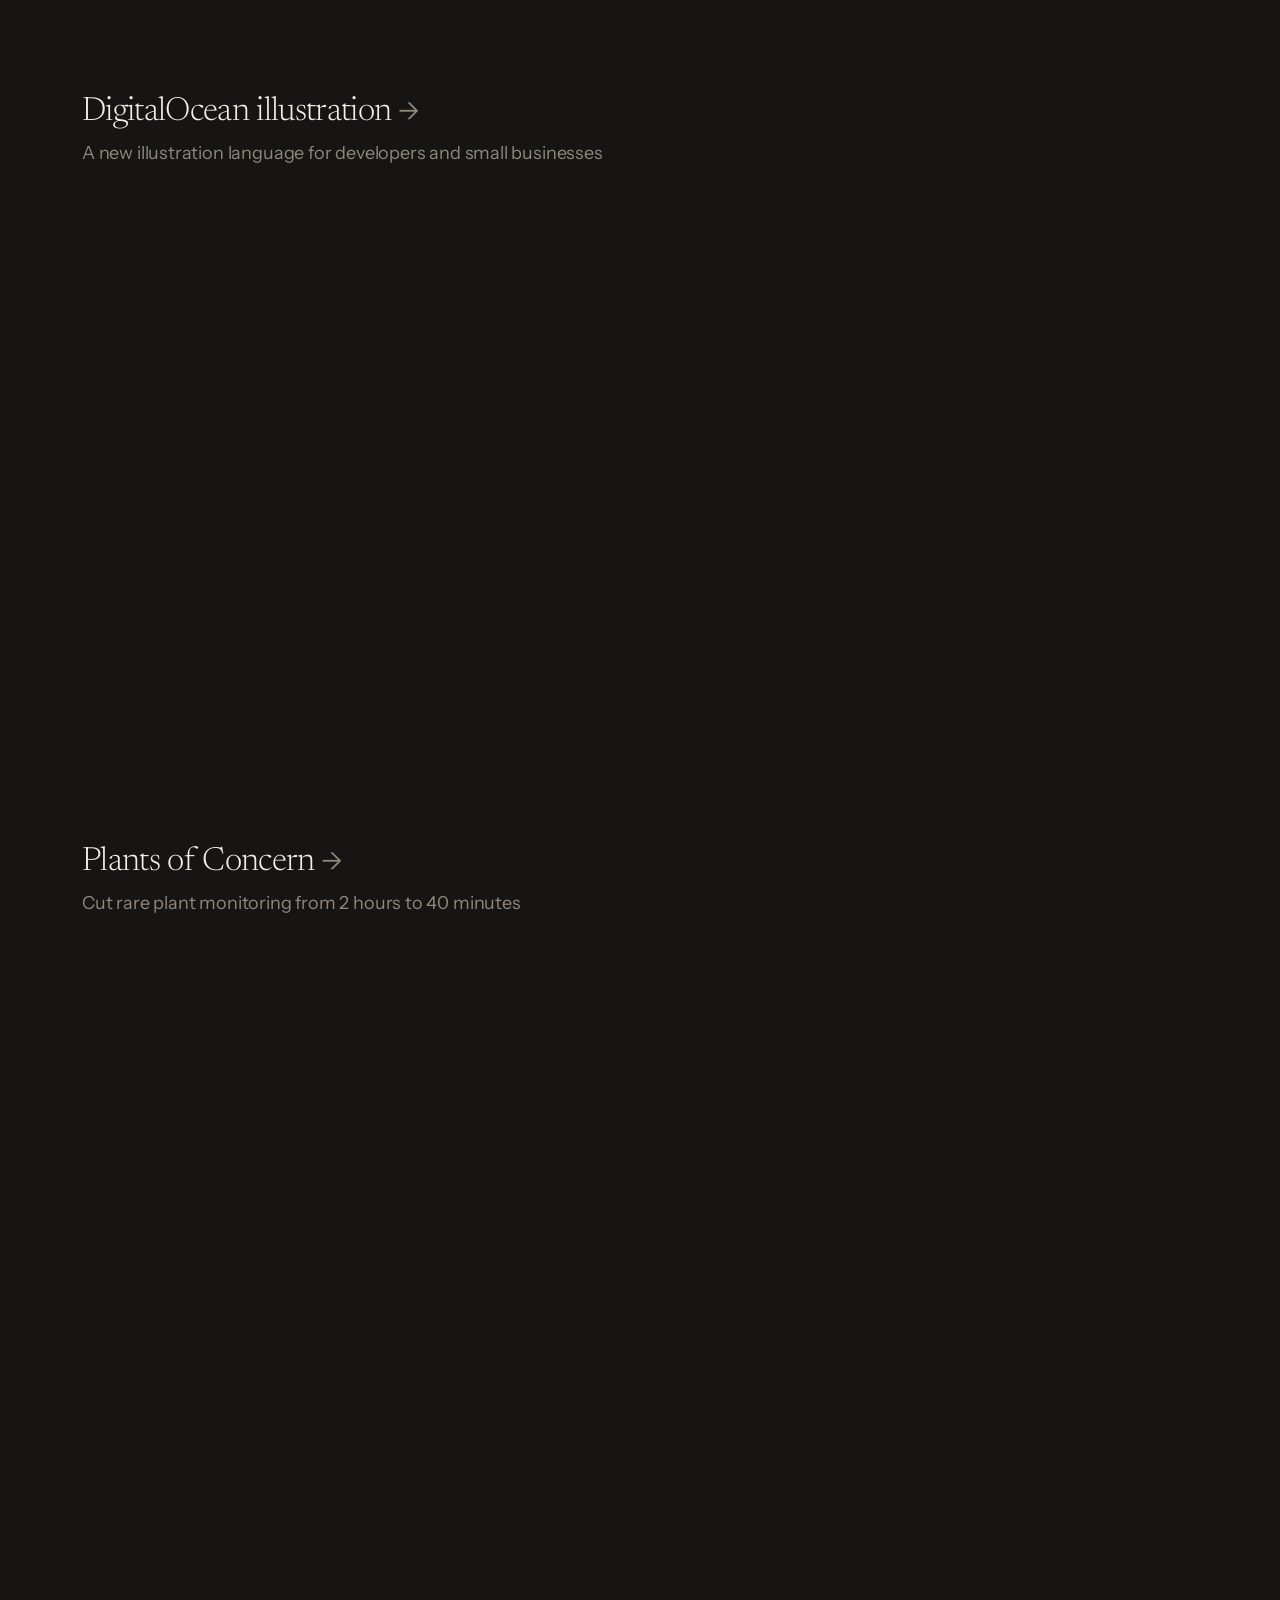
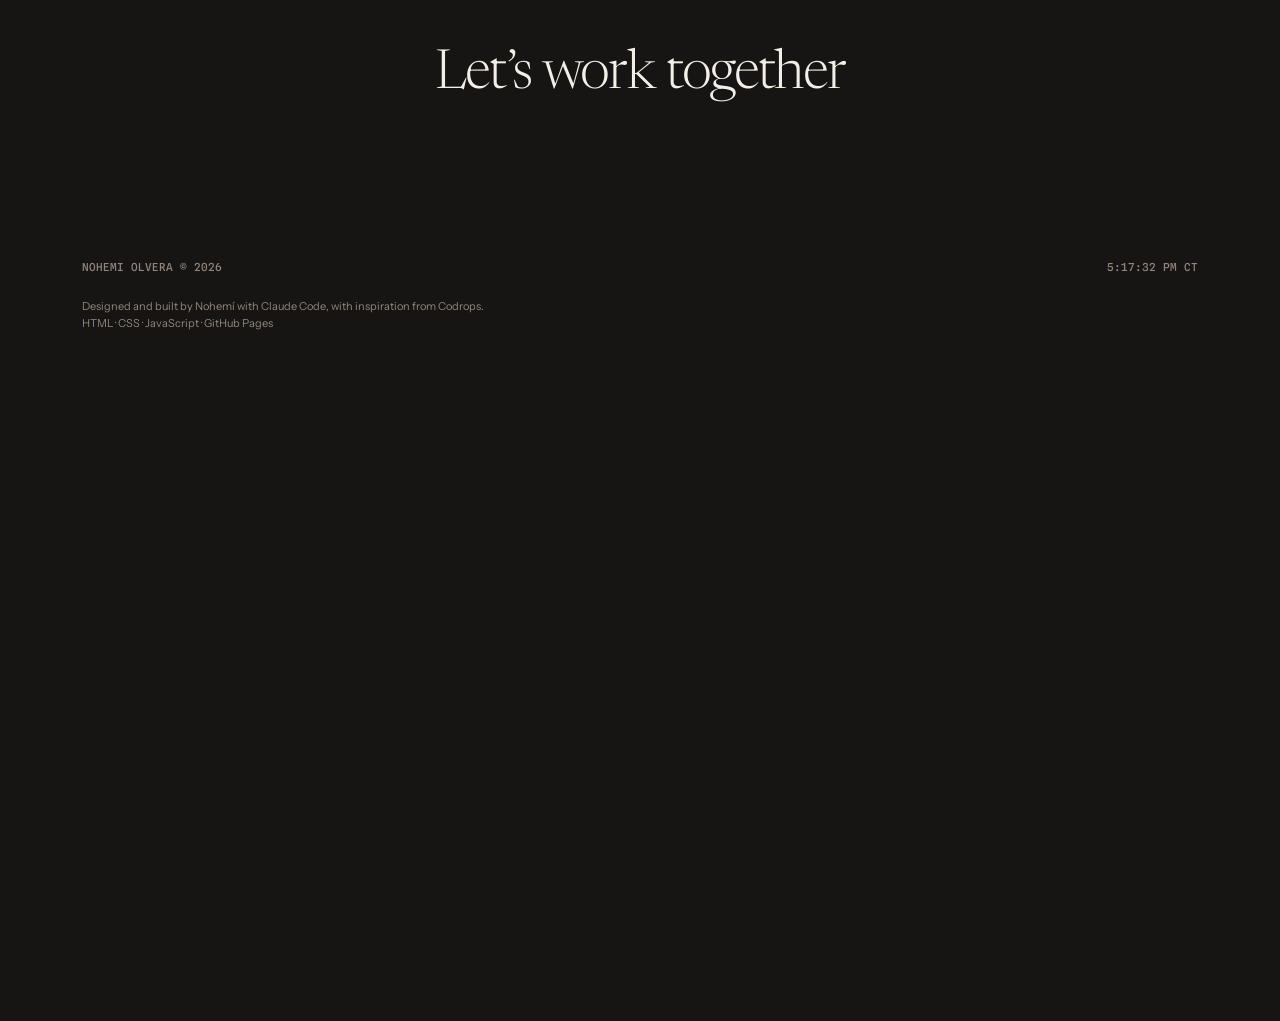
==== commit 1c3252ca: "Portfolio Co-Authored-By: Claude Opus 5.5 <noreply@anthropic.com>" ====
--- a/index.html
+++ b/index.html
@@ -13,7 +13,7 @@
 	<meta name="theme-color" content="#171513">
 	<script src="theme.js?v=20261105c"></script>
 	<script src="transition.js"></script>
-	<link rel="stylesheet" href="style.css?v=20261114i">
+	<link rel="stylesheet" href="style.css?v=20261114q">
 	<script>document.documentElement.classList.add('js')</script>
 	<style>
 		/* Homepage: centered hero with a link down to the work, then one tall row per project, each strip running
@@ -243,8 +243,8 @@
 						<div class="tile work-slide jp-slide">
 						<div class="jp-hero lc-anim is-visible jp-slide-inner" role="img" aria-label="Laravel Live Japan 2026 key visual: a pixel Mount Fuji beside the event name, the year, and the venue">
 							<div class="jp-illo">
-								<img class="jp-illo-frame" src="assets/jp-illustration-frame.svg" width="379" height="379" alt="">
-								<img class="jp-illo-art" src="assets/jp-illustration-art.svg" width="378" height="280" alt="">
+								<img class="jp-illo-frame" src="assets/jp-illustration-frame.svg?v=2" width="379" height="379" alt="">
+								<img class="jp-illo-art" src="assets/jp-illustration-art.svg?v=2" width="378" height="280" alt="">
 							</div>
 							<svg class="jp-text" viewBox="0 0 613 382" aria-hidden="true"><g class="jp-t1"><rect width="612.596" height="105.596" fill="#181818"/><path d="M20.368 93.7982V12.2493H32.3739V93.7982H20.368ZM26.2577 93.7982V83.9444H73.3748V93.7982H26.2577ZM117.712 93.7982C117.334 92.3636 117.07 90.7779 116.919 89.0412C116.843 87.3045 116.806 85.1903 116.806 82.6985H116.239V55.1758C116.239 51.4759 115.295 48.7198 113.408 46.9076C111.596 45.0199 108.688 44.0761 104.687 44.0761C100.836 44.0761 97.7398 44.8311 95.399 46.3413C93.1338 47.8515 91.8124 50.0035 91.4348 52.7973H80.2219C80.7504 47.3607 83.2044 43.0189 87.5839 39.7721C91.9634 36.5252 97.8153 34.9018 105.14 34.9018C112.69 34.9018 118.354 36.6763 122.129 40.2251C125.904 43.6985 127.792 48.8331 127.792 55.6288V82.6985C127.792 84.4352 127.905 86.2096 128.132 88.0218C128.358 89.834 128.698 91.7595 129.151 93.7982H117.712ZM97.7775 94.9308C91.8879 94.9308 87.2064 93.4962 83.733 90.6269C80.2596 87.6821 78.5229 83.7179 78.5229 78.7343C78.5229 73.5998 80.3351 69.5601 83.9595 66.6153C87.6594 63.5949 92.945 61.5562 99.8163 60.4991L118.844 57.441V65.7092L101.628 68.4275C97.7775 69.0315 94.8705 70.0509 92.9072 71.4855C91.0195 72.9202 90.0757 74.9967 90.0757 77.715C90.0757 80.3578 90.944 82.3587 92.6807 83.7179C94.4929 85.0015 97.098 85.6433 100.496 85.6433C105.026 85.6433 108.764 84.5485 111.709 82.3587C114.729 80.169 116.239 77.4129 116.239 74.0906L117.712 82.472C116.353 86.4739 113.936 89.5698 110.463 91.7595C106.99 93.8737 102.761 94.9308 97.7775 94.9308ZM141.485 93.7982V36.0344H152.698V50.4187H153.265V93.7982H141.485ZM153.265 63.6704L151.792 49.9657C153.151 45.0577 155.492 41.32 158.814 38.7527C162.137 36.1854 166.101 34.9018 170.707 34.9018C172.444 34.9018 173.652 35.0528 174.331 35.3549V46.4546C173.954 46.3036 173.425 46.228 172.746 46.228C172.066 46.1525 171.236 46.1148 170.254 46.1148C164.591 46.1148 160.325 47.5872 157.455 50.532C154.661 53.4768 153.265 57.8563 153.265 63.6704ZM216.599 93.7982C216.222 92.3636 215.958 90.7779 215.807 89.0412C215.731 87.3045 215.693 85.1903 215.693 82.6985H215.127V55.1758C215.127 51.4759 214.183 48.7198 212.295 46.9076C210.483 45.0199 207.576 44.0761 203.574 44.0761C199.723 44.0761 196.628 44.8311 194.287 46.3413C192.022 47.8515 190.7 50.0035 190.323 52.7973H179.11C179.638 47.3607 182.092 43.0189 186.472 39.7721C190.851 36.5252 196.703 34.9018 204.027 34.9018C211.578 34.9018 217.241 36.6763 221.017 40.2251C224.792 43.6985 226.68 48.8331 226.68 55.6288V82.6985C226.68 84.4352 226.793 86.2096 227.02 88.0218C227.246 89.834 227.586 91.7595 228.039 93.7982H216.599ZM196.665 94.9308C190.776 94.9308 186.094 93.4962 182.621 90.6269C179.147 87.6821 177.411 83.7179 177.411 78.7343C177.411 73.5998 179.223 69.5601 182.847 66.6153C186.547 63.5949 191.833 61.5562 198.704 60.4991L217.732 57.441V65.7092L200.516 68.4275C196.665 69.0315 193.758 70.0509 191.795 71.4855C189.907 72.9202 188.963 74.9967 188.963 77.715C188.963 80.3578 189.832 82.3587 191.568 83.7179C193.381 85.0015 195.986 85.6433 199.384 85.6433C203.914 85.6433 207.652 84.5485 210.597 82.3587C213.617 80.169 215.127 77.4129 215.127 74.0906L216.599 82.472C215.24 86.4739 212.824 89.5698 209.351 91.7595C205.877 93.8737 201.649 94.9308 196.665 94.9308ZM254.034 93.7982L230.475 36.0344H243.047L262.302 88.4749H256.752L275.78 36.0344H287.899L264.454 93.7982H254.034ZM318.661 94.9308C312.847 94.9308 307.712 93.6472 303.258 91.0799C298.878 88.5126 295.442 84.9638 292.951 80.4333C290.459 75.9028 289.213 70.6927 289.213 64.8031C289.213 58.8379 290.421 53.6278 292.837 49.1729C295.329 44.6424 298.803 41.1312 303.258 38.6395C307.712 36.1477 312.809 34.9018 318.548 34.9018C324.136 34.9018 328.968 36.1099 333.046 38.5262C337.198 40.867 340.37 44.1516 342.56 48.38C344.825 52.6085 345.957 57.6298 345.957 63.4439C345.957 64.35 345.92 65.2184 345.844 66.049C345.844 66.804 345.769 67.5969 345.618 68.4275H297.141V59.593H337.349L334.405 63.1041C334.405 56.9125 333.008 52.1932 330.214 48.9463C327.42 45.6995 323.531 44.0761 318.548 44.0761C313.187 44.0761 308.921 45.926 305.749 49.6259C302.653 53.2503 301.105 58.3094 301.105 64.8031C301.105 71.3723 302.653 76.5068 305.749 80.2067C308.921 83.9066 313.3 85.7566 318.888 85.7566C322.286 85.7566 325.23 85.077 327.722 83.7179C330.214 82.2832 332.064 80.2067 333.272 77.4884H344.372C342.484 82.925 339.275 87.1912 334.744 90.2871C330.289 93.3829 324.928 94.9308 318.661 94.9308ZM355.741 93.7982V12.2493H367.521V93.7982H355.741ZM401.982 93.7982V12.2493H413.988V93.7982H401.982ZM407.872 93.7982V83.9444H454.989V93.7982H407.872ZM463.203 93.7982V36.0344H474.983V93.7982H463.203ZM462.637 24.7082V11.4565H475.662V24.7082H462.637ZM504.905 93.7982L481.347 36.0344H493.919L513.173 88.4749H507.623L526.651 36.0344H538.771L515.325 93.7982H504.905ZM569.533 94.9308C563.719 94.9308 558.584 93.6472 554.129 91.0799C549.75 88.5126 546.314 84.9638 543.822 80.4333C541.33 75.9028 540.085 70.6927 540.085 64.8031C540.085 58.8379 541.293 53.6278 543.709 49.1729C546.201 44.6424 549.674 41.1312 554.129 38.6395C558.584 36.1477 563.681 34.9018 569.419 34.9018C575.007 34.9018 579.84 36.1099 583.917 38.5262C588.07 40.867 591.241 44.1516 593.431 48.38C595.696 52.6085 596.829 57.6298 596.829 63.4439C596.829 64.35 596.791 65.2184 596.716 66.049C596.716 66.804 596.64 67.5969 596.489 68.4275H548.013V59.593H588.221L585.276 63.1041C585.276 56.9125 583.879 52.1932 581.086 48.9463C578.292 45.6995 574.403 44.0761 569.419 44.0761C564.058 44.0761 559.792 45.926 556.621 49.6259C553.525 53.2503 551.977 58.3094 551.977 64.8031C551.977 71.3723 553.525 76.5068 556.621 80.2067C559.792 83.9066 564.172 85.7566 569.759 85.7566C573.157 85.7566 576.102 85.077 578.594 83.7179C581.086 82.2832 582.935 80.2067 584.144 77.4884H595.243C593.356 82.925 590.147 87.1912 585.616 90.2871C581.161 93.3829 575.8 94.9308 569.533 94.9308Z" fill="white"/></g><g class="jp-t2"><rect width="325.596" height="105.596" transform="translate(0 118.181)" fill="#181818"/><path d="M27.895 213.112C25.0256 213.112 22.2696 212.885 19.6268 212.432C16.984 212.055 15.0586 211.564 13.8504 210.96V200.766C15.5116 201.446 17.5126 202.012 19.8533 202.465C22.1941 202.918 24.5726 203.145 26.9889 203.145C31.9724 203.145 35.7101 202.125 38.2018 200.087C40.7691 197.972 42.0527 194.65 42.0527 190.12V130.43H54.0586V190.573C54.0586 198.123 51.8311 203.787 47.3761 207.562C42.9211 211.262 36.4274 213.112 27.895 213.112ZM102.607 211.979C102.23 210.545 101.966 208.959 101.815 207.222C101.739 205.486 101.701 203.371 101.701 200.88H101.135V173.357C101.135 169.657 100.191 166.901 98.3034 165.089C96.4912 163.201 93.5842 162.257 89.5822 162.257C85.7313 162.257 82.6355 163.012 80.2947 164.522C78.0295 166.032 76.7081 168.184 76.3305 170.978H65.1176C65.6461 165.542 68.1001 161.2 72.4796 157.953C76.8591 154.706 82.711 153.083 90.0353 153.083C97.5861 153.083 103.249 154.857 107.025 158.406C110.8 161.88 112.688 167.014 112.688 173.81V200.88C112.688 202.616 112.801 204.391 113.028 206.203C113.254 208.015 113.594 209.941 114.047 211.979H102.607ZM82.6732 213.112C76.7836 213.112 72.1021 211.677 68.6287 208.808C65.1553 205.863 63.4186 201.899 63.4186 196.915C63.4186 191.781 65.2308 187.741 68.8552 184.796C72.5551 181.776 77.8407 179.737 84.7119 178.68L103.74 175.622V183.89L86.5241 186.608C82.6732 187.213 79.7662 188.232 77.8029 189.667C75.9152 191.101 74.9714 193.178 74.9714 195.896C74.9714 198.539 75.8397 200.54 77.5764 201.899C79.3886 203.183 81.9936 203.824 85.3915 203.824C89.922 203.824 93.6597 202.729 96.6045 200.54C99.6248 198.35 101.135 195.594 101.135 192.272L102.607 200.653C101.248 204.655 98.832 207.751 95.3586 209.941C91.8852 212.055 87.6568 213.112 82.6732 213.112ZM157.188 212.999C151.752 212.999 147.221 211.715 143.597 209.148C140.048 206.505 137.707 202.843 136.575 198.161L138.16 197.935V235.198H126.381V154.215H137.594V167.467L136.461 167.127C137.669 162.748 140.237 159.312 144.163 156.82C148.09 154.329 152.696 153.083 157.981 153.083C163.191 153.083 167.684 154.329 171.459 156.82C175.31 159.312 178.255 162.786 180.294 167.241C182.408 171.696 183.465 176.906 183.465 182.871C183.465 188.911 182.37 194.197 180.181 198.728C177.991 203.258 174.933 206.769 171.006 209.261C167.08 211.753 162.474 212.999 157.188 212.999ZM154.697 203.258C159.831 203.258 163.909 201.446 166.929 197.821C169.949 194.197 171.459 189.214 171.459 182.871C171.459 176.604 169.949 171.733 166.929 168.26C163.909 164.711 159.793 162.937 154.583 162.937C149.449 162.937 145.334 164.749 142.238 168.373C139.217 171.922 137.707 176.868 137.707 183.211C137.707 189.402 139.217 194.31 142.238 197.935C145.334 201.484 149.486 203.258 154.697 203.258ZM229.479 211.979C229.101 210.545 228.837 208.959 228.686 207.222C228.611 205.486 228.573 203.371 228.573 200.88H228.006V173.357C228.006 169.657 227.063 166.901 225.175 165.089C223.363 163.201 220.456 162.257 216.454 162.257C212.603 162.257 209.507 163.012 207.166 164.522C204.901 166.032 203.58 168.184 203.202 170.978H191.989C192.518 165.542 194.972 161.2 199.351 157.953C203.731 154.706 209.582 153.083 216.907 153.083C224.458 153.083 230.121 154.857 233.896 158.406C237.672 161.88 239.559 167.014 239.559 173.81V200.88C239.559 202.616 239.673 204.391 239.899 206.203C240.126 208.015 240.465 209.941 240.918 211.979H229.479ZM209.545 213.112C203.655 213.112 198.974 211.677 195.5 208.808C192.027 205.863 190.29 201.899 190.29 196.915C190.29 191.781 192.102 187.741 195.727 184.796C199.427 181.776 204.712 179.737 211.583 178.68L230.612 175.622V183.89L213.396 186.608C209.545 187.213 206.638 188.232 204.674 189.667C202.787 191.101 201.843 193.178 201.843 195.896C201.843 198.539 202.711 200.54 204.448 201.899C206.26 203.183 208.865 203.824 212.263 203.824C216.794 203.824 220.531 202.729 223.476 200.54C226.496 198.35 228.006 195.594 228.006 192.272L229.479 200.653C228.12 204.655 225.703 207.751 222.23 209.941C218.757 212.055 214.528 213.112 209.545 213.112ZM253.252 211.979V154.215H264.465V167.807H265.032V211.979H253.252ZM294.253 211.979V174.829C294.253 170.827 293.234 167.845 291.195 165.881C289.232 163.918 286.287 162.937 282.361 162.937C278.963 162.937 275.943 163.692 273.3 165.202C270.733 166.712 268.694 168.789 267.184 171.431C265.749 174.074 265.032 177.208 265.032 180.832L263.559 167.014C265.447 162.71 268.354 159.312 272.281 156.82C276.207 154.329 280.775 153.083 285.985 153.083C292.177 153.083 297.047 154.82 300.596 158.293C304.145 161.766 305.919 166.372 305.919 172.111V211.979H294.253Z" fill="white"/></g><g class="jp-y"><rect x="122.328" y="380.762" width="122.328" height="122.334" transform="rotate(-180 122.328 380.762)" fill="white"/><path d="M77.7364 316.803C75.0136 316.803 72.6002 316.076 70.4963 314.622C68.3923 313.137 66.7369 311.094 65.5302 308.495C64.3545 305.865 63.7666 302.864 63.7666 299.491C63.7666 296.118 64.3545 293.163 65.5302 290.626C66.706 288.058 68.3459 286.062 70.4498 284.639C72.5848 283.184 75.0136 282.457 77.7364 282.457C80.4902 282.457 82.919 283.184 85.023 284.639C87.127 286.062 88.7669 288.058 89.9426 290.626C91.1493 293.163 91.7527 296.118 91.7527 299.491C91.7527 302.895 91.1493 305.896 89.9426 308.495C88.7669 311.094 87.127 313.137 85.023 314.622C82.919 316.076 80.4902 316.803 77.7364 316.803ZM77.7364 311.744C79.4382 311.744 80.846 311.203 81.9599 310.12C83.0738 309.037 83.9092 307.567 84.4661 305.71C85.054 303.854 85.3479 301.765 85.3479 299.445C85.3479 297.124 85.0694 295.066 84.5125 293.272C83.9556 291.477 83.1047 290.069 81.9599 289.048C80.846 288.027 79.4382 287.516 77.7364 287.516C76.0656 287.516 74.6578 288.042 73.513 289.094C72.3991 290.115 71.5637 291.523 71.0068 293.318C70.4498 295.113 70.1714 297.155 70.1714 299.445C70.1714 301.796 70.4498 303.9 71.0068 305.757C71.5637 307.613 72.4146 309.083 73.5594 310.166C74.7042 311.218 76.0966 311.744 77.7364 311.744Z" fill="#181818"/><path d="M35.6144 316.339V311.559C38.7704 308.959 41.4004 306.716 43.5044 304.829C45.6393 302.91 47.341 301.224 48.6096 299.769C49.8782 298.315 50.7755 296.985 51.3015 295.778C51.8584 294.54 52.1369 293.333 52.1369 292.158C52.1369 290.61 51.7037 289.404 50.8374 288.537C49.971 287.671 48.7643 287.238 47.2173 287.238C45.6084 287.238 44.2934 287.717 43.2723 288.677C42.2513 289.605 41.6324 290.92 41.4159 292.622H35.2896C35.6299 289.497 36.883 287.021 39.0489 285.196C41.2147 283.37 44.0304 282.457 47.4958 282.457C50.9302 282.457 53.6221 283.354 55.5713 285.149C57.5516 286.913 58.5417 289.373 58.5417 292.529C58.5417 294.107 58.2632 295.639 57.7063 297.124C57.1803 298.578 56.283 300.11 55.0144 301.719C53.7768 303.297 52.106 305.045 50.002 306.964C47.9289 308.851 45.3299 311.002 42.2049 313.415L40.7661 311.559H59.145V316.339H35.6144Z" fill="#181818"/><path d="M77.0403 358.915C72.8014 358.915 69.5216 357.492 67.201 354.645C64.9114 351.768 63.7666 347.683 63.7666 342.392C63.7666 338.679 64.3081 335.492 65.391 332.831C66.5049 330.17 68.0829 328.128 70.125 326.704C72.198 325.281 74.6269 324.569 77.4116 324.569C80.5366 324.569 83.0892 325.42 85.0694 327.122C87.0497 328.793 88.2718 331.129 88.7359 334.13H82.6096C82.424 332.583 81.8516 331.408 80.8924 330.603C79.9642 329.768 78.7884 329.35 77.3651 329.35C74.9518 329.35 73.1262 330.386 71.8886 332.46C70.6819 334.533 70.0786 337.72 70.0786 342.021V345.038L68.779 344.62C69.0884 343.135 69.6918 341.851 70.5891 340.768C71.4864 339.685 72.6157 338.849 73.9771 338.261C75.3385 337.673 76.8391 337.379 78.479 337.379C80.6139 337.379 82.4859 337.828 84.0948 338.725C85.7037 339.623 86.9568 340.876 87.8541 342.485C88.7824 344.063 89.2465 345.935 89.2465 348.101C89.2465 350.267 88.7359 352.17 87.7149 353.81C86.6938 355.419 85.2706 356.672 83.445 357.569C81.6195 358.467 79.4846 358.915 77.0403 358.915ZM76.7154 354.135C78.479 354.135 79.9332 353.609 81.0781 352.557C82.2229 351.505 82.7953 350.019 82.7953 348.101C82.7953 346.152 82.2229 344.666 81.0781 343.645C79.9332 342.593 78.4481 342.067 76.6226 342.067C74.828 342.067 73.3119 342.578 72.0742 343.599C70.8675 344.589 70.2642 346.028 70.2642 347.915C70.2642 349.184 70.5581 350.298 71.146 351.257C71.7339 352.185 72.5074 352.897 73.4666 353.392C74.4567 353.887 75.5396 354.135 76.7154 354.135Z" fill="#181818"/><path d="M35.6144 358.452V353.671C38.7704 351.072 41.4004 348.829 43.5044 346.941C45.6393 345.023 47.341 343.337 48.6096 341.882C49.8782 340.428 50.7755 339.097 51.3015 337.891C51.8584 336.653 52.1369 335.446 52.1369 334.27C52.1369 332.723 51.7037 331.517 50.8374 330.65C49.971 329.784 48.7643 329.351 47.2173 329.351C45.6084 329.351 44.2934 329.83 43.2723 330.789C42.2513 331.718 41.6324 333.033 41.4159 334.735H35.2896C35.6299 331.609 36.883 329.134 39.0489 327.308C41.2147 325.483 44.0304 324.57 47.4958 324.57C50.9302 324.57 53.6221 325.467 55.5713 327.262C57.5516 329.026 58.5417 331.486 58.5417 334.642C58.5417 336.22 58.2632 337.752 57.7063 339.237C57.1803 340.691 56.283 342.223 55.0144 343.832C53.7768 345.41 52.106 347.158 50.002 349.076C47.9289 350.964 45.3299 353.114 42.2049 355.528L40.7661 353.671H59.145V358.452H35.6144Z" fill="#181818"/></g><g class="jp-v1"><rect width="444.596" height="54.5963" transform="translate(145.428 258.427)" fill="white"/><path d="M160.539 272.598H196.599V277.61H160.539V272.598ZM159.18 298.295H197.874V303.392H159.18V298.295ZM175.702 265.123H181.054V275.402H175.702V265.123ZM185.344 279.054L191.205 280.116C190.781 281.844 190.327 283.613 189.846 285.425C189.365 287.238 188.855 289.022 188.317 290.777C187.807 292.504 187.298 294.147 186.788 295.704C186.278 297.261 185.769 298.663 185.259 299.909L180.29 298.805C180.799 297.502 181.295 296.044 181.776 294.43C182.258 292.816 182.725 291.131 183.178 289.375C183.631 287.592 184.041 285.822 184.41 284.066C184.778 282.311 185.089 280.64 185.344 279.054ZM166.019 280.499L170.903 279.224C171.583 280.952 172.191 282.806 172.729 284.788C173.296 286.742 173.763 288.653 174.131 290.522C174.527 292.363 174.796 294.048 174.938 295.577L169.671 296.978C169.586 295.477 169.374 293.779 169.034 291.881C168.694 289.984 168.255 288.045 167.717 286.063C167.208 284.052 166.641 282.197 166.019 280.499ZM205.689 267.289H210.913V281.985C210.913 284.08 210.842 286.176 210.701 288.271C210.587 290.338 210.318 292.377 209.894 294.387C209.469 296.398 208.832 298.337 207.982 300.206C207.161 302.075 206.043 303.816 204.627 305.43C204.315 305.034 203.891 304.595 203.353 304.114C202.843 303.661 202.305 303.208 201.739 302.755C201.172 302.33 200.677 301.99 200.252 301.735C201.894 299.895 203.098 297.898 203.862 295.746C204.627 293.566 205.122 291.315 205.349 288.993C205.575 286.643 205.689 284.307 205.689 281.985V267.289ZM218.686 269.116H223.91V300.928H218.686V269.116ZM231.682 267.204H237.034V304.921H231.682V267.204ZM276.747 272.429C276.577 272.683 276.322 273.08 275.982 273.618C275.671 274.156 275.43 274.651 275.26 275.104C274.665 276.435 273.929 277.922 273.051 279.564C272.202 281.206 271.225 282.863 270.121 284.533C269.045 286.176 267.898 287.719 266.68 289.163C265.095 290.947 263.339 292.717 261.414 294.472C259.517 296.2 257.506 297.799 255.383 299.272C253.287 300.716 251.135 301.962 248.927 303.009L244.552 298.422C246.845 297.545 249.068 296.44 251.22 295.109C253.372 293.779 255.368 292.334 257.209 290.777C259.049 289.22 260.635 287.705 261.966 286.232C262.9 285.156 263.778 284.01 264.599 282.792C265.449 281.575 266.199 280.371 266.85 279.182C267.502 277.964 267.983 276.846 268.294 275.826C268.011 275.826 267.502 275.826 266.765 275.826C266.029 275.826 265.166 275.826 264.175 275.826C263.212 275.826 262.192 275.826 261.116 275.826C260.04 275.826 259.007 275.826 258.016 275.826C257.053 275.826 256.204 275.826 255.467 275.826C254.731 275.826 254.207 275.826 253.896 275.826C253.301 275.826 252.678 275.855 252.027 275.911C251.376 275.94 250.753 275.982 250.158 276.039C249.592 276.067 249.153 276.095 248.842 276.124V270.093C249.266 270.121 249.79 270.163 250.413 270.22C251.036 270.277 251.659 270.319 252.282 270.347C252.933 270.376 253.471 270.39 253.896 270.39C254.264 270.39 254.845 270.39 255.637 270.39C256.43 270.39 257.336 270.39 258.356 270.39C259.375 270.39 260.423 270.39 261.499 270.39C262.603 270.39 263.651 270.39 264.642 270.39C265.661 270.39 266.539 270.39 267.275 270.39C268.011 270.39 268.549 270.39 268.889 270.39C269.823 270.39 270.673 270.333 271.437 270.22C272.23 270.107 272.839 269.979 273.264 269.838L276.747 272.429ZM267.233 285.638C268.337 286.516 269.512 287.535 270.758 288.696C272.004 289.857 273.235 291.06 274.453 292.306C275.671 293.552 276.789 294.755 277.808 295.916C278.856 297.049 279.734 298.04 280.442 298.889L275.6 303.094C274.552 301.65 273.349 300.15 271.99 298.592C270.659 297.035 269.243 295.492 267.742 293.963C266.27 292.405 264.769 290.933 263.24 289.545L267.233 285.638ZM291.91 268.648C292.618 268.762 293.382 268.847 294.203 268.903C295.024 268.932 295.775 268.946 296.454 268.946C296.992 268.946 297.842 268.946 299.003 268.946C300.164 268.946 301.466 268.946 302.91 268.946C304.354 268.946 305.798 268.946 307.243 268.946C308.687 268.946 309.961 268.946 311.065 268.946C312.198 268.946 313.019 268.946 313.529 268.946C314.265 268.946 315.029 268.932 315.822 268.903C316.615 268.847 317.379 268.762 318.116 268.648V274.128C317.379 274.071 316.615 274.028 315.822 274C315.029 273.972 314.265 273.958 313.529 273.958C313.019 273.958 312.198 273.958 311.065 273.958C309.961 273.958 308.687 273.958 307.243 273.958C305.798 273.958 304.354 273.958 302.91 273.958C301.466 273.958 300.164 273.958 299.003 273.958C297.87 273.958 297.035 273.958 296.497 273.958C295.761 273.958 294.968 273.972 294.118 274C293.297 274.028 292.561 274.071 291.91 274.128V268.648ZM286.983 279.522C287.606 279.578 288.271 279.635 288.979 279.692C289.715 279.748 290.409 279.776 291.06 279.776C291.428 279.776 292.164 279.776 293.269 279.776C294.373 279.776 295.704 279.776 297.261 279.776C298.819 279.776 300.489 279.776 302.273 279.776C304.085 279.776 305.883 279.776 307.667 279.776C309.479 279.776 311.164 279.776 312.722 279.776C314.279 279.776 315.596 279.776 316.672 279.776C317.776 279.776 318.512 279.776 318.88 279.776C319.333 279.776 319.942 279.762 320.707 279.734C321.499 279.677 322.179 279.607 322.745 279.522V285.043C322.236 284.987 321.613 284.958 320.876 284.958C320.14 284.93 319.475 284.916 318.88 284.916C318.512 284.916 317.776 284.916 316.672 284.916C315.596 284.916 314.279 284.916 312.722 284.916C311.164 284.916 309.479 284.916 307.667 284.916C305.883 284.916 304.085 284.916 302.273 284.916C300.489 284.916 298.819 284.916 297.261 284.916C295.704 284.916 294.373 284.916 293.269 284.916C292.164 284.916 291.428 284.916 291.06 284.916C290.437 284.916 289.743 284.93 288.979 284.958C288.243 284.987 287.577 285.029 286.983 285.086V279.522ZM308.729 282.452C308.729 285.227 308.488 287.719 308.007 289.928C307.526 292.108 306.832 294.076 305.926 295.831C305.416 296.794 304.737 297.785 303.887 298.805C303.038 299.824 302.061 300.787 300.956 301.693C299.852 302.599 298.663 303.363 297.389 303.986L292.419 300.376C293.92 299.781 295.364 298.932 296.752 297.828C298.139 296.723 299.258 295.548 300.107 294.302C301.183 292.66 301.905 290.848 302.273 288.866C302.641 286.884 302.825 284.76 302.825 282.495L308.729 282.452ZM329.329 281.56C329.838 281.589 330.49 281.631 331.282 281.688C332.075 281.716 332.896 281.744 333.746 281.773C334.624 281.801 335.431 281.815 336.167 281.815C336.875 281.815 337.753 281.815 338.8 281.815C339.848 281.815 340.981 281.815 342.198 281.815C343.444 281.815 344.718 281.815 346.021 281.815C347.352 281.815 348.668 281.815 349.971 281.815C351.273 281.815 352.505 281.815 353.666 281.815C354.827 281.815 355.86 281.815 356.766 281.815C357.701 281.815 358.437 281.815 358.975 281.815C359.966 281.815 360.901 281.787 361.778 281.73C362.656 281.645 363.378 281.589 363.944 281.56V288.229C363.463 288.2 362.741 288.158 361.778 288.101C360.816 288.045 359.881 288.016 358.975 288.016C358.437 288.016 357.701 288.016 356.766 288.016C355.832 288.016 354.784 288.016 353.623 288.016C352.462 288.016 351.231 288.016 349.928 288.016C348.654 288.016 347.352 288.016 346.021 288.016C344.69 288.016 343.402 288.016 342.156 288.016C340.938 288.016 339.805 288.016 338.758 288.016C337.738 288.016 336.875 288.016 336.167 288.016C334.949 288.016 333.703 288.045 332.429 288.101C331.155 288.13 330.122 288.172 329.329 288.229V281.56ZM397.646 268.606C398.042 269.201 398.467 269.894 398.92 270.687C399.401 271.452 399.869 272.23 400.322 273.023C400.775 273.788 401.171 274.51 401.511 275.189L397.816 276.761C397.391 275.855 396.994 275.048 396.626 274.34C396.258 273.604 395.862 272.896 395.437 272.216C395.041 271.508 394.588 270.8 394.078 270.093L397.646 268.606ZM403.465 266.567C403.918 267.105 404.385 267.757 404.866 268.521C405.348 269.286 405.815 270.05 406.268 270.815C406.721 271.579 407.117 272.273 407.457 272.896L403.847 274.51C403.394 273.632 402.955 272.839 402.53 272.131C402.134 271.423 401.723 270.744 401.298 270.093C400.874 269.441 400.392 268.762 399.854 268.054L403.465 266.567ZM379.17 267.799C379.878 268.167 380.671 268.62 381.548 269.158C382.426 269.696 383.318 270.262 384.224 270.857C385.13 271.423 385.994 271.976 386.815 272.514C387.636 273.023 388.316 273.476 388.854 273.873L385.711 278.545C385.116 278.148 384.408 277.681 383.587 277.143C382.794 276.605 381.945 276.053 381.039 275.487C380.161 274.92 379.283 274.382 378.405 273.873C377.556 273.335 376.791 272.867 376.112 272.471L379.17 267.799ZM371.312 297.955C372.898 297.672 374.512 297.318 376.154 296.893C377.797 296.469 379.425 295.959 381.039 295.364C382.653 294.741 384.224 294.005 385.753 293.156C388.16 291.796 390.397 290.267 392.464 288.568C394.559 286.87 396.442 285.071 398.113 283.174C399.784 281.249 401.171 279.267 402.275 277.228L405.546 283.004C403.592 285.949 401.157 288.738 398.24 291.372C395.352 293.977 392.167 296.284 388.684 298.295C387.24 299.088 385.654 299.852 383.927 300.588C382.2 301.296 380.501 301.905 378.83 302.415C377.188 302.924 375.744 303.293 374.498 303.519L371.312 297.955ZM372.629 277.483C373.337 277.851 374.144 278.304 375.05 278.842C375.956 279.38 376.862 279.932 377.768 280.499C378.674 281.037 379.524 281.575 380.317 282.113C381.138 282.622 381.817 283.075 382.355 283.472L379.255 288.229C378.632 287.804 377.91 287.323 377.089 286.785C376.296 286.247 375.446 285.694 374.54 285.128C373.662 284.562 372.785 284.024 371.907 283.514C371.057 282.976 370.279 282.523 369.571 282.155L372.629 277.483ZM441.351 267.204C441.719 267.714 442.101 268.337 442.498 269.073C442.922 269.781 443.333 270.489 443.729 271.197C444.126 271.905 444.451 272.514 444.706 273.023L441.308 274.51C440.855 273.632 440.331 272.641 439.737 271.537C439.142 270.404 438.562 269.427 437.995 268.606L441.351 267.204ZM446.363 265.293C446.731 265.831 447.127 266.468 447.552 267.204C448.005 267.912 448.43 268.62 448.826 269.328C449.223 270.008 449.548 270.588 449.803 271.069L446.405 272.556C445.98 271.65 445.457 270.645 444.834 269.54C444.211 268.436 443.602 267.488 443.007 266.695L446.363 265.293ZM430.435 267.587C430.379 268.096 430.322 268.733 430.265 269.498C430.237 270.262 430.209 270.9 430.18 271.409C430.067 275.628 429.713 279.366 429.118 282.622C428.524 285.878 427.674 288.781 426.57 291.329C425.466 293.849 424.064 296.115 422.365 298.125C420.666 300.107 418.642 301.919 416.292 303.562L411.365 299.569C412.242 299.088 413.177 298.493 414.168 297.785C415.187 297.077 416.107 296.299 416.929 295.449C418.316 294.062 419.491 292.561 420.454 290.947C421.417 289.305 422.181 287.521 422.747 285.595C423.342 283.67 423.781 281.546 424.064 279.224C424.347 276.874 424.489 274.297 424.489 271.494C424.489 271.183 424.475 270.786 424.446 270.305C424.418 269.824 424.376 269.342 424.319 268.861C424.291 268.351 424.248 267.926 424.192 267.587H430.435ZM444.876 276.676C444.819 277.044 444.749 277.455 444.664 277.908C444.607 278.361 444.579 278.7 444.579 278.927C444.551 279.833 444.494 280.994 444.409 282.41C444.352 283.826 444.253 285.355 444.112 286.997C443.998 288.611 443.843 290.239 443.644 291.881C443.475 293.495 443.262 294.996 443.007 296.384C442.752 297.743 442.441 298.861 442.073 299.739C441.62 300.787 440.954 301.594 440.077 302.16C439.227 302.726 438.066 303.009 436.594 303.009C435.376 303.009 434.159 302.967 432.941 302.882C431.724 302.797 430.591 302.712 429.543 302.627L428.906 296.978C429.954 297.148 431.001 297.29 432.049 297.403C433.097 297.488 434.031 297.53 434.852 297.53C435.56 297.53 436.084 297.417 436.424 297.191C436.764 296.964 437.047 296.582 437.273 296.044C437.5 295.506 437.712 294.77 437.91 293.835C438.109 292.901 438.279 291.853 438.42 290.692C438.562 289.503 438.675 288.285 438.76 287.039C438.873 285.794 438.944 284.59 438.972 283.429C439.029 282.268 439.057 281.221 439.057 280.286H418.33C417.622 280.286 416.745 280.3 415.697 280.329C414.649 280.357 413.658 280.414 412.724 280.499V274.892C413.63 275.005 414.593 275.09 415.612 275.147C416.631 275.175 417.537 275.189 418.33 275.189H437.995C438.533 275.189 439.071 275.175 439.609 275.147C440.176 275.09 440.7 275.005 441.181 274.892L444.876 276.676ZM454.645 281.56C455.155 281.589 455.806 281.631 456.599 281.688C457.392 281.716 458.213 281.744 459.062 281.773C459.94 281.801 460.747 281.815 461.483 281.815C462.191 281.815 463.069 281.815 464.117 281.815C465.164 281.815 466.297 281.815 467.514 281.815C468.76 281.815 470.035 281.815 471.337 281.815C472.668 281.815 473.985 281.815 475.287 281.815C476.59 281.815 477.821 281.815 478.982 281.815C480.143 281.815 481.177 281.815 482.083 281.815C483.017 281.815 483.753 281.815 484.291 281.815C485.282 281.815 486.217 281.787 487.095 281.73C487.972 281.645 488.694 281.589 489.261 281.56V288.229C488.779 288.2 488.057 288.158 487.095 288.101C486.132 288.045 485.198 288.016 484.291 288.016C483.753 288.016 483.017 288.016 482.083 288.016C481.148 288.016 480.101 288.016 478.94 288.016C477.779 288.016 476.547 288.016 475.245 288.016C473.97 288.016 472.668 288.016 471.337 288.016C470.006 288.016 468.718 288.016 467.472 288.016C466.254 288.016 465.122 288.016 464.074 288.016C463.055 288.016 462.191 288.016 461.483 288.016C460.266 288.016 459.02 288.045 457.746 288.101C456.471 288.13 455.438 288.172 454.645 288.229V281.56ZM500.771 269.158C501.451 269.271 502.201 269.356 503.022 269.413C503.843 269.47 504.608 269.498 505.316 269.498C505.854 269.498 506.59 269.498 507.524 269.498C508.459 269.498 509.492 269.498 510.625 269.498C511.758 269.498 512.876 269.498 513.98 269.498C515.113 269.498 516.146 269.498 517.081 269.498C518.015 269.498 518.723 269.498 519.205 269.498C519.941 269.498 520.705 269.47 521.498 269.413C522.291 269.356 523.055 269.271 523.792 269.158V274.637C523.055 274.581 522.291 274.552 521.498 274.552C520.705 274.524 519.941 274.51 519.205 274.51C518.723 274.51 518.015 274.51 517.081 274.51C516.146 274.51 515.113 274.51 513.98 274.51C512.876 274.51 511.758 274.51 510.625 274.51C509.521 274.51 508.487 274.51 507.524 274.51C506.59 274.51 505.854 274.51 505.316 274.51C504.58 274.51 503.801 274.524 502.98 274.552C502.159 274.552 501.422 274.581 500.771 274.637V269.158ZM495.844 280.031C496.467 280.116 497.133 280.187 497.84 280.244C498.577 280.272 499.27 280.286 499.922 280.286C500.29 280.286 501.026 280.286 502.13 280.286C503.235 280.286 504.565 280.286 506.123 280.286C507.708 280.286 509.393 280.286 511.177 280.286C512.961 280.286 514.745 280.286 516.529 280.286C518.341 280.286 520.026 280.286 521.583 280.286C523.14 280.286 524.457 280.286 525.533 280.286C526.637 280.286 527.374 280.286 527.742 280.286C528.195 280.286 528.804 280.272 529.568 280.244C530.361 280.187 531.04 280.116 531.607 280.031V285.553C531.097 285.496 530.474 285.468 529.738 285.468C529.002 285.44 528.336 285.425 527.742 285.425C527.374 285.425 526.637 285.425 525.533 285.425C524.457 285.425 523.14 285.425 521.583 285.425C520.026 285.425 518.341 285.425 516.529 285.425C514.745 285.425 512.961 285.425 511.177 285.425C509.393 285.425 507.708 285.425 506.123 285.425C504.565 285.425 503.235 285.425 502.13 285.425C501.026 285.425 500.29 285.425 499.922 285.425C499.299 285.425 498.605 285.44 497.84 285.468C497.104 285.496 496.439 285.539 495.844 285.595V280.031ZM517.591 283.004C517.591 285.751 517.35 288.229 516.868 290.437C516.387 292.618 515.693 294.586 514.787 296.341C514.306 297.304 513.626 298.295 512.749 299.314C511.899 300.334 510.922 301.296 509.818 302.202C508.714 303.109 507.524 303.873 506.25 304.496L501.281 300.886C502.781 300.319 504.226 299.484 505.613 298.38C507.001 297.247 508.119 296.058 508.968 294.812C510.044 293.198 510.767 291.4 511.135 289.418C511.503 287.436 511.687 285.298 511.687 283.004H517.591ZM526.34 266.227C526.708 266.737 527.09 267.346 527.487 268.054C527.912 268.762 528.308 269.47 528.676 270.177C529.073 270.885 529.412 271.508 529.695 272.046L526.298 273.533C525.845 272.655 525.307 271.664 524.684 270.56C524.089 269.427 523.509 268.45 522.942 267.629L526.34 266.227ZM531.352 264.316C531.72 264.854 532.116 265.491 532.541 266.227C532.966 266.935 533.376 267.643 533.773 268.351C534.198 269.031 534.537 269.611 534.792 270.093L531.394 271.579C530.97 270.673 530.432 269.668 529.78 268.564C529.157 267.459 528.563 266.511 527.997 265.718L531.352 264.316ZM545.071 268.946C545.807 269.455 546.671 270.078 547.662 270.815C548.653 271.551 549.672 272.358 550.72 273.236C551.796 274.085 552.801 274.92 553.735 275.742C554.67 276.563 555.434 277.299 556.029 277.95L551.697 282.367C551.159 281.773 550.451 281.065 549.573 280.244C548.695 279.423 547.747 278.573 546.727 277.695C545.708 276.817 544.703 275.982 543.712 275.189C542.721 274.397 541.843 273.731 541.078 273.193L545.071 268.946ZM539.762 297.233C541.97 296.922 544.051 296.483 546.005 295.916C547.959 295.35 549.771 294.699 551.442 293.963C553.112 293.226 554.641 292.462 556.029 291.669C558.436 290.225 560.644 288.583 562.655 286.742C564.665 284.902 566.421 282.99 567.921 281.008C569.422 278.998 570.611 277.044 571.489 275.147L574.802 281.136C573.726 283.033 572.395 284.93 570.81 286.827C569.252 288.724 567.483 290.536 565.5 292.264C563.518 293.963 561.381 295.492 559.087 296.851C557.643 297.729 556.086 298.564 554.415 299.357C552.744 300.121 550.975 300.801 549.106 301.395C547.265 302.018 545.34 302.5 543.329 302.84L539.762 297.233Z" fill="#181818"/></g><g class="jp-v2"><rect width="108.596" height="54.5963" transform="translate(145.428 327.181)" fill="white"/><path d="M159.929 337.403H197.645V342.16H159.929V337.403ZM175.941 333.92H181.251V373.802H175.941V333.92ZM174.625 358.172L178.957 359.956C177.966 361.372 176.833 362.731 175.559 364.033C174.313 365.336 172.954 366.568 171.482 367.729C170.038 368.861 168.523 369.895 166.937 370.829C165.38 371.792 163.808 372.613 162.223 373.293C161.939 372.868 161.6 372.386 161.203 371.848C160.807 371.31 160.382 370.787 159.929 370.277C159.476 369.767 159.065 369.343 158.697 369.003C160.255 368.465 161.798 367.813 163.327 367.049C164.856 366.256 166.328 365.392 167.744 364.458C169.16 363.495 170.448 362.49 171.609 361.442C172.798 360.366 173.804 359.276 174.625 358.172ZM182.695 358.342C183.544 359.418 184.564 360.48 185.753 361.527C186.97 362.547 188.287 363.538 189.703 364.501C191.147 365.435 192.648 366.284 194.205 367.049C195.762 367.785 197.32 368.422 198.877 368.96C198.481 369.3 198.042 369.725 197.56 370.234C197.107 370.772 196.668 371.31 196.244 371.848C195.847 372.415 195.508 372.924 195.224 373.377C193.639 372.726 192.067 371.919 190.51 370.957C188.952 370.022 187.438 368.989 185.965 367.856C184.521 366.695 183.162 365.463 181.888 364.161C180.642 362.858 179.523 361.513 178.532 360.126L182.695 358.342ZM168.466 354.519V357.11H189.066V354.519H168.466ZM168.466 348.403V350.952H189.066V348.403H168.466ZM163.497 344.581H194.29V360.933H163.497V344.581ZM201.935 337.955H239.524V342.839H201.935V337.955ZM217.905 333.877H223.342V340.376H217.905V333.877ZM211.874 350.187V355.071H229.628V350.187H211.874ZM206.777 345.812H235.022V359.489H206.777V345.812ZM227.971 363.311L232.643 361.103C233.521 361.98 234.441 362.957 235.404 364.033C236.395 365.109 237.33 366.185 238.207 367.261C239.085 368.309 239.807 369.258 240.374 370.107L235.319 372.655C234.866 371.834 234.215 370.886 233.365 369.81C232.544 368.705 231.652 367.587 230.69 366.454C229.755 365.322 228.849 364.274 227.971 363.311ZM217.99 357.705H223.342V368.451C223.342 369.725 223.186 370.716 222.875 371.424C222.563 372.132 221.926 372.67 220.963 373.038C220.029 373.406 218.91 373.618 217.608 373.675C216.334 373.76 214.847 373.802 213.148 373.802C213.035 373.038 212.808 372.202 212.469 371.296C212.157 370.39 211.846 369.597 211.534 368.918C212.242 368.946 212.978 368.974 213.743 369.003C214.536 369.003 215.229 369.003 215.824 369.003C216.447 369.003 216.857 369.003 217.056 369.003C217.424 368.974 217.664 368.918 217.778 368.833C217.919 368.748 217.99 368.564 217.99 368.281V357.705ZM207.924 361.145L213.106 362.759C212.426 363.892 211.633 365.053 210.727 366.242C209.821 367.403 208.858 368.507 207.839 369.555C206.848 370.574 205.857 371.48 204.866 372.273C204.3 371.792 203.606 371.254 202.785 370.659C201.992 370.093 201.298 369.64 200.703 369.3C201.666 368.592 202.601 367.785 203.507 366.879C204.441 365.945 205.291 364.982 206.055 363.991C206.848 362.972 207.471 362.023 207.924 361.145Z" fill="#181818"/></g></svg>
 							
--- a/style.css
+++ b/style.css
@@ -944,8 +944,46 @@
 .jp-row--4 { grid-template-columns: 584fr 599fr; }
 
 /* Laravel Live Japan key visual, 1200 x 680. 1 design px = 100cqw / 1200. */
+/* The idea: the copy on the left under the headline, the inspiration collage in a card on the right.
+   The pictures start piled in a loose stack, fan out into the collage while their tilt settles, hold,
+   then gather back and start again. Each has a white border and a soft shadow. */
+.jp-idea-body { grid-column: 1 / span 5; }
+/* The card is taller than the headline and copy together: the extra height goes below the copy, not between. */
+.case-section:has(.jp-collage-card) { grid-template-rows: auto auto 1fr; }
+.jp-collage-card { grid-column: 7 / span 6; grid-row: 2 / span 2; display: grid; place-items: center; padding: 9% 0; border-radius: 5px; background: var(--placeholder); }
+.jp-collage { position: relative; width: 74%; margin: 0; aspect-ratio: 1250 / 865; container-type: inline-size; }
+.jp-collage-caption { width: 74%; margin: 7% 0 0; font-family: var(--sans); font-size: 13px; line-height: 1.5; color: var(--muted); text-wrap: pretty; }
+.jp-collage-piece {
+	position: absolute;
+	padding: 0.8cqw;
+	background: #fff;
+	box-shadow: 0 0.4cqw 1.6cqw rgba(0, 0, 0, 0.14);
+	animation: jp-gather 9s cubic-bezier(0.65, 0, 0.35, 1) infinite both;
+}
+.jp-collage-piece img { display: block; width: 100%; height: auto; }
+/* --dx, --dy: the way to the middle of the collage, in collage widths; --r0 tilt in the stack, --r1 in the collage. */
+.jp-c-red { left: 65.2%; top: 41.3%; width: 34.8%; z-index: 1; --dx: -27.7cqw; --dy: -12.8cqw; --r0: 9deg; --r1: 2deg; }
+.jp-c-japanese { left: 0; top: 17.9%; width: 22.2%; z-index: 1; --dx: 33.1cqw; --dy: 11.3cqw; --r0: -11deg; --r1: -2deg; }
+.jp-c-fuji { left: 22.2%; top: 0; width: 48.6%; z-index: 2; --dx: 3cqw; --dy: 4.6cqw; --r0: -3deg; --r1: 0deg; }
+.jp-c-stamp { left: 11%; top: 51.1%; width: 29%; z-index: 3; --dx: 20.8cqw; --dy: -15.7cqw; --r0: 7deg; --r1: -1.5deg; }
+.jp-c-ticket { left: 59.6%; top: 9.9%; width: 26.9%; z-index: 3; --dx: -19.6cqw; --dy: 14.5cqw; --r0: -8deg; --r1: 1.5deg; }
+@keyframes jp-gather {
+	0%, 12% { transform: translate(var(--dx), var(--dy)) rotate(var(--r0)) scale(0.9); }
+	36%, 80% { transform: translate(0, 0) rotate(var(--r1)) scale(1); }
+	100% { transform: translate(var(--dx), var(--dy)) rotate(var(--r0)) scale(0.9); }
+}
+@media (prefers-reduced-motion: reduce) { .jp-collage-piece { animation: none; transform: rotate(var(--r1)); } }
+@media (max-width: 1024px) {
+	.jp-idea-body { grid-column: 1 / -1; }
+	.jp-collage-card { grid-column: 1 / -1; grid-row: auto; margin: 24px 0 8px; }
+}
+
 .jp-hero { container-type: inline-size; aspect-ratio: 1200 / 680; background: #e54523; } /* the Laracon orange, so the event slides match */
-@supports (color: color(display-p3 0 0 0)) { .jp-hero { background: color(display-p3 0.8967 0.2707 0.1374); } }
+/* On the case study the key visual sits smaller inside the same red frame, with room around it. */
+.jp-hero-frame { display: grid; place-items: center; aspect-ratio: 16 / 7; background: #e54523; } /* a shorter banner */
+.jp-hero-frame > .jp-hero { position: relative; width: 60%; }
+@supports (color: color(display-p3 0 0 0)) { .jp-hero, .jp-hero-frame { background: color(display-p3 0.8967 0.2707 0.1374); } }
+@media (max-width: 720px) { .jp-hero-frame { aspect-ratio: 4 / 3; } .jp-hero-frame > .jp-hero { width: 84%; } } /* phones: taller, so the art stays readable */
 /* Sized so the frame's visible edges line up with the top of the title and the bottom of the year block. */
 .jp-illo { position: absolute; left: 5.93%; top: 21.07%; width: 32.87%; aspect-ratio: 1; }
 .jp-illo > img { position: absolute; display: block; height: auto; }
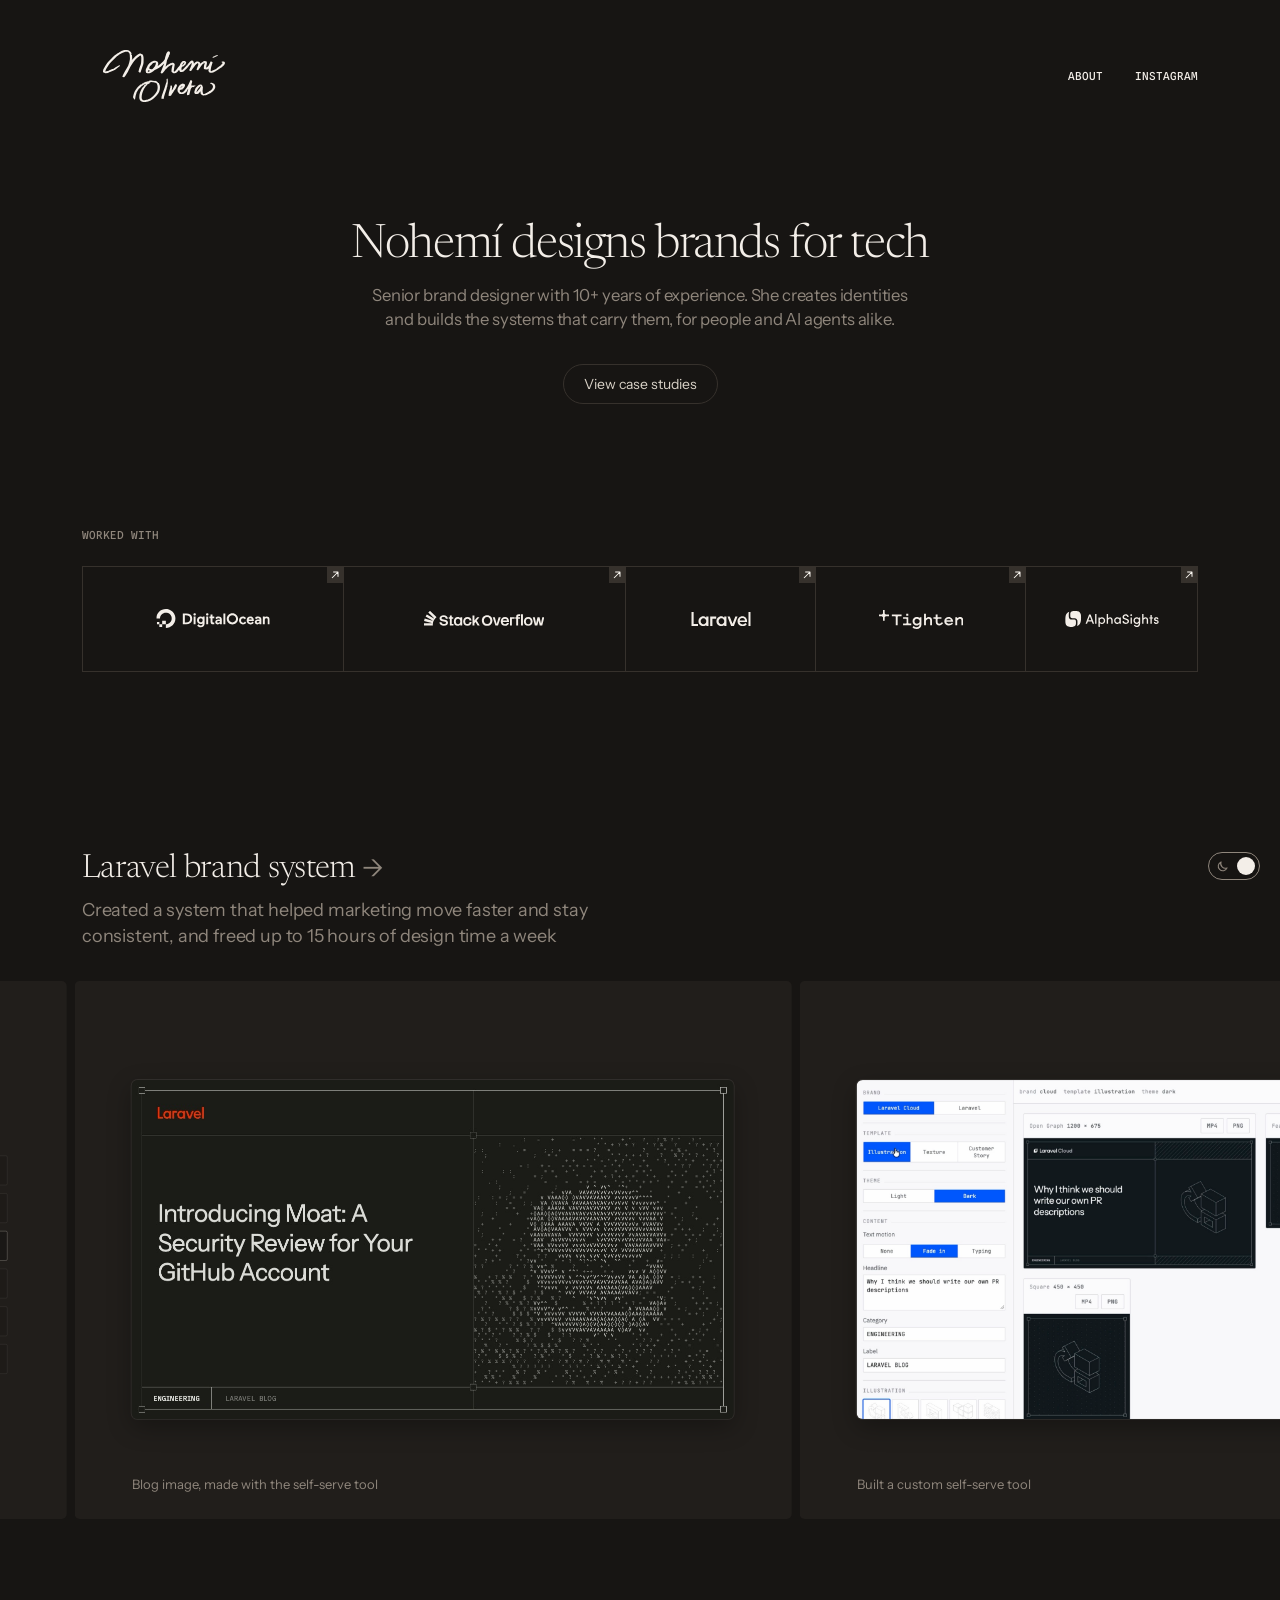
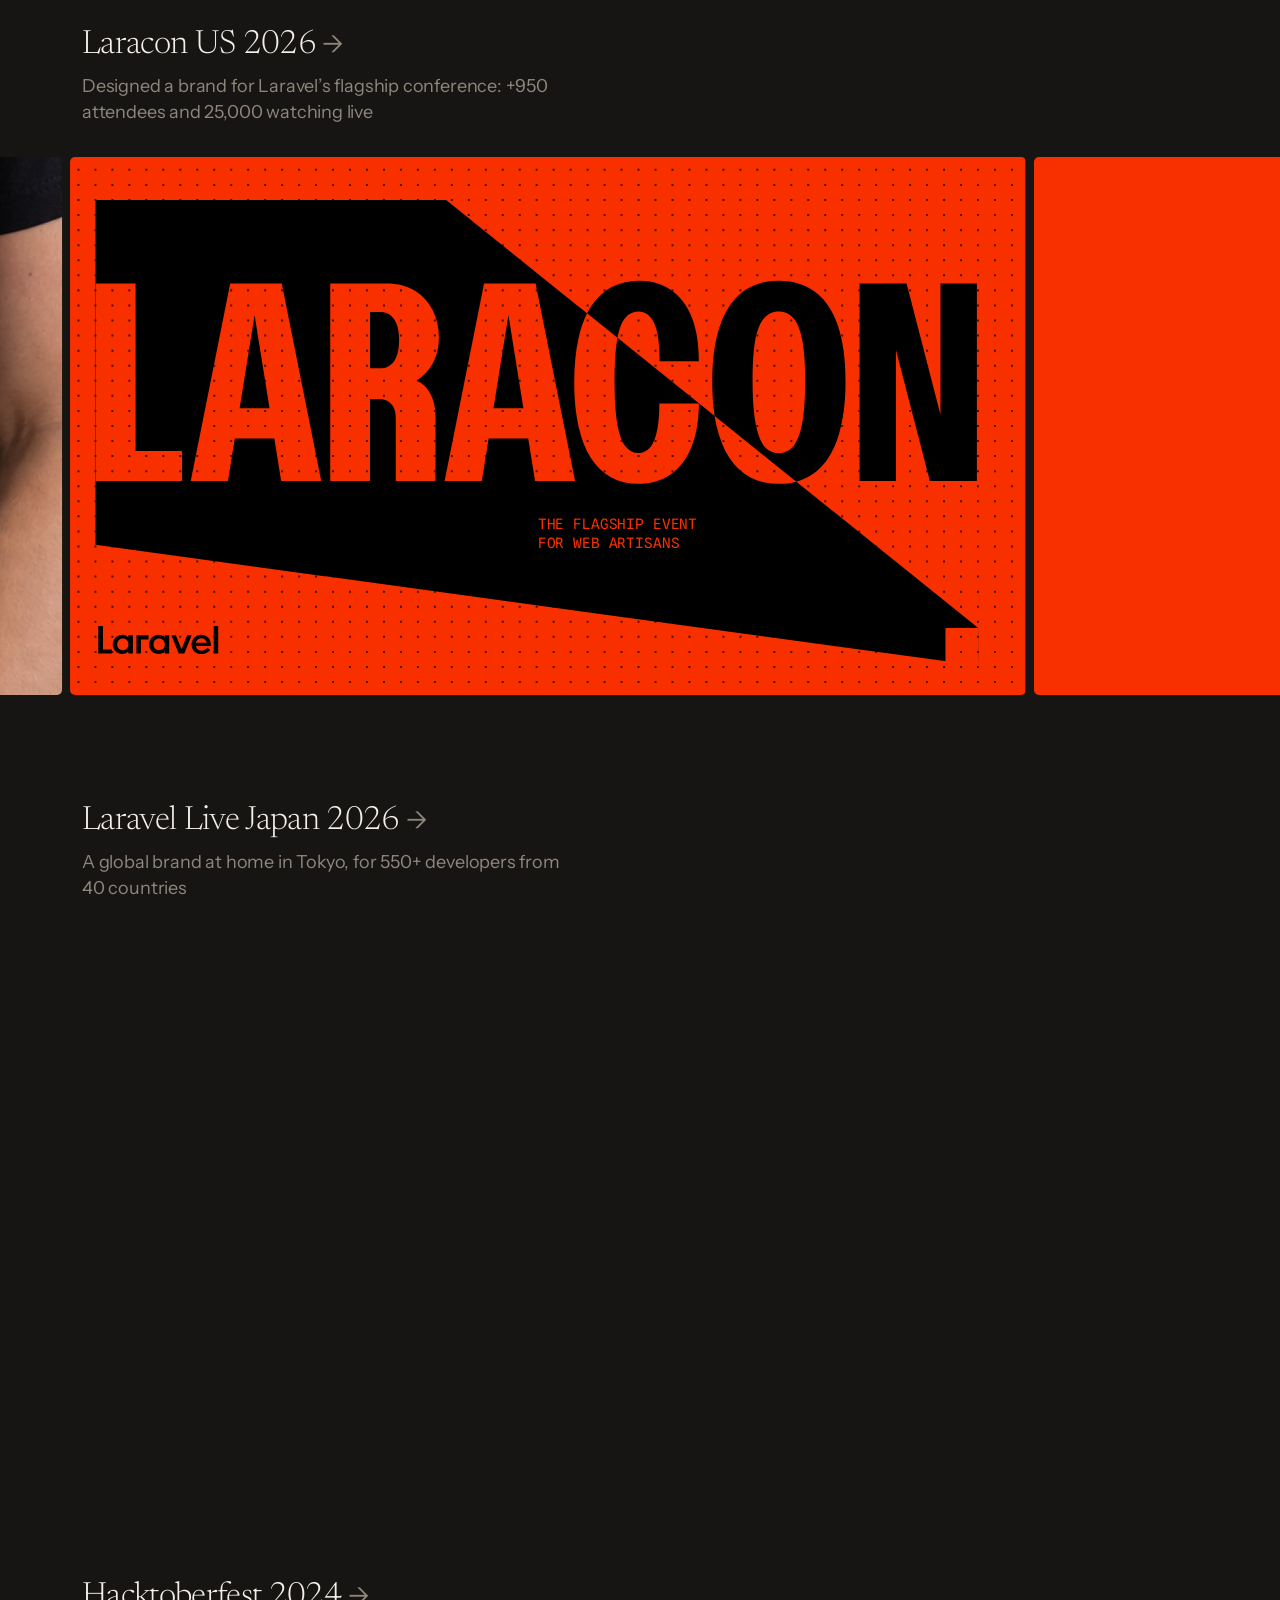
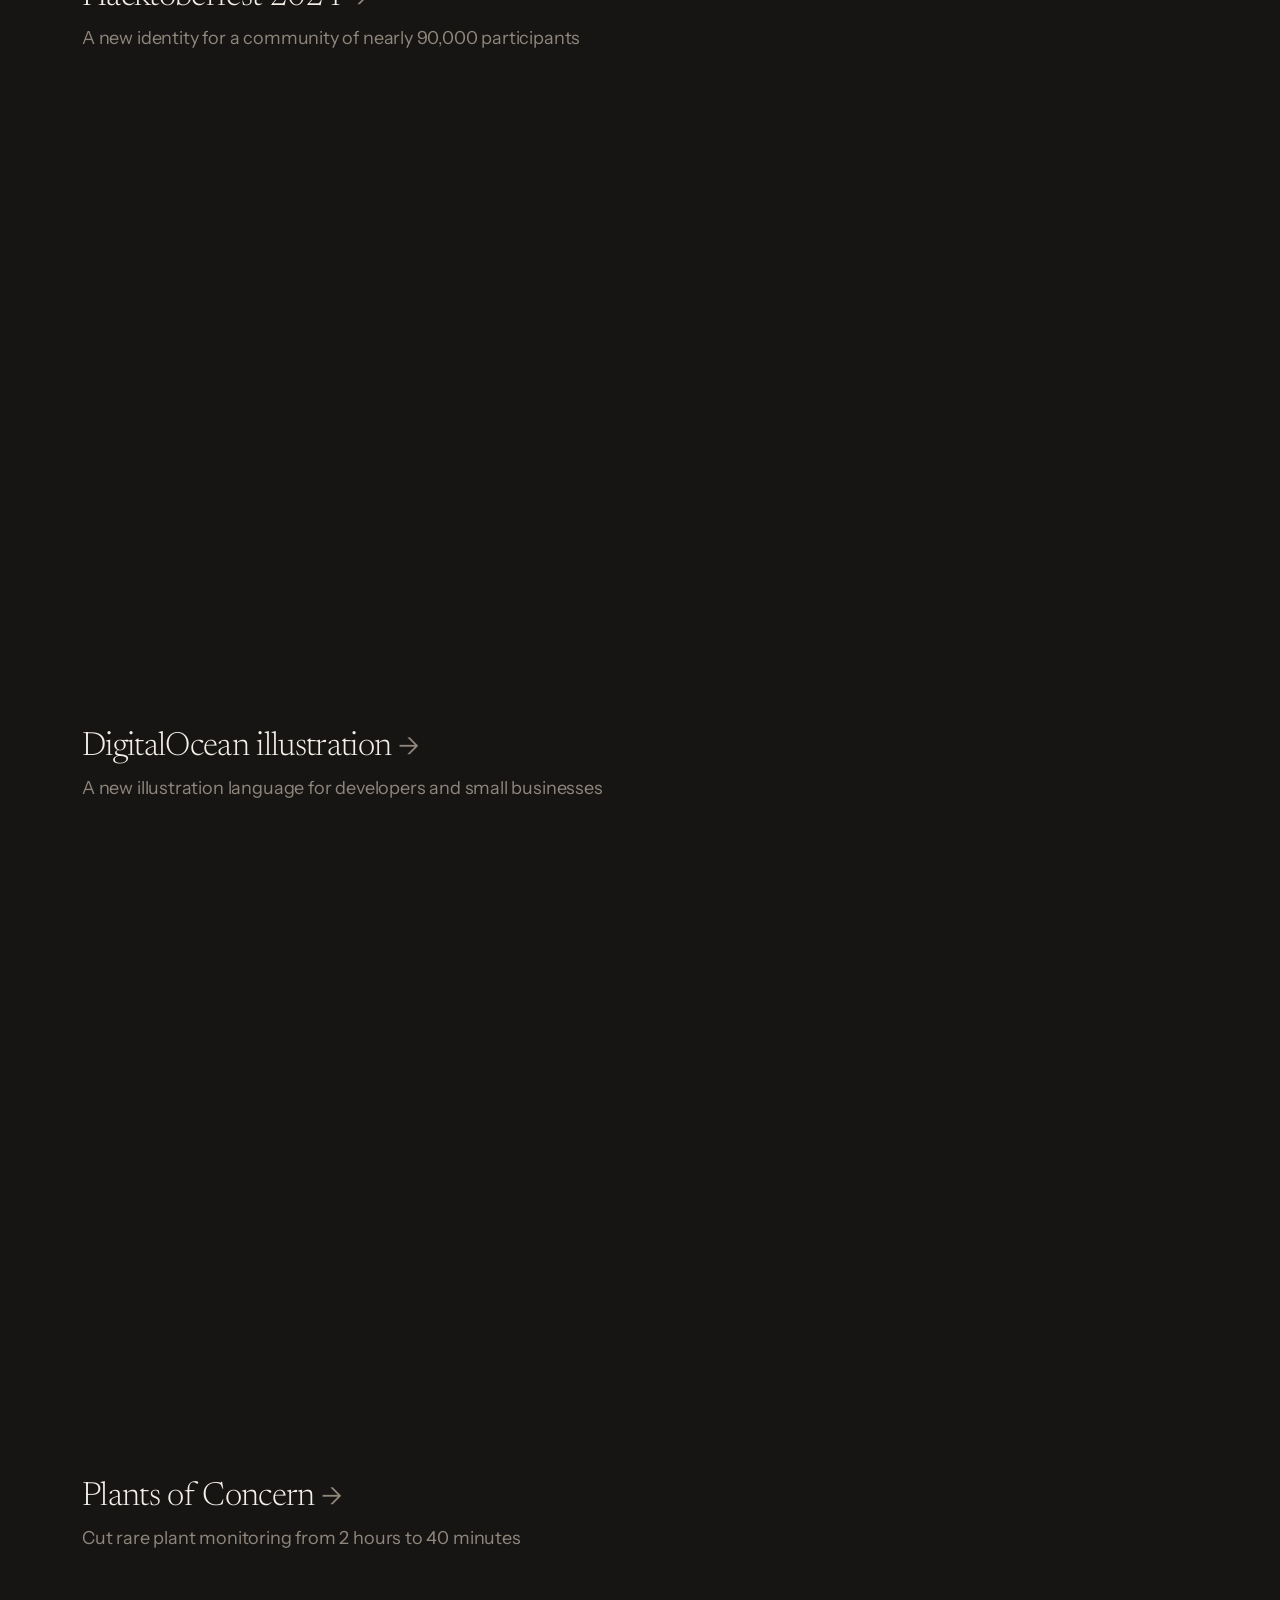
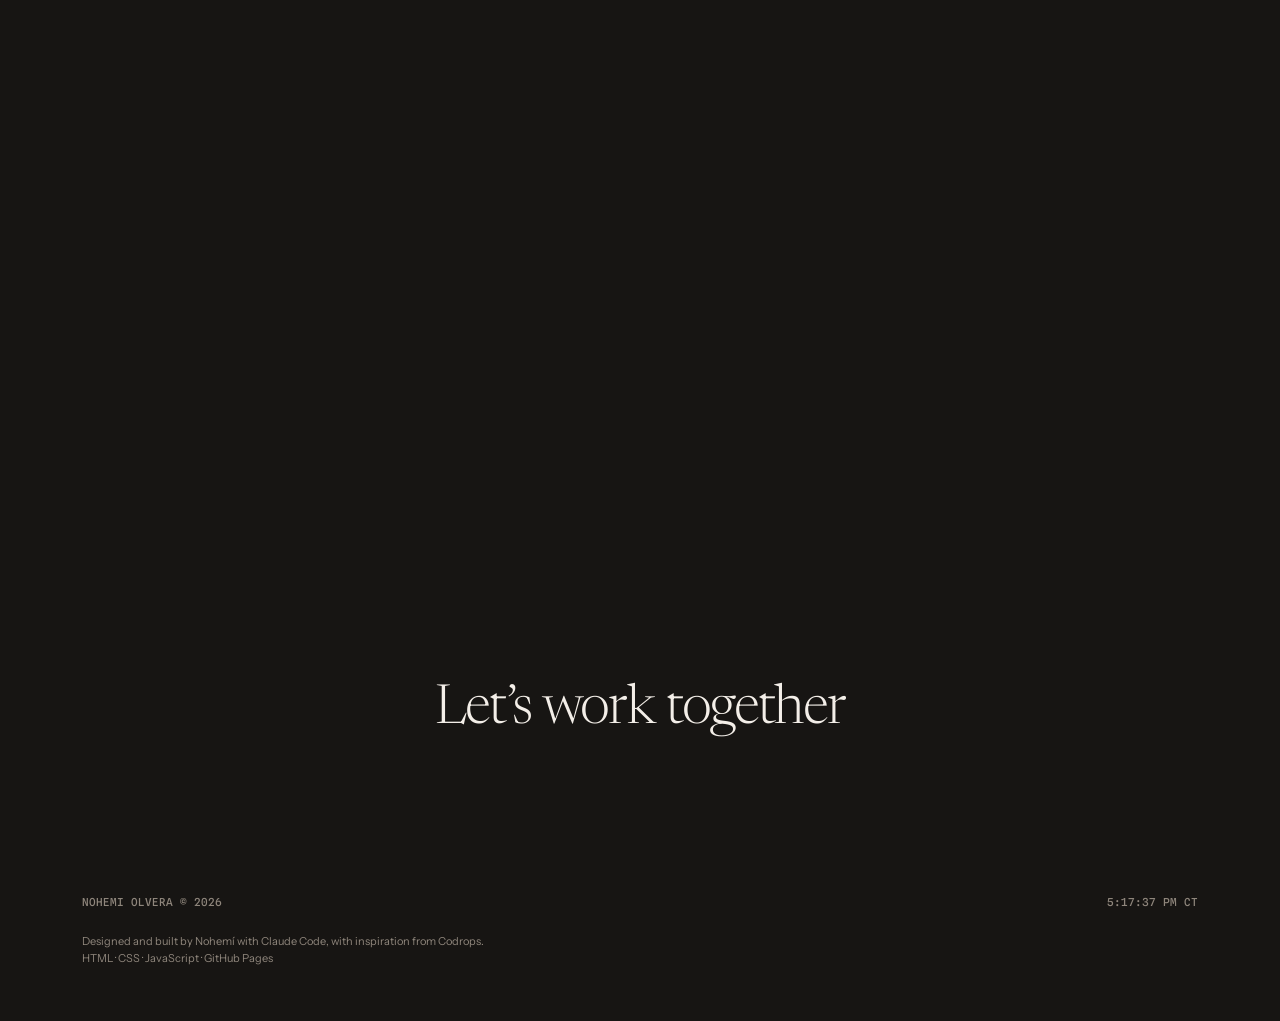
==== commit c0d19d51: "Add Open Graph share image and tags Co-Authored-By: Claude Opus 5.5 <noreply@anthropic.com>" ====
--- a/index.html
+++ b/index.html
@@ -5,6 +5,16 @@
 	<meta name="viewport" content="width=device-width, initial-scale=1">
 	<title>Nohemí Olvera — Brand Designer</title>
 	<meta name="description" content="Nohemí Olvera is a senior brand designer with 10+ years at tech companies. She creates brand identities and builds the systems that carry them, for people and AI agents alike.">
+	<meta property="og:type" content="website">
+	<meta property="og:site_name" content="Nohemí Olvera">
+	<meta property="og:title" content="Nohemí Olvera — Brand Designer">
+	<meta property="og:description" content="Nohemí Olvera is a senior brand designer with 10+ years at tech companies. She creates brand identities and builds the systems that carry them, for people and AI agents alike.">
+	<meta property="og:url" content="https://nohemi.design/">
+	<meta property="og:image" content="https://nohemi.design/assets/og-image.png">
+	<meta property="og:image:width" content="1200">
+	<meta property="og:image:height" content="630">
+	<meta property="og:image:alt" content="Nohemí designs brands for tech">
+	<meta name="twitter:card" content="summary_large_image">
 	<link rel="icon" href="favicon.ico">
 	<link rel="icon" href="favicon.svg" type="image/svg+xml">
 	<link rel="preconnect" href="https://fonts.googleapis.com">
